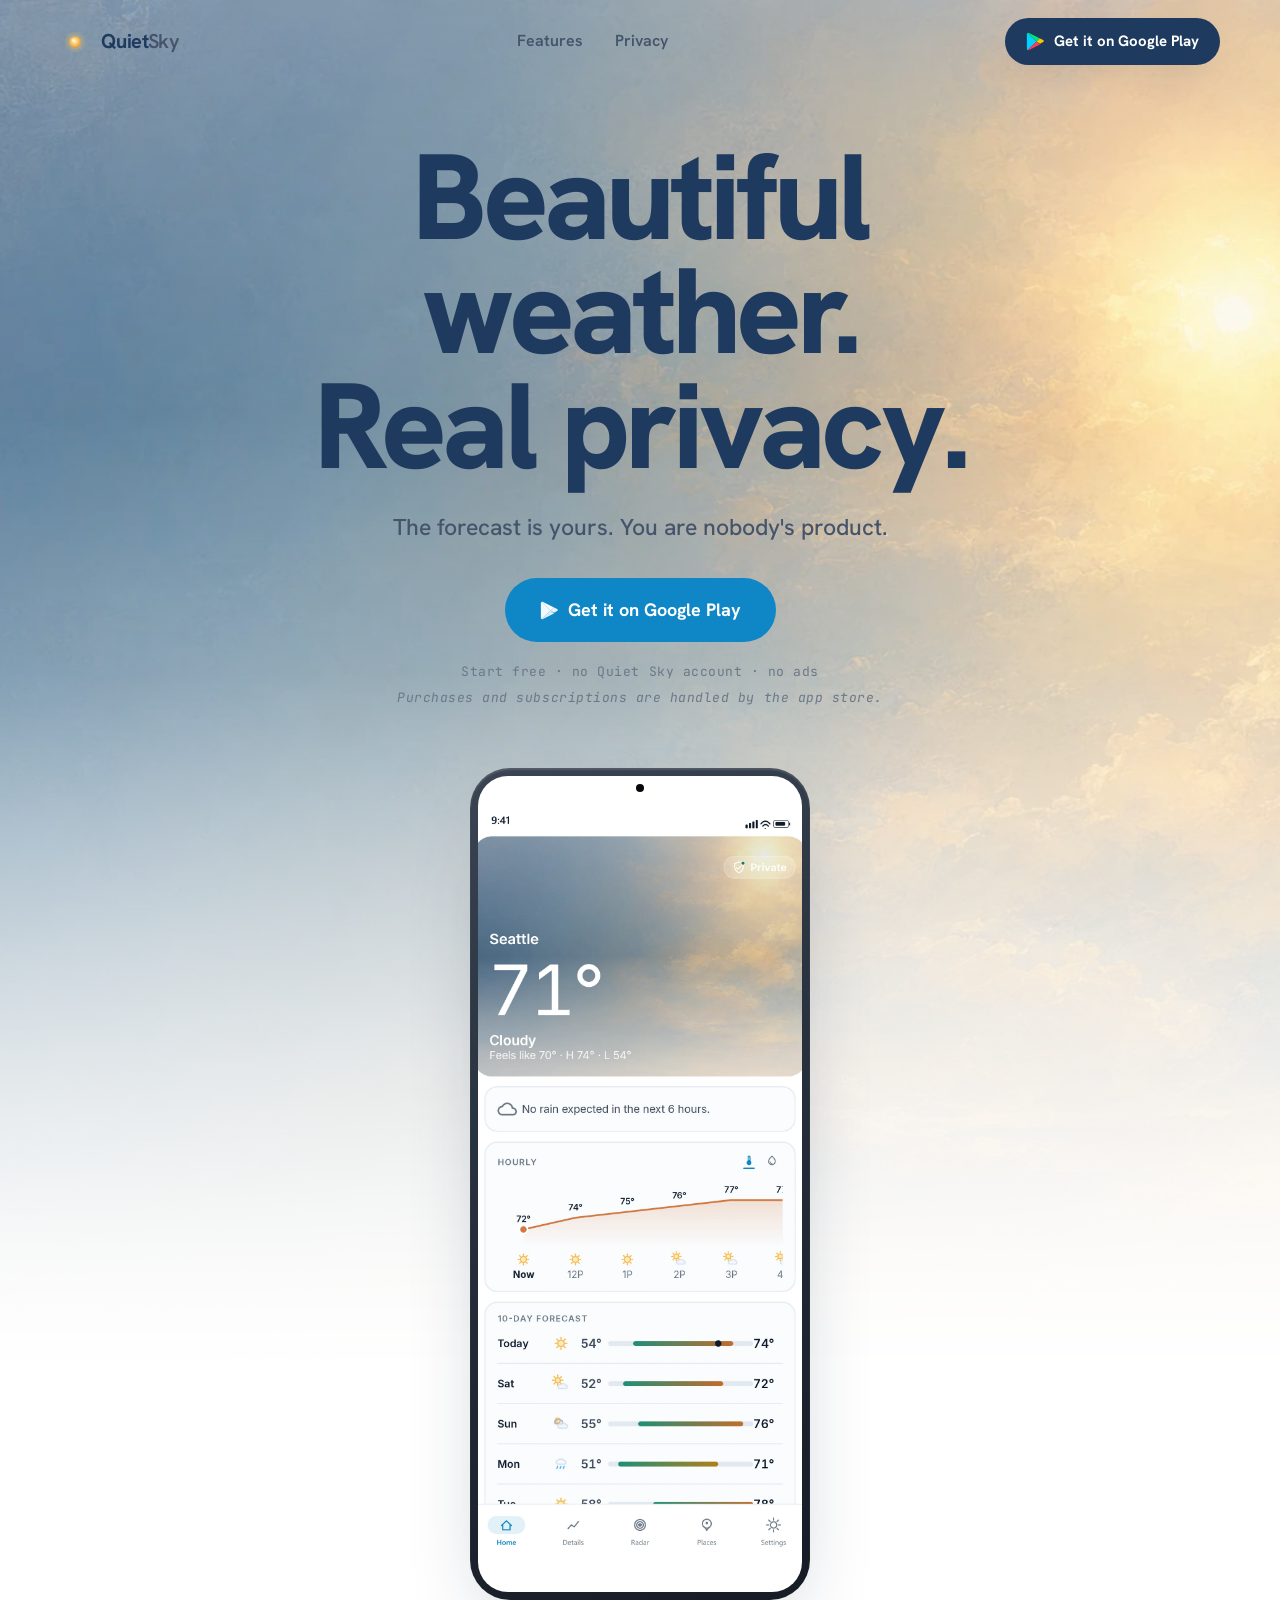
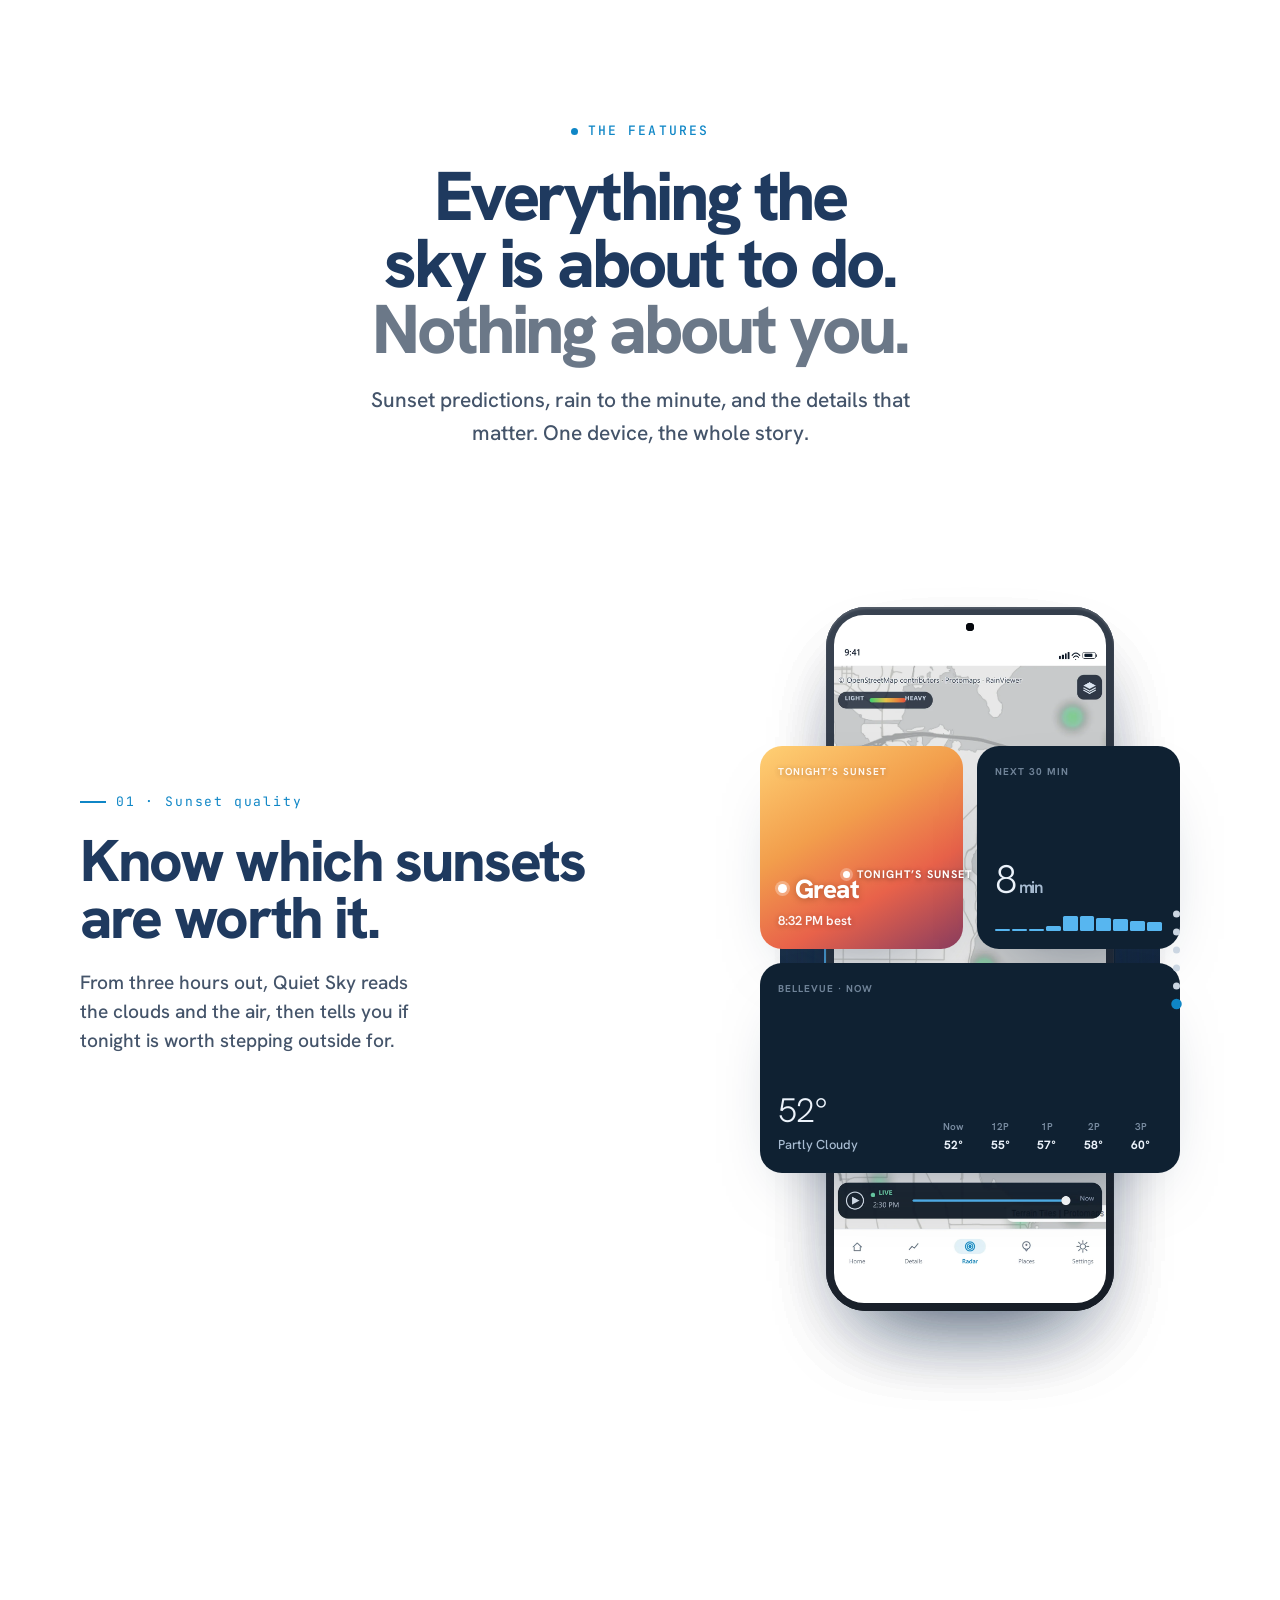
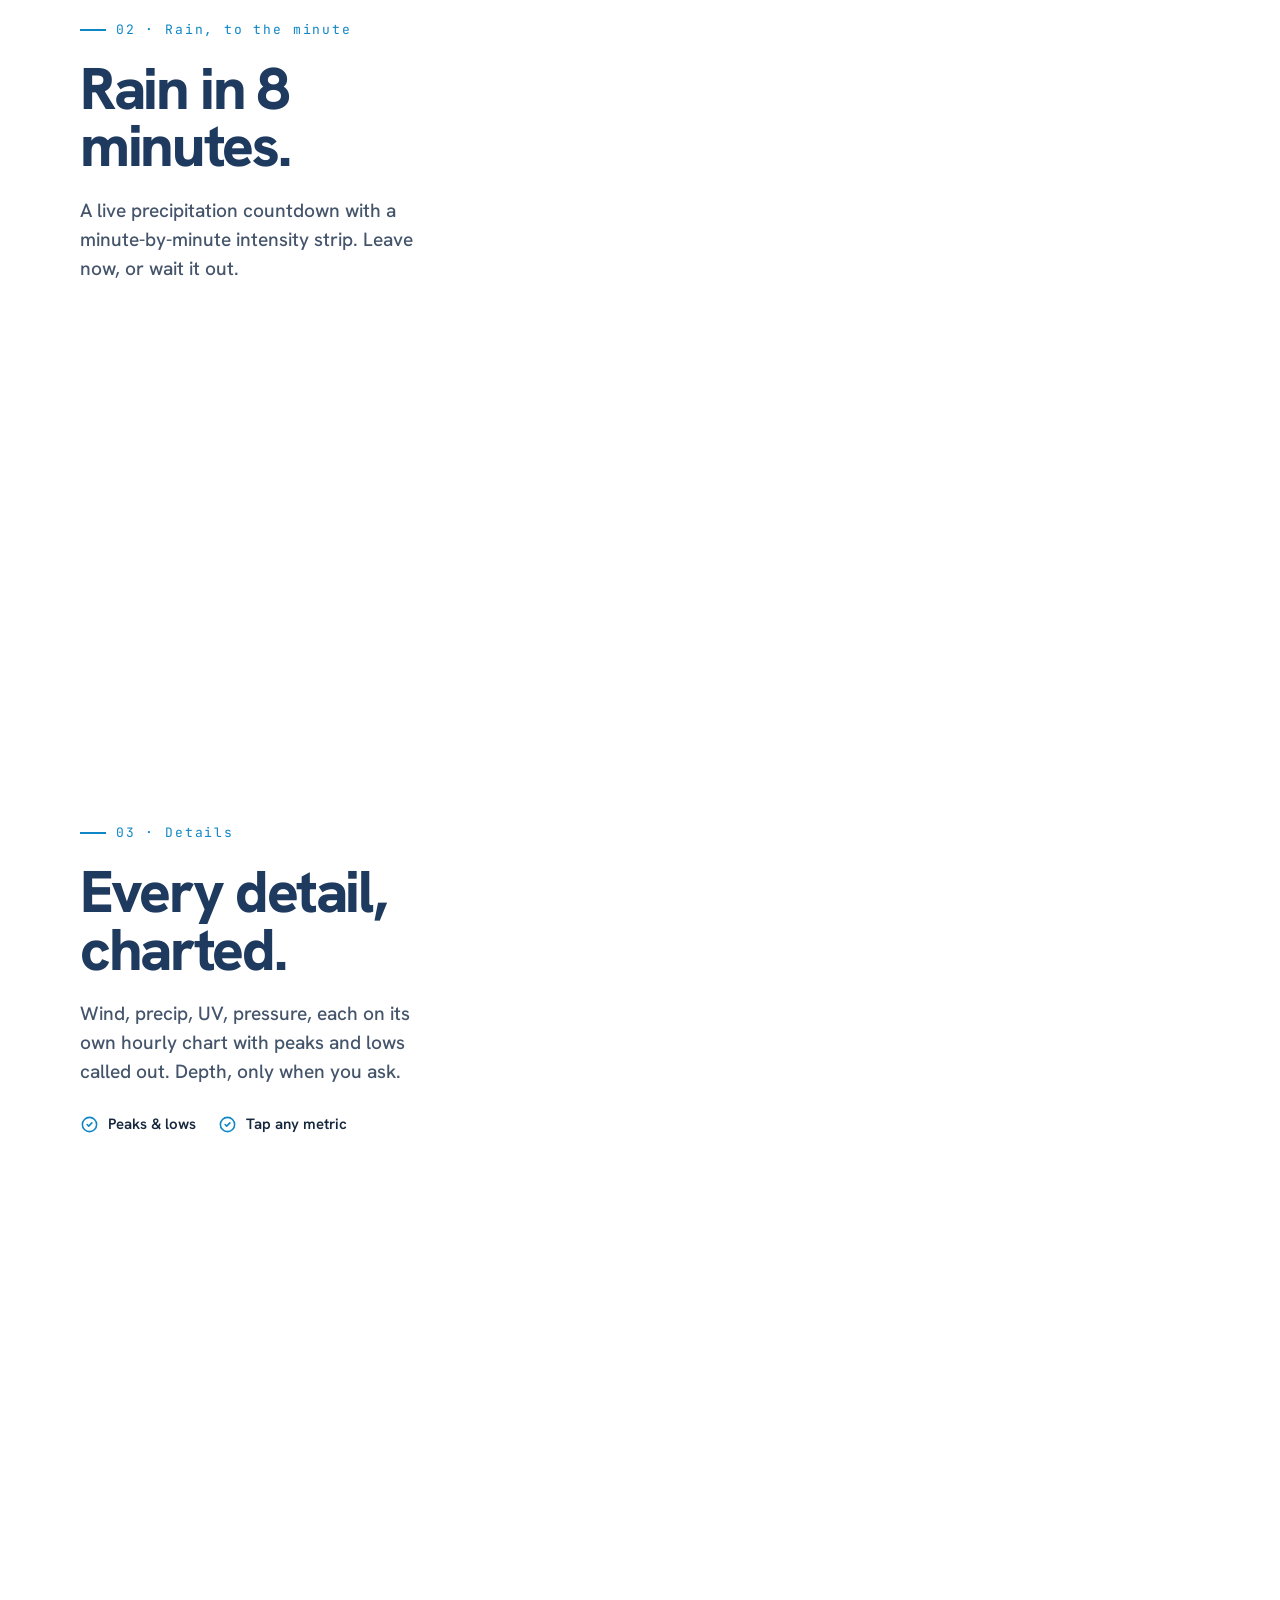
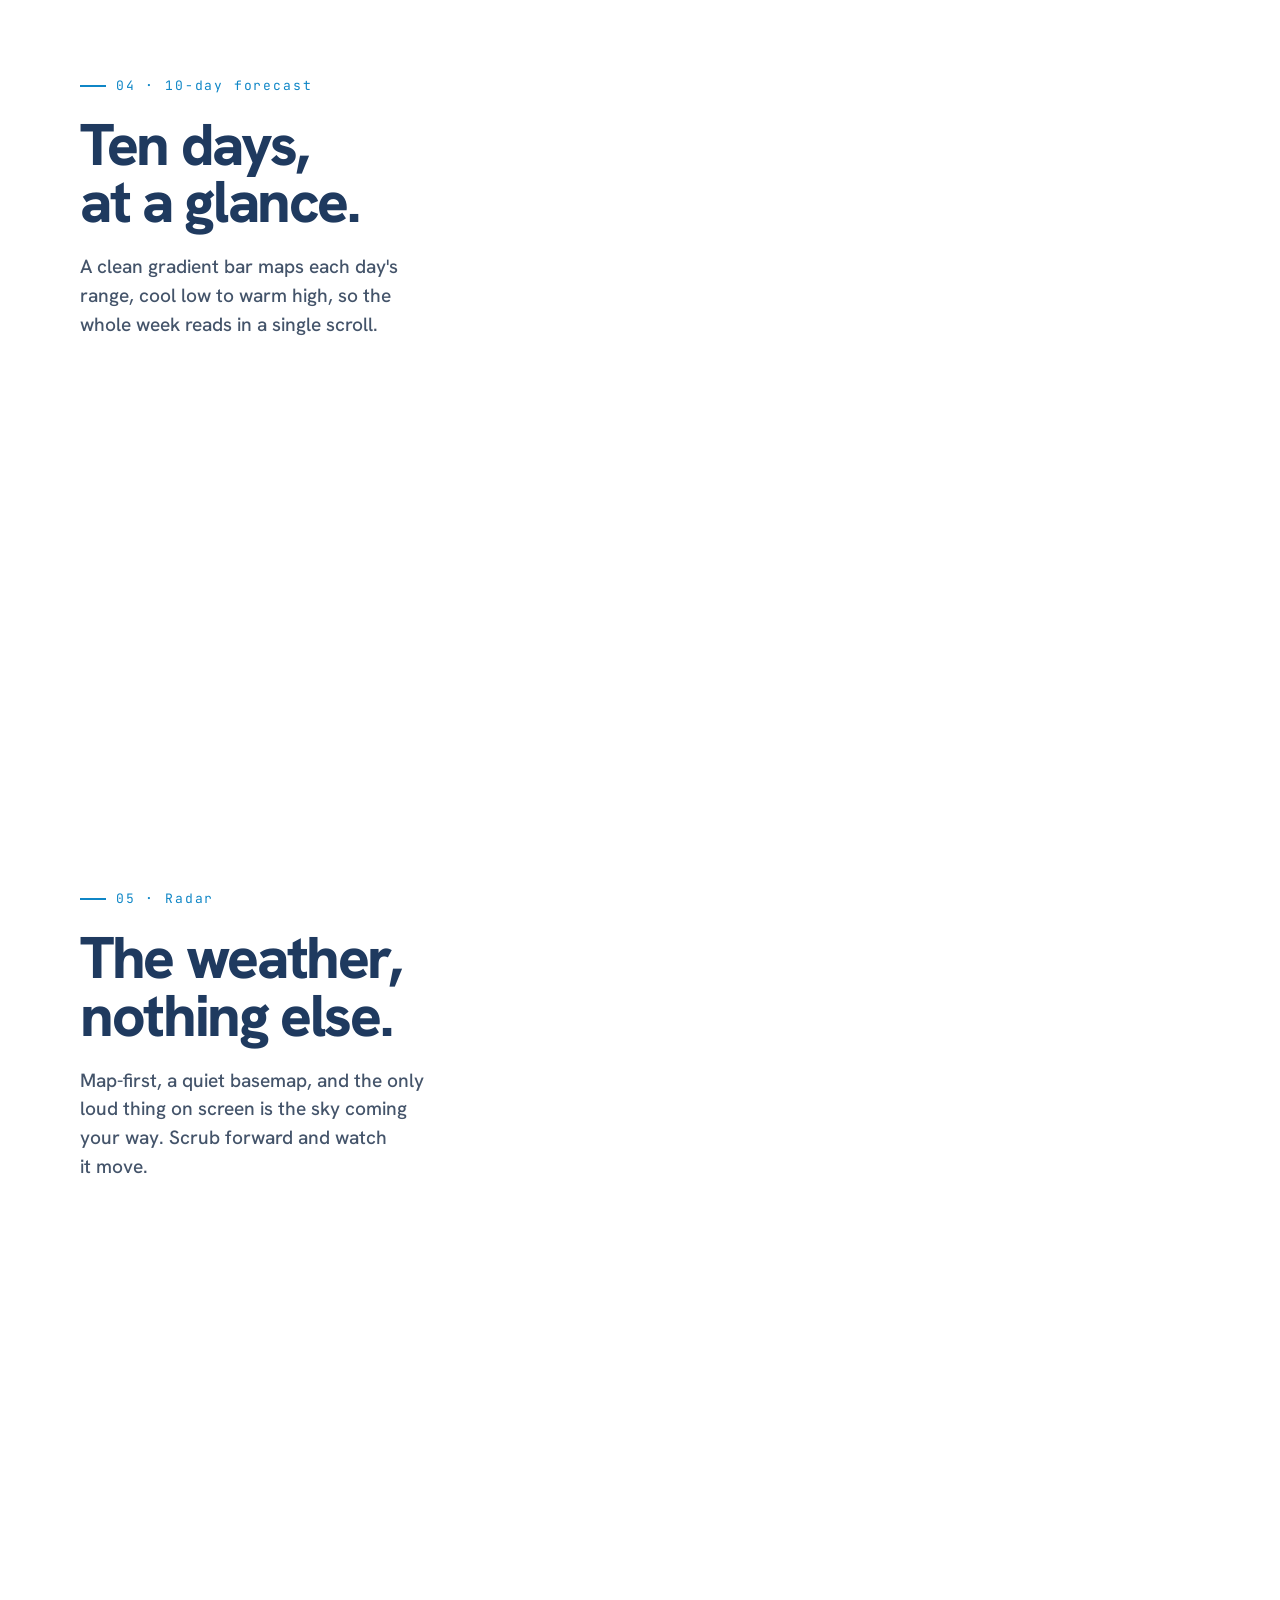
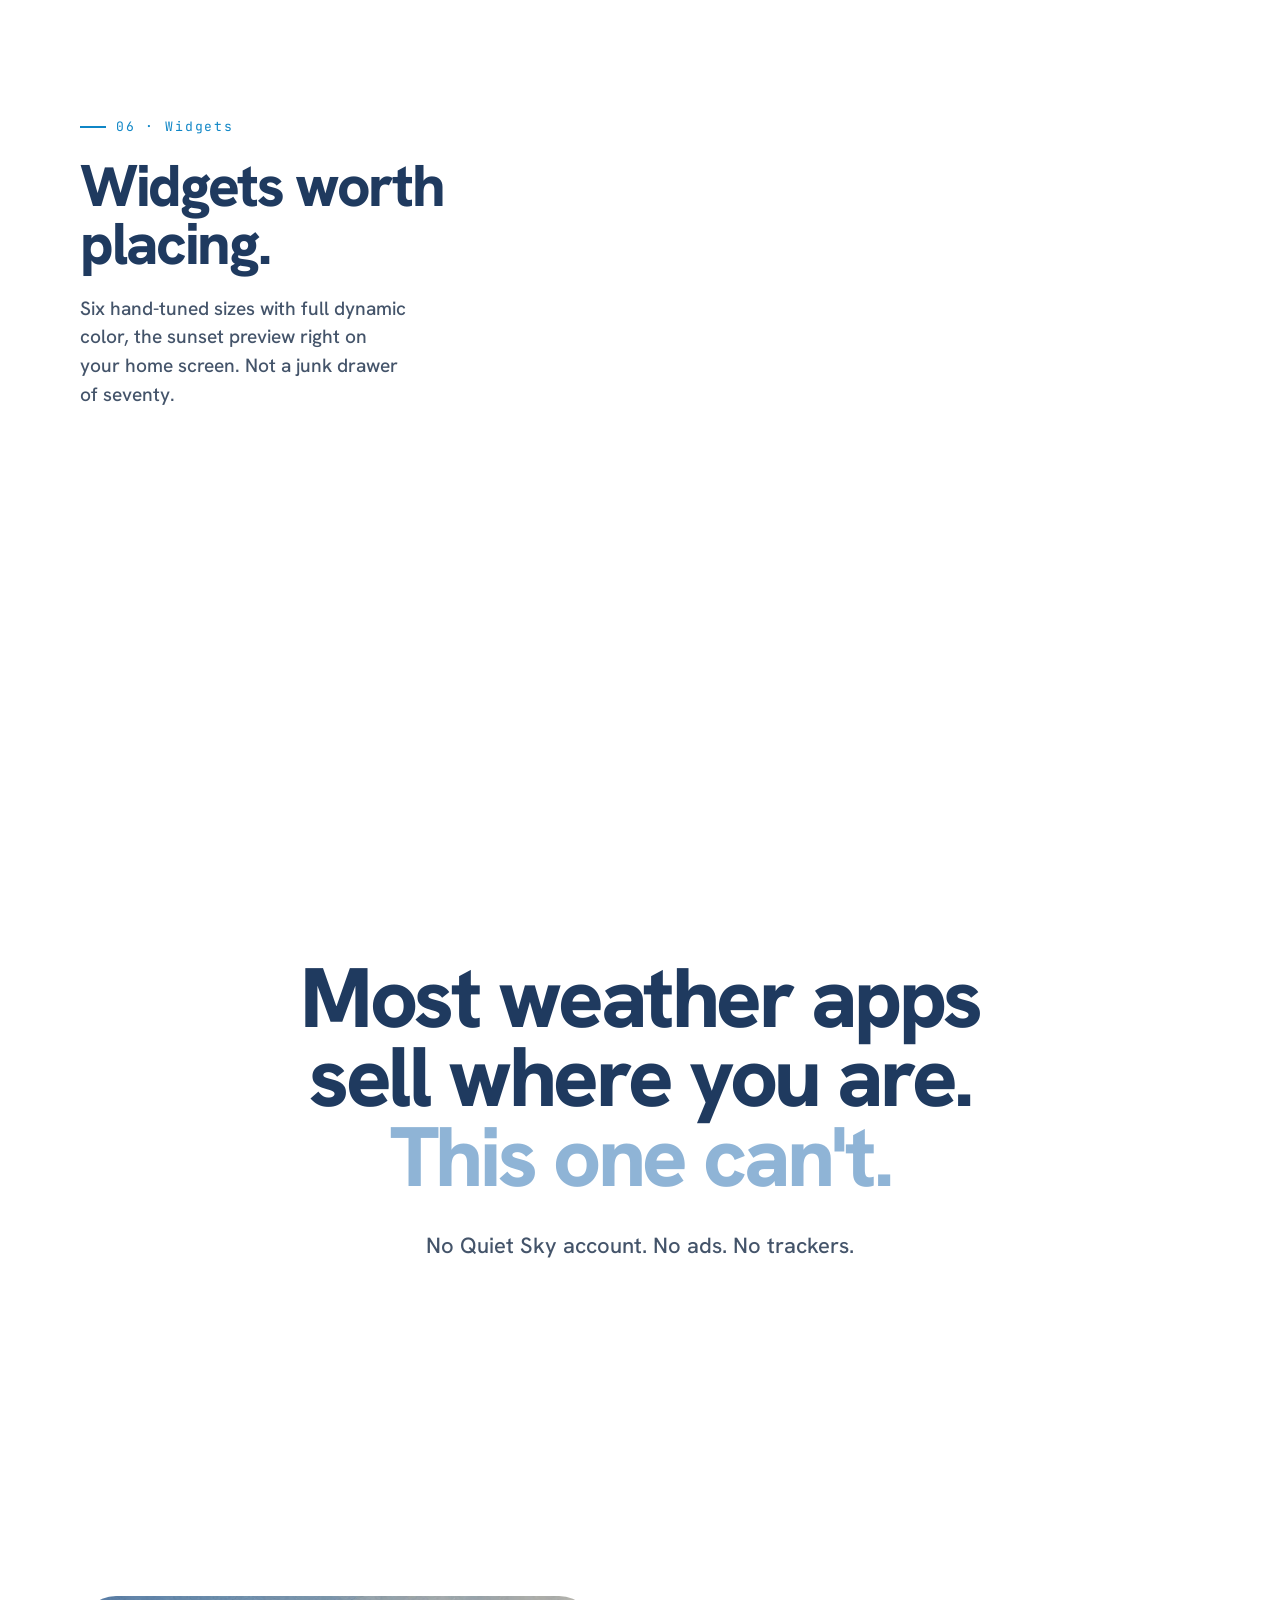
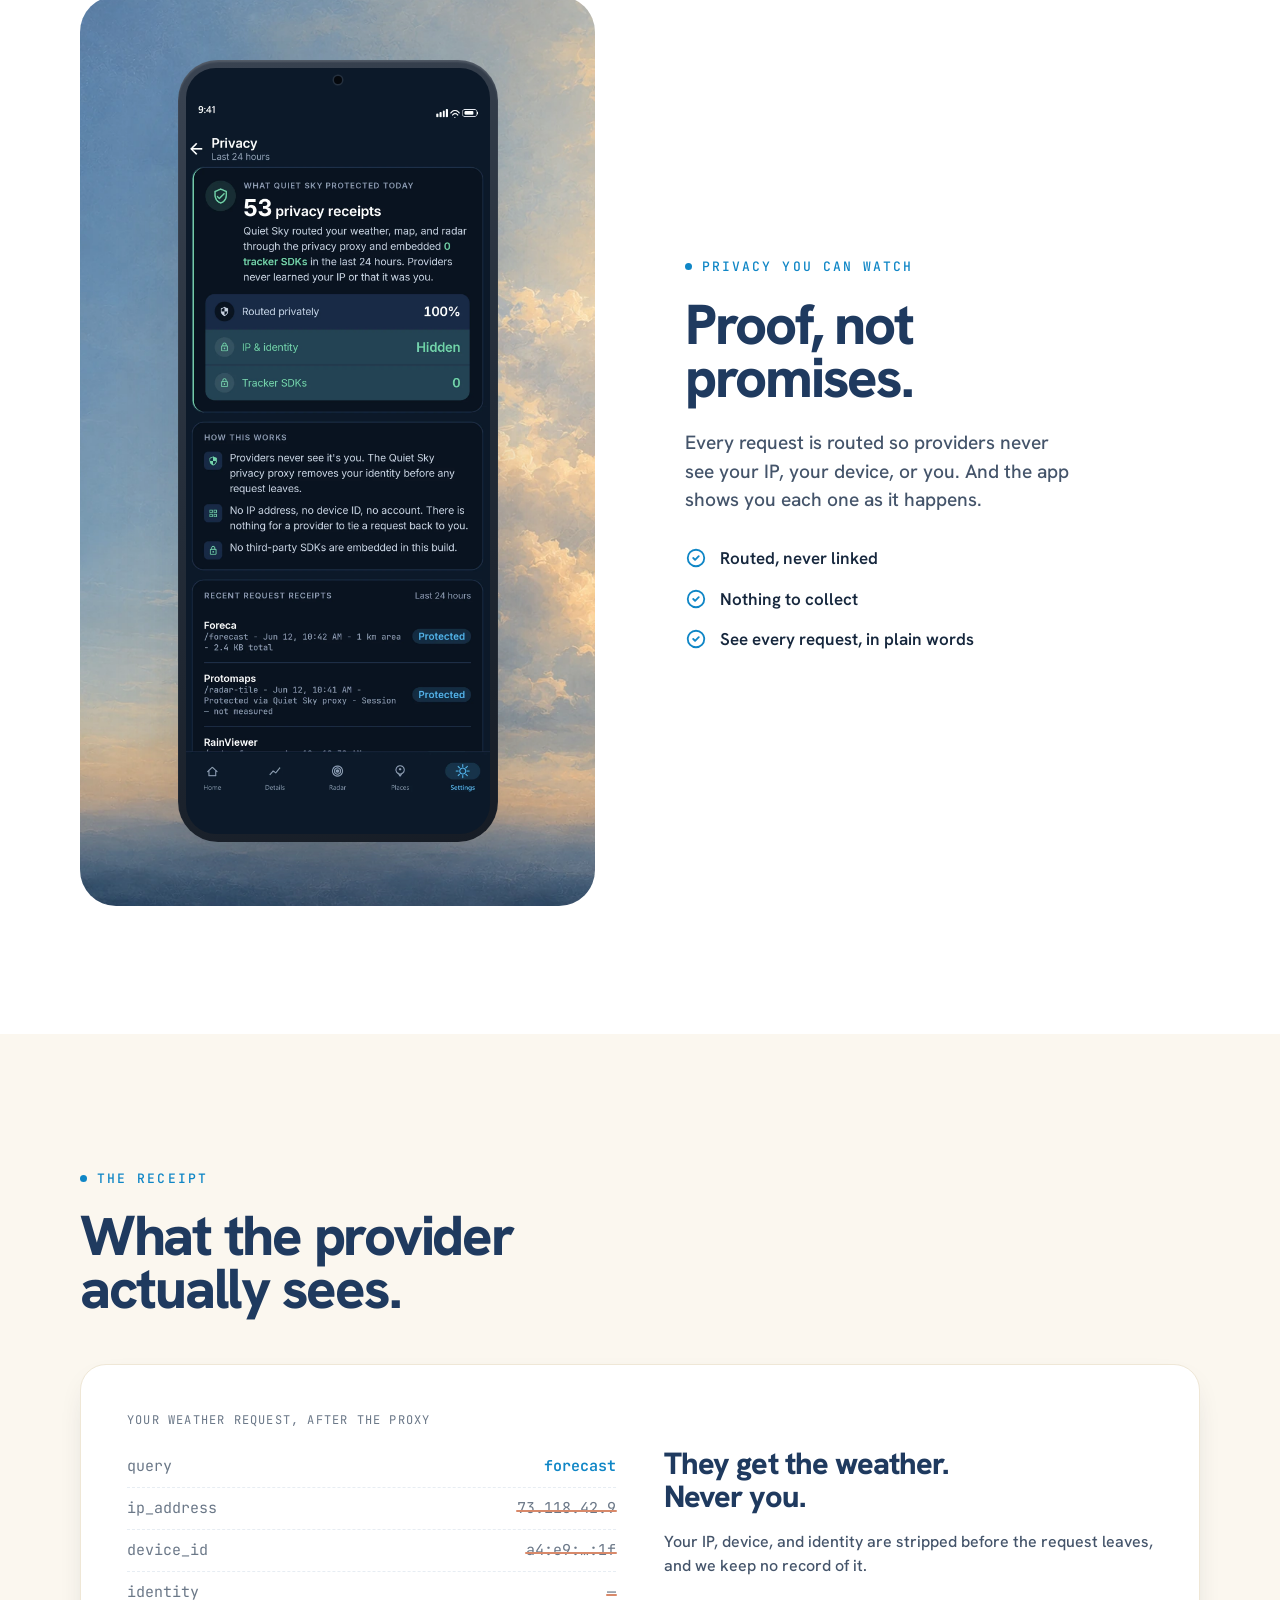
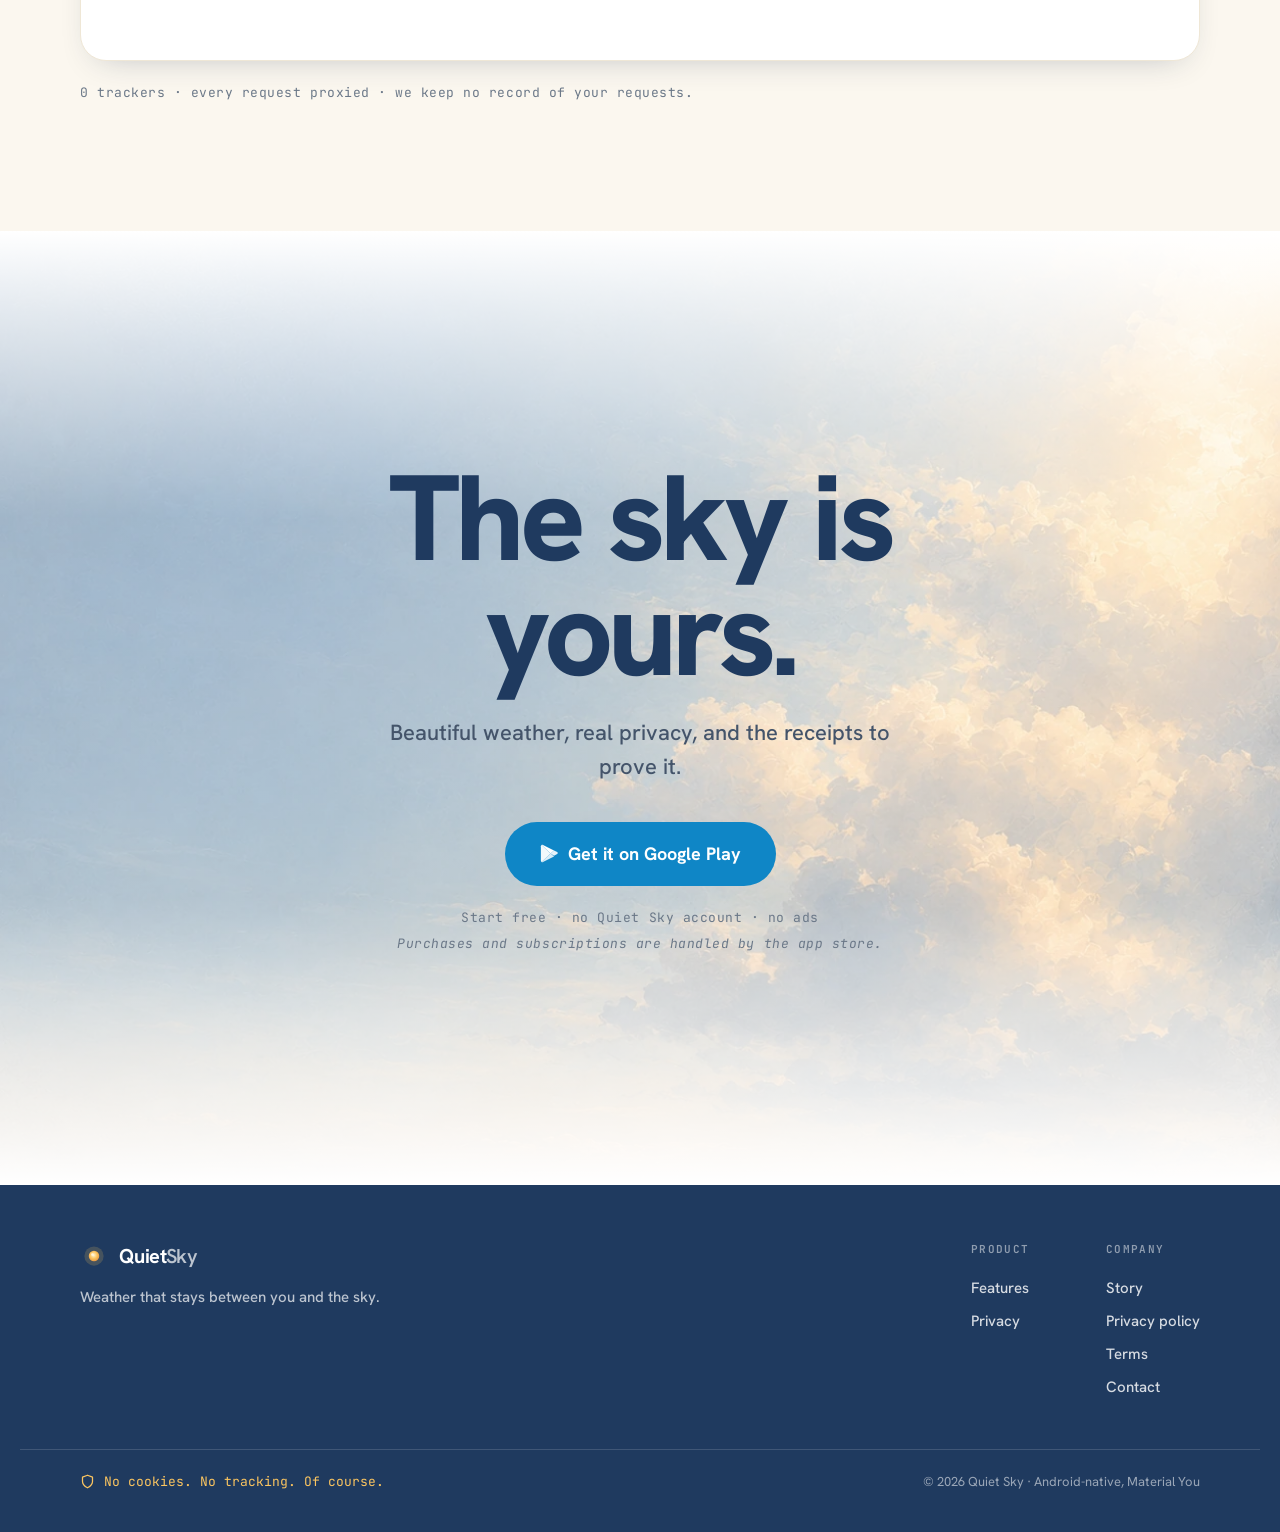
==== index.html @ c54892cd "Italicize app store purchase note" ====
<!DOCTYPE html>
<html lang="en">
<head>
<meta charset="UTF-8">
<meta name="viewport" content="width=device-width, initial-scale=1.0">
<link rel="icon" href="assets/favicon.svg" type="image/svg+xml">
<link rel="icon" href="assets/favicon-32.png" type="image/png" sizes="32x32">
<link rel="shortcut icon" href="favicon.ico">
<link rel="apple-touch-icon" href="assets/apple-touch-icon.png">
<title>Private Weather App. Quiet Sky — beautiful weather, real privacy. No Ads. No Tracking.</title>
<meta name="description" content="A private weather app for Android. Beautiful skies, real privacy. Providers never see your IP, device, or identity, and we keep no record of your requests.">
<link rel="canonical" href="https://getquietsky.app/">
<meta property="og:title" content="Quiet Sky — beautiful weather, real privacy">
<meta property="og:description" content="The weather app that can't track you. Providers never see your IP, device, or identity. Android, no ads, no accounts.">
<meta property="og:type" content="website">
<meta property="og:url" content="https://getquietsky.app/">
<meta property="og:image" content="https://getquietsky.app/assets/og-image.png">
<meta name="twitter:card" content="summary_large_image">
<meta name="twitter:title" content="Quiet Sky — beautiful weather, real privacy">
<meta name="twitter:description" content="The weather app that can't track you. Android, no ads, no accounts.">
<meta name="twitter:image" content="https://getquietsky.app/assets/og-image.png">
<link rel="preconnect" href="https://fonts.googleapis.com">
<link rel="preconnect" href="https://fonts.gstatic.com" crossorigin>
<link href="https://fonts.googleapis.com/css2?family=Hanken+Grotesk:wght@400;500;600;700;800&family=JetBrains+Mono:wght@400;500;600&display=swap" rel="stylesheet">
<link rel="stylesheet" href="styles-bold.css">
<link rel="stylesheet" href="feature-cards.css">
<style>
  /* ---------- Folded-in pinned feature section ---------- */
  .features-pinned { padding-block: clamp(60px,9vw,120px) clamp(40px,6vw,80px); }
  .feat-intro { text-align: center; max-width: 760px; margin: 0 auto clamp(30px,5vw,60px); }
  .feat-intro .kicker { justify-content: center; margin-bottom: 22px; }
  .feat-intro h2 { font-size: clamp(34px,5.4vw,76px); letter-spacing: -0.045em; line-height: .96; color: var(--navy); }
  .feat-intro .soft { color: var(--ink-3); }
  .feat-intro p { margin: 22px auto 0; max-width: 26em; font-size: clamp(17px,1.7vw,21px); color: var(--ink-2); font-weight: 500; }

  .pin-grid { display: grid; grid-template-columns: 1fr clamp(300px, 38vw, 460px); gap: clamp(30px,5vw,80px); align-items: start; }

  .panel { min-height: 92vh; display: flex; flex-direction: column; justify-content: center; padding-block: 6vh; }
  .panel .n { font-family: var(--mono); font-size: 13px; letter-spacing: .14em; color: var(--trust); display: flex; align-items: center; gap: 10px; }
  .panel .n::before { content:""; width: 26px; height: 2px; background: var(--trust); }
  .panel h3 { margin-top: 20px; font-size: clamp(34px,4.6vw,64px); letter-spacing: -0.04em; line-height: .98; color: var(--navy); font-weight: 800; }
  .panel p { margin-top: 22px; font-size: clamp(17px,1.5vw,21px); color: var(--ink-2); font-weight: 500; line-height: 1.5; max-width: 18em; }
  .panel .mini { margin-top: 26px; display: flex; gap: 22px; flex-wrap: wrap; }
  .panel .mini div { font-size: 15px; font-weight: 600; color: var(--ink); display: flex; align-items: center; gap: 9px; }
  .panel .mini svg { width: 19px; height: 19px; color: var(--trust); flex: none; }

  .pin-stage { position: sticky; top: 0; height: 100vh; display: flex; align-items: center; justify-content: center; }
  .stage-inner { position: relative; width: 100%; display: grid; place-items: center; min-height: 600px; }
  .stage-card { grid-area: 1 / 1; width: 100%; display: grid; place-items: center; opacity: 0; transform: translateY(28px) scale(.97); transition: opacity .6s var(--ease), transform .6s var(--ease); pointer-events: none; }
  .stage-card.active { opacity: 1; transform: none; pointer-events: auto; }
  .stage-card .phone { width: clamp(220px,24vw,288px); }
  .stage-card .app-card { width: min(360px, 86%); }
  .stage-card .app-card.wide { width: min(420px, 96%); }
  .stage-card .pad { background: linear-gradient(160deg,#243b54,#11233a); border-radius: 34px; padding: clamp(26px,3.4vw,52px); width: min(380px, 92%); display: grid; place-items: center; }
  .stage-card .pad .app-card { width: 100%; }

  .pin-ticks { position: absolute; right: clamp(6px, 2vw, 20px); top: 50%; transform: translateY(-50%); display: flex; flex-direction: column; gap: 11px; z-index: 3; }
  .pin-ticks i { width: 7px; height: 7px; border-radius: 999px; background: var(--line-2); transition: background .3s, transform .3s; }
  .pin-ticks i.on { background: var(--trust); transform: scale(1.5); }

  @media (max-width: 860px) {
    .pin-grid { grid-template-columns: 1fr; }
    .pin-stage { display: none; }
    .panel { min-height: 0; padding-block: 7vh 2vh; text-align: center; }
    .panel .n, .panel .mini { justify-content: center; }
    .panel p { margin-inline: auto; }
    .panel .inline-media { display: grid; place-items: center; margin-top: 30px; }
    .panel .inline-media .phone { width: min(240px, 62vw); }
    .panel .inline-media .app-card { width: min(330px, 86vw); }
    .panel .inline-media .pad { background: linear-gradient(160deg,#243b54,#11233a); border-radius: 30px; padding: 30px; width: min(360px,90vw); }
    .panel .inline-media .pad .app-card { width: 100%; min-width: 0; }
  }
  @media (min-width: 861px) { .panel .inline-media { display: none; } }
  @media (prefers-reduced-motion: reduce) {
    .stage-card { transition: opacity .25s linear; transform: none !important; }
  }
</style>
</head>
<body>

<div class="aurora-egg" id="auroraEgg" aria-hidden="true"><span class="egg-note">clear nights have a secret</span></div>

<!-- ============ NAV ============ -->
<nav class="nav" id="nav">
  <div class="brand" id="brand" role="button" tabindex="0" aria-label="Quiet Sky">
    <svg width="30" height="30" viewBox="0 0 32 32" aria-hidden="true">
      <defs><radialGradient id="sunNav" cx="46%" cy="42%" r="58%"><stop offset="0%" stop-color="#FFF6D8"/><stop offset="55%" stop-color="#FBC560"/><stop offset="100%" stop-color="#E89A44"/></radialGradient></defs>
      <circle cx="16" cy="16" r="11" fill="#FBC560" opacity="0.16"/>
      <circle cx="16" cy="16" r="8" fill="#FBC560" opacity="0.22"/>
      <circle cx="16" cy="16" r="6" fill="url(#sunNav)"/>
      <circle cx="14.2" cy="14.2" r="1.4" fill="#FFF8E6" opacity="0.8"/>
    </svg>
    <span class="wm"><b>Quiet</b><span>Sky</span></span>
  </div>
  <div class="nav-links">
    <a href="#features">Features</a>
    <a href="#privacy">Privacy</a>
  </div>
  <a class="btn btn-primary js-play" href="https://play.google.com/store/apps/details?id=app.getquietsky.android" aria-label="Get Quiet Sky on Google Play">
    <svg viewBox="0 0 24 26" aria-hidden="true"><path d="M2 2.2 13.4 13 2 23.8c-.5-.3-.9-.9-.9-1.7V3.9c0-.8.4-1.4.9-1.7Z" fill="#00D2FF"/><path d="M17.7 9.2 13.4 13 2 2.2c.5-.3 1.1-.3 1.8.1l13.9 6.9Z" fill="#00E676"/><path d="M17.7 16.8 3.8 23.7c-.7.4-1.3.4-1.8.1L13.4 13l4.3 3.8Z" fill="#FF3D57"/><path d="m17.7 9.2 4 2c1 .6 1 1.9 0 2.5l-4 2L13.4 13l4.3-3.8Z" fill="#FFC400"/></svg>
    <span class="lbl-long">Get it on Google Play</span>
  </a>
</nav>

<!-- ============ HERO ============ -->
<header class="hero">
  <div class="hero-sky"></div>
  <div class="hero-inner">
    <h1 class="d1"><span class="it">Beautiful weather.</span><span class="it">Real privacy.</span></h1>
    <p class="sub">The forecast is yours. You are nobody's product.</p>
    <div class="hero-cta">
      <a class="btn btn-trust btn-lg js-play" href="https://play.google.com/store/apps/details?id=app.getquietsky.android">
        <svg viewBox="0 0 24 26" aria-hidden="true"><path d="M2 2.2 13.4 13 2 23.8c-.5-.3-.9-.9-.9-1.7V3.9c0-.8.4-1.4.9-1.7Z" fill="#fff" opacity=".95"/><path d="M17.7 9.2 13.4 13 2 2.2c.5-.3 1.1-.3 1.8.1l13.9 6.9Z" fill="#fff"/><path d="M17.7 16.8 3.8 23.7c-.7.4-1.3.4-1.8.1L13.4 13l4.3 3.8Z" fill="#fff" opacity=".85"/><path d="m17.7 9.2 4 2c1 .6 1 1.9 0 2.5l-4 2L13.4 13l4.3-3.8Z" fill="#fff" opacity=".9"/></svg>
        Get it on Google Play
      </a>
    </div>
    <p class="hero-note">Start free · no Quiet Sky account · no ads</p>
    <p class="hero-note" style="margin-top:6px"><em>Purchases and subscriptions are handled by the app store.</em></p>
  </div>
  <div class="hero-phone reveal">
    <div class="phone"><img src="assets/screen-home-light.webp" width="1080" height="2640" alt="Quiet Sky home screen showing Seattle, 71 degrees and Cloudy over a painterly sky, with a Private shield chip and a no-rain-in-6-hours note."></div>
  </div>
</header>

<!-- ============ FEATURES · PINNED ============ -->
<section class="features-pinned" id="features">
  <div class="wrap">
    <div class="feat-intro reveal">
      <span class="kicker">The features</span>
      <h2>Everything the sky is about to do. <span class="soft">Nothing about you.</span></h2>
      <p>Sunset predictions, rain to the minute, and the details that matter. One device, the whole story.</p>
    </div>

    <div class="pin-grid">
      <!-- LEFT: copy panels -->
      <div class="panels">
        <article class="panel" data-panel="0">
          <span class="n">01 · Sunset quality</span>
          <h3>Know which sunsets<br>are worth it.</h3>
          <p>From three hours out, Quiet Sky reads the clouds and the air, then tells you if tonight is worth stepping outside for.</p>
          <div class="inline-media"><div class="pad"><div class="app-card" data-qs-card="sunset"></div></div></div>
        </article>

        <article class="panel" data-panel="1">
          <span class="n">02 · Rain, to the minute</span>
          <h3>Rain in 8<br>minutes.</h3>
          <p>A live precipitation countdown with a minute-by-minute intensity strip. Leave now, or wait it out.</p>
          <div class="inline-media"><div class="pad"><div class="app-card" data-qs-card="nowcast"></div></div></div>
        </article>

        <article class="panel" data-panel="2">
          <span class="n">03 · Details</span>
          <h3>Every detail,<br>charted.</h3>
          <p>Wind, precip, UV, pressure, each on its own hourly chart with peaks and lows called out. Depth, only when you ask.</p>
          <div class="mini">
            <div><svg viewBox="0 0 24 24" fill="none" stroke="currentColor" stroke-width="2" stroke-linecap="round" stroke-linejoin="round"><path d="m9 12 2 2 4-4"/><circle cx="12" cy="12" r="9"/></svg>Peaks &amp; lows</div>
            <div><svg viewBox="0 0 24 24" fill="none" stroke="currentColor" stroke-width="2" stroke-linecap="round" stroke-linejoin="round"><path d="m9 12 2 2 4-4"/><circle cx="12" cy="12" r="9"/></svg>Tap any metric</div>
          </div>
          <div class="inline-media"><div class="phone"><img src="assets/screen-wind.webp" width="1080" height="2640" loading="lazy" alt="Wind detail screen with an hourly wind chart and peak and low callouts."></div></div>
        </article>

        <article class="panel" data-panel="3">
          <span class="n">04 · 10-day forecast</span>
          <h3>Ten days,<br>at a glance.</h3>
          <p>A clean gradient bar maps each day's range, cool low to warm high, so the whole week reads in a single scroll.</p>
          <div class="inline-media"><div class="phone"><img src="assets/screen-10day.webp" width="1080" height="2640" loading="lazy" alt="10-day forecast with gradient temperature-range bars."></div></div>
        </article>

        <article class="panel" data-panel="4">
          <span class="n">05 · Radar</span>
          <h3>The weather,<br>nothing else.</h3>
          <p>Map-first, a quiet basemap, and the only loud thing on screen is the sky coming your way. Scrub forward and watch it move.</p>
          <div class="inline-media"><div class="phone"><img src="assets/screen-radar-light-202606.webp" width="1080" height="2640" loading="lazy" alt="Map-first radar over the Puget Sound with a time scrubber."></div></div>
        </article>

        <article class="panel" data-panel="5">
          <span class="n">06 · Widgets</span>
          <h3>Widgets worth<br>placing.</h3>
          <p>Six hand-tuned sizes with full dynamic color, the sunset preview right on your home screen. Not a junk drawer of seventy.</p>
          <div class="inline-media"><div class="app-card wide" data-qs-card="widgets"></div></div>
        </article>
      </div>

      <!-- RIGHT: pinned stage (desktop) -->
      <div class="pin-stage">
        <div class="stage-inner" id="stage">
          <div class="stage-card active" data-card="0"><div class="pad"><div class="app-card" data-qs-card="sunset"></div></div></div>
          <div class="stage-card" data-card="1"><div class="pad"><div class="app-card" data-qs-card="nowcast"></div></div></div>
          <div class="stage-card" data-card="2"><div class="phone"><img src="assets/screen-wind.webp" width="1080" height="2640" loading="lazy" alt="Wind detail screen."></div></div>
          <div class="stage-card" data-card="3"><div class="phone"><img src="assets/screen-10day.webp" width="1080" height="2640" loading="lazy" alt="10-day forecast."></div></div>
          <div class="stage-card" data-card="4"><div class="phone"><img src="assets/screen-radar-light-202606.webp" width="1080" height="2640" loading="lazy" alt="Map-first radar."></div></div>
          <div class="stage-card" data-card="5"><div class="app-card wide" data-qs-card="widgets"></div></div>
          <div class="pin-ticks" id="ticks"><i class="on"></i><i></i><i></i><i></i><i></i><i></i></div>
        </div>
      </div>
    </div>
  </div>
</section>

<!-- ============ STATEMENT ============ -->
<section class="statement">
  <div class="wrap reveal">
    <h2 class="d2">Most weather apps<br>sell where you are.<br><span class="dim">This one can't.</span></h2>
    <p class="say">No Quiet Sky account. No ads. No trackers.</p>
  </div>
</section>

<!-- ============ PRIVACY MOMENT ============ -->
<section class="moment" id="privacy">
  <div class="wrap">
    <div class="m-media on-sky reveal">
      <div class="phone"><img src="assets/screen-privacy.webp" width="1080" height="2640" loading="lazy" alt="The in-app Privacy Dashboard showing private weather checks and zero trackers."></div>
    </div>
    <div class="m-copy reveal">
      <span class="kicker">Privacy you can watch</span>
      <h2 class="d3">Proof, not<br>promises.</h2>
      <p class="body">Every request is routed so providers never see your IP, your device, or you. And the app shows you each one as it happens.</p>
      <div class="mini">
        <div><svg viewBox="0 0 24 24" fill="none" stroke="currentColor" stroke-width="2" stroke-linecap="round" stroke-linejoin="round"><path d="m9 12 2 2 4-4"/><circle cx="12" cy="12" r="9"/></svg> Routed, never linked</div>
        <div><svg viewBox="0 0 24 24" fill="none" stroke="currentColor" stroke-width="2" stroke-linecap="round" stroke-linejoin="round"><path d="m9 12 2 2 4-4"/><circle cx="12" cy="12" r="9"/></svg> Nothing to collect</div>
        <div><svg viewBox="0 0 24 24" fill="none" stroke="currentColor" stroke-width="2" stroke-linecap="round" stroke-linejoin="round"><path d="m9 12 2 2 4-4"/><circle cx="12" cy="12" r="9"/></svg> See every request, in plain words</div>
      </div>
    </div>
  </div>
</section>

<!-- ============ RECEIPT STRIP ============ -->
<section class="moment receipt-band">
  <div class="wrap" style="display:block">
    <div class="reveal" style="max-width:640px">
      <span class="kicker">The receipt</span>
      <h2 class="d3" style="margin-top:20px">What the provider<br>actually sees.</h2>
    </div>
    <div class="receipt-card reveal">
      <div>
        <div class="rc-head">Your weather request, after the proxy</div>
        <div class="field kept"><span class="k">query</span><span class="v">forecast</span></div>
        <div class="field gone"><span class="k">ip_address</span><span class="v">73.118.42.9</span></div>
        <div class="field gone"><span class="k">device_id</span><span class="v">a4:e9:…:1f</span></div>
        <div class="field gone"><span class="k">identity</span><span class="v">—</span></div>
      </div>
      <div class="rc-say">
        <h3>They get the weather.<br>Never you.</h3>
        <p>Your IP, device, and identity are stripped before the request leaves, and we keep no record of it.</p>
      </div>
    </div>
    <p class="reveal" style="margin-top:22px;font-family:var(--mono);font-size:13px;letter-spacing:.04em;color:var(--ink-3)">0 trackers · every request proxied · we keep no record of your requests.</p>
  </div>
</section>

<!-- ============ FINAL ============ -->
<section class="final" id="get">
  <div class="final-sky"></div>
  <div class="wrap reveal">
    <h2 class="d1">The sky is<br>yours.</h2>
    <p class="sub">Beautiful weather, real privacy, and the receipts to prove it.</p>
    <div class="fcta">
      <a class="btn btn-trust btn-lg js-play" href="https://play.google.com/store/apps/details?id=app.getquietsky.android">
        <svg viewBox="0 0 24 26" aria-hidden="true"><path d="M2 2.2 13.4 13 2 23.8c-.5-.3-.9-.9-.9-1.7V3.9c0-.8.4-1.4.9-1.7Z" fill="#fff" opacity=".95"/><path d="M17.7 9.2 13.4 13 2 2.2c.5-.3 1.1-.3 1.8.1l13.9 6.9Z" fill="#fff"/><path d="M17.7 16.8 3.8 23.7c-.7.4-1.3.4-1.8.1L13.4 13l4.3 3.8Z" fill="#fff" opacity=".85"/><path d="m17.7 9.2 4 2c1 .6 1 1.9 0 2.5l-4 2L13.4 13l4.3-3.8Z" fill="#fff" opacity=".9"/></svg>
        Get it on Google Play
      </a>
    </div>
    <p class="hero-note" style="margin-top:22px">Start free · no Quiet Sky account · no ads</p>
    <p class="hero-note" style="margin-top:6px"><em>Purchases and subscriptions are handled by the app store.</em></p>
  </div>
</section>

<!-- ============ FOOTER ============ -->
<footer class="footer">
  <div class="wrap">
    <div>
      <div class="brand">
        <svg width="28" height="28" viewBox="0 0 32 32" aria-hidden="true">
          <defs><radialGradient id="sunFoot" cx="46%" cy="42%" r="58%"><stop offset="0%" stop-color="#FFF6D8"/><stop offset="55%" stop-color="#FBC560"/><stop offset="100%" stop-color="#E89A44"/></radialGradient></defs>
          <circle cx="16" cy="16" r="11" fill="#FBC560" opacity="0.18"/>
          <circle cx="16" cy="16" r="6" fill="url(#sunFoot)"/>
          <circle cx="14.2" cy="14.2" r="1.4" fill="#FFF8E6" opacity="0.8"/>
        </svg>
        <span class="wm"><b>Quiet</b><span>Sky</span></span>
      </div>
      <p class="tag">Weather that stays between you and the sky.</p>
    </div>
    <div class="footer-links">
      <div class="fcol">
        <h5>Product</h5>
        <a href="#features">Features</a>
        <a href="#privacy">Privacy</a>
      </div>
      <div class="fcol">
        <h5>Company</h5>
        <a href="Story.html">Story</a>
        <a href="Privacy.html">Privacy policy</a>
        <a href="Terms.html">Terms</a>
        <a href="mailto:quiet.sky.weather@gmail.com">Contact</a>
      </div>
    </div>
  </div>
  <div class="footer-base">
    <span class="nt"><svg width="15" height="15" viewBox="0 0 24 24" fill="none" stroke="currentColor" stroke-width="2" stroke-linecap="round" stroke-linejoin="round"><path d="M12 22s8-4 8-10V5l-8-3-8 3v7c0 6 8 10 8 10Z"/></svg> No cookies. No tracking. Of course.</span>
    <span class="cp">© 2026 Quiet Sky · Android-native, Material You</span>
  </div>
</footer>

<template id="__bundler_thumbnail">
  <svg xmlns="http://www.w3.org/2000/svg" viewBox="0 0 100 100">
    <rect width="100" height="100" fill="#FFFFFF"/>
    <circle cx="50" cy="44" r="20" fill="#FBC560" opacity="0.18"/>
    <circle cx="50" cy="44" r="12" fill="#FBC560"/>
    <text x="50" y="82" font-family="Hanken Grotesk,sans-serif" font-size="11" font-weight="800" fill="#1F3A5F" text-anchor="middle">Quiet Sky</text>
  </svg>
</template>

<script src="cards.js"></script>
<script>
  const nav = document.getElementById('nav');
  const onScroll = () => nav.setAttribute('data-stuck', String(window.scrollY > 24));
  onScroll();
  window.addEventListener('scroll', onScroll, { passive: true });

  const io = new IntersectionObserver((entries) => {
    for (const e of entries) { if (e.isIntersecting) { e.target.classList.add('in'); io.unobserve(e.target); } }
  }, { rootMargin: '0px 0px -8% 0px', threshold: 0.06 });
  document.querySelectorAll('.reveal').forEach((el) => io.observe(el));

  // strike the receipt's stripped fields when it scrolls into view
  const receipt = document.querySelector('.receipt-card');
  if (receipt) {
    const rio = new IntersectionObserver((entries) => {
      entries.forEach((e) => { if (e.isIntersecting) { receipt.classList.add('play'); rio.disconnect(); } });
    }, { threshold: 0.4 });
    rio.observe(receipt);
  }

  // pinned stage swap — driven by which copy panel is centered
  const panels = Array.prototype.slice.call(document.querySelectorAll('.panel'));
  const cards = Array.prototype.slice.call(document.querySelectorAll('#stage .stage-card'));
  const ticks = Array.prototype.slice.call(document.querySelectorAll('#ticks i'));
  let activeIdx = -1;
  function setActive(i) {
    if (i === activeIdx) return; activeIdx = i;
    cards.forEach((c, ci) => c.classList.toggle('active', ci === i));
    ticks.forEach((t, ti) => t.classList.toggle('on', ti === i));
  }
  const pinIo = new IntersectionObserver((entries) => {
    entries.forEach((e) => { if (e.isIntersecting) setActive(parseInt(e.target.getAttribute('data-panel'), 10)); });
  }, { rootMargin: '-45% 0px -45% 0px', threshold: 0 });
  panels.forEach((p) => pinIo.observe(p));

  const egg = document.getElementById('auroraEgg');
  let eggTimer = null;
  function flashAurora() { if (!egg) return; egg.classList.add('show'); clearTimeout(eggTimer); eggTimer = setTimeout(() => egg.classList.remove('show'), 3600); }
  const brand = document.getElementById('brand');
  brand.addEventListener('click', flashAurora);
  brand.addEventListener('keydown', (e) => { if (e.key === 'Enter' || e.key === ' ') { e.preventDefault(); flashAurora(); } });
</script>

</body>
</html>
---- styles-bold.css ----
/* ============================================================
   QUIET SKY — BOLD / EDITORIAL option
   Big sky imagery, huge headlines, minimal copy, lots of air.
   Aura/Ultra energy on the Quiet Sky light brand.
   ============================================================ */

:root {
  --canvas:   #FFFFFF;
  --cream:    #FBF7EF;
  --paper:    #F7F4ED;

  --ink:   #16273D;
  --ink-2: #44546A;
  --ink-3: #6B7888;

  --navy:   #1F3A5F;
  /* Accent — matches the app's interaction blue (--aw-accent #0F86C6).
     One committed accent across the whole site. */
  --trust:      #0F86C6;
  --trust-deep: #0B6A9E;
  --trust-tint: #E4F1FA;

  --sun-2: #FBC560;
  --sun-3: #E89A44;
  --amber-ink: #B06A1E;

  --sky-blue: #8FB4D6;

  /* neutral surface + line tokens (shared with feature pages) */
  --surface:     #F6F8FB;
  --surface-2:   #EEF2F8;
  --line:        #E5EBF2;
  --line-2:      #CBD6E2;
  --line-strong: #9FB0C2;

  --display: "Hanken Grotesk", -apple-system, system-ui, sans-serif;
  --mono: "JetBrains Mono", ui-monospace, "SF Mono", monospace;

  --maxw: 1240px;
  --gutter: clamp(22px, 5vw, 60px);

  --ease: cubic-bezier(0.2, 0.0, 0.0, 1.0);
  --shadow: 0 40px 90px -40px rgba(20,40,70,.42);
  --shadow-sm: 0 12px 34px -18px rgba(20,40,70,.30);
}

* { box-sizing: border-box; }
html { scroll-behavior: smooth; }
@media (prefers-reduced-motion: reduce) { html { scroll-behavior: auto; } }

body {
  margin: 0;
  background: var(--canvas);
  color: var(--ink);
  font-family: var(--display);
  font-size: 18px;
  line-height: 1.55;
  -webkit-font-smoothing: antialiased;
  text-rendering: optimizeLegibility;
  overflow-x: hidden;
}
::selection { background: var(--trust); color: #fff; }
a { color: inherit; text-decoration: none; }
img { display: block; max-width: 100%; }

h1, h2, h3 {
  margin: 0; font-weight: 800; letter-spacing: -0.04em; line-height: 0.94;
  color: var(--navy); text-wrap: balance;
}
p { margin: 0; text-wrap: pretty; }

.wrap { width: 100%; max-width: var(--maxw); margin: 0 auto; padding-inline: var(--gutter); }

/* big display scale */
.d1 { font-size: clamp(54px, 9.5vw, 138px); }
.d2 { font-size: clamp(40px, 6.6vw, 92px); }
.d3 { font-size: clamp(30px, 4.4vw, 58px); }

.kicker {
  font-family: var(--mono); font-size: 13px; font-weight: 500;
  letter-spacing: 0.16em; text-transform: uppercase; color: var(--trust);
  display: inline-flex; align-items: center; gap: 10px;
}
.kicker::before { content: ""; width: 7px; height: 7px; border-radius: 50%; background: var(--trust); }

/* ============ NAV ============ */
.nav {
  position: fixed; inset: 0 0 auto 0; z-index: 100;
  display: flex; align-items: center; justify-content: space-between; gap: 24px;
  padding: 18px var(--gutter);
  transition: background .3s var(--ease), border-color .3s var(--ease), padding .3s var(--ease);
  border-bottom: 1px solid transparent;
}
.nav[data-stuck="true"] {
  background: color-mix(in srgb, #fff 80%, transparent);
  backdrop-filter: blur(16px) saturate(1.3);
  -webkit-backdrop-filter: blur(16px) saturate(1.3);
  border-bottom-color: #ECEFF3; padding-block: 13px;
}
.brand { display: flex; align-items: center; gap: 11px; font-weight: 800; letter-spacing: -0.03em; font-size: 20px; cursor: pointer; user-select: none; color: var(--navy); }
.brand .wm b { color: var(--navy); }
.brand .wm span { color: var(--ink-2); font-weight: 600; }
.nav-links { display: flex; gap: 32px; align-items: center; }
.nav-links a { font-size: 16px; color: var(--ink-2); font-weight: 600; transition: color .18s var(--ease); }
.nav-links a:hover { color: var(--navy); }
@media (max-width: 820px) { .nav-links { display: none; } }

.btn {
  display: inline-flex; align-items: center; justify-content: center; gap: 9px;
  font-family: var(--display); font-weight: 700; font-size: 16px;
  padding: 13px 24px; border-radius: 999px; cursor: pointer;
  transition: transform .2s var(--ease), background .2s var(--ease), box-shadow .2s var(--ease);
  border: 1.5px solid transparent;
}
.btn-primary { background: var(--navy); color: #fff; box-shadow: var(--shadow-sm); }
.btn-primary:hover { transform: translateY(-2px); background: #16314f; }
.btn-trust { background: var(--trust); color: #fff; }
.btn-trust:hover { transform: translateY(-2px); background: var(--trust-deep); }
.btn-ghost { background: rgba(255,255,255,.7); color: var(--navy); border-color: rgba(31,58,95,.18); backdrop-filter: blur(6px); }
.btn-ghost:hover { transform: translateY(-2px); background: #fff; }
.btn-lg { font-size: 18px; padding: 17px 34px; }
.btn svg { width: 19px; height: 21px; }
.btn .lbl-long { white-space: nowrap; }
.nav .btn { font-size: 15px; padding: 11px 20px; }
@media (max-width: 520px) { .nav .btn .lbl-long { display: none; } }

/* ============ HERO ============ */
.hero { position: relative; min-height: 100svh; display: flex; flex-direction: column; align-items: center; text-align: center; padding-top: 140px; overflow: hidden; }
.hero-sky {
  position: absolute; inset: 0; z-index: 0;
  background: url("assets/sky-clear-day.webp") no-repeat 50% 28% / cover;
  -webkit-mask-image: linear-gradient(180deg, #000 0%, #000 42%, transparent 86%);
          mask-image: linear-gradient(180deg, #000 0%, #000 42%, transparent 86%);
}
.hero-sky::after { content: ""; position: absolute; inset: 0; background: linear-gradient(180deg, rgba(255,255,255,.18) 0%, rgba(255,255,255,0) 26%, rgba(255,255,255,.55) 72%, #fff 100%); }
.hero-inner { position: relative; z-index: 2; max-width: 1000px; padding-inline: var(--gutter); }
.hero .kicker { margin-bottom: 26px; justify-content: center; color: var(--trust-deep); }
.hero h1 { color: var(--navy); }
.hero h1 .it { display: block; }
.hero h1 .grad { background: linear-gradient(96deg, var(--sun-3), var(--amber-ink) 45%, var(--trust) 120%); -webkit-background-clip: text; background-clip: text; color: transparent; }
.hero .sub { margin: 28px auto 0; max-width: 22em; font-size: clamp(18px, 2vw, 23px); color: var(--ink-2); font-weight: 500; line-height: 1.45; }
.hero-cta { margin-top: 34px; display: flex; gap: 14px; justify-content: center; flex-wrap: wrap; }
.hero-note { margin-top: 20px; font-family: var(--mono); font-size: 13px; letter-spacing: 0.04em; color: var(--ink-3); }

.hero-phone { position: relative; z-index: 2; margin-top: clamp(36px, 5vw, 60px); width: clamp(240px, 30vw, 340px); }
.hero-phone .phone { margin: 0; }

/* phone frame (shared) — Android: uniform thin bezel + hole-punch camera */
.phone {
  position: relative; width: 100%; margin-inline: auto;
  aspect-ratio: 1080 / 2640; border-radius: 40px; padding: 8px;
  background: linear-gradient(158deg, #3a4452 0%, #232c38 52%, #161c25 100%);
  box-shadow: 0 2px 2px rgba(255,255,255,.14) inset, var(--shadow);
}
.phone::after { content: ""; position: absolute; top: 16px; left: 50%; transform: translateX(-50%); width: 8px; height: 8px; border-radius: 50%; background: #05080d; box-shadow: 0 0 0 1.5px rgba(255,255,255,.10); z-index: 3; }
.phone img { width: 100%; height: 100%; object-fit: cover; object-position: center; border-radius: 30px; }

/* hero privacy badge callout — the one visual that must land instantly */
.badge-callout {
  position: absolute; z-index: 4; top: 8%; right: -7%;
  display: flex; align-items: center; gap: 11px;
  background: #fff; border: 1px solid var(--line);
  padding: 9px 16px 9px 10px; border-radius: 999px; box-shadow: var(--shadow);
  white-space: nowrap;
}
.badge-callout .ic { width: 28px; height: 28px; flex: none; border-radius: 50%; background: var(--trust-tint); color: var(--trust); display: grid; place-items: center; }
.badge-callout .ic svg { width: 16px; height: 16px; }
.badge-callout b { font-size: 13.5px; font-weight: 700; color: var(--ink); }
.badge-callout small { display: block; font-size: 11px; color: var(--ink-3); font-weight: 500; margin-top: 1px; }
@media (max-width: 880px) { .badge-callout { right: -1%; } }
@media (max-width: 520px) { .badge-callout { right: 2%; top: 6%; } }

/* ============ STAT BAND (under hero) ============ */
/* (removed — facts folded into the receipt proof instead) */

/* ============ STATEMENT ============ */
.statement { text-align: center; padding-block: clamp(96px, 16vw, 220px); }
.statement .wrap { max-width: 1100px; }
.statement h2 { color: var(--navy); }
.statement h2 .dim { color: var(--sky-blue); }
.statement .say { margin: 32px auto 0; max-width: 30em; font-size: clamp(18px, 2vw, 22px); color: var(--ink-2); font-weight: 500; }

/* ============ BIG SPLIT MOMENTS ============ */
.moment { padding-block: clamp(70px, 10vw, 150px); }
.moment .wrap { display: grid; grid-template-columns: 1fr 1fr; gap: clamp(40px, 7vw, 120px); align-items: center; }
.moment.flip .m-media { order: 2; }
.moment .m-copy .kicker { margin-bottom: 22px; }
.moment .m-copy h2 { margin-bottom: 0; }
.moment .m-copy .body { margin-top: 24px; font-size: clamp(18px, 1.5vw, 21px); color: var(--ink-2); font-weight: 500; line-height: 1.5; max-width: 20em; }
.moment .m-copy .mini { margin-top: 30px; display: flex; flex-direction: column; gap: 14px; }
.moment .m-copy .mini div { display: flex; gap: 13px; align-items: center; font-size: 17px; font-weight: 600; color: var(--ink); }
.moment .m-copy .mini svg { width: 22px; height: 22px; color: var(--trust); flex: none; }

.m-media { position: relative; display: flex; justify-content: center; }
.m-media .phone { width: clamp(230px, 27vw, 320px); }
.m-media.on-sky { border-radius: 36px; padding: clamp(28px, 5vw, 64px); overflow: hidden; }
.m-media.on-sky::before { content: ""; position: absolute; inset: 0; z-index: 0; background: url("assets/sky-partly.webp") no-repeat 60% 40% / cover; }
.m-media.on-sky .phone { position: relative; z-index: 1; }

@media (max-width: 860px) {
  .moment .wrap { grid-template-columns: 1fr; gap: 44px; }
  .moment.flip .m-media { order: 0; }
  .moment .m-copy { text-align: center; }
  .moment .m-copy .kicker, .moment .m-copy .mini { justify-content: center; }
  .moment .m-copy .body, .moment .m-copy .mini { margin-inline: auto; }
  .moment .m-copy .mini div { justify-content: center; }
}

/* ============ RECEIPT STRIP (mono payload, minimal) ============ */
.receipt-band { background: var(--cream); }
.receipt-card {
  margin-top: 48px; background: #fff; border: 1px solid #EFE7D6; border-radius: 26px;
  padding: clamp(26px, 4vw, 46px); box-shadow: var(--shadow-sm);
  display: grid; grid-template-columns: 1fr 1fr; gap: clamp(24px, 4vw, 48px); align-items: center;
}
.receipt-card .rc-head { font-family: var(--mono); font-size: 12px; letter-spacing: 0.1em; text-transform: uppercase; color: var(--ink-3); margin-bottom: 16px; }
.field { display: flex; justify-content: space-between; gap: 14px; padding: 9px 0; border-bottom: 1px dashed #E7EDF3; font-family: var(--mono); font-size: 15px; }
.field:last-child { border-bottom: 0; }
.field .k { color: var(--ink-3); }
.field .v { color: var(--ink); }
.field.kept .v { color: var(--trust); font-weight: 600; }
.field.gone .v { position: relative; color: var(--ink); transition: color .45s var(--ease); }
.field.gone .v::after {
  content: ""; position: absolute; left: -1px; right: -1px; top: 54%;
  height: 2px; border-radius: 2px; background: #D8896A;
  transform: scaleX(0); transform-origin: left;
}
/* strike each stripped field as it scrolls into view */
.receipt-card.play .field.gone .v { color: var(--ink-3); }
.receipt-card.play .field.gone .v::after { animation: strikeIn .5s var(--ease) forwards; }
.receipt-card.play .field:nth-child(2) .v, .receipt-card.play .field:nth-child(2) .v::after { transition-delay: .15s; animation-delay: .15s; }
.receipt-card.play .field:nth-child(3) .v, .receipt-card.play .field:nth-child(3) .v::after { transition-delay: .5s; animation-delay: .5s; }
.receipt-card.play .field:nth-child(4) .v, .receipt-card.play .field:nth-child(4) .v::after { transition-delay: .85s; animation-delay: .85s; }
@keyframes strikeIn { from { transform: scaleX(0); } to { transform: scaleX(1); } }
@media (prefers-reduced-motion: reduce) {
  .field.gone .v { color: var(--ink-3); }
  .field.gone .v::after { transform: scaleX(1); }
  .receipt-card.play .field.gone .v::after { animation: none; }
}
.receipt-card .rc-say h3 { font-size: clamp(24px, 2.4vw, 34px); color: var(--navy); letter-spacing: -0.03em; line-height: 1.1; }
.receipt-card .rc-say p { margin-top: 16px; font-size: 16px; color: var(--ink-2); font-weight: 500; line-height: 1.5; }
@media (max-width: 760px) { .receipt-card { grid-template-columns: 1fr; } }

/* ============ PRICING (simple) ============ */
.pricing { text-align: center; }
.price-card {
  margin: 52px auto 0; max-width: 460px; background: #fff;
  border: 1.5px solid var(--trust); border-radius: 30px; padding: clamp(34px, 5vw, 52px);
  box-shadow: 0 40px 80px -44px color-mix(in srgb, var(--trust) 55%, transparent);
}
.price-card .tag { font-family: var(--mono); font-size: 12px; letter-spacing: 0.1em; text-transform: uppercase; color: var(--trust); }
.price-card .amt { margin-top: 18px; font-size: clamp(56px, 8vw, 84px); font-weight: 800; letter-spacing: -0.05em; color: var(--navy); line-height: 1; }
.price-card .amt small { font-size: 22px; font-weight: 600; color: var(--ink-3); letter-spacing: 0; }
.price-card .alt { margin-top: 12px; font-size: 16px; color: var(--ink-2); font-weight: 500; }
.price-card .pcta { margin-top: 30px; }
.price-card .pcta .btn { width: 100%; }
.price-card .fine { margin-top: 18px; font-size: 14px; color: var(--ink-3); }
.price-row { margin-top: 30px; display: flex; gap: 26px; justify-content: center; flex-wrap: wrap; font-size: 15px; color: var(--ink-2); font-weight: 600; }
.price-row span { display: inline-flex; align-items: center; gap: 9px; }
.price-row svg { width: 18px; height: 18px; color: var(--trust); }

/* ============ FINAL ============ */
.final { position: relative; text-align: center; overflow: hidden; padding-block: clamp(110px, 18vw, 240px); }
.final-sky { position: absolute; inset: 0; z-index: 0; background: url("assets/sky-partly.webp") no-repeat 50% 50% / cover; }
.final-sky::after { content: ""; position: absolute; inset: 0; background: linear-gradient(180deg, #fff 0%, rgba(255,255,255,.4) 30%, rgba(255,255,255,.4) 70%, #fff 100%); }
.final .wrap { position: relative; z-index: 1; }
.final h2 { color: var(--navy); }
.final .sub { margin: 26px auto 0; max-width: 24em; font-size: clamp(18px, 2vw, 22px); color: var(--ink-2); font-weight: 500; }
.final .fcta { margin-top: 38px; display: flex; justify-content: center; }

/* ============ FOOTER ============ */
.footer { background: var(--navy); color: #fff; padding-block: 56px 40px; }
.footer .wrap { display: flex; justify-content: space-between; gap: 40px; flex-wrap: wrap; align-items: flex-start; }
.footer .brand { color: #fff; cursor: default; }
.footer .brand .wm b { color: #fff; }
.footer .brand .wm span { color: rgba(255,255,255,.7); }
.footer .tag { margin-top: 14px; font-size: 15px; color: rgba(255,255,255,.7); max-width: 22em; line-height: 1.5; font-weight: 500; }
.footer-links { display: flex; gap: clamp(36px, 6vw, 80px); flex-wrap: wrap; }
.fcol h5 { margin: 0 0 14px; font-family: var(--mono); font-size: 11px; letter-spacing: 0.12em; text-transform: uppercase; color: rgba(255,255,255,.5); font-weight: 600; }
.fcol a { display: block; font-size: 15px; color: rgba(255,255,255,.82); padding: 5px 0; font-weight: 500; transition: color .18s var(--ease); }
.fcol a:hover { color: #fff; }
.footer-base { max-width: var(--maxw); margin: 44px auto 0; padding: 22px var(--gutter) 0; border-top: 1px solid rgba(255,255,255,.14); display: flex; justify-content: space-between; gap: 16px; flex-wrap: wrap; }
.footer-base .nt { font-family: var(--mono); font-size: 13px; color: var(--sun-2); display: inline-flex; align-items: center; gap: 9px; }
.footer-base .cp { font-size: 13px; color: rgba(255,255,255,.55); }

/* ============ reveal + egg ============ */
.reveal { opacity: 0; transform: translateY(26px); transition: opacity .8s var(--ease), transform .8s var(--ease); }
.reveal.in { opacity: 1; transform: none; }
@media (prefers-reduced-motion: reduce) { .reveal { opacity: 1; transform: none; transition: none; } }

.aurora-egg {
  position: fixed; inset: 0; z-index: 200; pointer-events: none; opacity: 0;
  background:
    radial-gradient(60% 80% at 70% 8%, rgba(110,214,167,.46), transparent 60%),
    radial-gradient(52% 72% at 32% 0%, rgba(150,118,232,.36), transparent 58%),
    radial-gradient(72% 62% at 82% 4%, rgba(63,169,128,.42), transparent 62%);
  -webkit-mask-image: linear-gradient(180deg, #000 0%, #000 32%, transparent 72%);
          mask-image: linear-gradient(180deg, #000 0%, #000 32%, transparent 72%);
  transition: opacity 1.1s ease;
}
.aurora-egg.show { opacity: 1; }
.aurora-egg .egg-note { position: absolute; top: 88px; left: 50%; transform: translateX(-50%); font-family: var(--mono); font-size: 12.5px; letter-spacing: 0.1em; text-transform: uppercase; color: #0d2a20; background: rgba(255,255,255,.85); padding: 6px 14px; border-radius: 999px; opacity: 0; transition: opacity .6s ease; }
.aurora-egg.show .egg-note { opacity: 1; }
@media (prefers-reduced-motion: reduce) { .aurora-egg { transition: opacity .2s ease; } }
---- feature-cards.css ----
/* ============================================================
   QUIET SKY — Feature app-cards (shared)
   Native HTML recreations of the in-app surfaces, rendered as
   dark "product jewels" floating on the light marketing site.
   Comps lifted from aurora-reset/features.jsx (exact tokens).
   ============================================================ */

.qs {
  /* app surface tokens (dark, matches the app) */
  --s:    #0F2132;
  --s2:   #13283C;
  --s3:   #1A3349;
  --tx:   #ECF3FB;
  --tx2:  #A8BCD2;
  --tx3:  #7B8EA3;
  --line: rgba(255,255,255,.09);
  --precip: #57B6F0;
  --mono: "JetBrains Mono", ui-monospace, monospace;
  --disp: "Hanken Grotesk", system-ui, sans-serif;
}

/* shared card shell */
.qs-card {
  width: 100%;
  background: var(--s);
  border-radius: 22px;
  color: var(--tx);
  font-family: var(--disp);
  overflow: hidden;
  box-shadow: 0 40px 90px -44px rgba(20,40,70,.55), 0 2px 0 rgba(255,255,255,.04) inset;
  border: 1px solid rgba(255,255,255,.05);
}

/* ---------- Sunset prediction (featured) ---------- */
.qs-sunset .strip {
  position: relative; height: 96px;
  background: linear-gradient(90deg, #FFD074 0%, #F29E4C 35%, #E8624A 70%, #8A3D5F 100%);
}
.qs-sunset .strip::after {
  content: ""; position: absolute; inset: 0;
  background: linear-gradient(180deg, rgba(10,19,32,0) 46%, rgba(10,19,32,.5) 100%);
}
.qs-sunset .strip .eyebrow {
  position: absolute; left: 18px; bottom: 12px; z-index: 1;
  display: flex; align-items: center; gap: 7px;
  font-size: 11px; font-weight: 700; letter-spacing: 0.1em; text-transform: uppercase;
  color: #fff; text-shadow: 0 1px 5px rgba(0,0,0,.5);
}
.qs-sunset .strip .eyebrow i { width: 7px; height: 7px; border-radius: 50%; background: #fff; box-shadow: 0 0 0 3px rgba(255,255,255,.28); }
.qs-sunset .body { padding: 18px 20px 20px; }
.qs-sunset .body h4 { margin: 0; font-size: clamp(22px, 2.4vw, 27px); font-weight: 700; letter-spacing: -0.02em; color: var(--tx); line-height: 1.1; }
.qs-sunset .body .reason { margin-top: 8px; font-size: 14px; color: var(--tx2); line-height: 1.45; font-weight: 500; }
.qs-sunset .body .stats { display: flex; gap: 26px; margin-top: 16px; padding-top: 16px; border-top: 1px solid var(--line); }
.qs-stat .k { font-size: 10.5px; font-weight: 700; letter-spacing: 0.09em; text-transform: uppercase; color: var(--tx3); }
.qs-stat .v { font-size: 16px; font-weight: 700; color: var(--tx); margin-top: 4px; font-variant-numeric: tabular-nums; }
.qs-stat .v.great { color: #F5904A; }

/* ---------- Nowcast (Rain in 8 minutes) ---------- */
.qs-nowcast { padding: 18px 20px 20px; border-left: 3px solid var(--precip); }
.qs-nowcast .top { display: flex; align-items: flex-start; gap: 13px; }
.qs-nowcast .ic { flex: none; width: 36px; height: 36px; border-radius: 999px; background: var(--s2); display: grid; place-items: center; color: var(--precip); margin-top: 1px; }
.qs-nowcast h4 { margin: 0; font-size: 18px; font-weight: 700; letter-spacing: -0.01em; line-height: 1.2; color: var(--tx); }
.qs-nowcast .sub { margin-top: 5px; font-size: 13.5px; color: var(--tx2); line-height: 1.4; font-weight: 500; }
.qs-bars { margin-top: 18px; }
.qs-bars .track { display: flex; align-items: flex-end; gap: 2px; height: 40px; }
.qs-bars .track i { flex: 1; border-radius: 2px; min-height: 4%; }
.qs-bars .axis { display: flex; justify-content: space-between; margin-top: 8px; font-size: 10.5px; color: var(--tx3); font-weight: 600; font-family: var(--mono); }

/* ---------- Widgets cluster ---------- */
.qs-widgets { display: grid; grid-template-columns: 1fr 1fr; gap: 14px; }
.qs-w {
  position: relative; border-radius: 22px; overflow: hidden;
  font-family: var(--disp); color: #fff;
  box-shadow: 0 30px 70px -40px rgba(20,40,70,.5);
  aspect-ratio: 1 / 1; padding: 18px;
  display: flex; flex-direction: column; justify-content: space-between;
}
.qs-w .we { font-size: 10px; font-weight: 700; letter-spacing: 0.1em; text-transform: uppercase; opacity: .9; }
.qs-w.big { aspect-ratio: 2 / 1; grid-column: 1 / -1; }

/* sunset widget */
.qs-w.sunset { background: linear-gradient(150deg, #FFD074 0%, #F29E4C 38%, #E8624A 68%, #8A3D5F 100%); }
.qs-w.sunset .q { font-size: 26px; font-weight: 800; letter-spacing: -0.02em; display: flex; align-items: center; gap: 8px; }
.qs-w.sunset .q i { width: 9px; height: 9px; border-radius: 50%; background: #fff; box-shadow: 0 0 0 3px rgba(255,255,255,.3); }
.qs-w.sunset .best { font-size: 13px; font-weight: 600; opacity: .95; margin-top: 2px; }
.qs-w.sunset .we, .qs-w.sunset .q, .qs-w.sunset .best { text-shadow: 0 1px 6px rgba(80,30,10,.35); }

/* rain widget */
.qs-w.rain { background: var(--s); }
.qs-w.rain .we { color: var(--tx3); }
.qs-w.rain .num { font-size: 40px; font-weight: 300; letter-spacing: -0.03em; line-height: 1; color: var(--tx); font-variant-numeric: tabular-nums; }
.qs-w.rain .num b { font-size: 17px; font-weight: 600; color: var(--tx2); }
.qs-w.rain .mini { display: flex; align-items: flex-end; gap: 2px; height: 26px; margin-top: 6px; }
.qs-w.rain .mini i { flex: 1; border-radius: 1.5px; min-height: 8%; background: var(--precip); }

/* day-arc / glance widget */
.qs-w.glance { background: var(--s); }
.qs-w.glance .we { color: var(--tx3); }
.qs-w.glance .temp { font-size: 34px; font-weight: 300; letter-spacing: -0.03em; color: var(--tx); }
.qs-w.glance .cond { font-size: 13px; color: var(--tx2); font-weight: 500; margin-top: -2px; }
.qs-w.glance .row { display: flex; gap: 4px; margin-top: auto; }
.qs-w.glance .row span { flex: 1; text-align: center; font-size: 10px; color: var(--tx3); font-weight: 600; }
.qs-w.glance .row b { display: block; font-size: 12px; color: var(--tx); font-weight: 700; margin-top: 2px; }
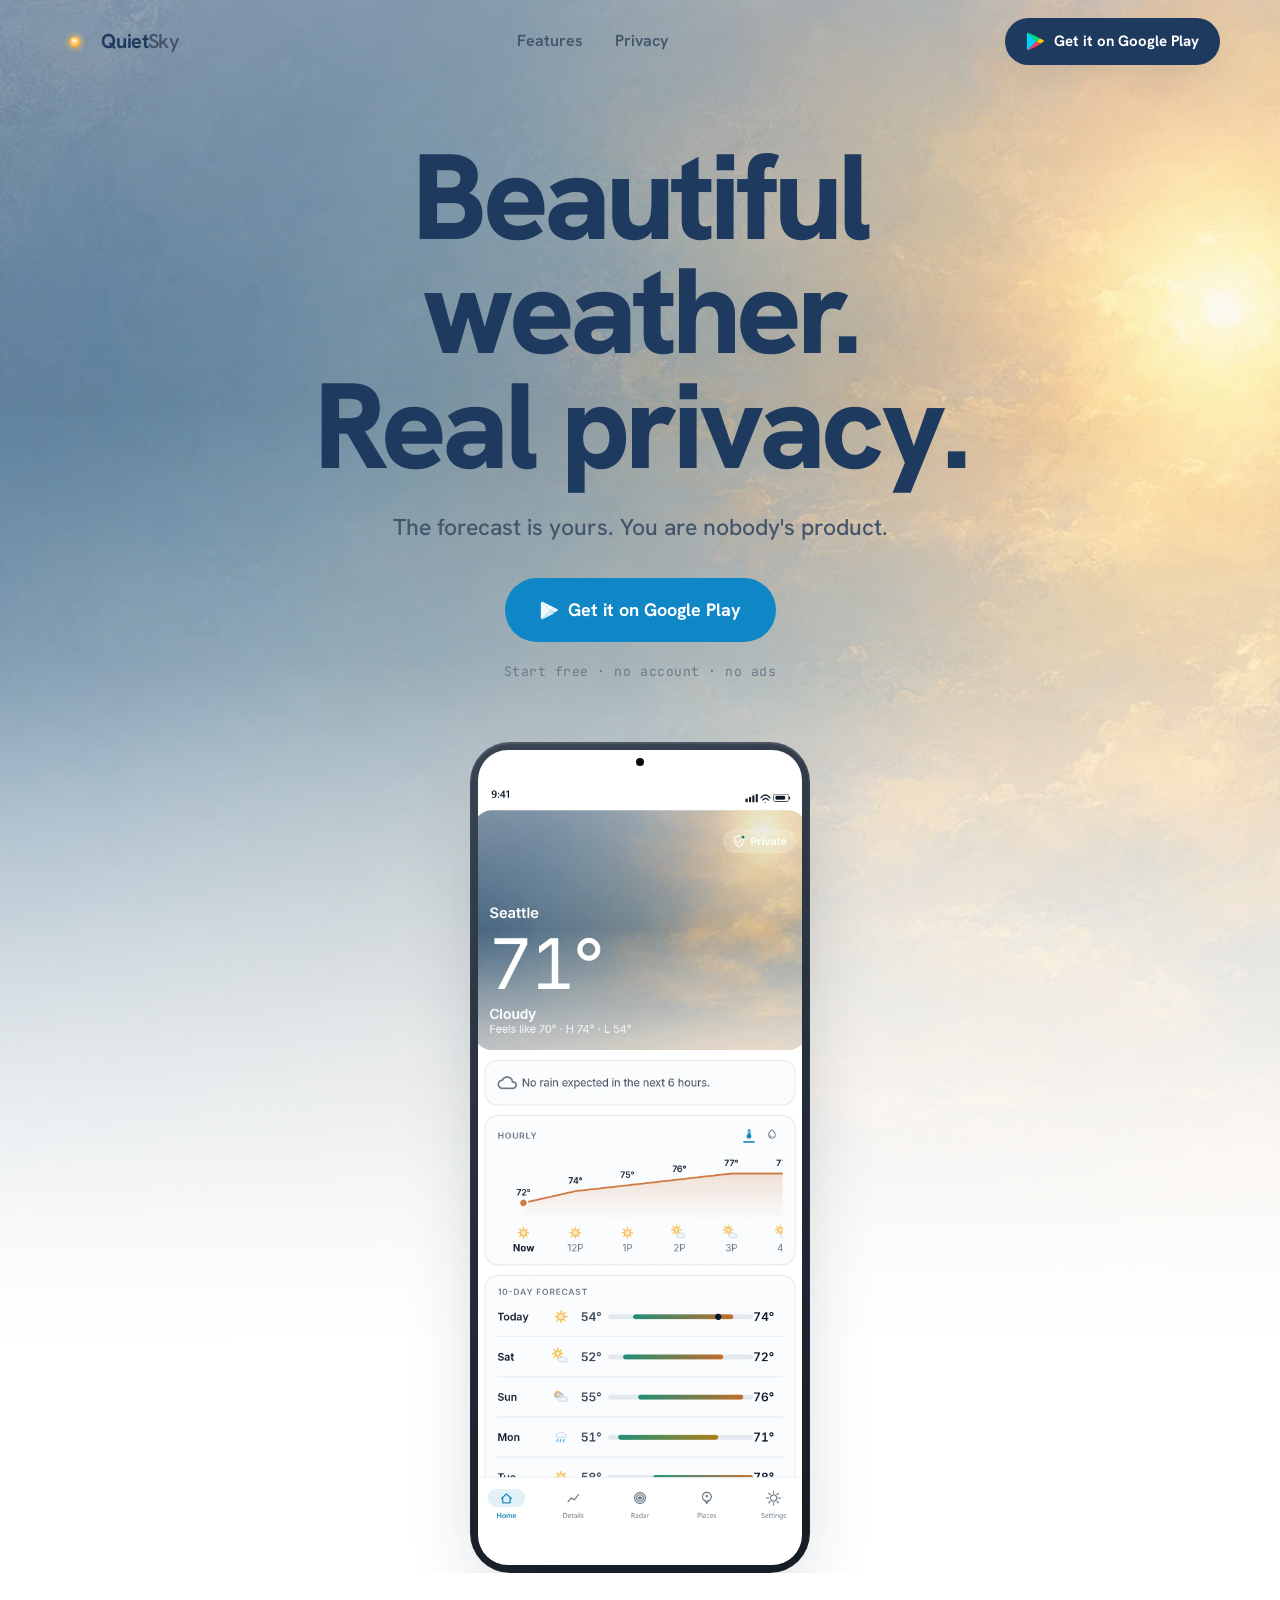
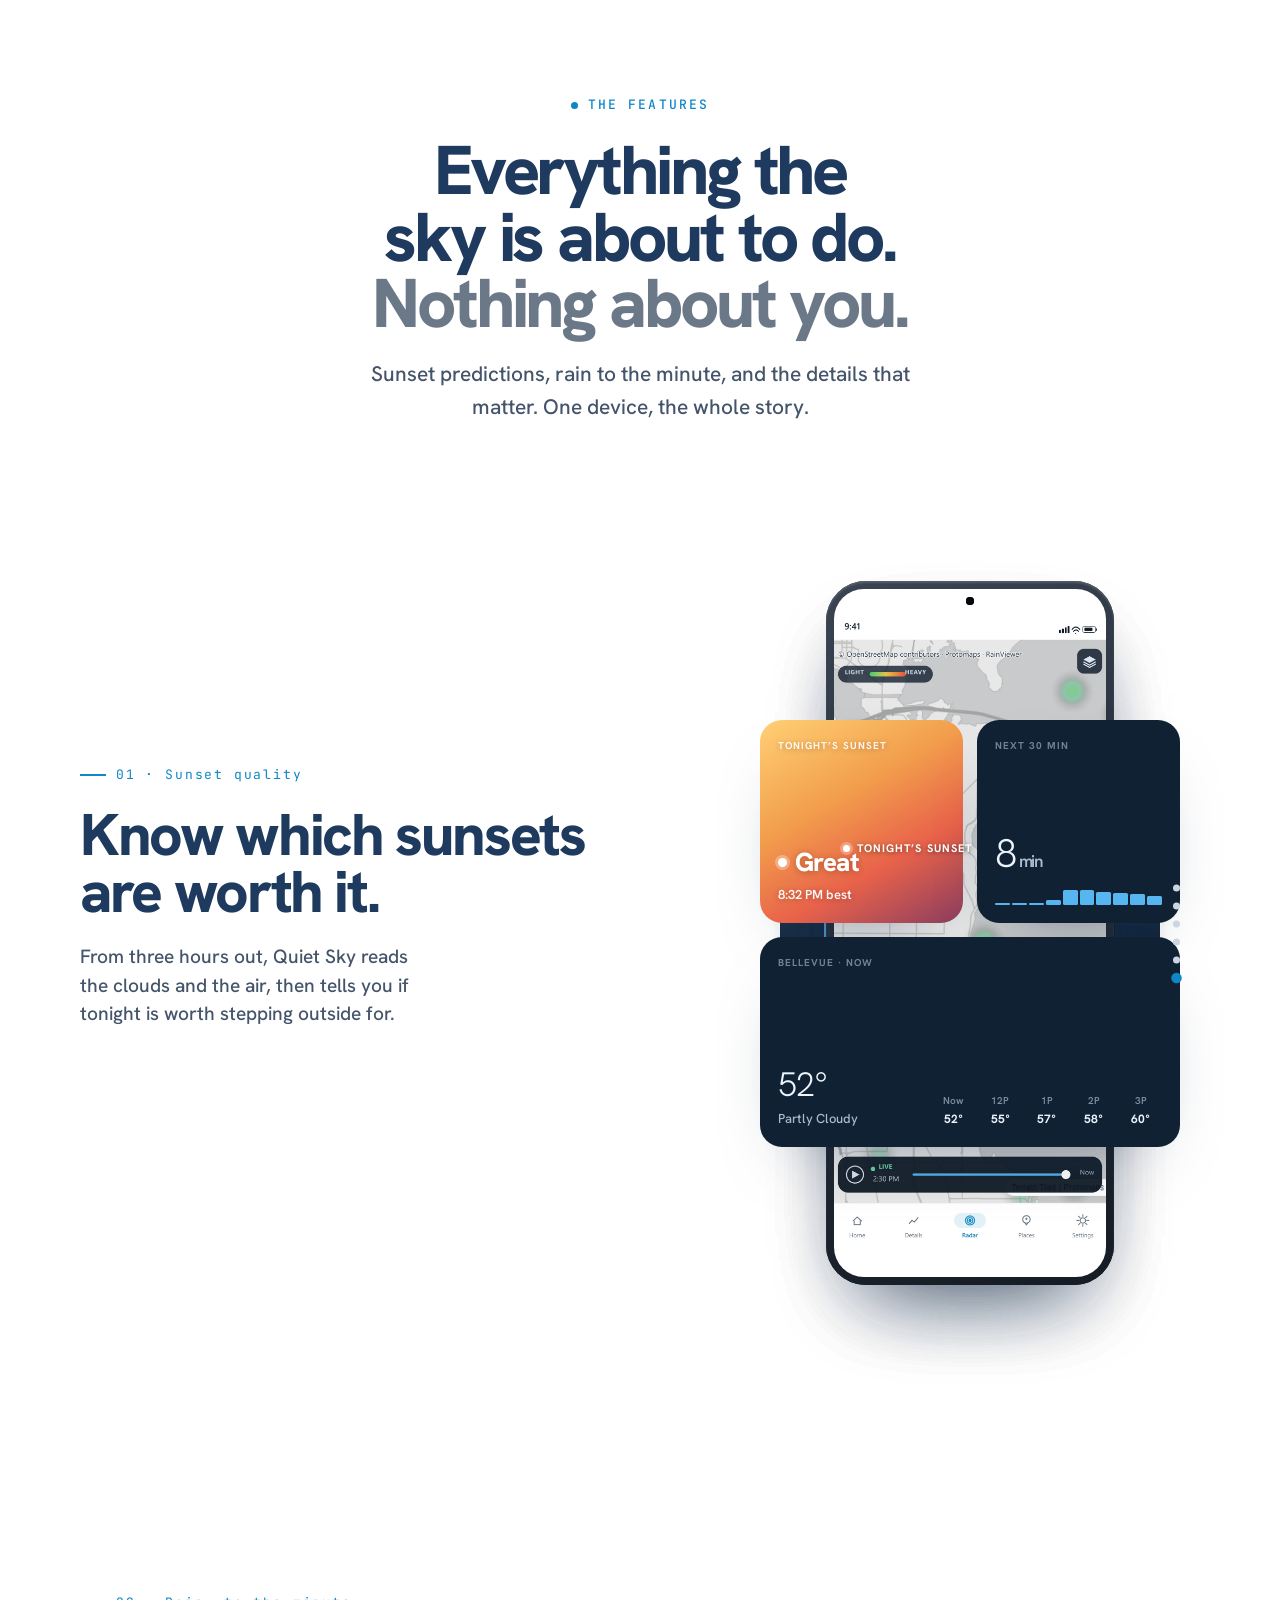
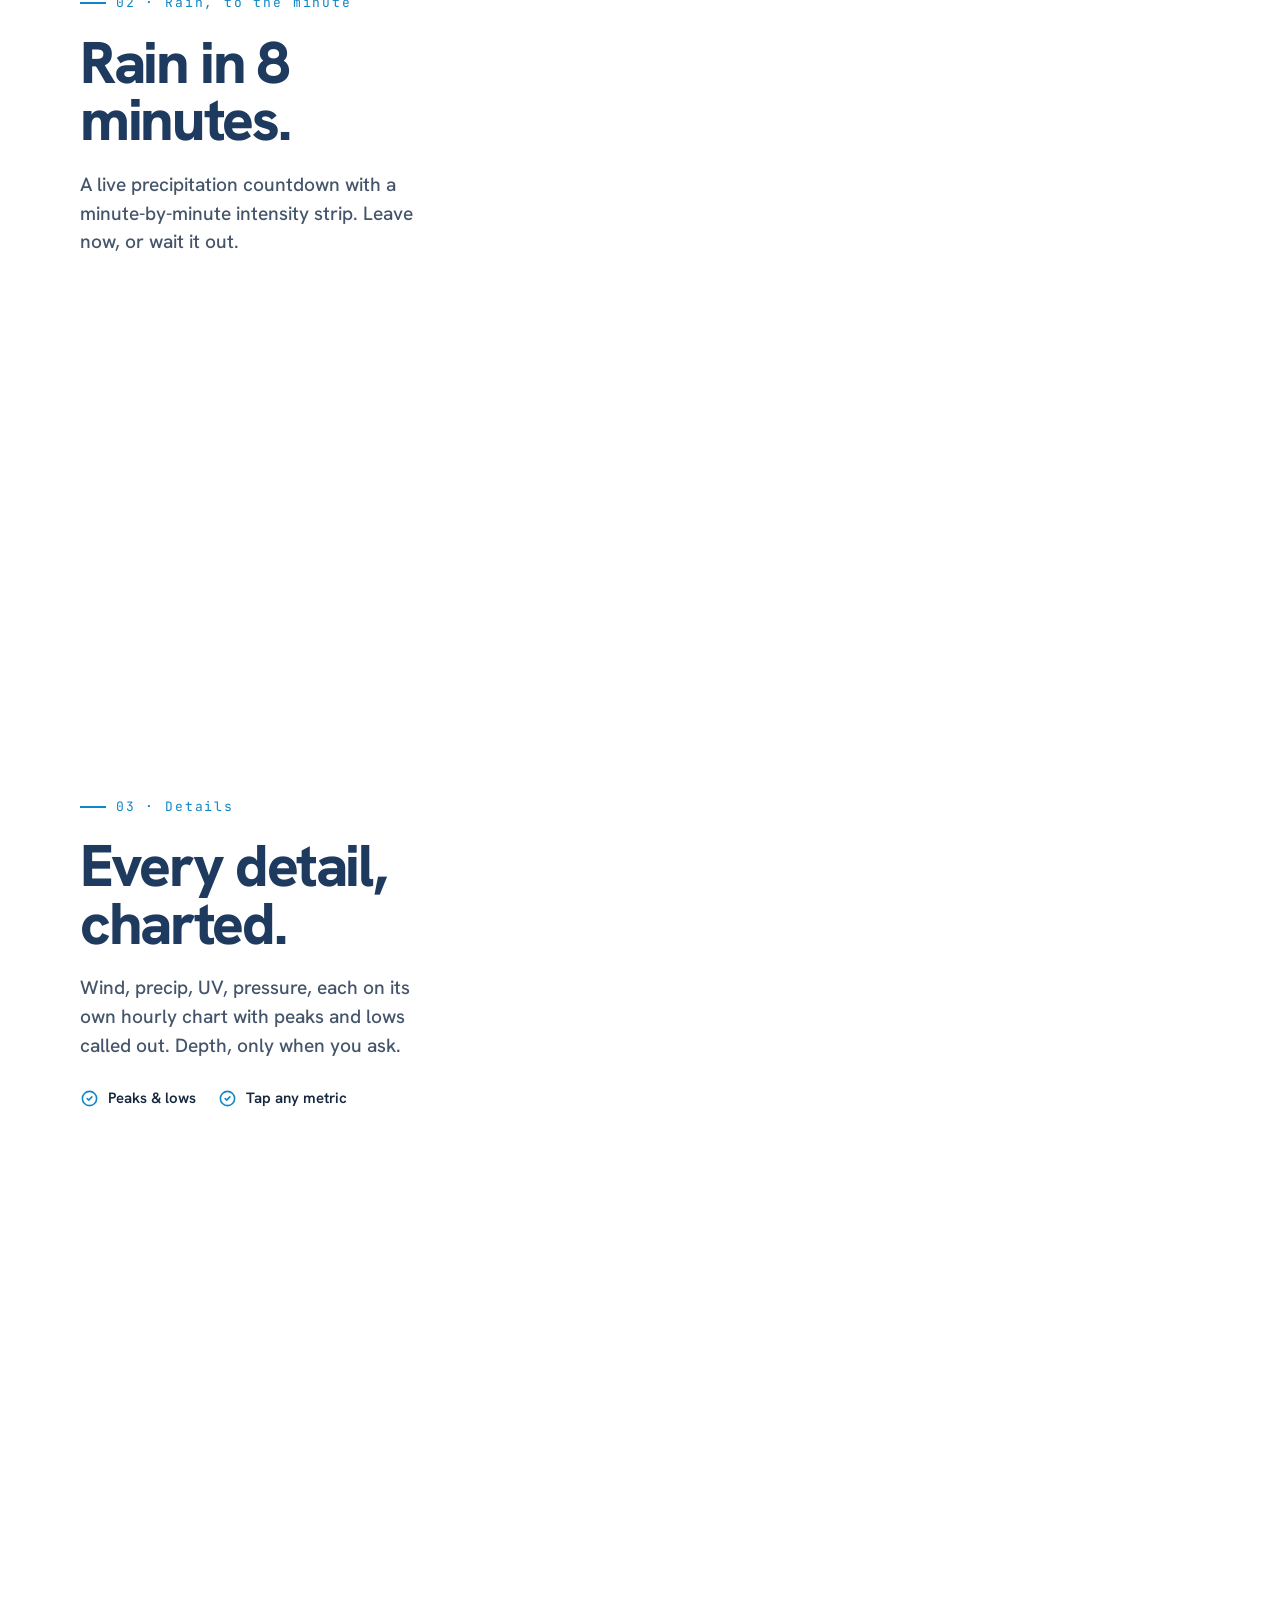
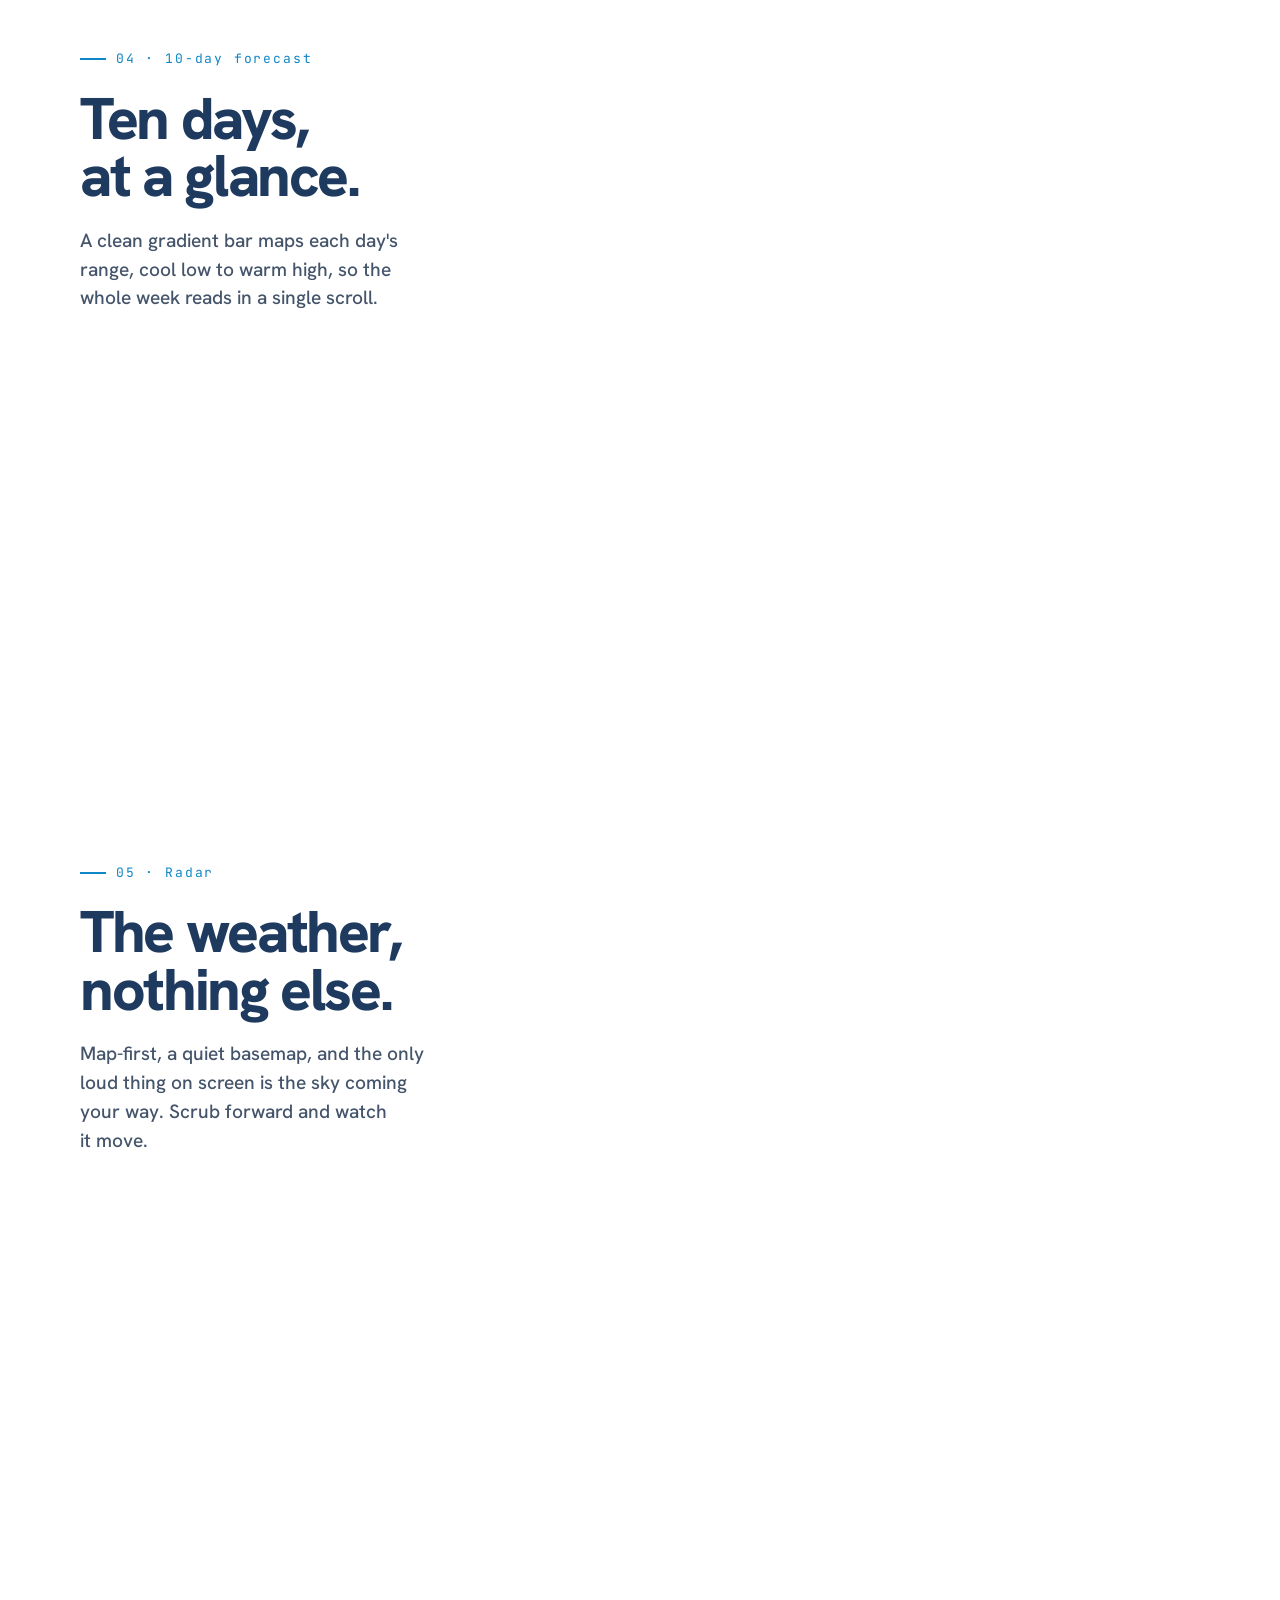
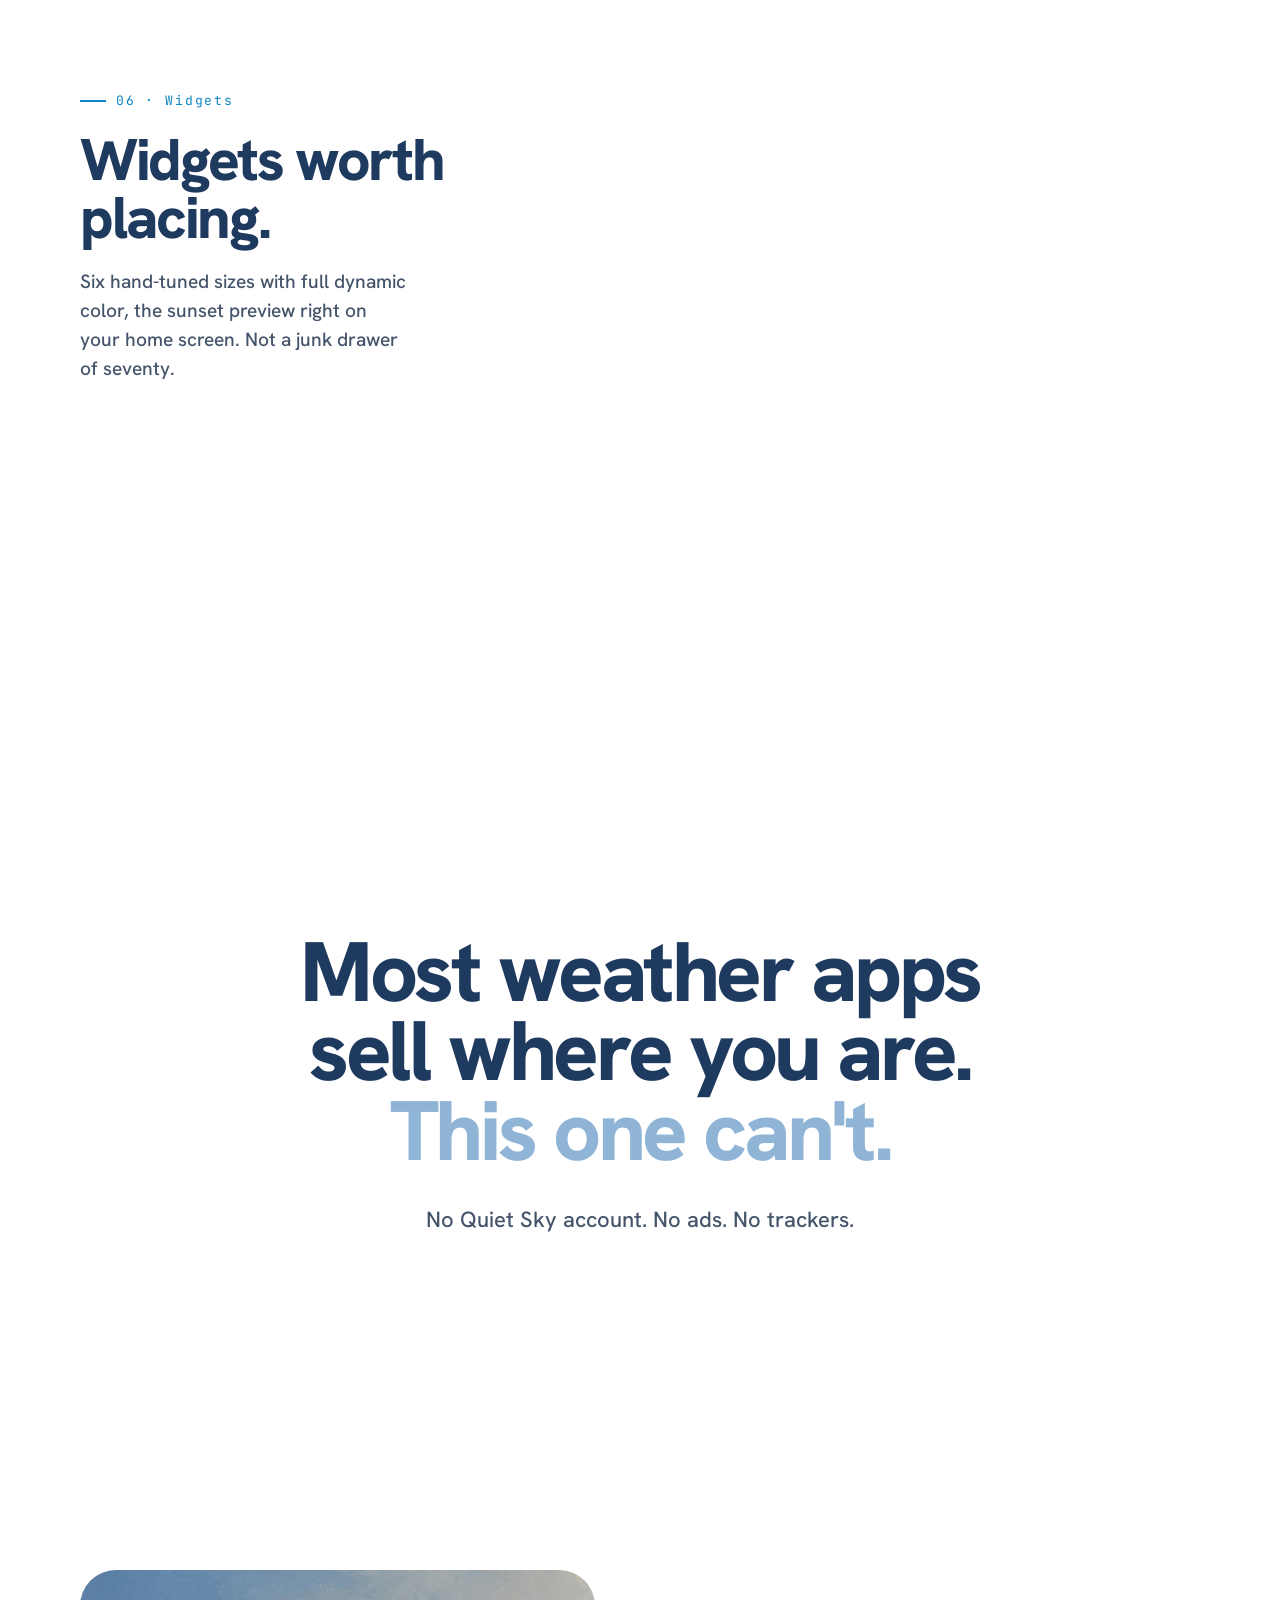
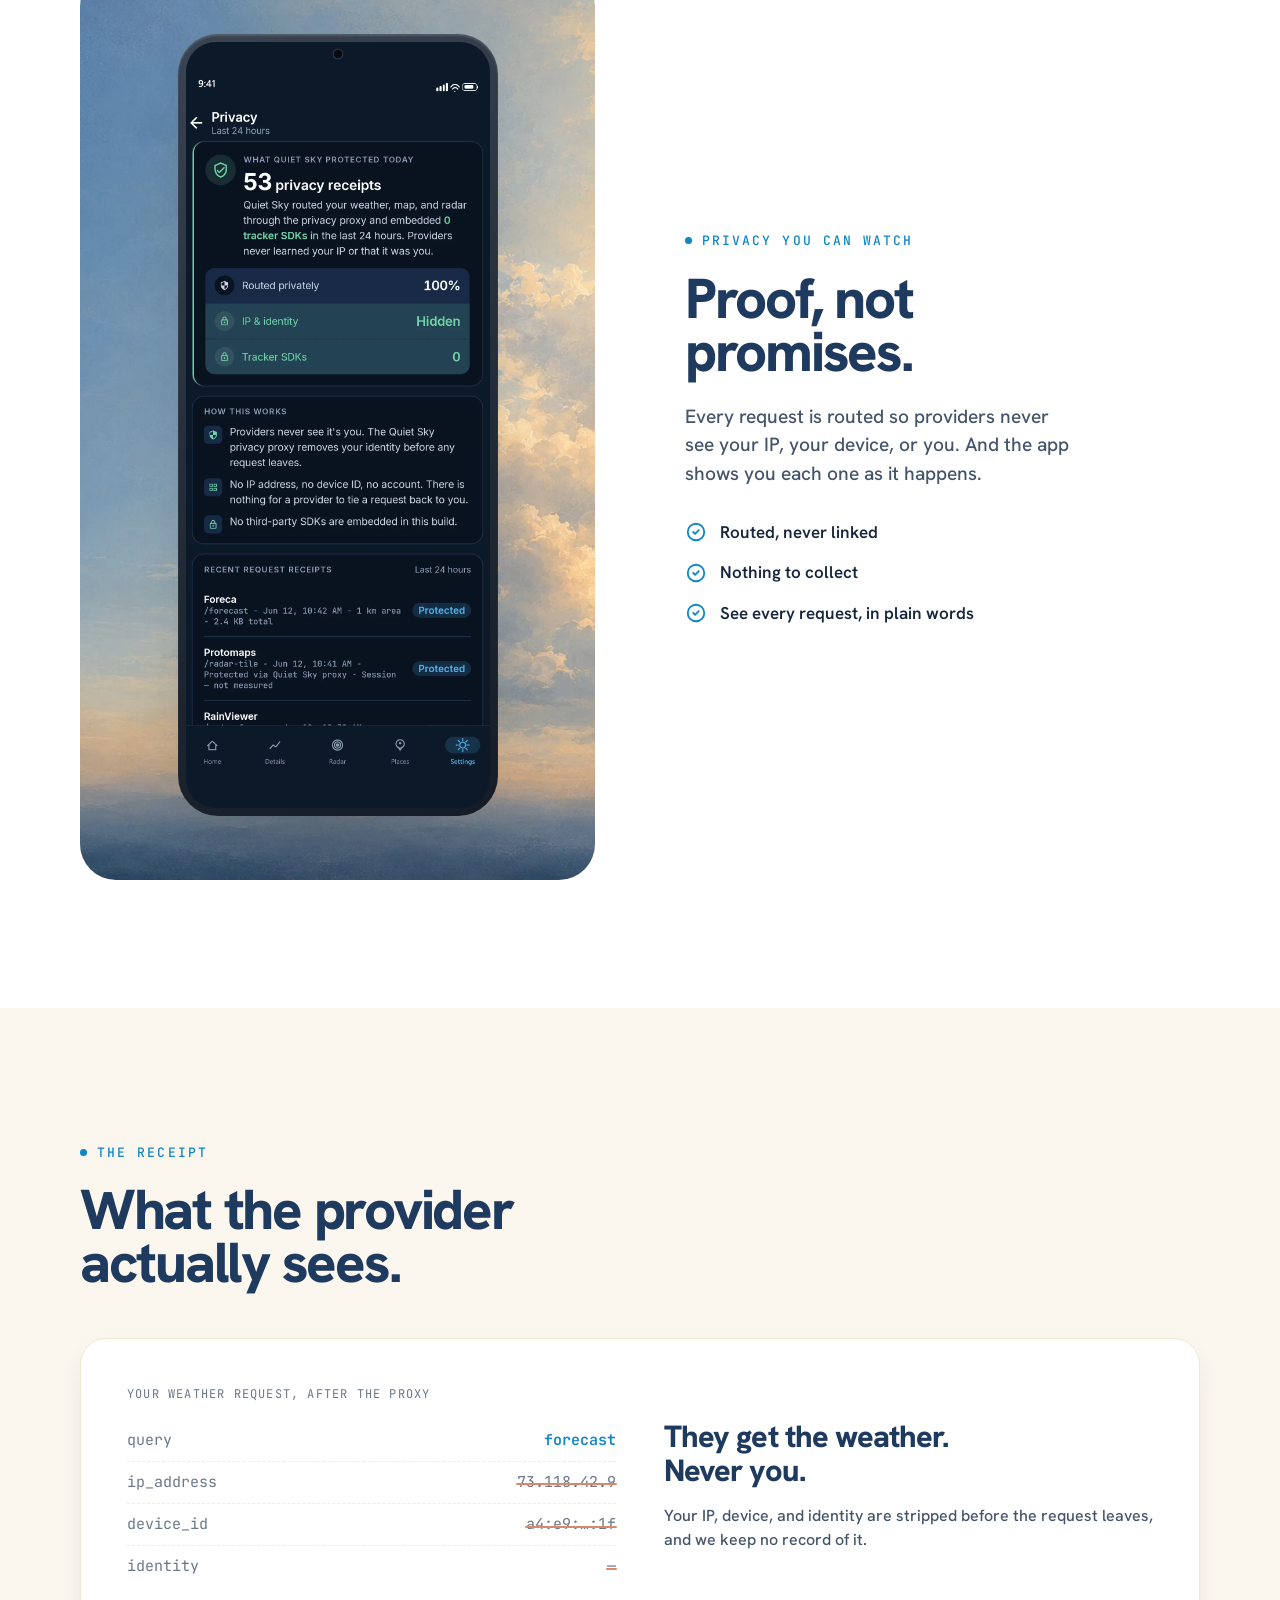
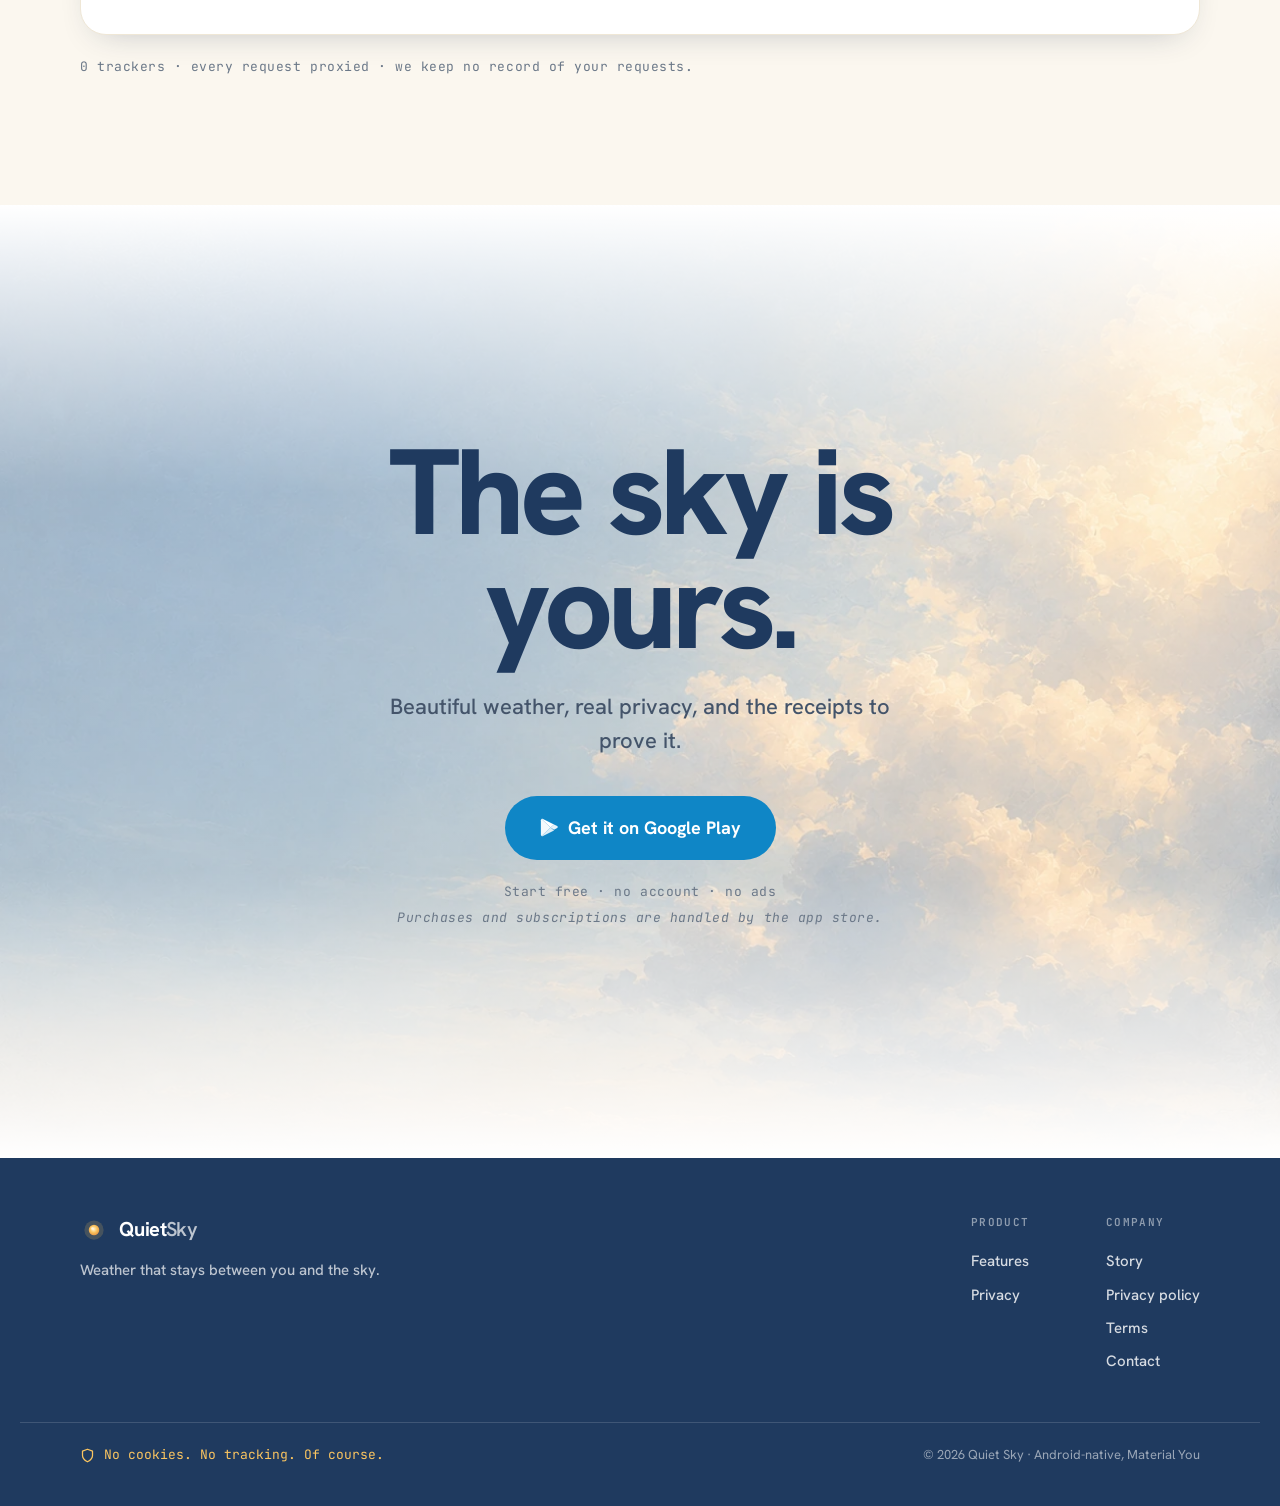
==== commit b453027f: "Refine homepage account note" ====
--- a/index.html
+++ b/index.html
@@ -114,8 +114,7 @@
         Get it on Google Play
       </a>
     </div>
-    <p class="hero-note">Start free · no Quiet Sky account · no ads</p>
-    <p class="hero-note" style="margin-top:6px"><em>Purchases and subscriptions are handled by the app store.</em></p>
+    <p class="hero-note">Start free · no account · no ads</p>
   </div>
   <div class="hero-phone reveal">
     <div class="phone"><img src="assets/screen-home-light.webp" width="1080" height="2640" alt="Quiet Sky home screen showing Seattle, 71 degrees and Cloudy over a painterly sky, with a Private shield chip and a no-rain-in-6-hours note."></div>
@@ -260,7 +259,7 @@
         Get it on Google Play
       </a>
     </div>
-    <p class="hero-note" style="margin-top:22px">Start free · no Quiet Sky account · no ads</p>
+    <p class="hero-note" style="margin-top:22px">Start free · no account · no ads</p>
     <p class="hero-note" style="margin-top:6px"><em>Purchases and subscriptions are handled by the app store.</em></p>
   </div>
 </section>
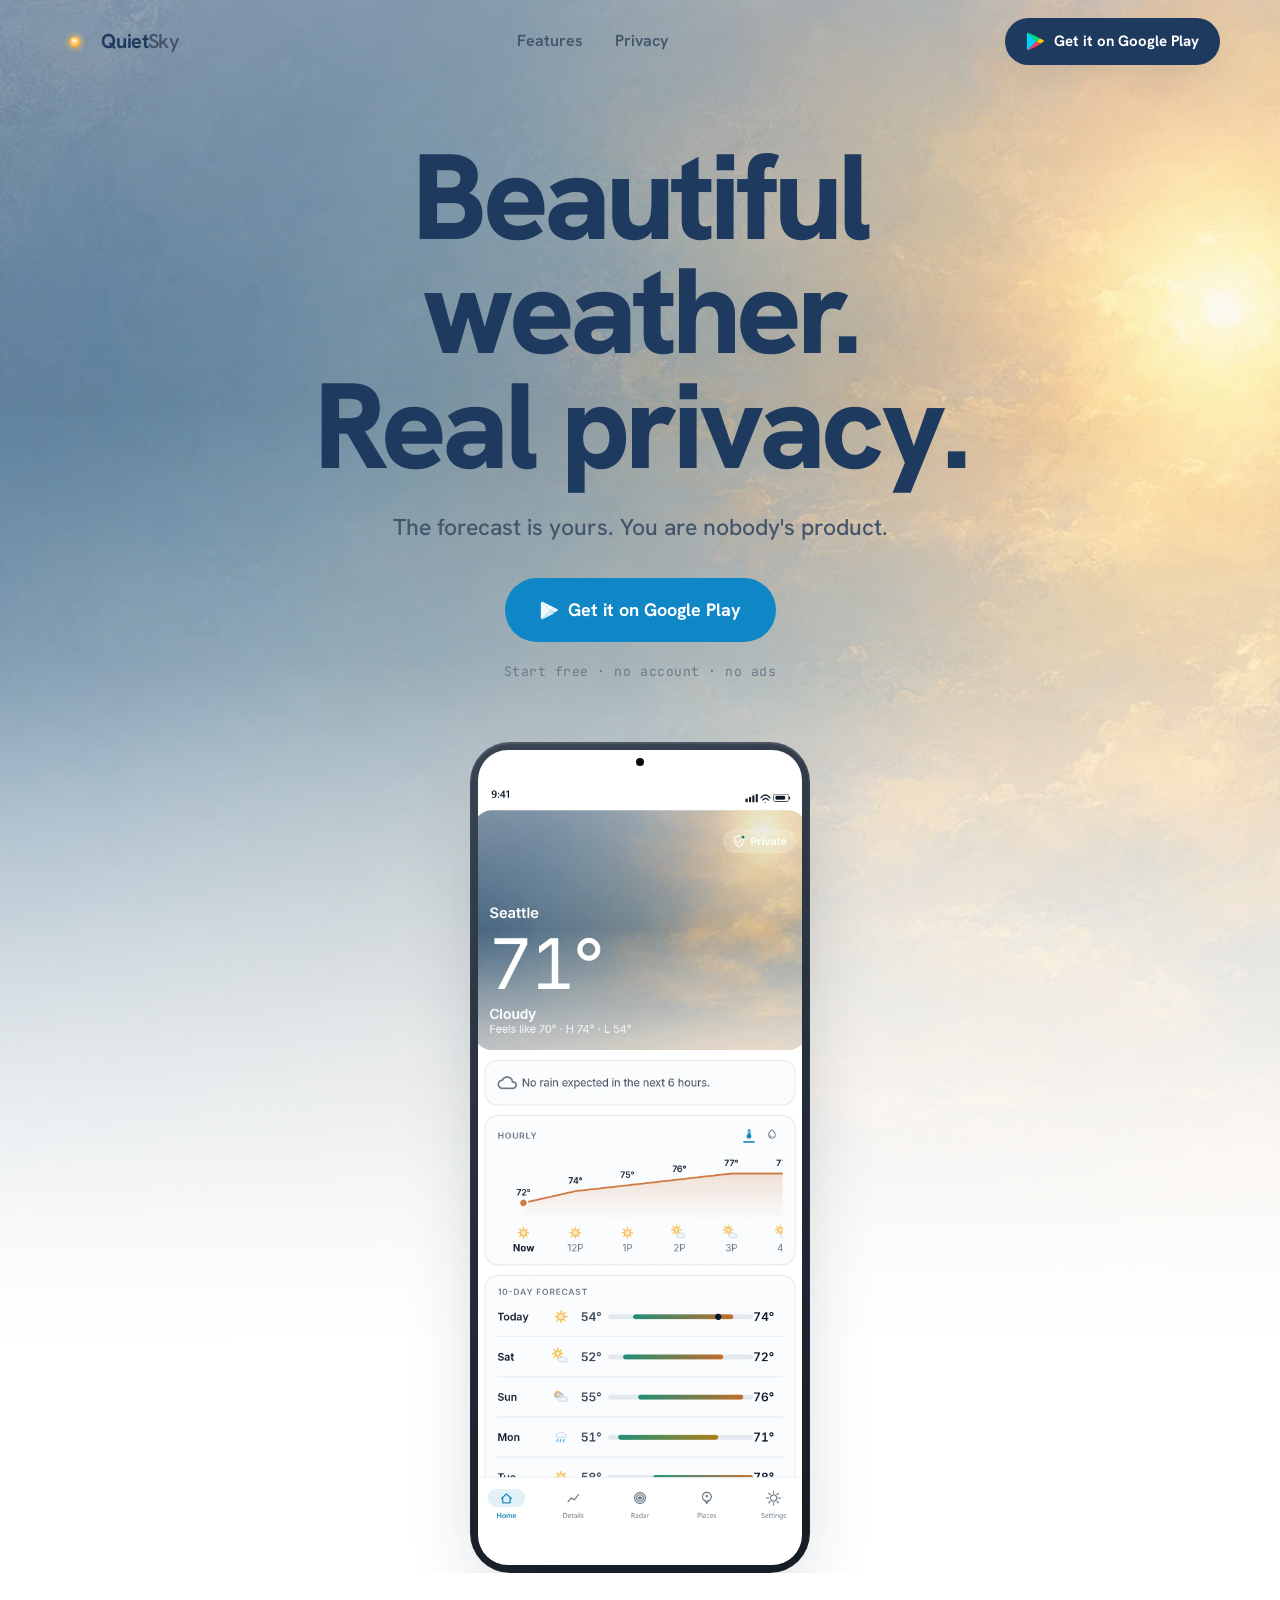
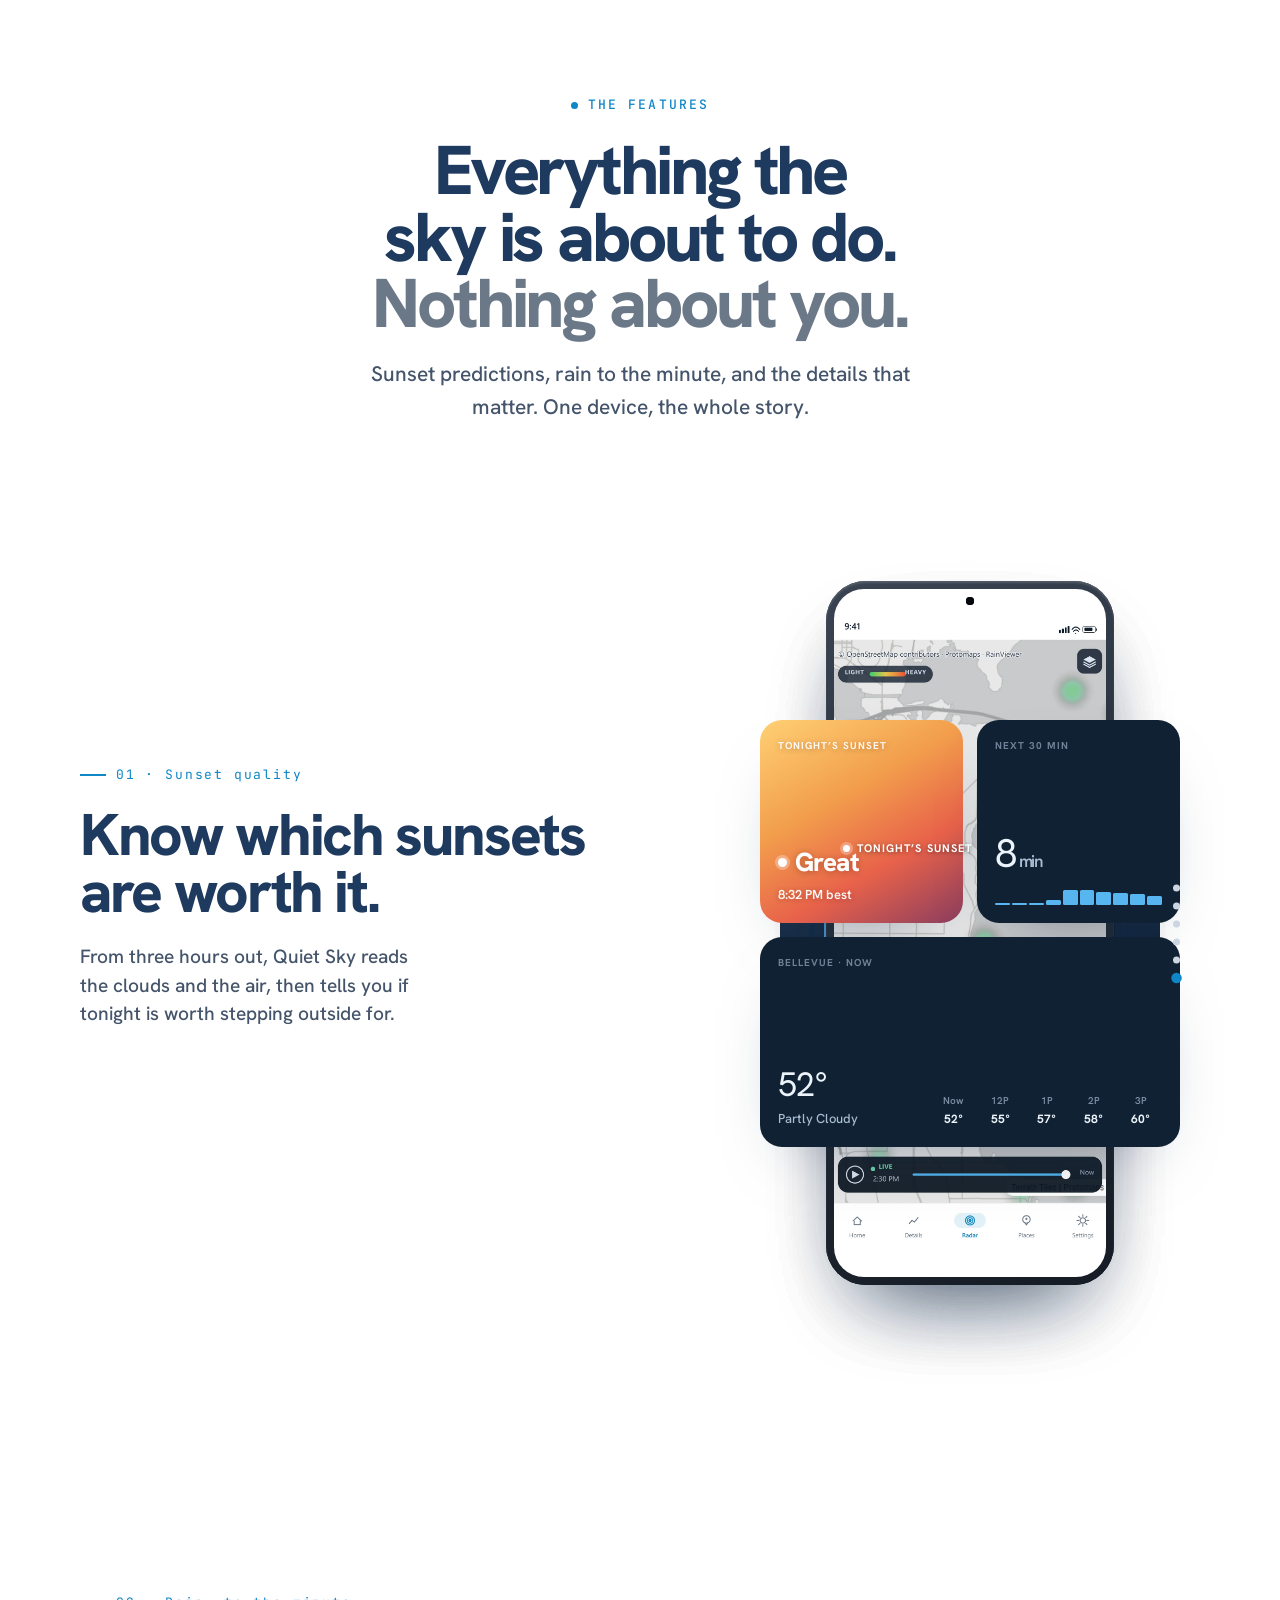
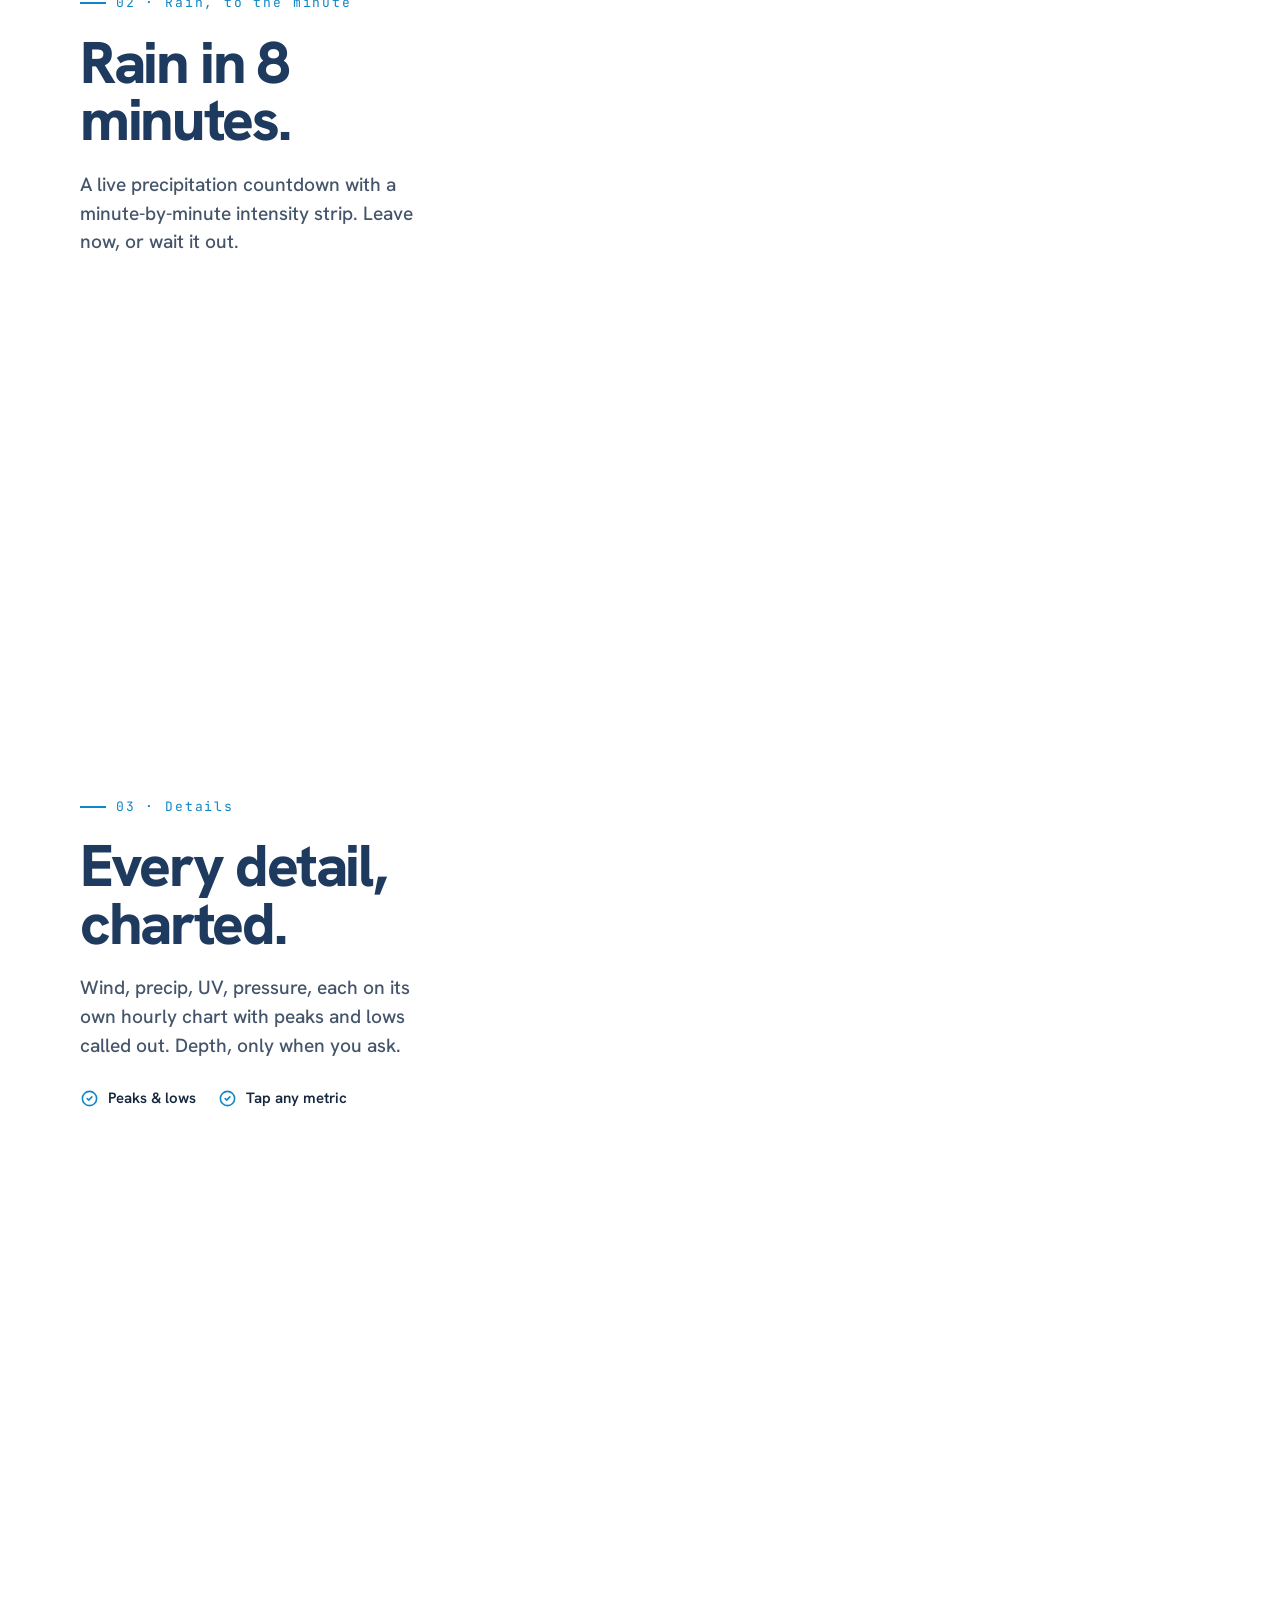
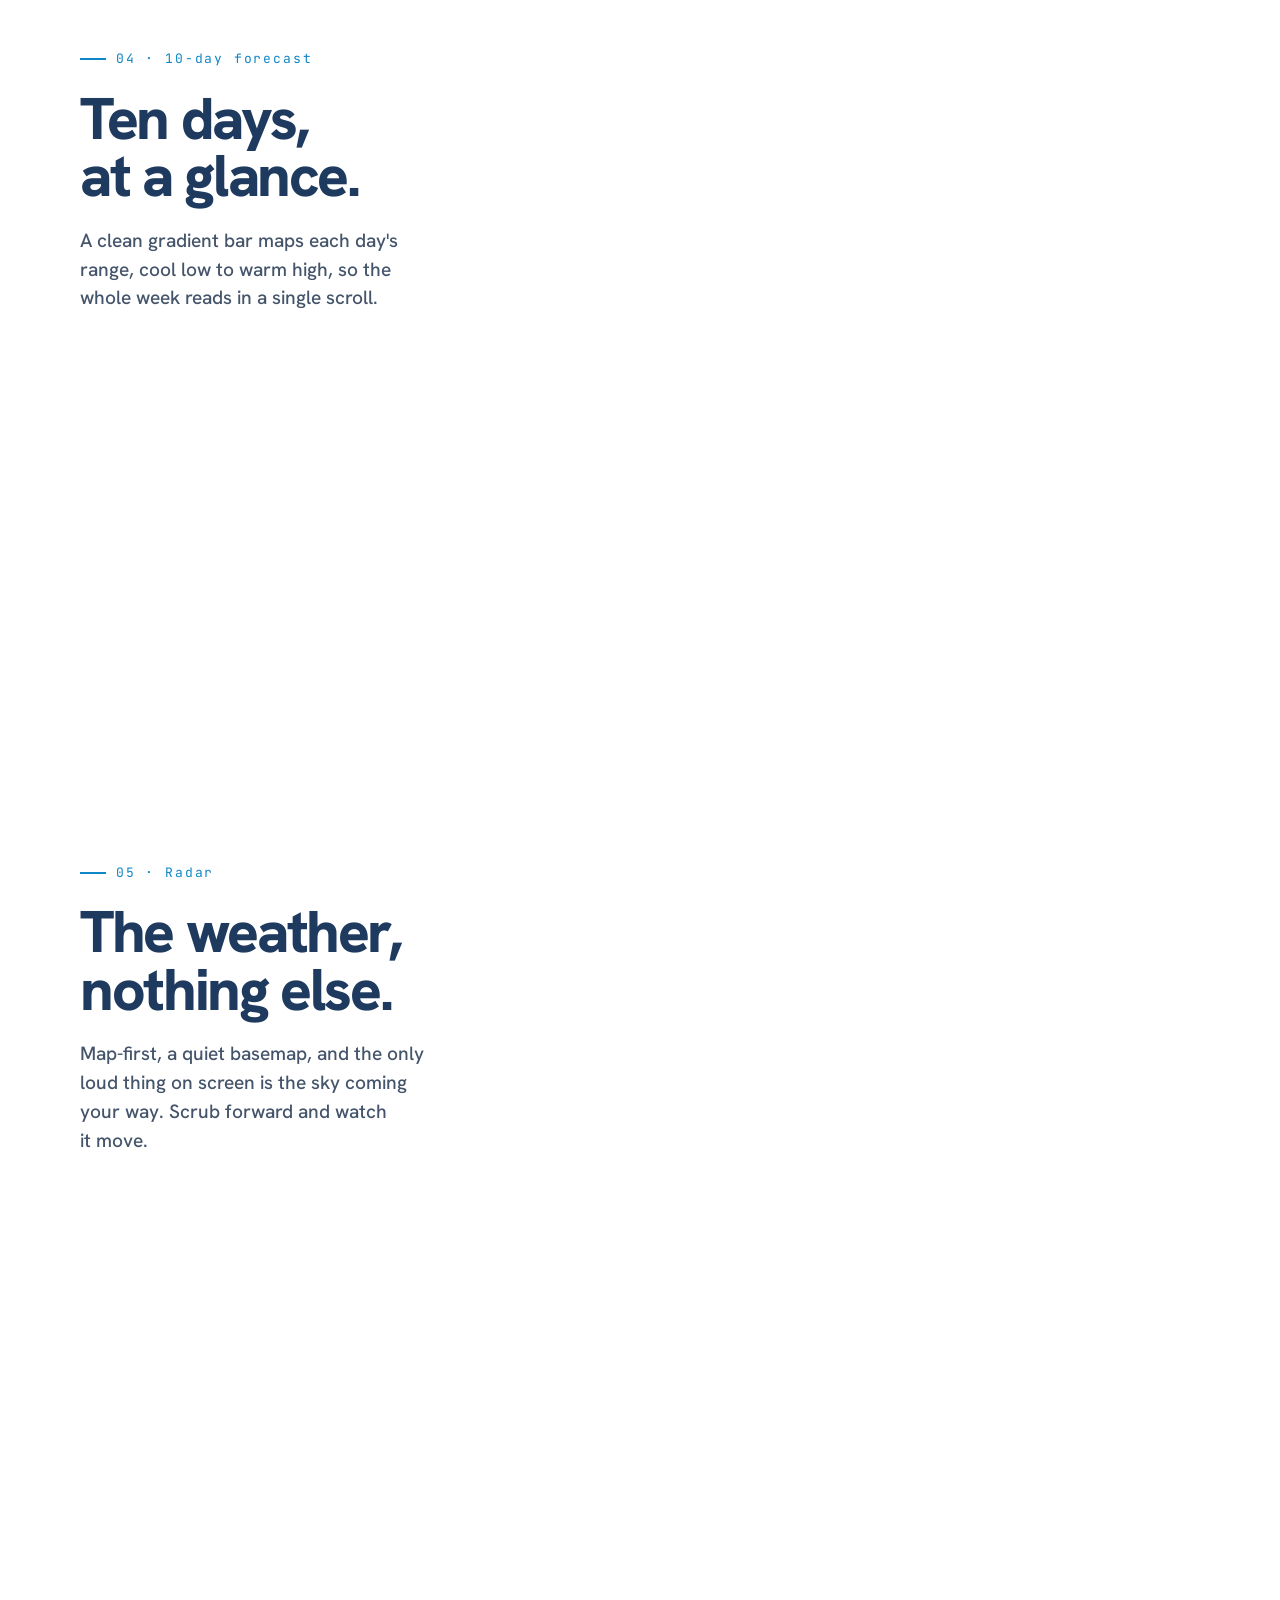
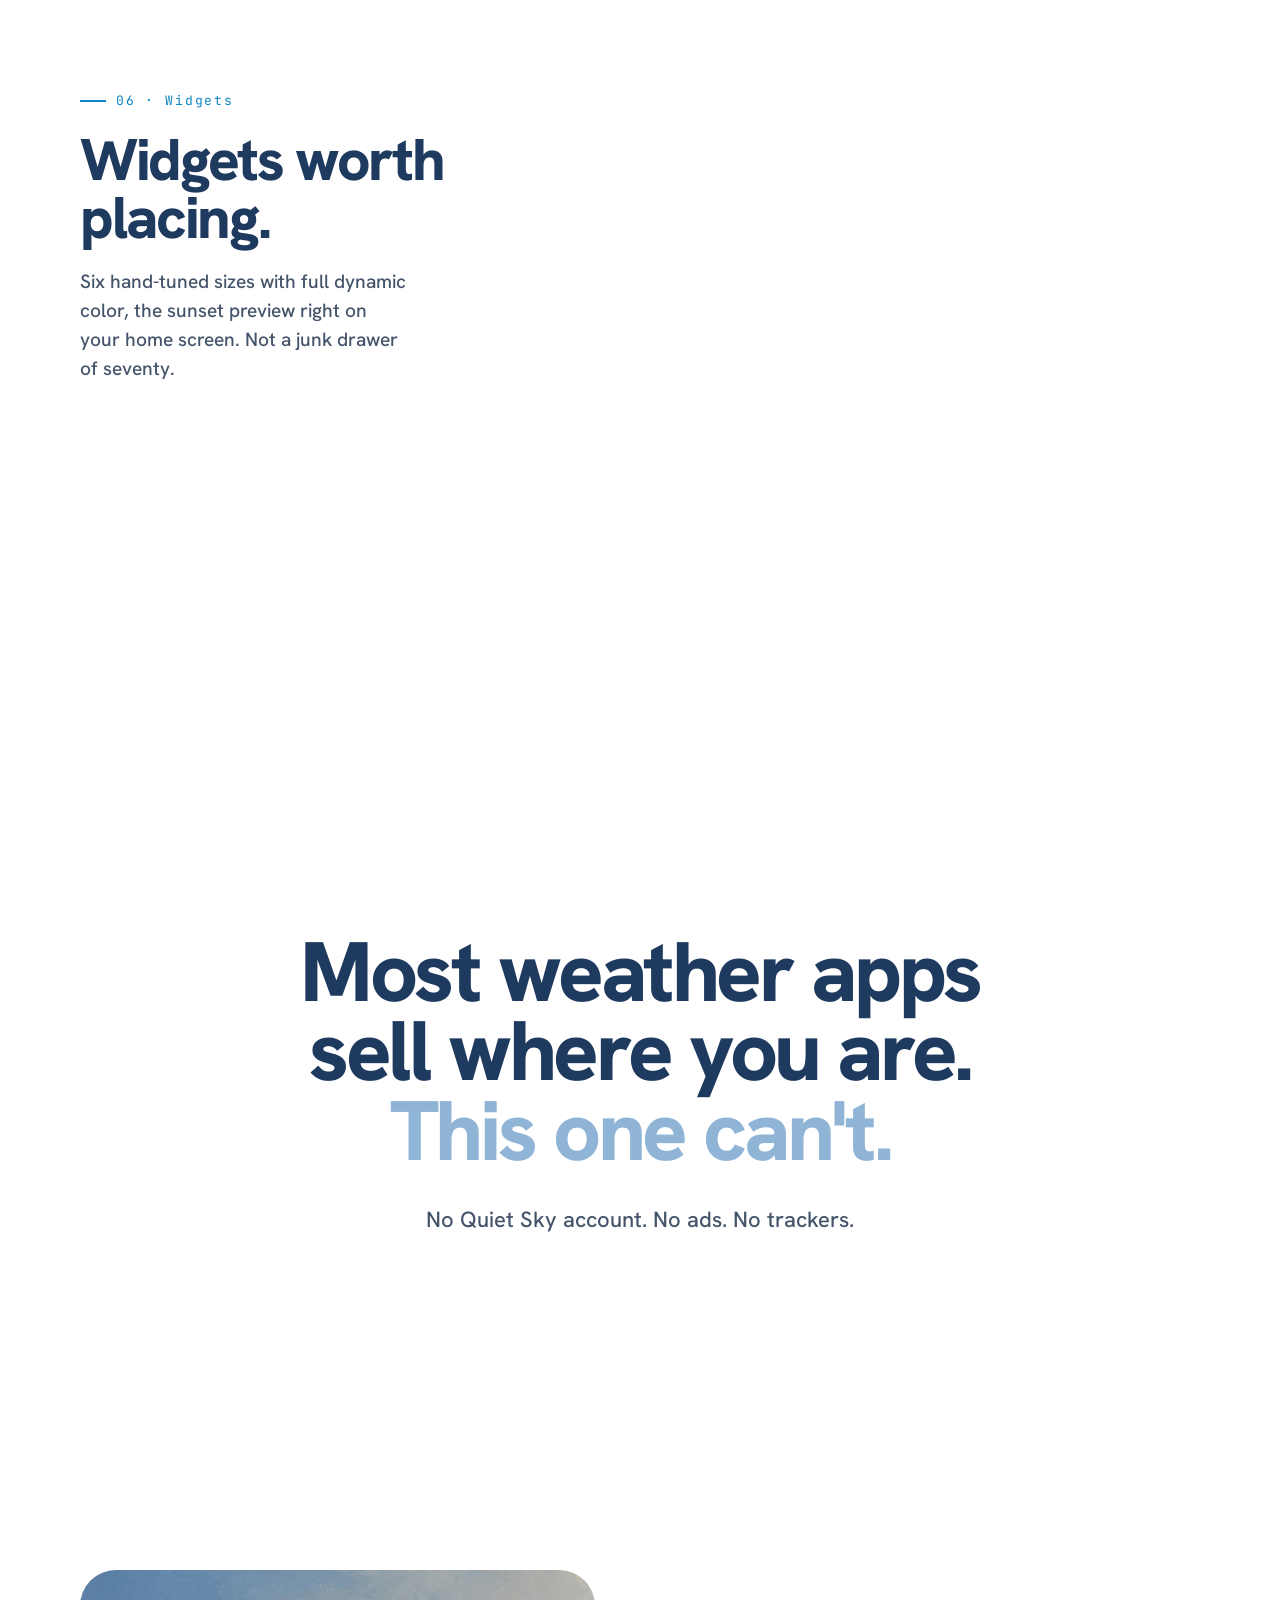
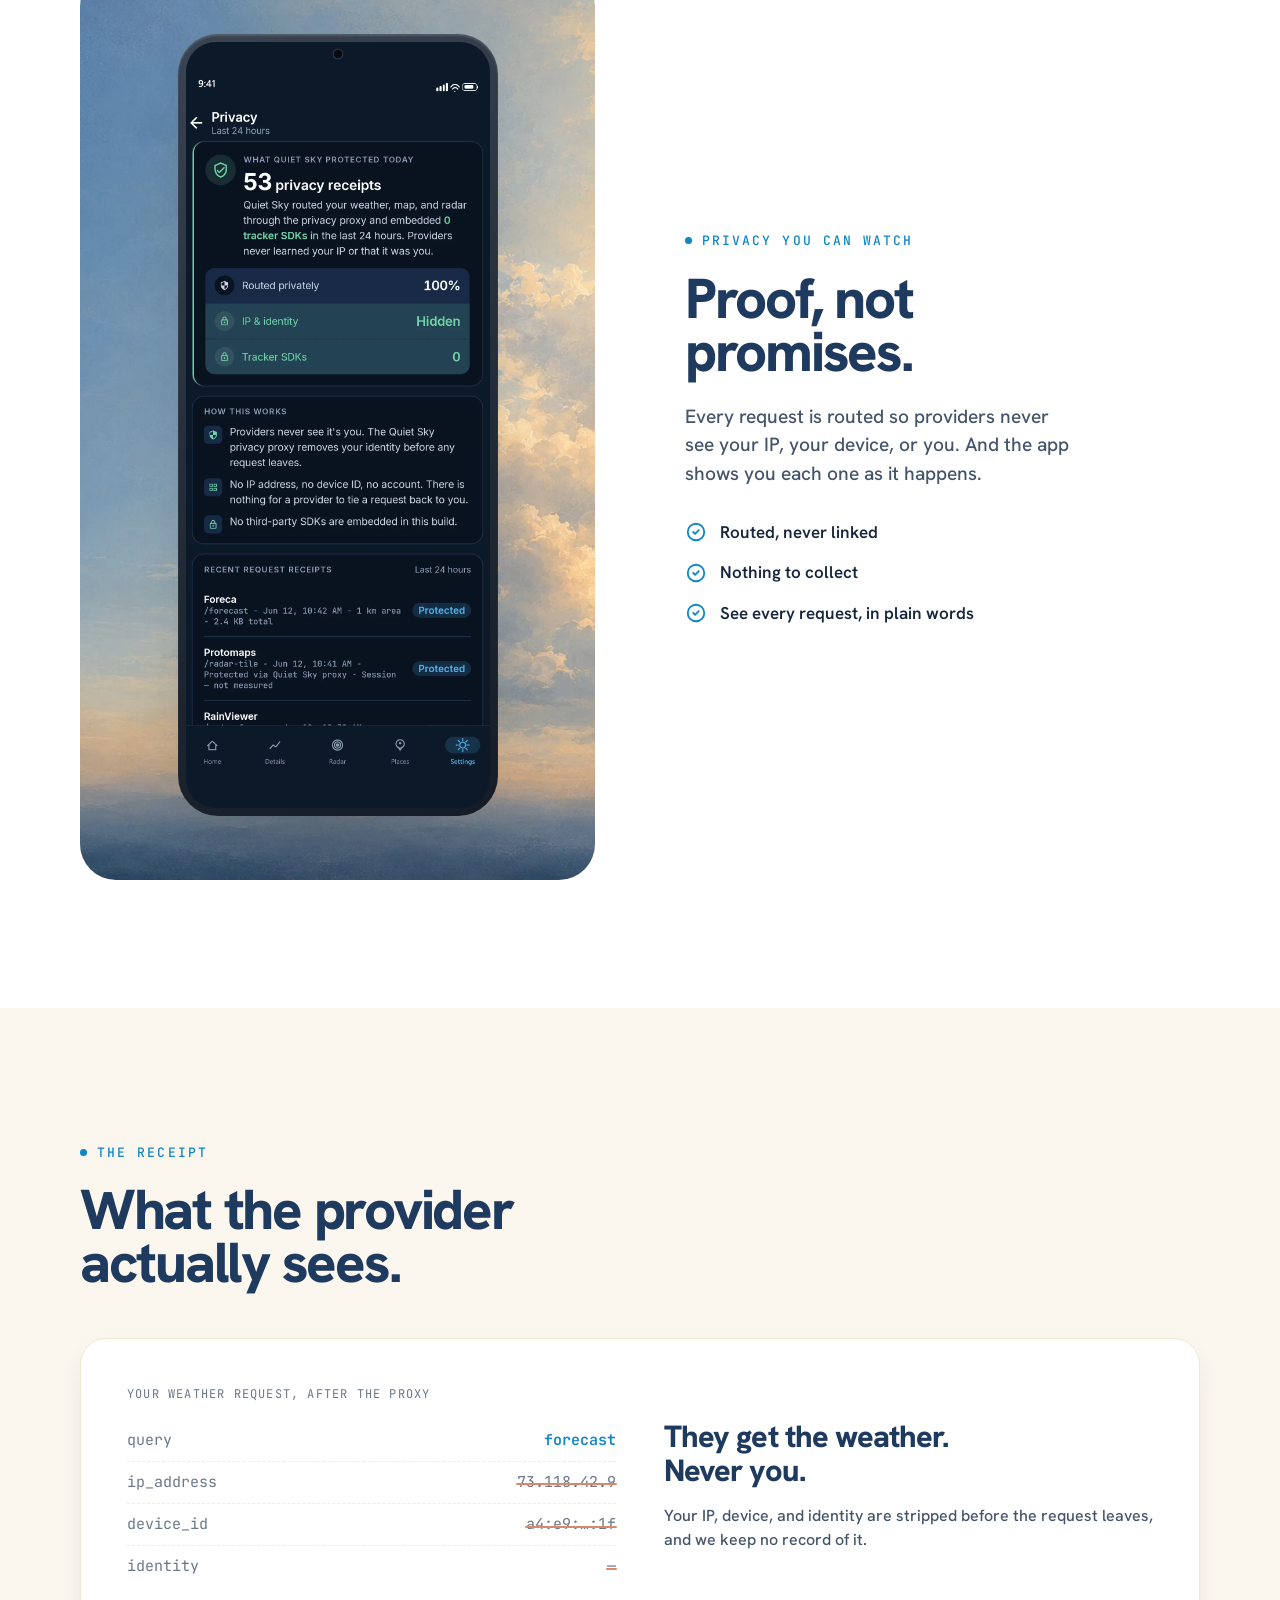
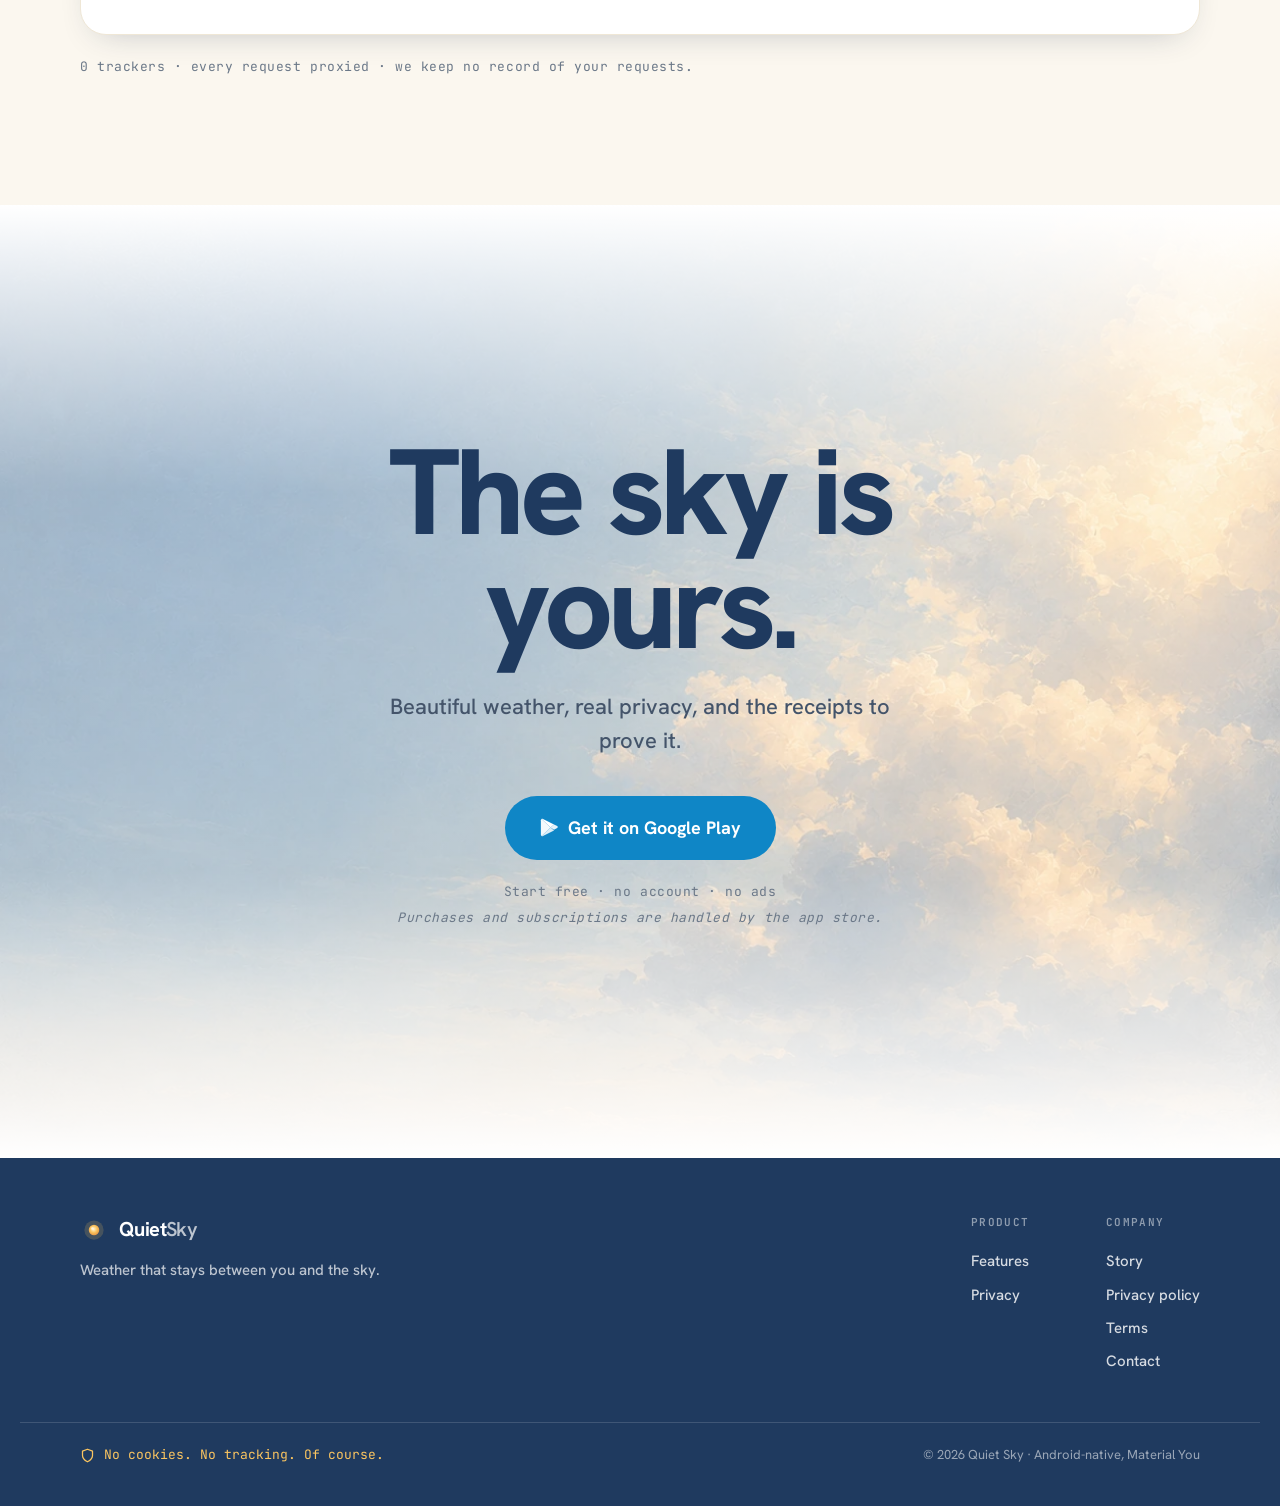
==== commit 08c53acb: "Serve website fonts locally with pinned provenance and validation" ====
--- a/index.html
+++ b/index.html
@@ -19,9 +19,7 @@
 <meta name="twitter:title" content="Quiet Sky — beautiful weather, real privacy">
 <meta name="twitter:description" content="The weather app that can't track you. Android, no ads, no accounts.">
 <meta name="twitter:image" content="https://getquietsky.app/assets/og-image.png">
-<link rel="preconnect" href="https://fonts.googleapis.com">
-<link rel="preconnect" href="https://fonts.gstatic.com" crossorigin>
-<link href="https://fonts.googleapis.com/css2?family=Hanken+Grotesk:wght@400;500;600;700;800&family=JetBrains+Mono:wght@400;500;600&display=swap" rel="stylesheet">
+<link rel="stylesheet" href="fonts.css">
 <link rel="stylesheet" href="styles-bold.css">
 <link rel="stylesheet" href="feature-cards.css">
 <style>
@@ -96,7 +94,7 @@
     <a href="#features">Features</a>
     <a href="#privacy">Privacy</a>
   </div>
-  <a class="btn btn-primary js-play" href="https://play.google.com/store/apps/details?id=app.getquietsky.android" aria-label="Get Quiet Sky on Google Play">
+  <a class="btn btn-primary js-play" href="https://play.google.com/store/apps/details?id=app.getquietsky.android&amp;utm_source=website&amp;utm_medium=referral&amp;utm_campaign=site_launch&amp;utm_content=nav" aria-label="Get Quiet Sky on Google Play">
     <svg viewBox="0 0 24 26" aria-hidden="true"><path d="M2 2.2 13.4 13 2 23.8c-.5-.3-.9-.9-.9-1.7V3.9c0-.8.4-1.4.9-1.7Z" fill="#00D2FF"/><path d="M17.7 9.2 13.4 13 2 2.2c.5-.3 1.1-.3 1.8.1l13.9 6.9Z" fill="#00E676"/><path d="M17.7 16.8 3.8 23.7c-.7.4-1.3.4-1.8.1L13.4 13l4.3 3.8Z" fill="#FF3D57"/><path d="m17.7 9.2 4 2c1 .6 1 1.9 0 2.5l-4 2L13.4 13l4.3-3.8Z" fill="#FFC400"/></svg>
     <span class="lbl-long">Get it on Google Play</span>
   </a>
@@ -109,7 +107,7 @@
     <h1 class="d1"><span class="it">Beautiful weather.</span><span class="it">Real privacy.</span></h1>
     <p class="sub">The forecast is yours. You are nobody's product.</p>
     <div class="hero-cta">
-      <a class="btn btn-trust btn-lg js-play" href="https://play.google.com/store/apps/details?id=app.getquietsky.android">
+      <a class="btn btn-trust btn-lg js-play" href="https://play.google.com/store/apps/details?id=app.getquietsky.android&amp;utm_source=website&amp;utm_medium=referral&amp;utm_campaign=site_launch&amp;utm_content=hero">
         <svg viewBox="0 0 24 26" aria-hidden="true"><path d="M2 2.2 13.4 13 2 23.8c-.5-.3-.9-.9-.9-1.7V3.9c0-.8.4-1.4.9-1.7Z" fill="#fff" opacity=".95"/><path d="M17.7 9.2 13.4 13 2 2.2c.5-.3 1.1-.3 1.8.1l13.9 6.9Z" fill="#fff"/><path d="M17.7 16.8 3.8 23.7c-.7.4-1.3.4-1.8.1L13.4 13l4.3 3.8Z" fill="#fff" opacity=".85"/><path d="m17.7 9.2 4 2c1 .6 1 1.9 0 2.5l-4 2L13.4 13l4.3-3.8Z" fill="#fff" opacity=".9"/></svg>
         Get it on Google Play
       </a>
@@ -254,7 +252,7 @@
     <h2 class="d1">The sky is<br>yours.</h2>
     <p class="sub">Beautiful weather, real privacy, and the receipts to prove it.</p>
     <div class="fcta">
-      <a class="btn btn-trust btn-lg js-play" href="https://play.google.com/store/apps/details?id=app.getquietsky.android">
+      <a class="btn btn-trust btn-lg js-play" href="https://play.google.com/store/apps/details?id=app.getquietsky.android&amp;utm_source=website&amp;utm_medium=referral&amp;utm_campaign=site_launch&amp;utm_content=footer">
         <svg viewBox="0 0 24 26" aria-hidden="true"><path d="M2 2.2 13.4 13 2 23.8c-.5-.3-.9-.9-.9-1.7V3.9c0-.8.4-1.4.9-1.7Z" fill="#fff" opacity=".95"/><path d="M17.7 9.2 13.4 13 2 2.2c.5-.3 1.1-.3 1.8.1l13.9 6.9Z" fill="#fff"/><path d="M17.7 16.8 3.8 23.7c-.7.4-1.3.4-1.8.1L13.4 13l4.3 3.8Z" fill="#fff" opacity=".85"/><path d="m17.7 9.2 4 2c1 .6 1 1.9 0 2.5l-4 2L13.4 13l4.3-3.8Z" fill="#fff" opacity=".9"/></svg>
         Get it on Google Play
       </a>
--- a/fonts.css
+++ b/fonts.css
@@ -0,0 +1,102 @@
+/* Self-hosted Google Fonts; unchanged WOFF2 bytes, original Unicode subsets.
+   See assets/fonts/README.md and manifest.json for sources and OFL licenses. */
+
+/* Hanken Grotesk — cyrillic-ext */
+@font-face {
+  font-family: 'Hanken Grotesk';
+  font-style: normal;
+  font-weight: 400 800;
+  font-display: swap;
+  src: url(assets/fonts/hanken-grotesk-v12-cyrillic-ext.woff2) format('woff2');
+  unicode-range: U+0460-052F, U+1C80-1C8A, U+20B4, U+2DE0-2DFF, U+A640-A69F, U+FE2E-FE2F;
+}
+
+/* Hanken Grotesk — vietnamese */
+@font-face {
+  font-family: 'Hanken Grotesk';
+  font-style: normal;
+  font-weight: 400 800;
+  font-display: swap;
+  src: url(assets/fonts/hanken-grotesk-v12-vietnamese.woff2) format('woff2');
+  unicode-range: U+0102-0103, U+0110-0111, U+0128-0129, U+0168-0169, U+01A0-01A1, U+01AF-01B0, U+0300-0301, U+0303-0304, U+0308-0309, U+0323, U+0329, U+1EA0-1EF9, U+20AB;
+}
+
+/* Hanken Grotesk — latin-ext */
+@font-face {
+  font-family: 'Hanken Grotesk';
+  font-style: normal;
+  font-weight: 400 800;
+  font-display: swap;
+  src: url(assets/fonts/hanken-grotesk-v12-latin-ext.woff2) format('woff2');
+  unicode-range: U+0100-02BA, U+02BD-02C5, U+02C7-02CC, U+02CE-02D7, U+02DD-02FF, U+0304, U+0308, U+0329, U+1D00-1DBF, U+1E00-1E9F, U+1EF2-1EFF, U+2020, U+20A0-20AB, U+20AD-20C4, U+2113, U+2C60-2C7F, U+A720-A7FF;
+}
+
+/* Hanken Grotesk — latin */
+@font-face {
+  font-family: 'Hanken Grotesk';
+  font-style: normal;
+  font-weight: 400 800;
+  font-display: swap;
+  src: url(assets/fonts/hanken-grotesk-v12-latin.woff2) format('woff2');
+  unicode-range: U+0000-00FF, U+0131, U+0152-0153, U+02BB-02BC, U+02C6, U+02DA, U+02DC, U+0304, U+0308, U+0329, U+2000-206F, U+20AC, U+2122, U+2191, U+2193, U+2212, U+2215, U+FEFF, U+FFFD;
+}
+
+/* JetBrains Mono — cyrillic-ext */
+@font-face {
+  font-family: 'JetBrains Mono';
+  font-style: normal;
+  font-weight: 400 600;
+  font-display: swap;
+  src: url(assets/fonts/jetbrains-mono-v24-cyrillic-ext.woff2) format('woff2');
+  unicode-range: U+0460-052F, U+1C80-1C8A, U+20B4, U+2DE0-2DFF, U+A640-A69F, U+FE2E-FE2F;
+}
+
+/* JetBrains Mono — cyrillic */
+@font-face {
+  font-family: 'JetBrains Mono';
+  font-style: normal;
+  font-weight: 400 600;
+  font-display: swap;
+  src: url(assets/fonts/jetbrains-mono-v24-cyrillic.woff2) format('woff2');
+  unicode-range: U+0301, U+0400-045F, U+0490-0491, U+04B0-04B1, U+2116;
+}
+
+/* JetBrains Mono — greek */
+@font-face {
+  font-family: 'JetBrains Mono';
+  font-style: normal;
+  font-weight: 400 600;
+  font-display: swap;
+  src: url(assets/fonts/jetbrains-mono-v24-greek.woff2) format('woff2');
+  unicode-range: U+0370-0377, U+037A-037F, U+0384-038A, U+038C, U+038E-03A1, U+03A3-03FF;
+}
+
+/* JetBrains Mono — vietnamese */
+@font-face {
+  font-family: 'JetBrains Mono';
+  font-style: normal;
+  font-weight: 400 600;
+  font-display: swap;
+  src: url(assets/fonts/jetbrains-mono-v24-vietnamese.woff2) format('woff2');
+  unicode-range: U+0102-0103, U+0110-0111, U+0128-0129, U+0168-0169, U+01A0-01A1, U+01AF-01B0, U+0300-0301, U+0303-0304, U+0308-0309, U+0323, U+0329, U+1EA0-1EF9, U+20AB;
+}
+
+/* JetBrains Mono — latin-ext */
+@font-face {
+  font-family: 'JetBrains Mono';
+  font-style: normal;
+  font-weight: 400 600;
+  font-display: swap;
+  src: url(assets/fonts/jetbrains-mono-v24-latin-ext.woff2) format('woff2');
+  unicode-range: U+0100-02BA, U+02BD-02C5, U+02C7-02CC, U+02CE-02D7, U+02DD-02FF, U+0304, U+0308, U+0329, U+1D00-1DBF, U+1E00-1E9F, U+1EF2-1EFF, U+2020, U+20A0-20AB, U+20AD-20C4, U+2113, U+2C60-2C7F, U+A720-A7FF;
+}
+
+/* JetBrains Mono — latin */
+@font-face {
+  font-family: 'JetBrains Mono';
+  font-style: normal;
+  font-weight: 400 600;
+  font-display: swap;
+  src: url(assets/fonts/jetbrains-mono-v24-latin.woff2) format('woff2');
+  unicode-range: U+0000-00FF, U+0131, U+0152-0153, U+02BB-02BC, U+02C6, U+02DA, U+02DC, U+0304, U+0308, U+0329, U+2000-206F, U+20AC, U+2122, U+2191, U+2193, U+2212, U+2215, U+FEFF, U+FFFD;
+}
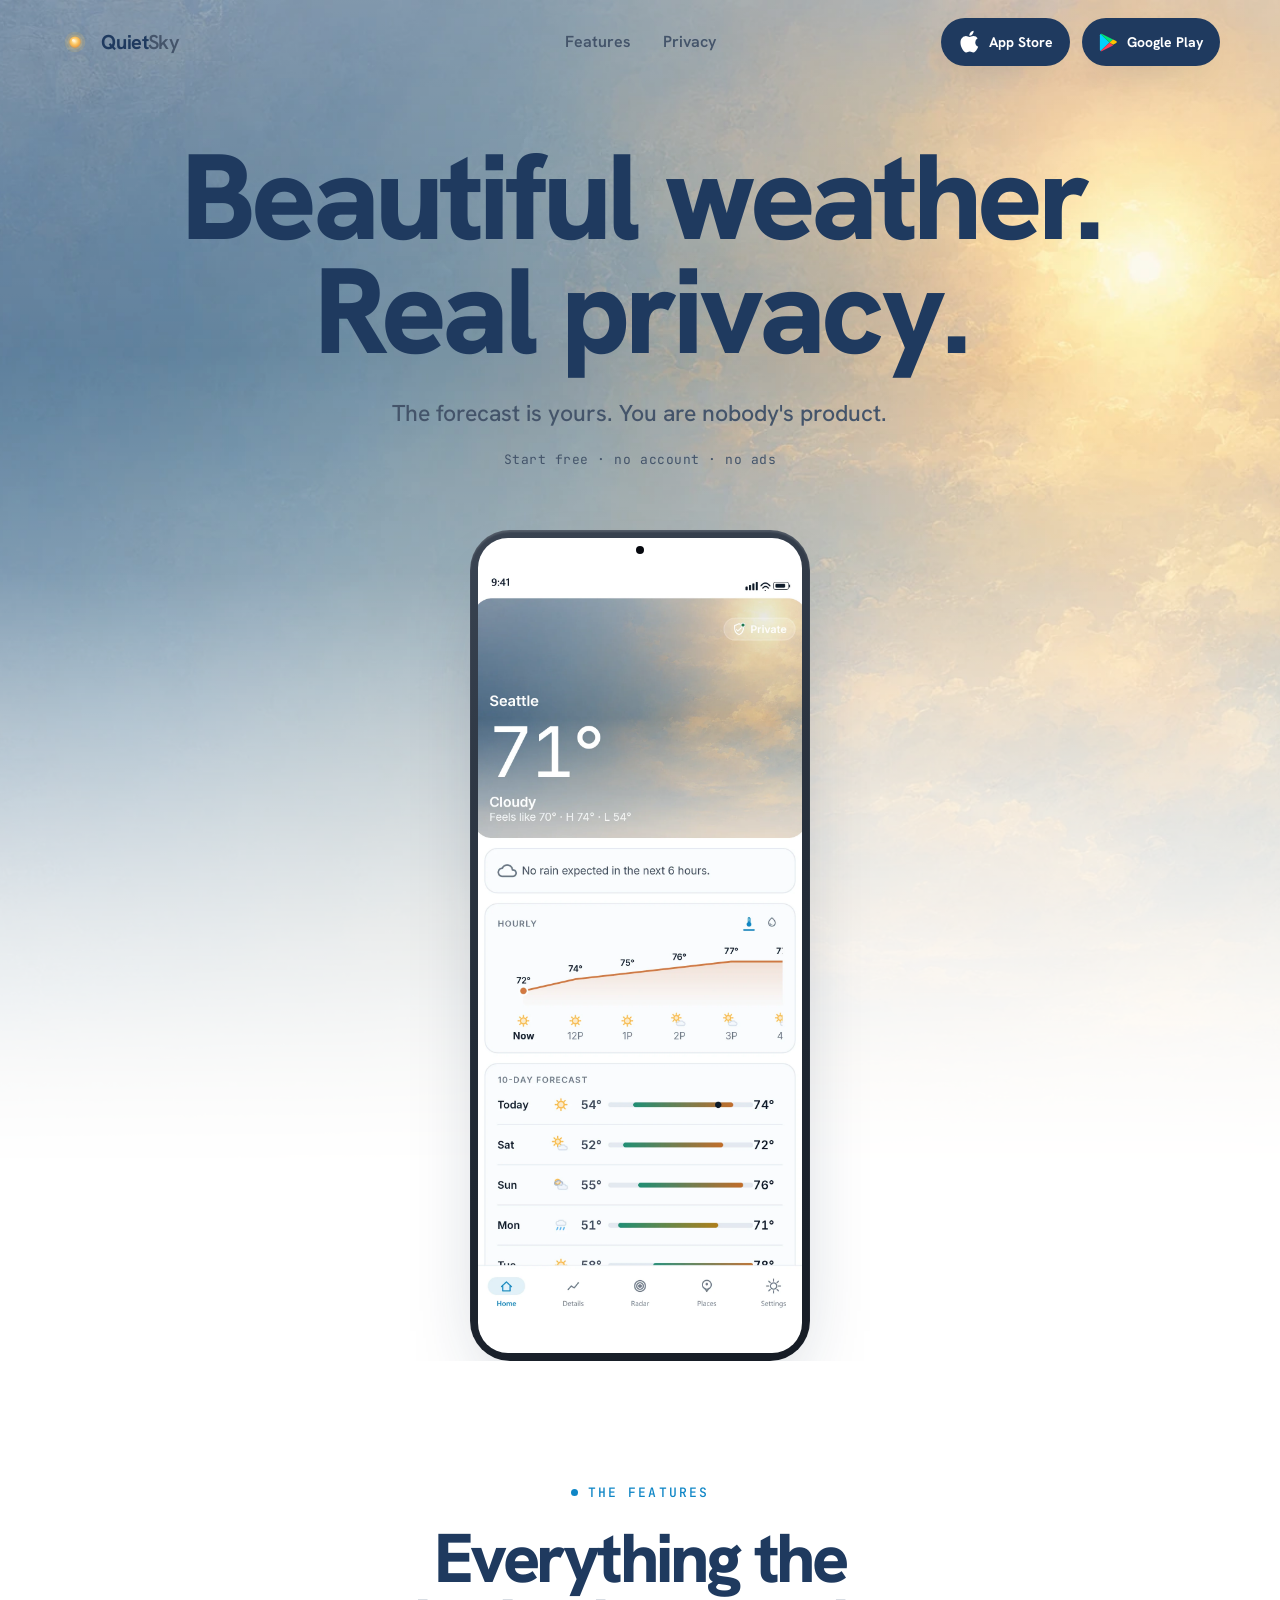
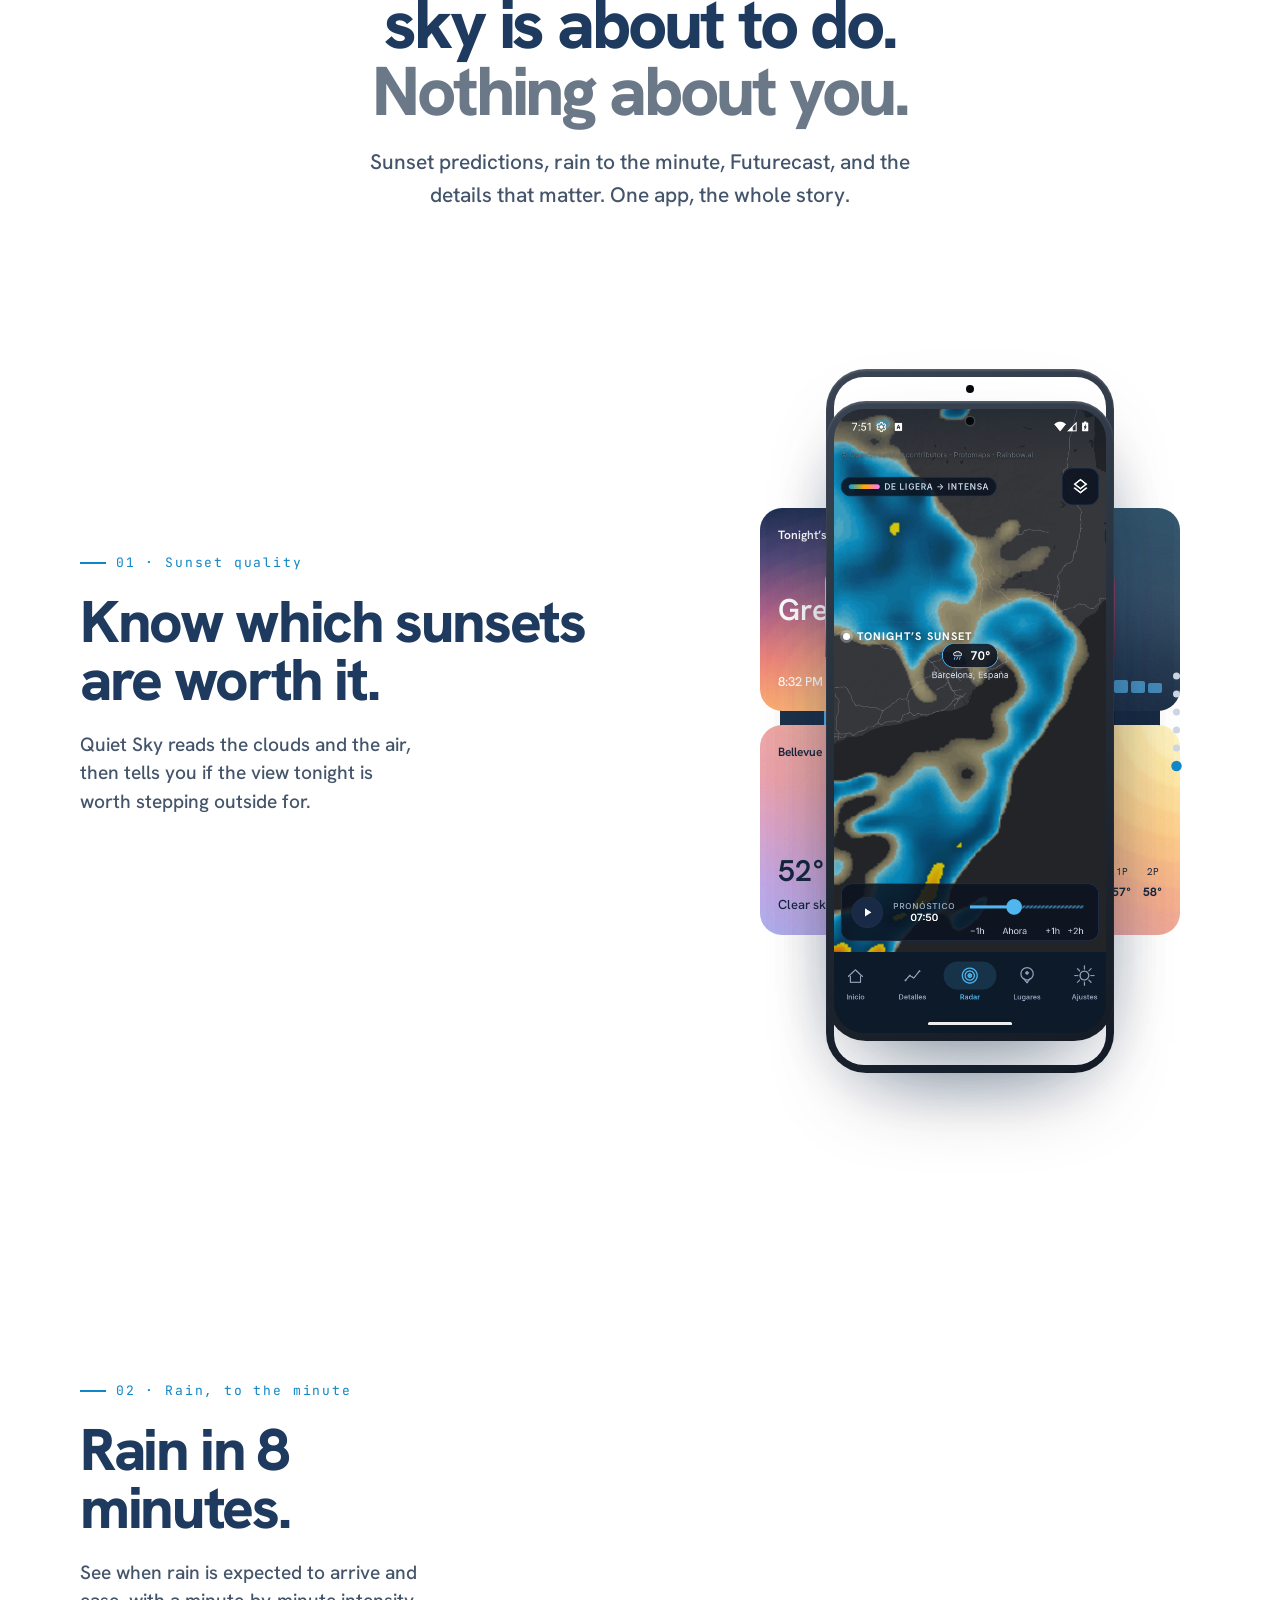
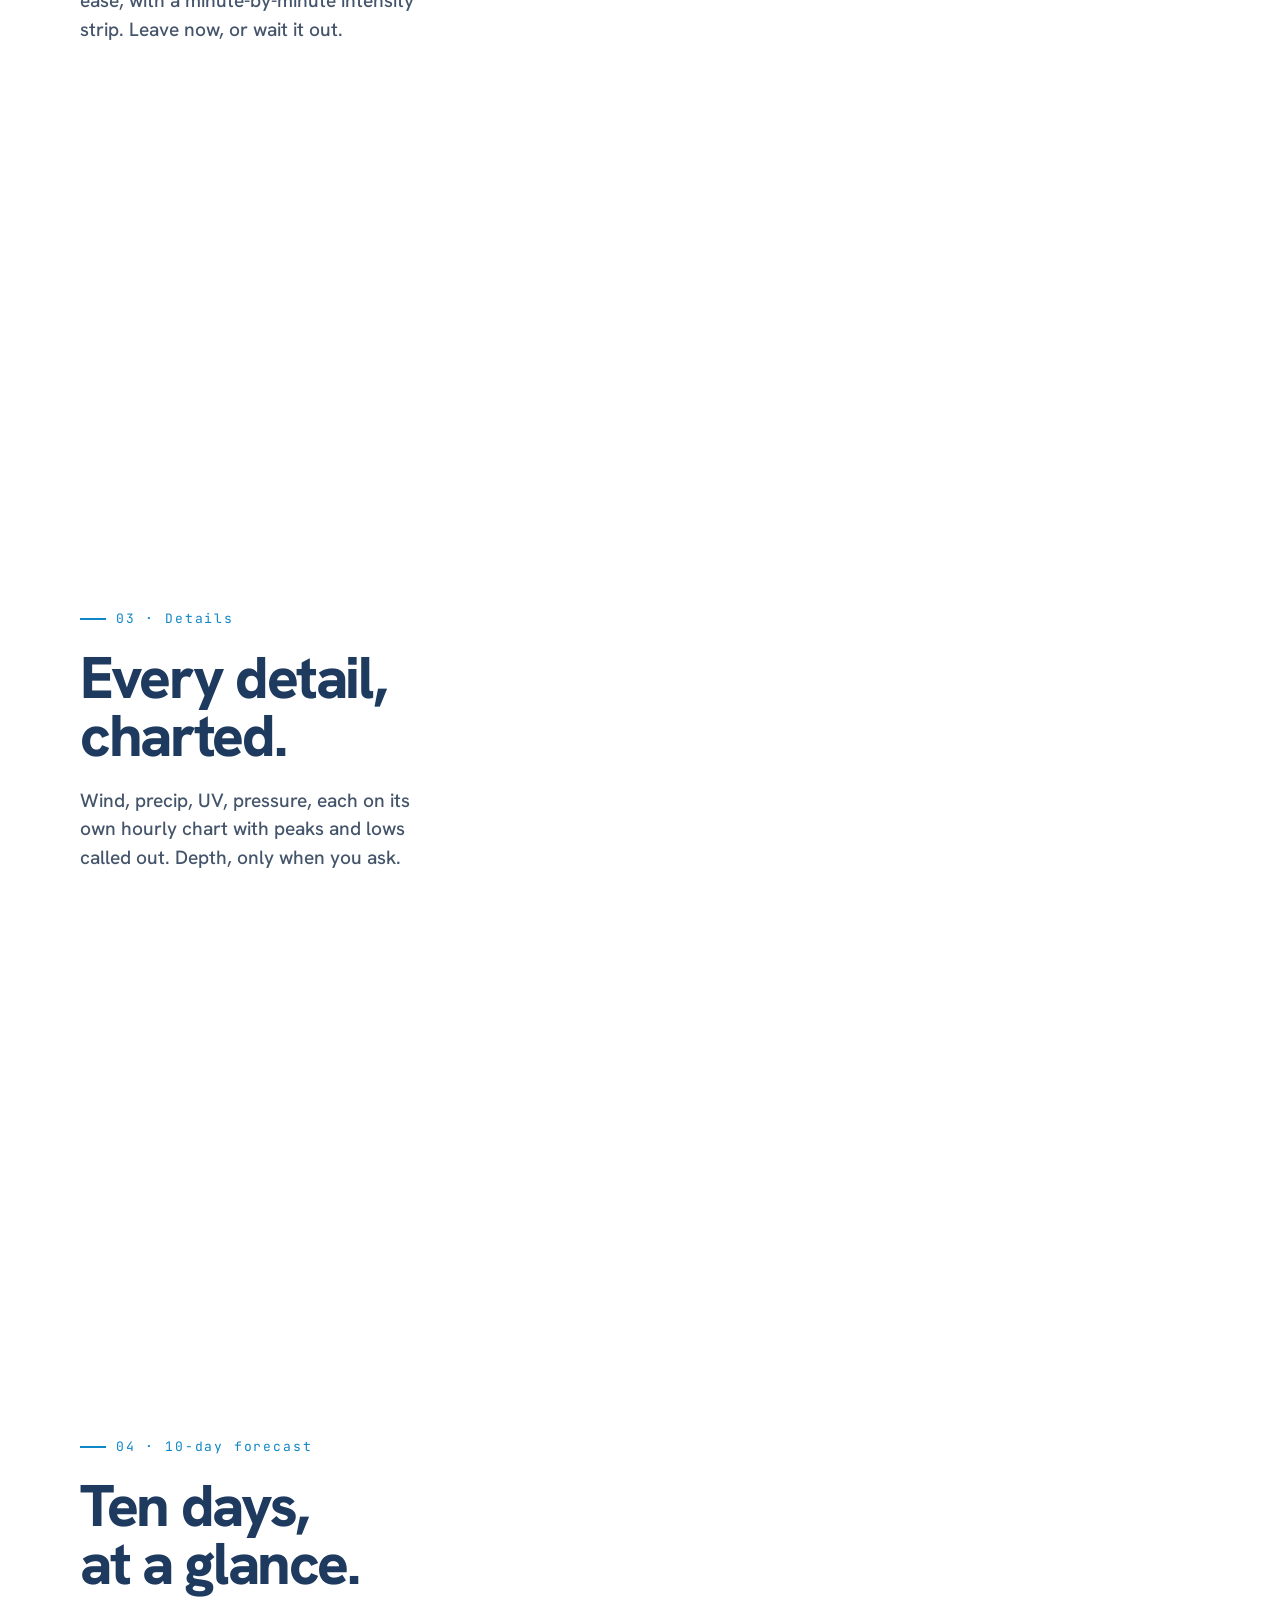
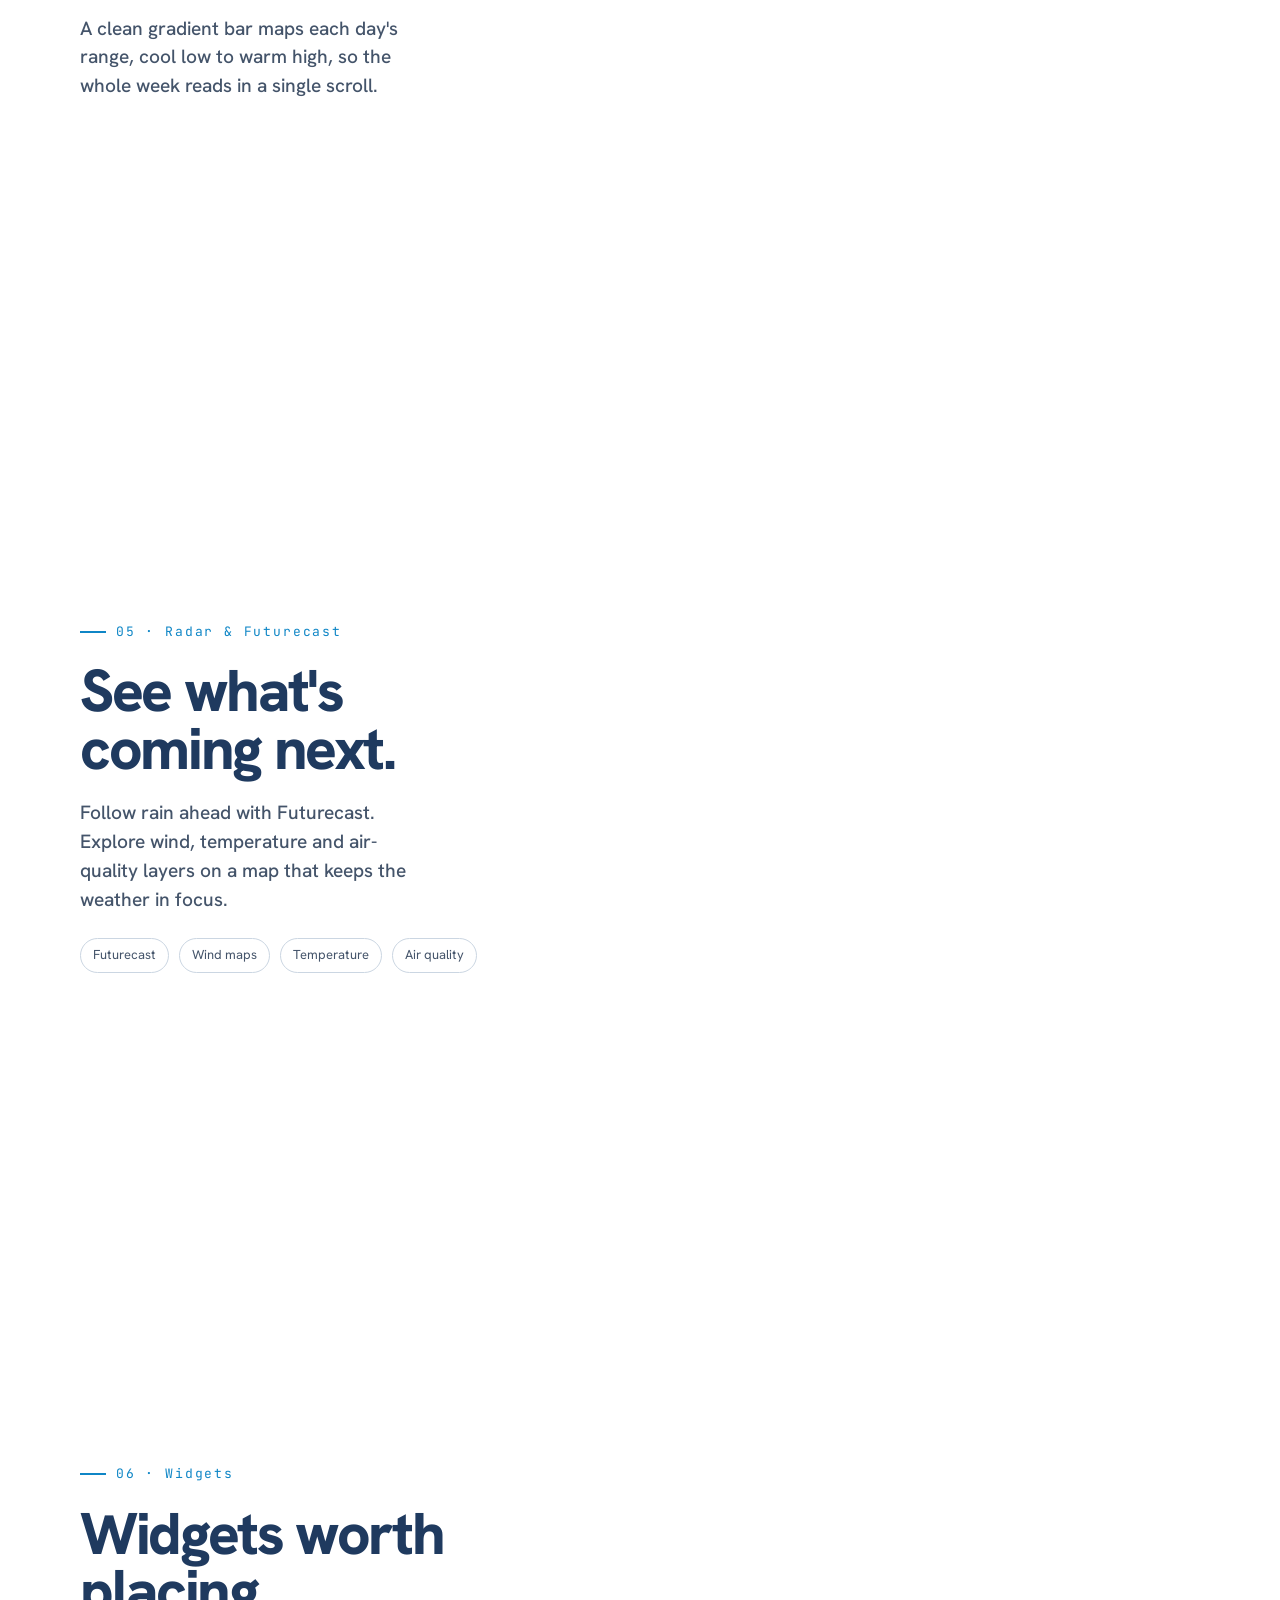
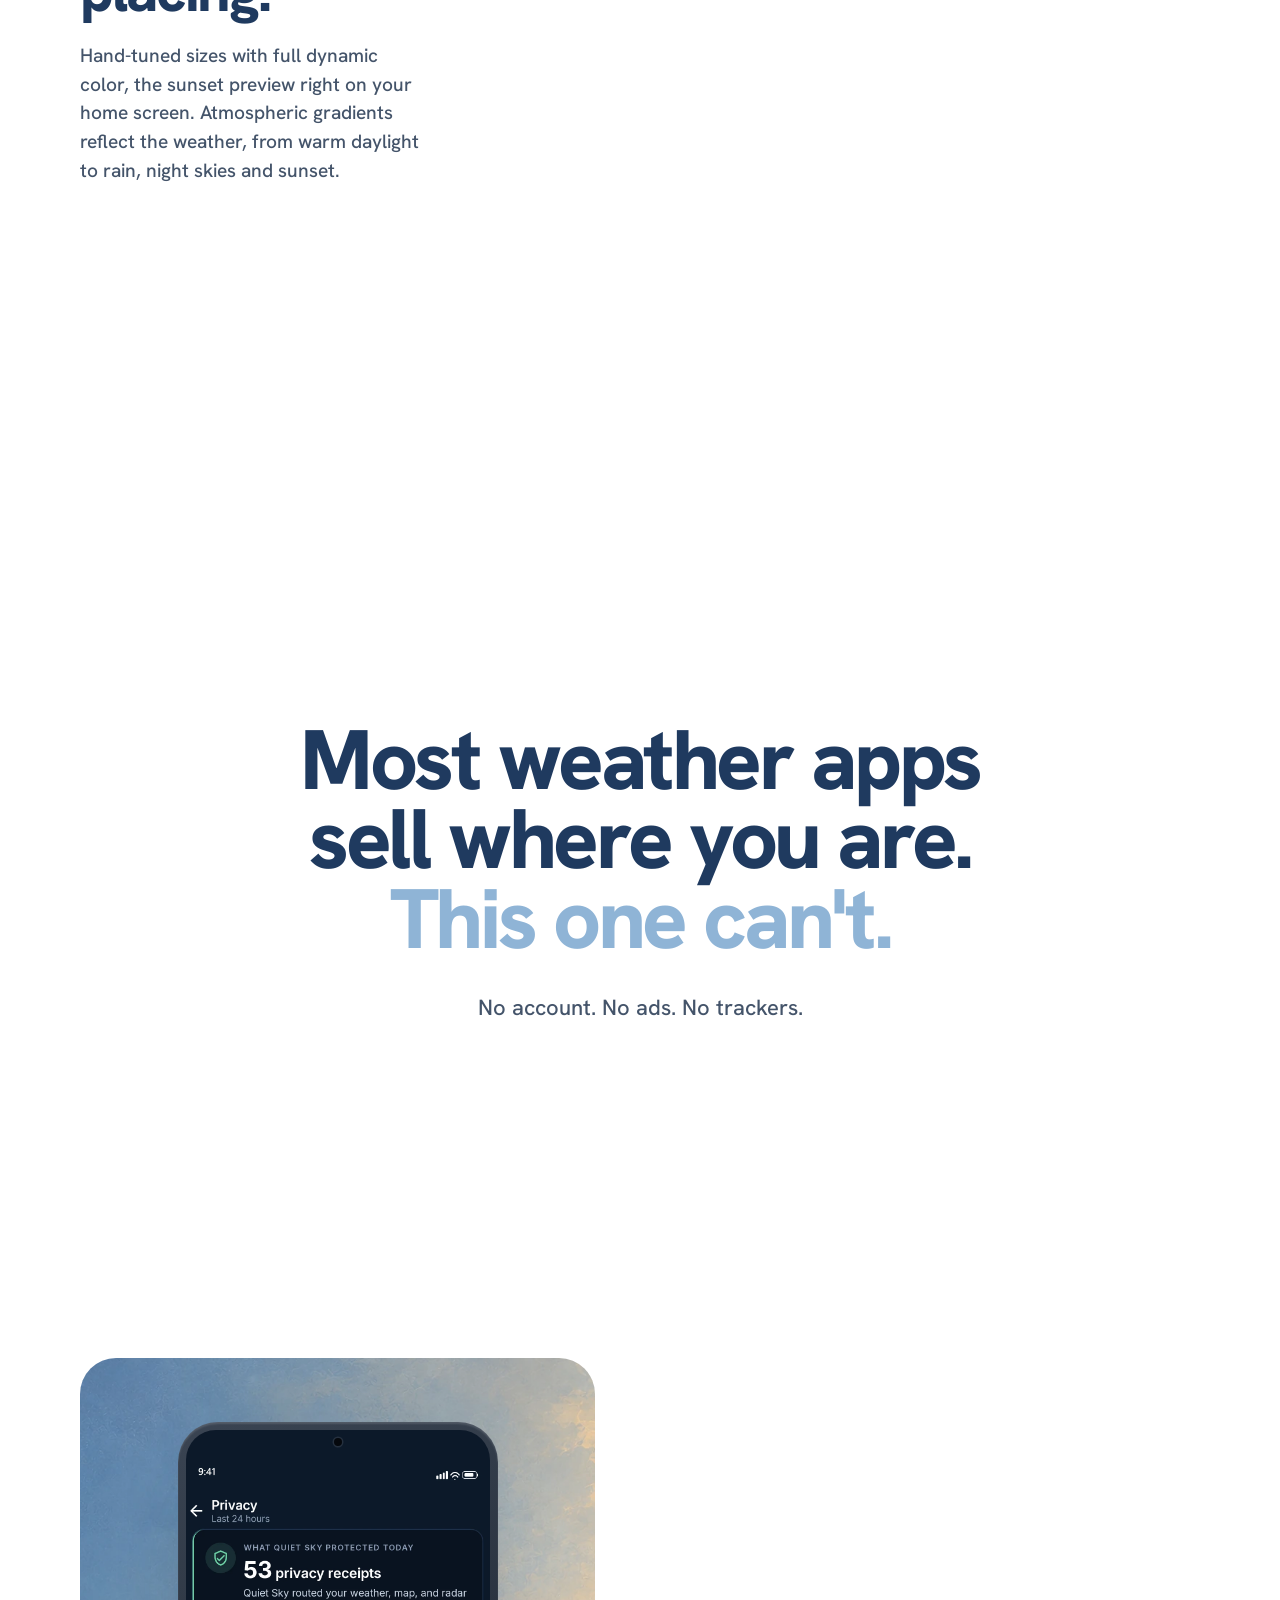
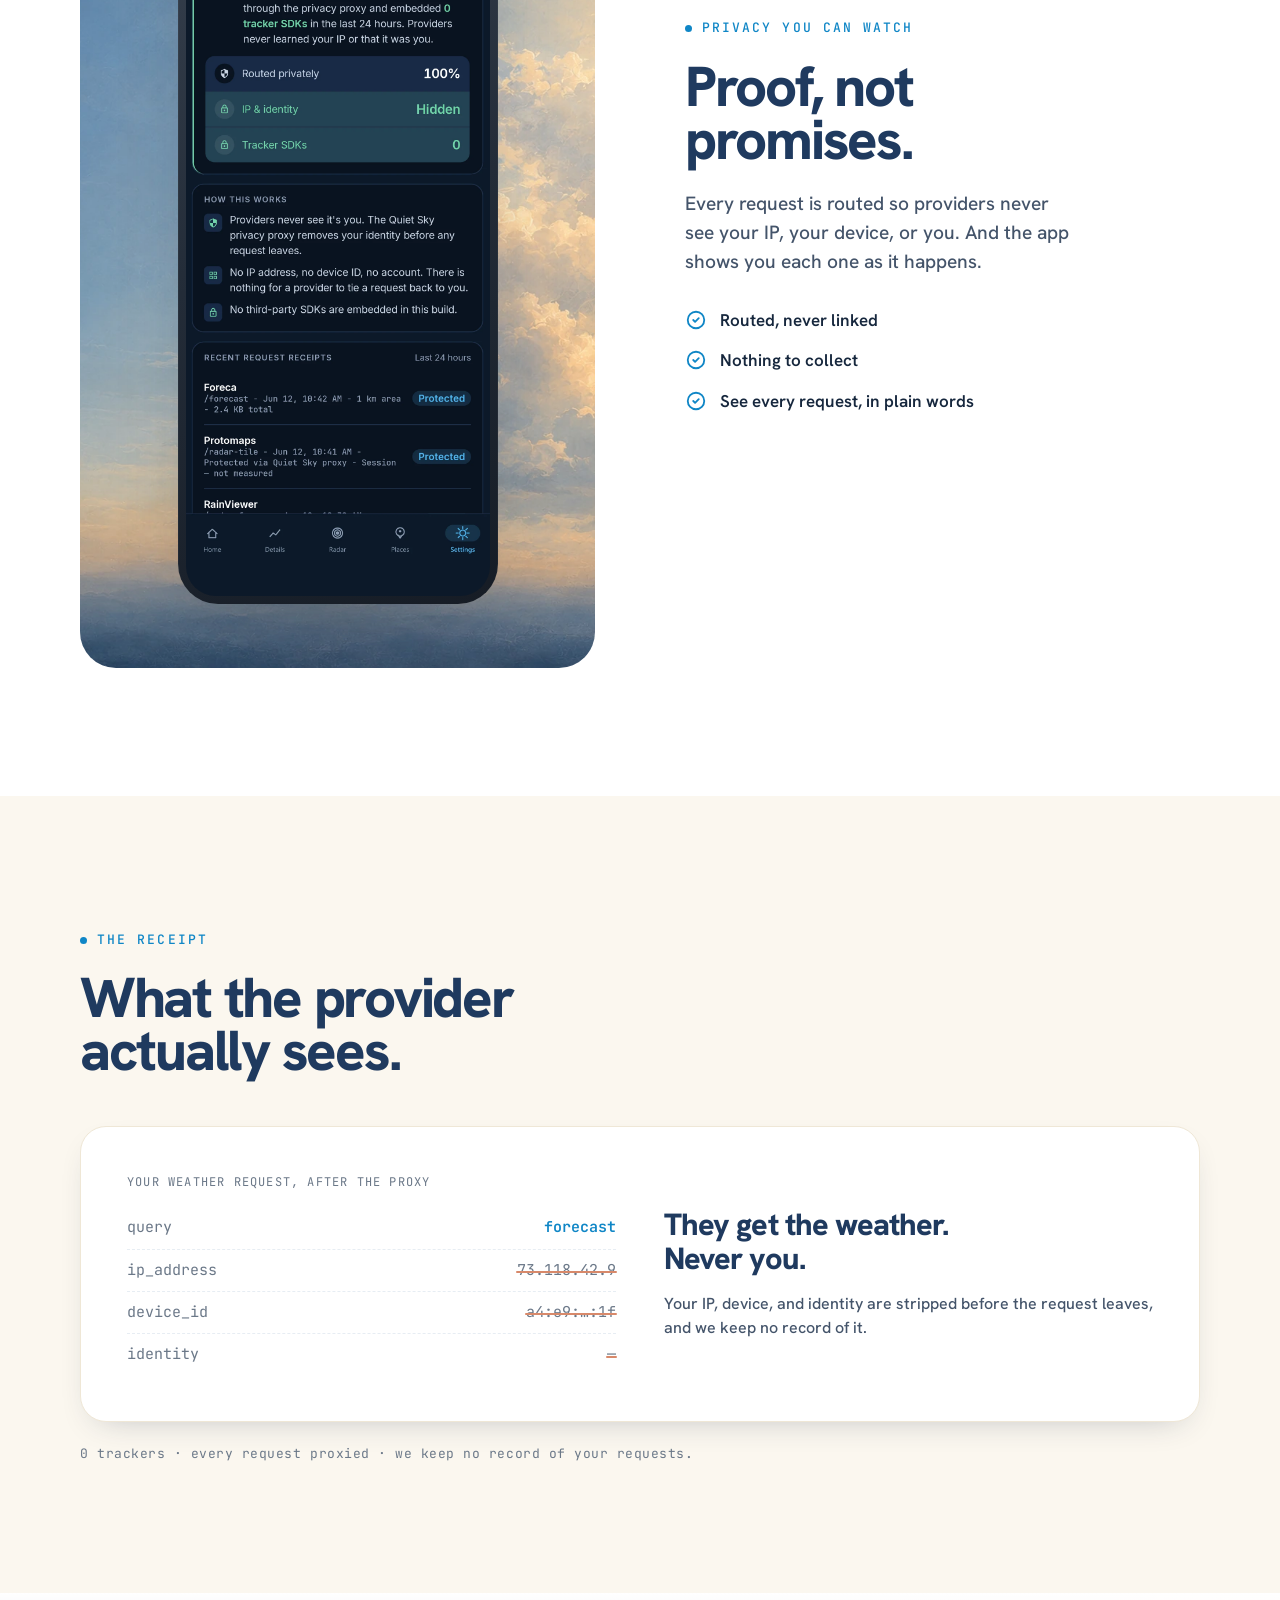
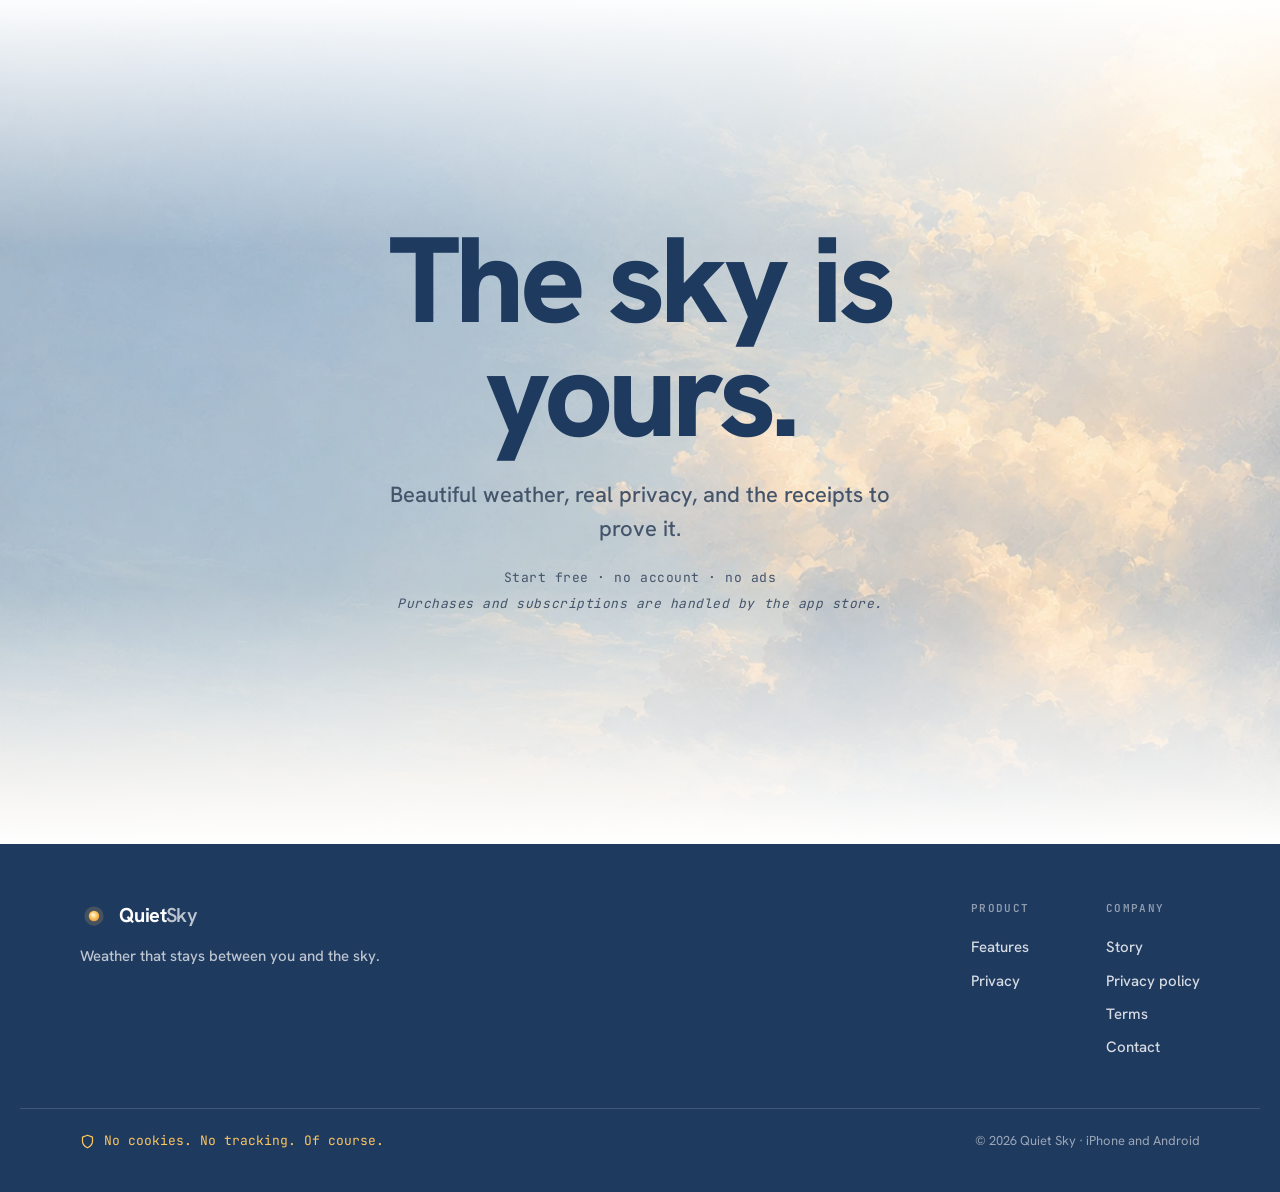
==== commit c2e107f7: "Prepare iPhone launch website draft for widget review" ====
--- a/index.html
+++ b/index.html
@@ -7,17 +7,17 @@
 <link rel="icon" href="assets/favicon-32.png" type="image/png" sizes="32x32">
 <link rel="shortcut icon" href="favicon.ico">
 <link rel="apple-touch-icon" href="assets/apple-touch-icon.png">
-<title>Private Weather App. Quiet Sky — beautiful weather, real privacy. No Ads. No Tracking.</title>
-<meta name="description" content="A private weather app for Android. Beautiful skies, real privacy. Providers never see your IP, device, or identity, and we keep no record of your requests.">
+<title>Quiet Sky for iPhone and Android | Beautiful weather. Real privacy.</title>
+<meta name="description" content="Private weather for iPhone and Android. Rain timing, Futurecast, wind maps and beautiful widgets. No ads. No account.">
 <link rel="canonical" href="https://getquietsky.app/">
 <meta property="og:title" content="Quiet Sky — beautiful weather, real privacy">
-<meta property="og:description" content="The weather app that can't track you. Providers never see your IP, device, or identity. Android, no ads, no accounts.">
+<meta property="og:description" content="Beautiful weather for iPhone and Android. Rain timing, radar and widgets, with privacy built in.">
 <meta property="og:type" content="website">
 <meta property="og:url" content="https://getquietsky.app/">
 <meta property="og:image" content="https://getquietsky.app/assets/og-image.png">
 <meta name="twitter:card" content="summary_large_image">
 <meta name="twitter:title" content="Quiet Sky — beautiful weather, real privacy">
-<meta name="twitter:description" content="The weather app that can't track you. Android, no ads, no accounts.">
+<meta name="twitter:description" content="Private weather for iPhone and Android. No ads. No account.">
 <meta name="twitter:image" content="https://getquietsky.app/assets/og-image.png">
 <link rel="stylesheet" href="fonts.css">
 <link rel="stylesheet" href="styles-bold.css">
@@ -73,6 +73,7 @@
     .stage-card { transition: opacity .25s linear; transform: none !important; }
   }
 </style>
+<link rel="stylesheet" href="platform-update.css">
 </head>
 <body>
 
@@ -94,10 +95,10 @@
     <a href="#features">Features</a>
     <a href="#privacy">Privacy</a>
   </div>
-  <a class="btn btn-primary js-play" href="https://play.google.com/store/apps/details?id=app.getquietsky.android&amp;utm_source=website&amp;utm_medium=referral&amp;utm_campaign=site_launch&amp;utm_content=nav" aria-label="Get Quiet Sky on Google Play">
-    <svg viewBox="0 0 24 26" aria-hidden="true"><path d="M2 2.2 13.4 13 2 23.8c-.5-.3-.9-.9-.9-1.7V3.9c0-.8.4-1.4.9-1.7Z" fill="#00D2FF"/><path d="M17.7 9.2 13.4 13 2 2.2c.5-.3 1.1-.3 1.8.1l13.9 6.9Z" fill="#00E676"/><path d="M17.7 16.8 3.8 23.7c-.7.4-1.3.4-1.8.1L13.4 13l4.3 3.8Z" fill="#FF3D57"/><path d="m17.7 9.2 4 2c1 .6 1 1.9 0 2.5l-4 2L13.4 13l4.3-3.8Z" fill="#FFC400"/></svg>
-    <span class="lbl-long">Get it on Google Play</span>
-  </a>
+  <div class="nav-store-buttons" aria-label="Download Quiet Sky">
+      <span class="btn btn-primary nav-store-button is-pending" aria-label="App Store download link will be added after approval"><svg class="apple-logo" viewBox="8 8 21 24" fill="currentColor" aria-hidden="true"><path d="M24.76888,20.30068a4.94881,4.94881,0,0,1,2.35656-4.15206,5.06566,5.06566,0,0,0-3.99116-2.15768c-1.67924-.17626-3.30719,1.00483-4.1629,1.00483-.87227,0-2.18977-.98733-3.6085-.95814a5.31529,5.31529,0,0,0-4.47292,2.72787c-1.934,3.34842-.49141,8.26947,1.3612,10.97608.9269,1.32535,2.01018,2.8058,3.42763,2.7533,1.38706-.05753,1.9051-.88448,3.5794-.88448,1.65876,0,2.14479.88448,3.591.8511,1.48838-.02416,2.42613-1.33124,3.32051-2.66914a10.962,10.962,0,0,0,1.51842-3.09251A4.78205,4.78205,0,0,1,24.76888,20.30068Z"/><path d="M22.03725,12.21089a4.87248,4.87248,0,0,0,1.11452-3.49062,4.95746,4.95746,0,0,0-3.20758,1.65961,4.63634,4.63634,0,0,0-1.14371,3.36139A4.09905,4.09905,0,0,0,22.03725,12.21089Z"/></svg><span>App Store</span></span>
+      <a class="btn btn-primary nav-store-button" href="https://play.google.com/store/apps/details?id=app.getquietsky.android&amp;utm_source=website&amp;utm_medium=referral&amp;utm_campaign=ios_website_update&amp;utm_content=nav" aria-label="Get Quiet Sky on Google Play"><svg viewBox="0 0 24 26" aria-hidden="true"><path d="M2 2.2 13.4 13 2 23.8c-.5-.3-.9-.9-.9-1.7V3.9c0-.8.4-1.4.9-1.7Z" fill="#00D2FF"/><path d="M17.7 9.2 13.4 13 2 2.2c.5-.3 1.1-.3 1.8.1l13.9 6.9Z" fill="#00E676"/><path d="M17.7 16.8 3.8 23.7c-.7.4-1.3.4-1.8.1L13.4 13l4.3 3.8Z" fill="#FF3D57"/><path d="m17.7 9.2 4 2c1 .6 1 1.9 0 2.5l-4 2L13.4 13l4.3-3.8Z" fill="#FFC400"/></svg><span>Google Play</span></a>
+    </div>
 </nav>
 
 <!-- ============ HERO ============ -->
@@ -106,12 +107,7 @@
   <div class="hero-inner">
     <h1 class="d1"><span class="it">Beautiful weather.</span><span class="it">Real privacy.</span></h1>
     <p class="sub">The forecast is yours. You are nobody's product.</p>
-    <div class="hero-cta">
-      <a class="btn btn-trust btn-lg js-play" href="https://play.google.com/store/apps/details?id=app.getquietsky.android&amp;utm_source=website&amp;utm_medium=referral&amp;utm_campaign=site_launch&amp;utm_content=hero">
-        <svg viewBox="0 0 24 26" aria-hidden="true"><path d="M2 2.2 13.4 13 2 23.8c-.5-.3-.9-.9-.9-1.7V3.9c0-.8.4-1.4.9-1.7Z" fill="#fff" opacity=".95"/><path d="M17.7 9.2 13.4 13 2 2.2c.5-.3 1.1-.3 1.8.1l13.9 6.9Z" fill="#fff"/><path d="M17.7 16.8 3.8 23.7c-.7.4-1.3.4-1.8.1L13.4 13l4.3 3.8Z" fill="#fff" opacity=".85"/><path d="m17.7 9.2 4 2c1 .6 1 1.9 0 2.5l-4 2L13.4 13l4.3-3.8Z" fill="#fff" opacity=".9"/></svg>
-        Get it on Google Play
-      </a>
-    </div>
+    
     <p class="hero-note">Start free · no account · no ads</p>
   </div>
   <div class="hero-phone reveal">
@@ -125,7 +121,7 @@
     <div class="feat-intro reveal">
       <span class="kicker">The features</span>
       <h2>Everything the sky is about to do. <span class="soft">Nothing about you.</span></h2>
-      <p>Sunset predictions, rain to the minute, and the details that matter. One device, the whole story.</p>
+      <p>Sunset predictions, rain to the minute, Futurecast, and the details that matter. One app, the whole story.</p>
     </div>
 
     <div class="pin-grid">
@@ -134,14 +130,14 @@
         <article class="panel" data-panel="0">
           <span class="n">01 · Sunset quality</span>
           <h3>Know which sunsets<br>are worth it.</h3>
-          <p>From three hours out, Quiet Sky reads the clouds and the air, then tells you if tonight is worth stepping outside for.</p>
+          <p>Quiet Sky reads the clouds and the air, then tells you if the view tonight is worth stepping outside for.</p>
           <div class="inline-media"><div class="pad"><div class="app-card" data-qs-card="sunset"></div></div></div>
         </article>
 
         <article class="panel" data-panel="1">
           <span class="n">02 · Rain, to the minute</span>
           <h3>Rain in 8<br>minutes.</h3>
-          <p>A live precipitation countdown with a minute-by-minute intensity strip. Leave now, or wait it out.</p>
+          <p>See when rain is expected to arrive and ease, with a minute-by-minute intensity strip. Leave now, or wait it out.</p>
           <div class="inline-media"><div class="pad"><div class="app-card" data-qs-card="nowcast"></div></div></div>
         </article>
 
@@ -149,31 +145,27 @@
           <span class="n">03 · Details</span>
           <h3>Every detail,<br>charted.</h3>
           <p>Wind, precip, UV, pressure, each on its own hourly chart with peaks and lows called out. Depth, only when you ask.</p>
-          <div class="mini">
-            <div><svg viewBox="0 0 24 24" fill="none" stroke="currentColor" stroke-width="2" stroke-linecap="round" stroke-linejoin="round"><path d="m9 12 2 2 4-4"/><circle cx="12" cy="12" r="9"/></svg>Peaks &amp; lows</div>
-            <div><svg viewBox="0 0 24 24" fill="none" stroke="currentColor" stroke-width="2" stroke-linecap="round" stroke-linejoin="round"><path d="m9 12 2 2 4-4"/><circle cx="12" cy="12" r="9"/></svg>Tap any metric</div>
-          </div>
           <div class="inline-media"><div class="phone"><img src="assets/screen-wind.webp" width="1080" height="2640" loading="lazy" alt="Wind detail screen with an hourly wind chart and peak and low callouts."></div></div>
         </article>
 
-        <article class="panel" data-panel="3">
+        <article class="panel" data-panel="3" id="forecast">
           <span class="n">04 · 10-day forecast</span>
           <h3>Ten days,<br>at a glance.</h3>
           <p>A clean gradient bar maps each day's range, cool low to warm high, so the whole week reads in a single scroll.</p>
-          <div class="inline-media"><div class="phone"><img src="assets/screen-10day.webp" width="1080" height="2640" loading="lazy" alt="10-day forecast with gradient temperature-range bars."></div></div>
-        </article>
-
-        <article class="panel" data-panel="4">
-          <span class="n">05 · Radar</span>
-          <h3>The weather,<br>nothing else.</h3>
-          <p>Map-first, a quiet basemap, and the only loud thing on screen is the sky coming your way. Scrub forward and watch it move.</p>
-          <div class="inline-media"><div class="phone"><img src="assets/screen-radar-light-202606.webp" width="1080" height="2640" loading="lazy" alt="Map-first radar over the Puget Sound with a time scrubber."></div></div>
-        </article>
-
-        <article class="panel" data-panel="5">
+          <div class="inline-media"><div class="phone phone-forecast"><img src="assets/screen-10day-current-ios.png" width="1320" height="2868" loading="lazy" alt="Current iPhone 10-day forecast with temperature, rain and cloud selectors and daily temperature-range bars."></div></div>
+        </article>
+
+        <article class="panel" data-panel="4" id="radar">
+          <span class="n">05 · Radar &amp; Futurecast</span>
+          <h3>See what's<br>coming next.</h3>
+          <p>Follow rain ahead with Futurecast. Explore wind, temperature and air-quality layers on a map that keeps the weather in focus.</p><div class="radar-labels"><span>Futurecast</span><span>Wind maps</span><span>Temperature</span><span>Air quality</span></div>
+          <div class="inline-media"><div class="phone phone-radar"><img src="assets/radar-futurecast-review.png" width="922" height="2048" loading="lazy" alt="Android radar preview over Barcelona with a past-to-future precipitation timeline. Interface shown in Spanish."></div></div>
+        </article>
+
+        <article class="panel" data-panel="5" id="widgets">
           <span class="n">06 · Widgets</span>
           <h3>Widgets worth<br>placing.</h3>
-          <p>Six hand-tuned sizes with full dynamic color, the sunset preview right on your home screen. Not a junk drawer of seventy.</p>
+          <p>Hand-tuned sizes with full dynamic color, the sunset preview right on your home screen. Atmospheric gradients reflect the weather, from warm daylight to rain, night skies and sunset.</p>
           <div class="inline-media"><div class="app-card wide" data-qs-card="widgets"></div></div>
         </article>
       </div>
@@ -184,8 +176,8 @@
           <div class="stage-card active" data-card="0"><div class="pad"><div class="app-card" data-qs-card="sunset"></div></div></div>
           <div class="stage-card" data-card="1"><div class="pad"><div class="app-card" data-qs-card="nowcast"></div></div></div>
           <div class="stage-card" data-card="2"><div class="phone"><img src="assets/screen-wind.webp" width="1080" height="2640" loading="lazy" alt="Wind detail screen."></div></div>
-          <div class="stage-card" data-card="3"><div class="phone"><img src="assets/screen-10day.webp" width="1080" height="2640" loading="lazy" alt="10-day forecast."></div></div>
-          <div class="stage-card" data-card="4"><div class="phone"><img src="assets/screen-radar-light-202606.webp" width="1080" height="2640" loading="lazy" alt="Map-first radar."></div></div>
+          <div class="stage-card" data-card="3"><div class="phone phone-forecast"><img src="assets/screen-10day-current-ios.png" width="1320" height="2868" loading="lazy" alt="Current 10-day forecast with temperature, rain and cloud selectors."></div></div>
+          <div class="stage-card" data-card="4"><div class="phone phone-radar"><img src="assets/radar-futurecast-review.png" width="922" height="2048" loading="lazy" alt="Android Futurecast radar preview with a past-to-future timeline."></div></div>
           <div class="stage-card" data-card="5"><div class="app-card wide" data-qs-card="widgets"></div></div>
           <div class="pin-ticks" id="ticks"><i class="on"></i><i></i><i></i><i></i><i></i><i></i></div>
         </div>
@@ -198,7 +190,7 @@
 <section class="statement">
   <div class="wrap reveal">
     <h2 class="d2">Most weather apps<br>sell where you are.<br><span class="dim">This one can't.</span></h2>
-    <p class="say">No Quiet Sky account. No ads. No trackers.</p>
+    <p class="say">No account. No ads. No trackers.</p>
   </div>
 </section>
 
@@ -251,12 +243,7 @@
   <div class="wrap reveal">
     <h2 class="d1">The sky is<br>yours.</h2>
     <p class="sub">Beautiful weather, real privacy, and the receipts to prove it.</p>
-    <div class="fcta">
-      <a class="btn btn-trust btn-lg js-play" href="https://play.google.com/store/apps/details?id=app.getquietsky.android&amp;utm_source=website&amp;utm_medium=referral&amp;utm_campaign=site_launch&amp;utm_content=footer">
-        <svg viewBox="0 0 24 26" aria-hidden="true"><path d="M2 2.2 13.4 13 2 23.8c-.5-.3-.9-.9-.9-1.7V3.9c0-.8.4-1.4.9-1.7Z" fill="#fff" opacity=".95"/><path d="M17.7 9.2 13.4 13 2 2.2c.5-.3 1.1-.3 1.8.1l13.9 6.9Z" fill="#fff"/><path d="M17.7 16.8 3.8 23.7c-.7.4-1.3.4-1.8.1L13.4 13l4.3 3.8Z" fill="#fff" opacity=".85"/><path d="m17.7 9.2 4 2c1 .6 1 1.9 0 2.5l-4 2L13.4 13l4.3-3.8Z" fill="#fff" opacity=".9"/></svg>
-        Get it on Google Play
-      </a>
-    </div>
+    
     <p class="hero-note" style="margin-top:22px">Start free · no account · no ads</p>
     <p class="hero-note" style="margin-top:6px"><em>Purchases and subscriptions are handled by the app store.</em></p>
   </div>
@@ -288,13 +275,13 @@
         <a href="Story.html">Story</a>
         <a href="Privacy.html">Privacy policy</a>
         <a href="Terms.html">Terms</a>
-        <a href="mailto:quiet.sky.weather@gmail.com">Contact</a>
+        <a href="mailto:support@getquietsky.app">Contact</a>
       </div>
     </div>
   </div>
   <div class="footer-base">
     <span class="nt"><svg width="15" height="15" viewBox="0 0 24 24" fill="none" stroke="currentColor" stroke-width="2" stroke-linecap="round" stroke-linejoin="round"><path d="M12 22s8-4 8-10V5l-8-3-8 3v7c0 6 8 10 8 10Z"/></svg> No cookies. No tracking. Of course.</span>
-    <span class="cp">© 2026 Quiet Sky · Android-native, Material You</span>
+    <span class="cp">© 2026 Quiet Sky · iPhone and Android</span>
   </div>
 </footer>
 
--- a/platform-update.css
+++ b/platform-update.css
@@ -0,0 +1,53 @@
+/* Scoped platform-update proposal; base brand tokens and layout retained. */
+.store-buttons { display:flex; justify-content:center; align-items:center; flex-wrap:wrap; gap:24px; padding:12px; }
+.store-badge { display:inline-flex; align-items:center; justify-content:center; min-height:48px; }
+.store-badge img { width:auto; height:48px; max-width:none; }
+.apple-badge { cursor:default; }
+/* Google's supplied bitmap includes built-in clear space; equalize visible badges. */
+.play-badge { width:162px; height:48px; position:relative; }
+.play-badge img { position:absolute; height:72px; width:auto; }
+.store-badge:focus-visible, .btn:focus-visible { outline:3px solid var(--trust); outline-offset:8px; }
+.nav { display:grid; grid-template-columns:minmax(0,1fr) auto minmax(0,1fr); }
+.nav > .brand { grid-column:1; justify-self:start; }
+.nav .nav-links { grid-column:2; justify-self:center; }
+.nav-store-buttons { grid-column:3; justify-self:end; display:flex; gap:12px; align-items:center; }
+.nav .nav-store-button { min-height:48px; padding:10px 16px; font-size:14px; white-space:nowrap; }
+.nav .nav-store-button { align-items:center; line-height:1; }
+.nav .nav-store-button svg { display:block; flex-shrink:0; }
+.nav .nav-store-button .apple-logo { width:22px; height:24px; }
+.nav .is-pending { cursor:default; }
+.nav .is-pending:hover { transform:none; background:var(--navy); }
+.hero-cta { margin-top:20px; }
+.hero-inner { max-width:1200px; }
+.hero-note { color:var(--ink-2); }
+.panel[id] { scroll-margin-top:80px; }
+.phone-radar { aspect-ratio:922/2048; }
+.phone-forecast { aspect-ratio:1320/2868; }
+.phone-forecast::after { display:none; }
+.fcta { justify-content:center; }
+.radar-labels { display:flex; flex-wrap:wrap; gap:10px; margin-top:24px; }
+.radar-labels span { padding:6px 12px; border:1px solid var(--line-2); border-radius:999px; font-size:13px; color:var(--ink-2); }
+.screen-caption, .artwork-caption { font-family:var(--mono); font-size:11px; line-height:1.6; color:var(--ink-2); text-align:center; }
+.screen-caption { margin-bottom:12px; }
+.atmospheric-gallery { display:grid; grid-template-columns:minmax(0,1fr) minmax(0,1fr); gap:14px; width:100%; }
+.atmospheric-preview { aspect-ratio:1; padding:18px; border-radius:22px; display:flex; flex-direction:column; justify-content:space-between; text-align:left; background-size:cover; color:var(--ink); }
+.atmospheric-preview.wide { grid-column:1/-1; aspect-ratio:2/1; }
+.atmospheric-preview.daylight { background-image:url('assets/widget-clear-day-vibrant.png'); }
+.atmospheric-preview.rain { background-image:url('assets/widget-rain-vibrant.png'); color:var(--canvas); }
+.atmospheric-preview.sunset { background-image:url('assets/widget-sunset-great-vibrant.png'); background-position:right center; color:var(--canvas); }
+.widget-label { font-size:12px; font-weight:600; }
+.widget-value { display:block; font-size:30px; line-height:1.2; font-weight:600; margin-top:4px; }
+.widget-value small { font-size:15px; }
+.widget-detail { font-size:13px; font-weight:500; }
+.widget-rain-bars { display:flex; align-items:flex-end; gap:3px; height:28px; }
+.widget-rain-bars i { flex:1; border-radius:2px; }
+.widget-glance { display:flex; align-items:center; justify-content:space-between; gap:14px; }
+.widget-hours { display:flex; gap:12px; font-size:10px; text-align:center; }
+.widget-hours b { display:block; font-size:12px; margin-top:4px; }
+.atmospheric-gallery .artwork-caption { grid-column:1/-1; }
+@media(max-width:860px) { .radar-labels { justify-content:center; } }
+@media(max-width:820px) { .nav { grid-template-columns:auto minmax(0,1fr); gap:10px; } .nav-store-buttons { grid-column:2; gap:8px; } .nav .brand { font-size:16px; gap:6px; } .nav .brand > svg { width:24px; height:24px; } .nav .nav-store-button { min-height:44px; padding:8px 7px; font-size:12px; gap:5px; } .nav .nav-store-button svg { width:14px; height:16px; } }
+@media(max-width:820px) { .nav .nav-store-button .apple-logo { width:18px; height:20px; } }
+@media(max-width:600px) { .atmospheric-preview { padding:16px; } .widget-hours { gap:9px; } }
+@media(max-width:400px) { .store-buttons { gap:16px; } .store-badge img { height:40px; } .play-badge { width:135px; height:40px; } .play-badge img { height:60px; } }
+@media(prefers-reduced-motion:reduce) { *, *::before, *::after { animation:none !important; transition:none !important; } }
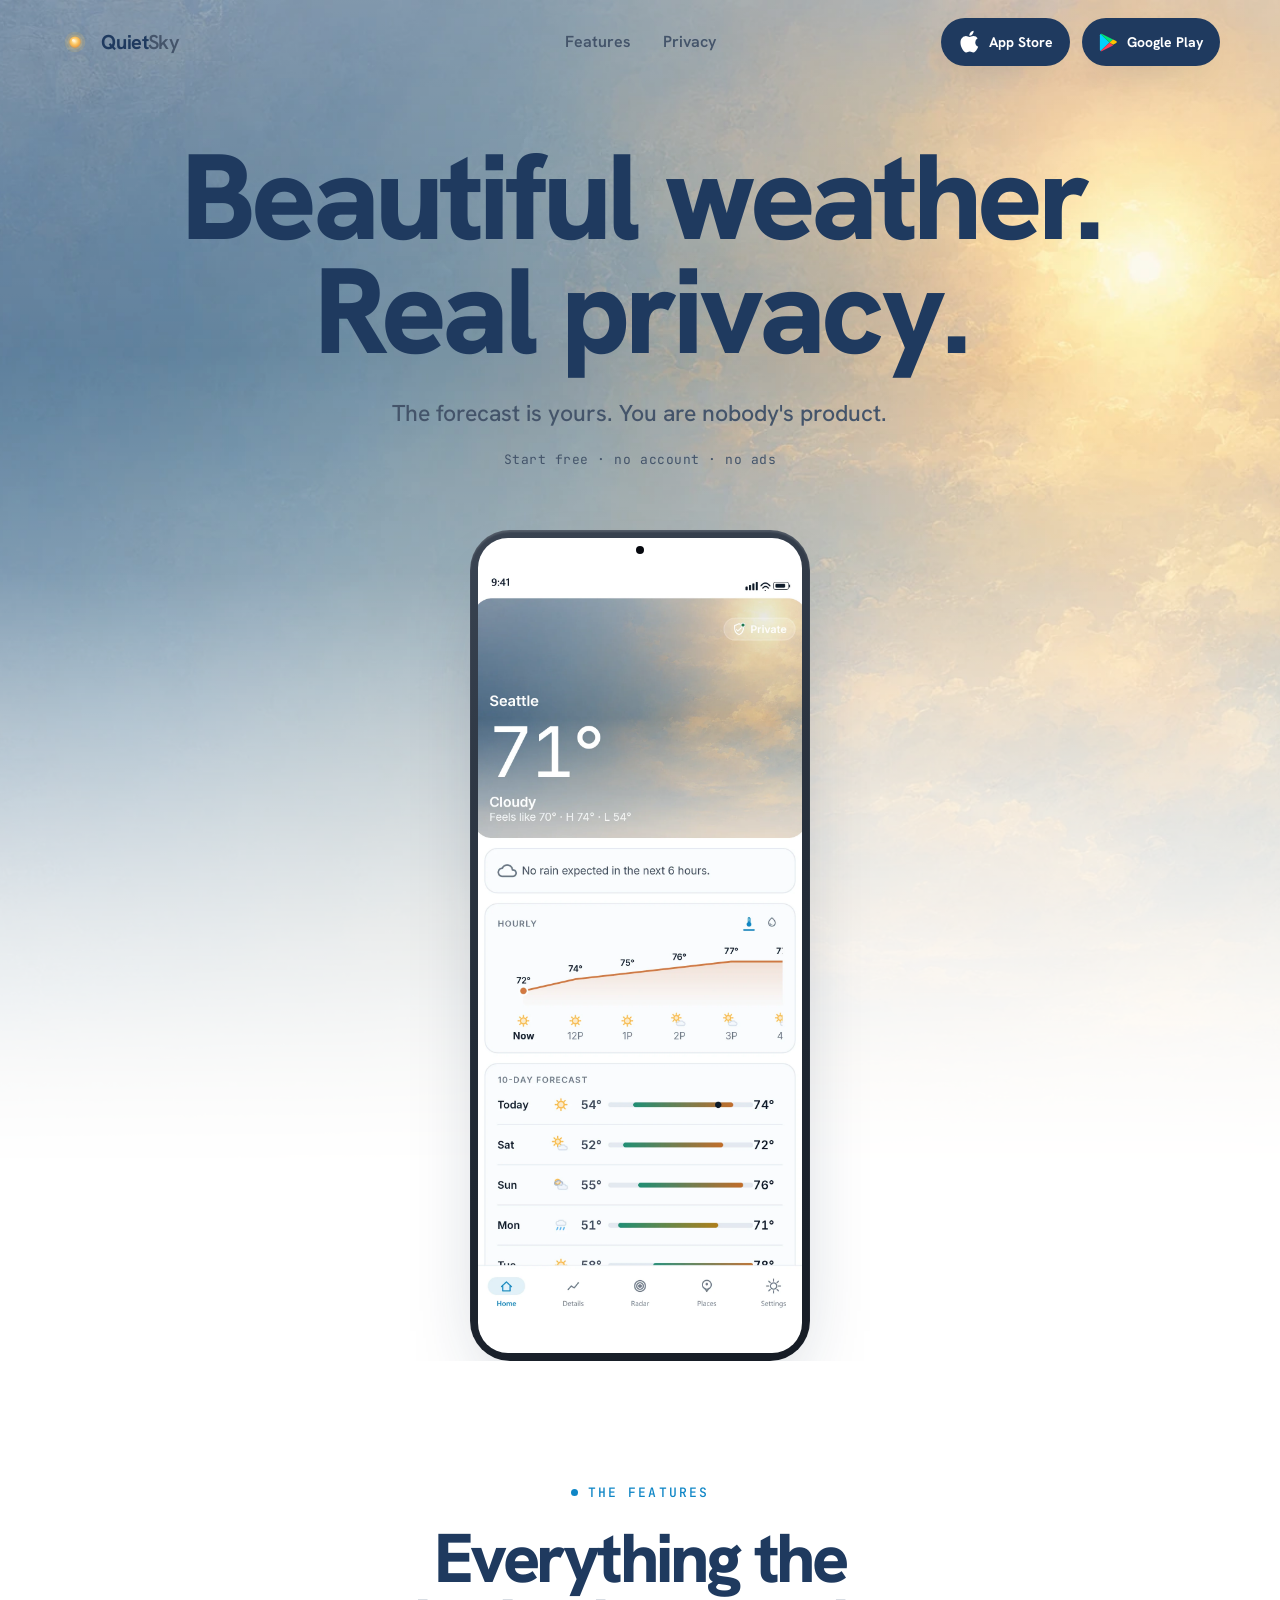
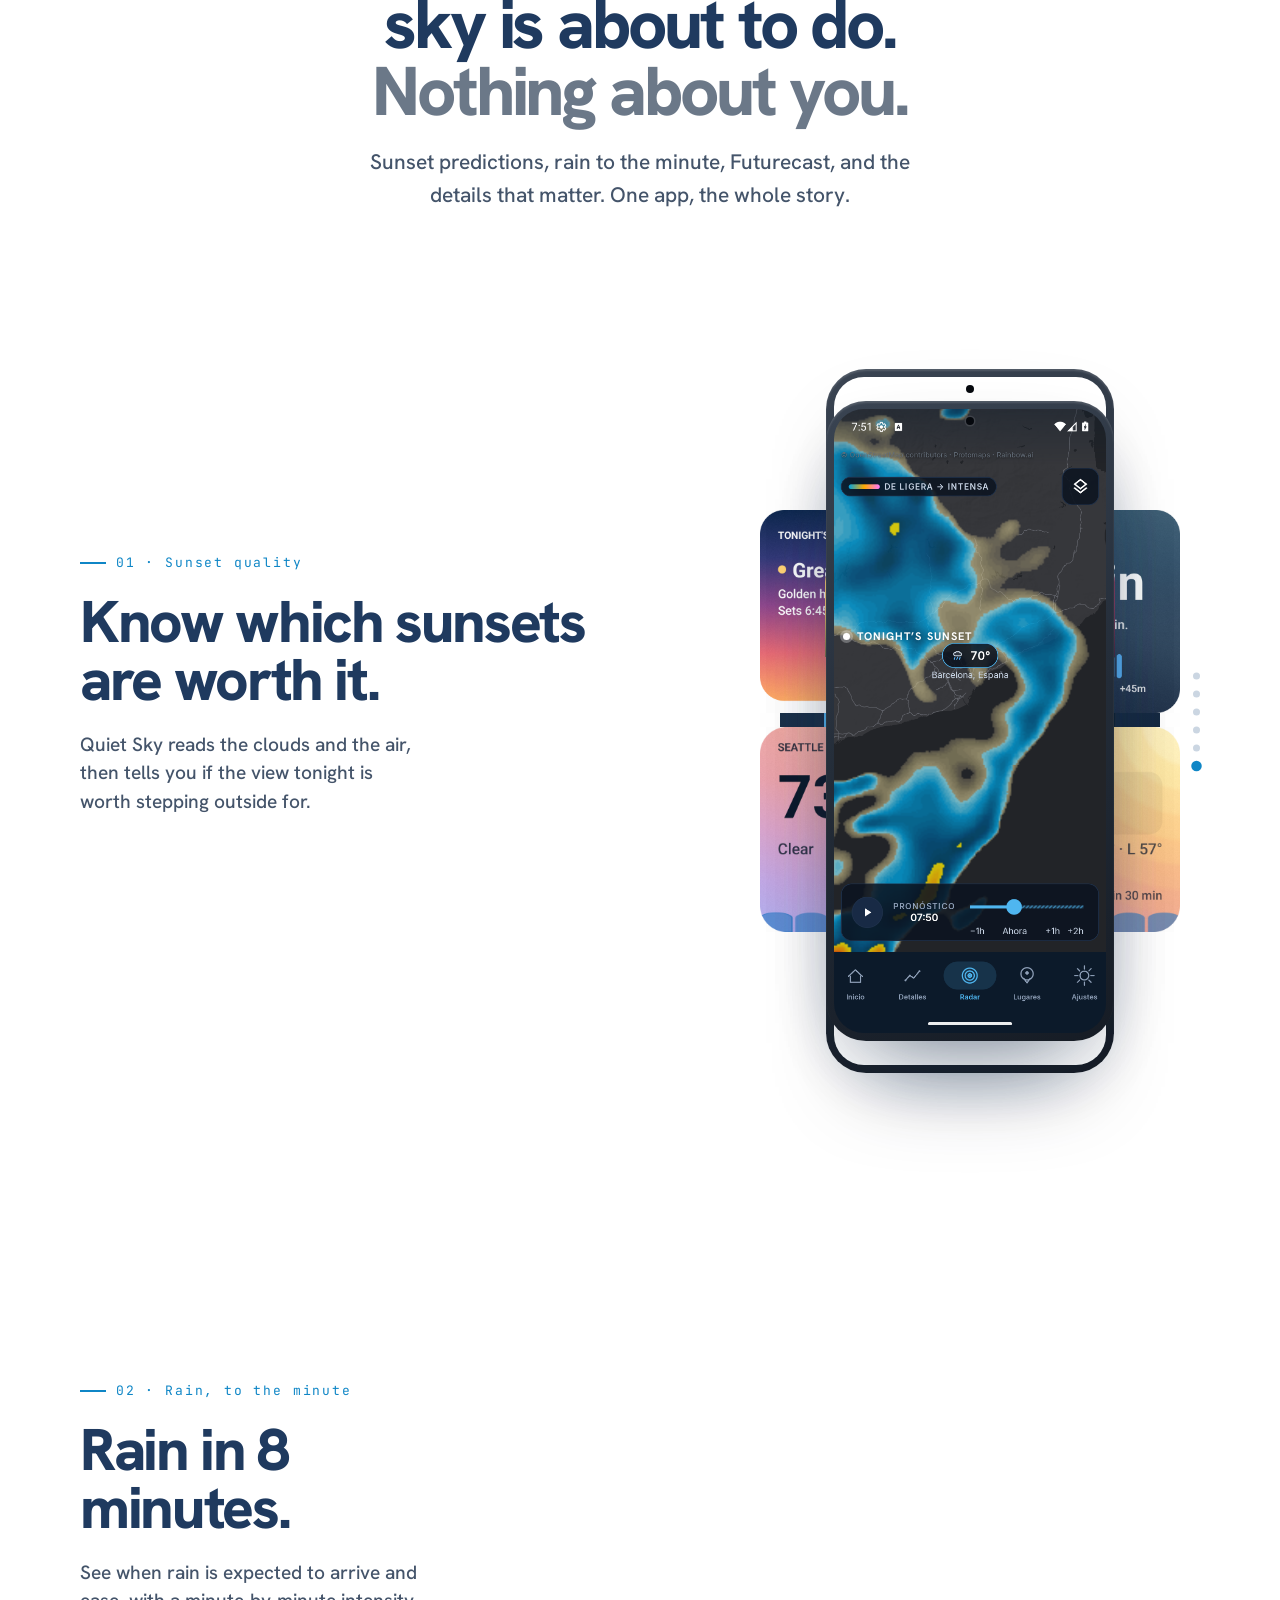
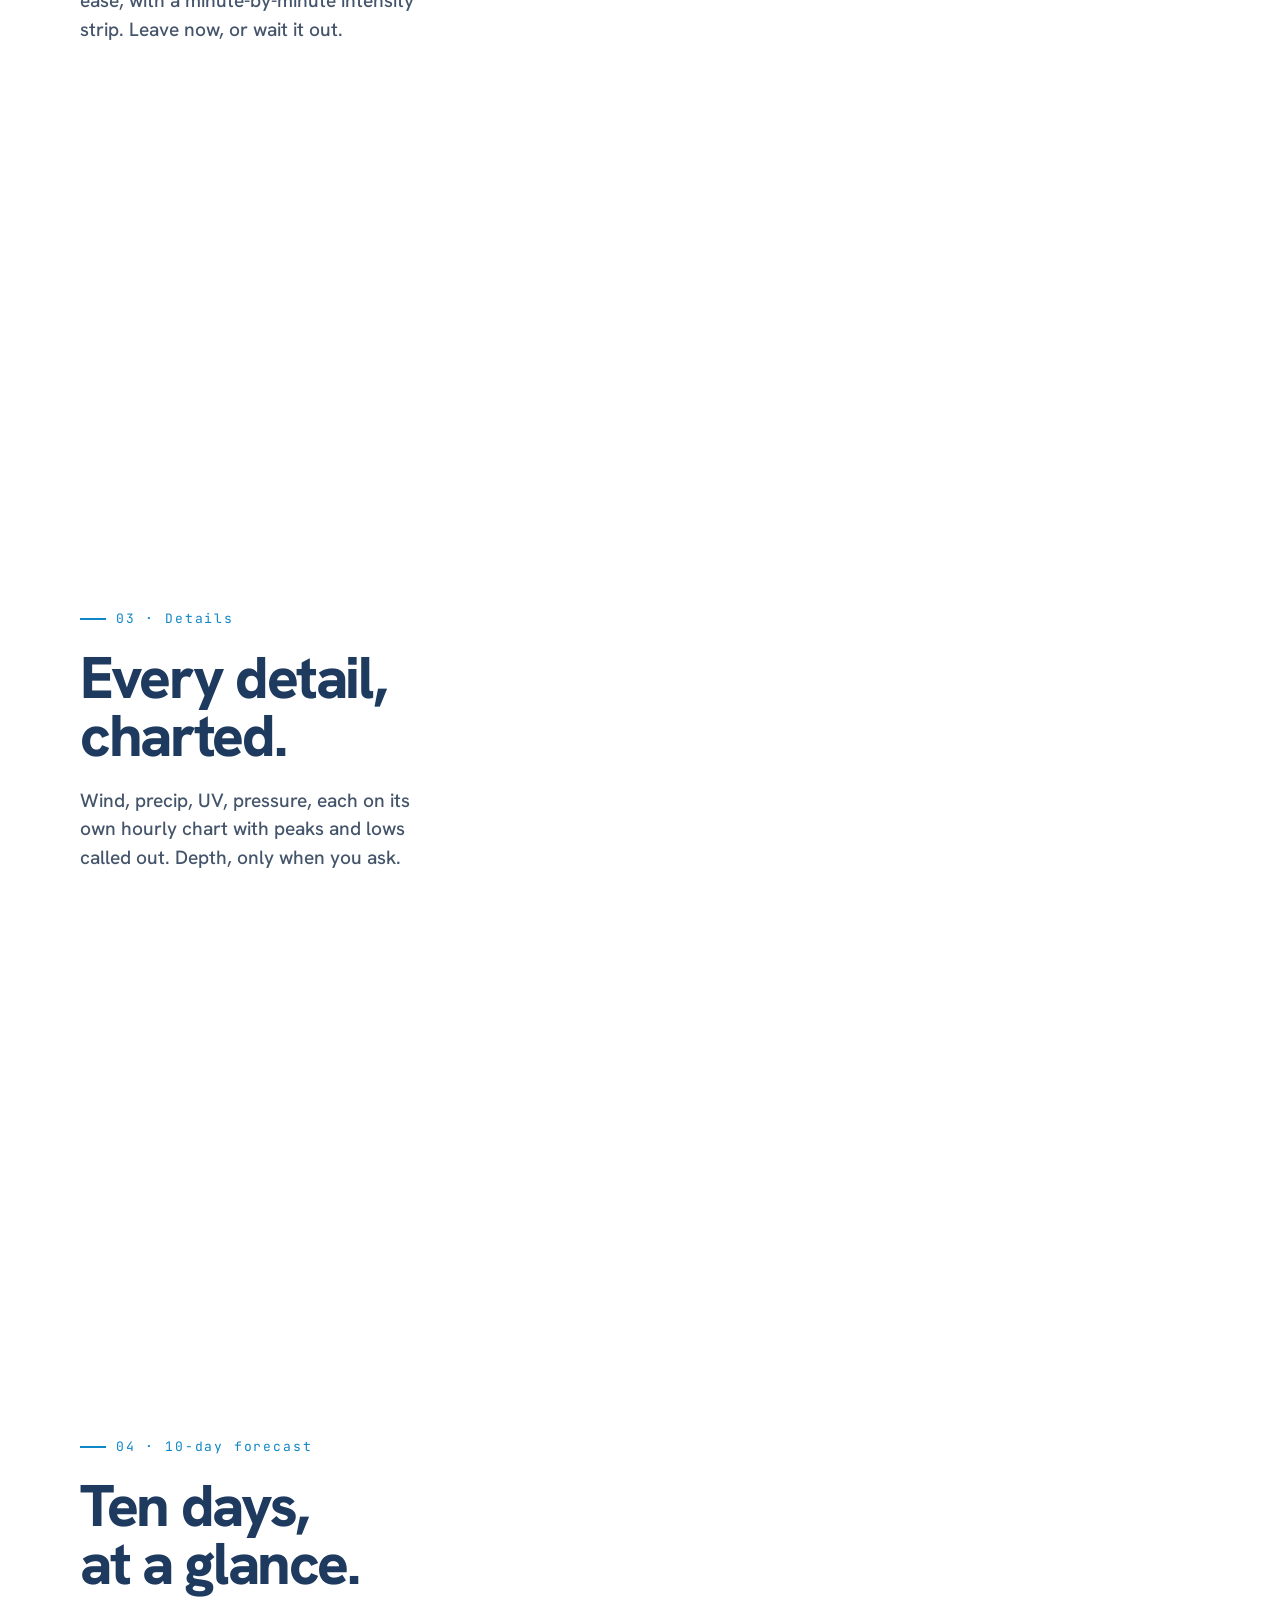
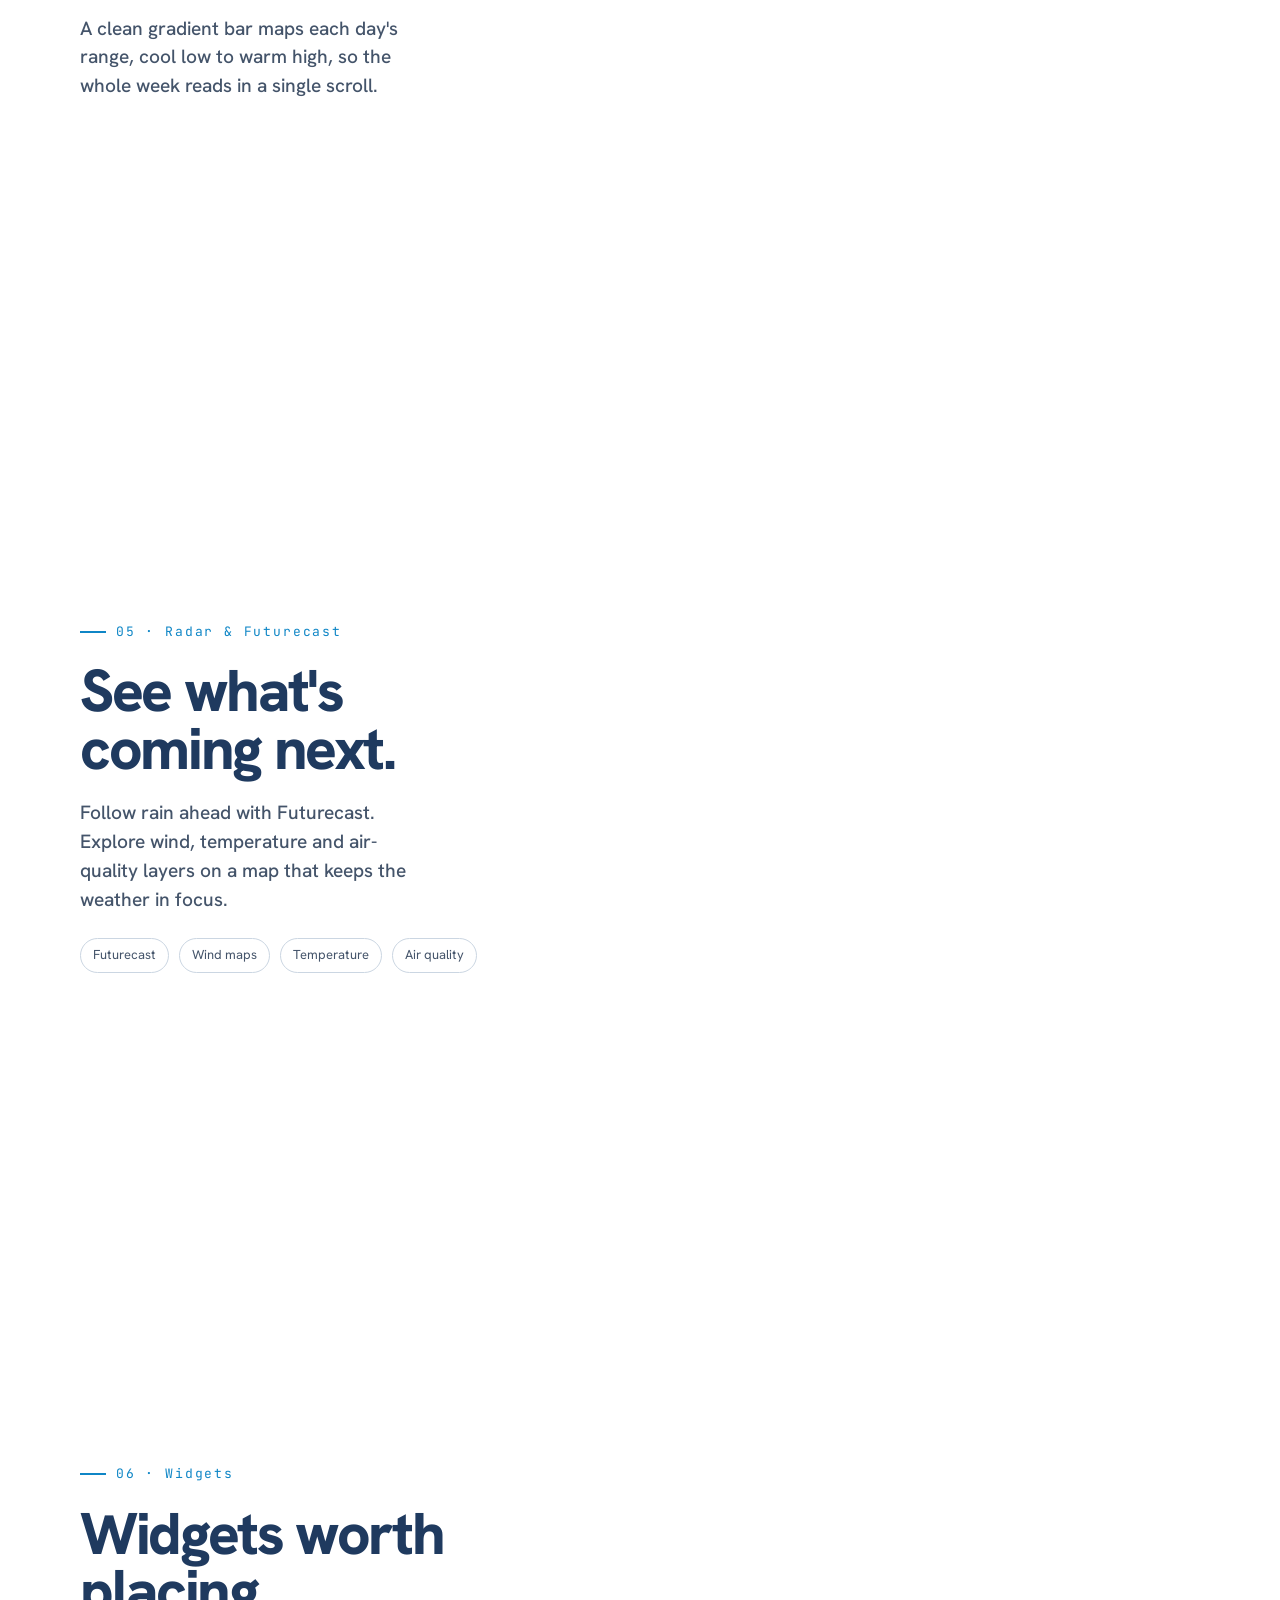
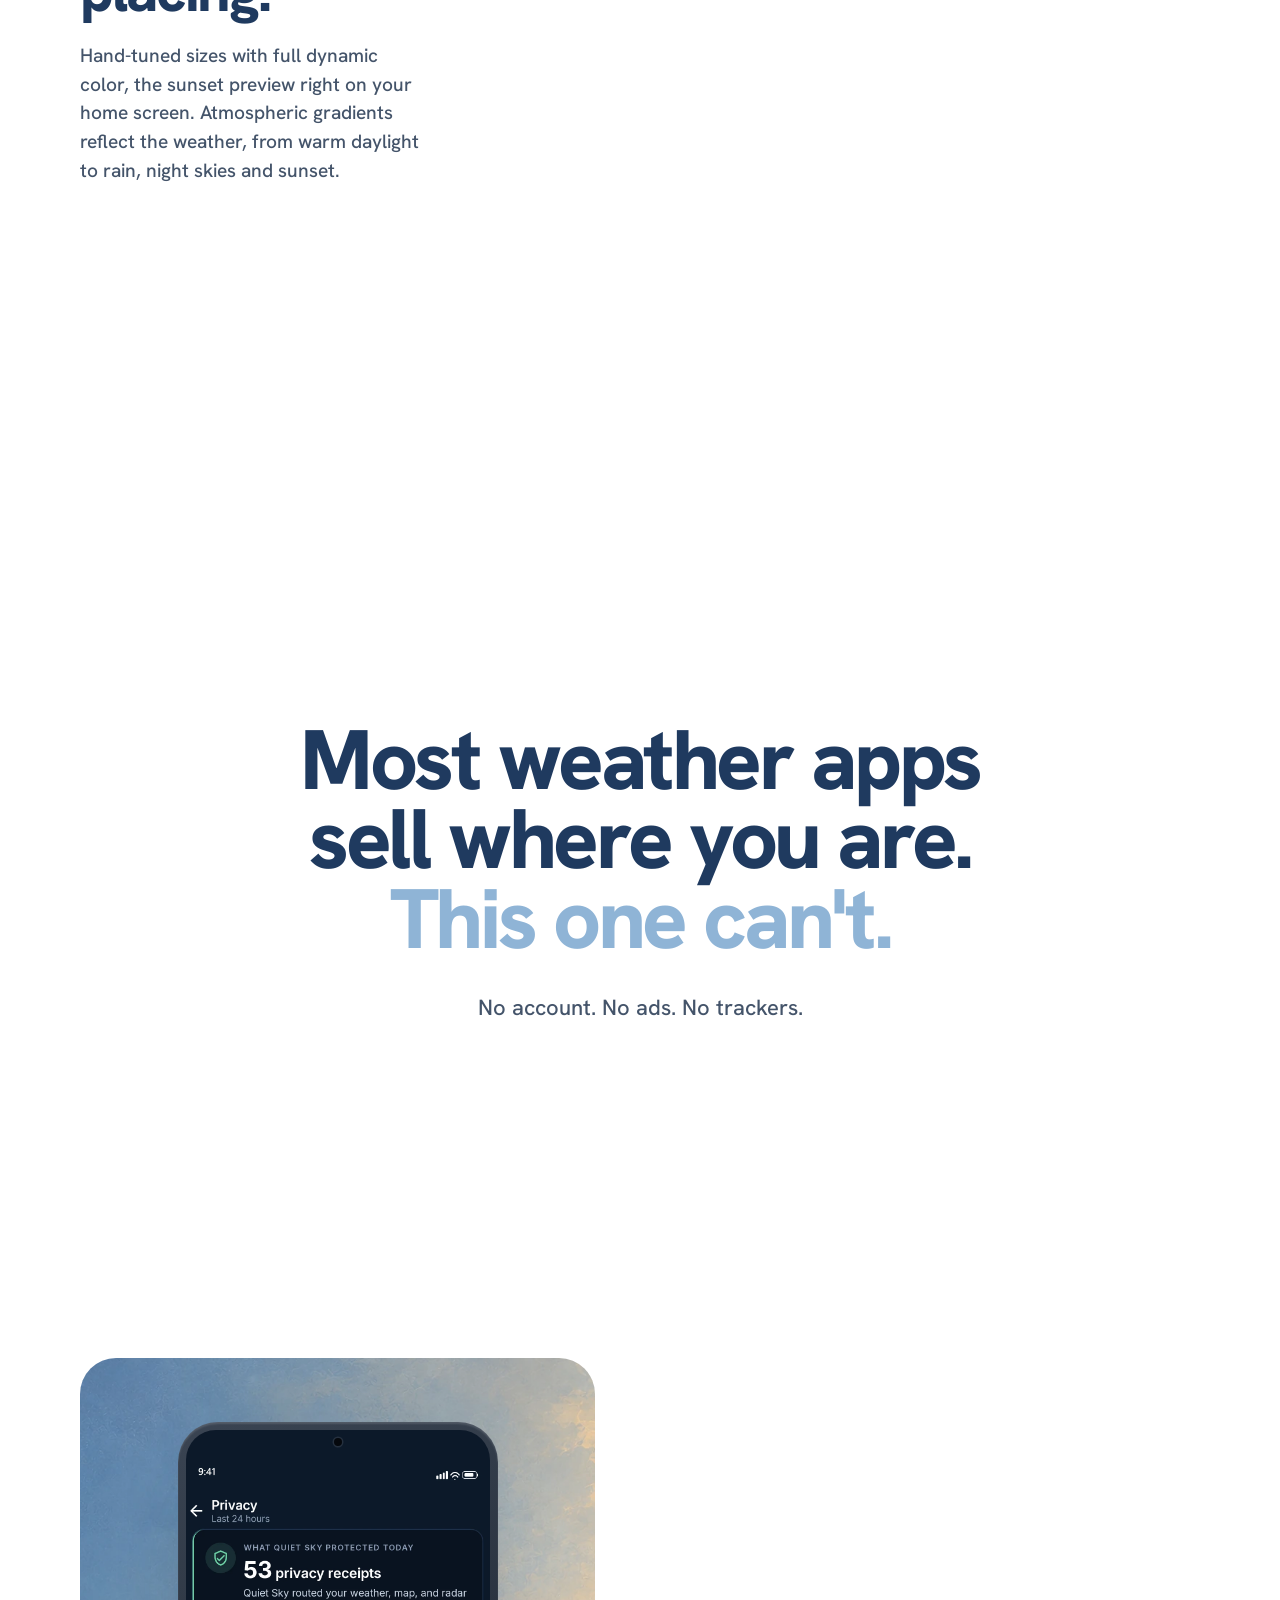
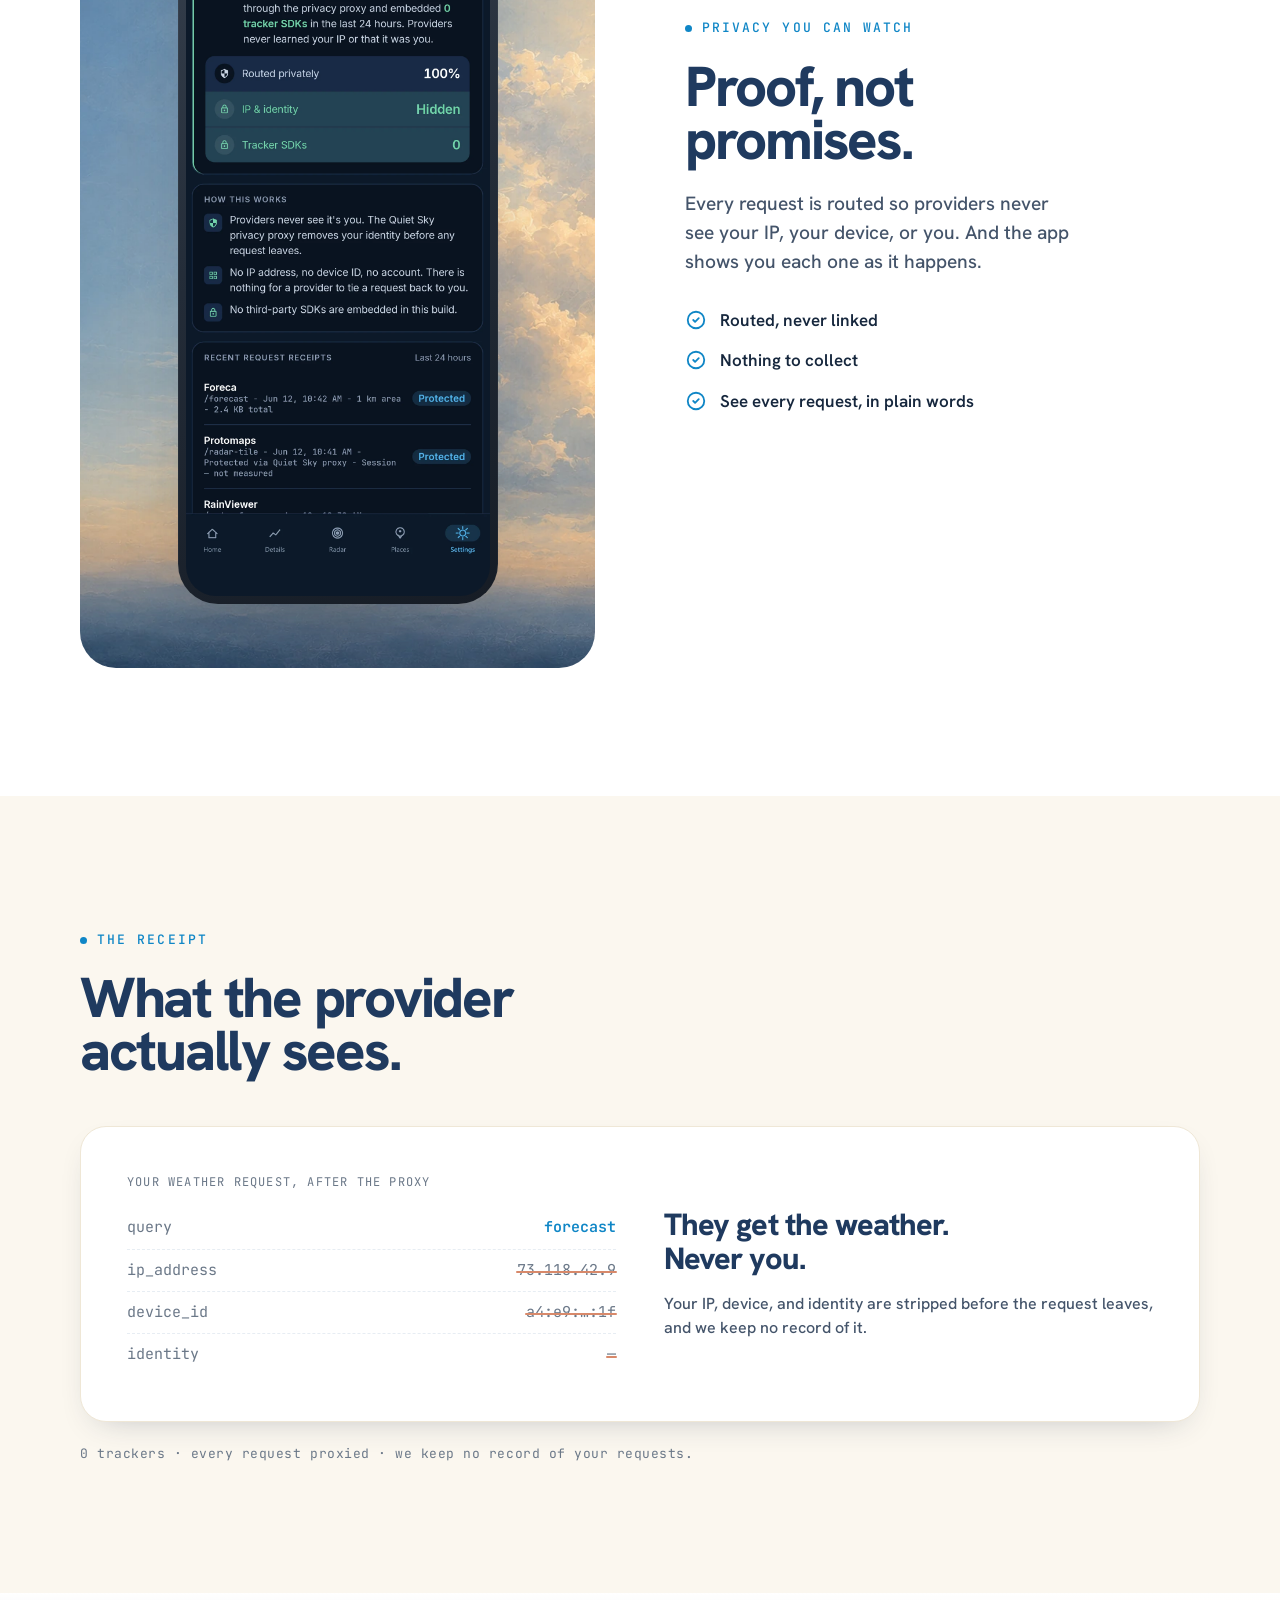
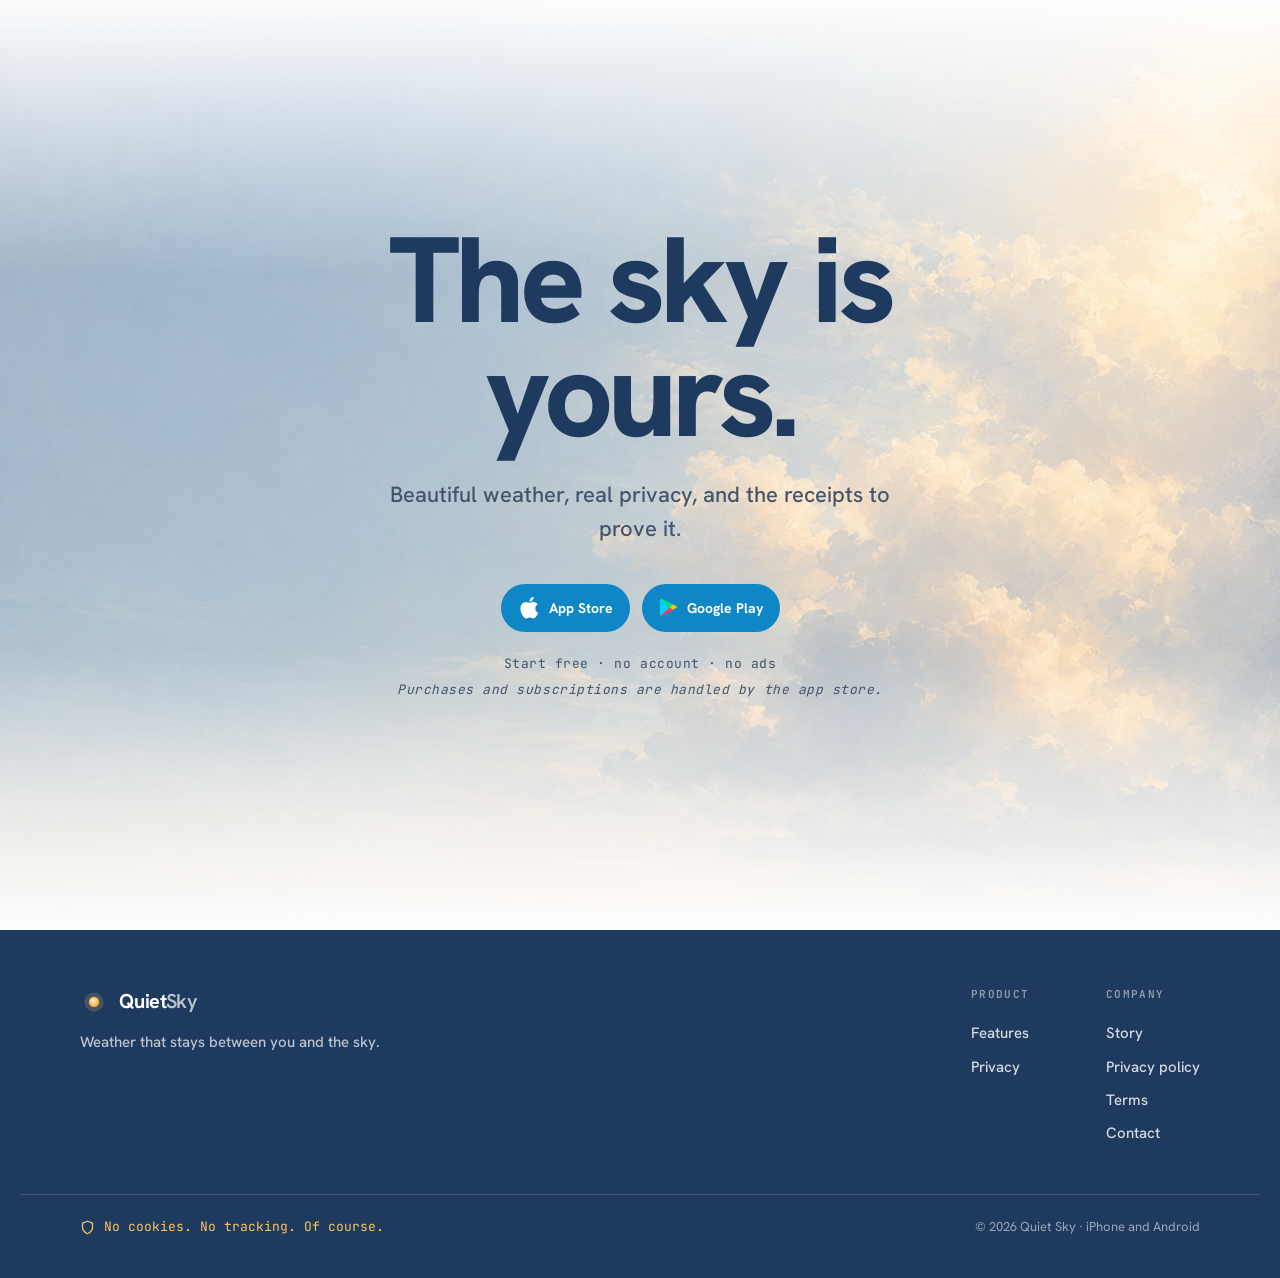
==== commit 12ccf42c: "Restore light-blue store buttons in the closing section" ====
--- a/index.html
+++ b/index.html
@@ -243,6 +243,10 @@
   <div class="wrap reveal">
     <h2 class="d1">The sky is<br>yours.</h2>
     <p class="sub">Beautiful weather, real privacy, and the receipts to prove it.</p>
+    <div class="fcta"><div class="closing-store-buttons" aria-label="Download Quiet Sky">
+      <span class="btn btn-trust store-download-button is-pending" aria-label="App Store download link will be added after approval"><svg class="apple-logo" viewBox="8 8 21 24" fill="currentColor" aria-hidden="true"><path d="M24.76888,20.30068a4.94881,4.94881,0,0,1,2.35656-4.15206,5.06566,5.06566,0,0,0-3.99116-2.15768c-1.67924-.17626-3.30719,1.00483-4.1629,1.00483-.87227,0-2.18977-.98733-3.6085-.95814a5.31529,5.31529,0,0,0-4.47292,2.72787c-1.934,3.34842-.49141,8.26947,1.3612,10.97608.9269,1.32535,2.01018,2.8058,3.42763,2.7533,1.38706-.05753,1.9051-.88448,3.5794-.88448,1.65876,0,2.14479.88448,3.591.8511,1.48838-.02416,2.42613-1.33124,3.32051-2.66914a10.962,10.962,0,0,0,1.51842-3.09251A4.78205,4.78205,0,0,1,24.76888,20.30068Z"/><path d="M22.03725,12.21089a4.87248,4.87248,0,0,0,1.11452-3.49062,4.95746,4.95746,0,0,0-3.20758,1.65961,4.63634,4.63634,0,0,0-1.14371,3.36139A4.09905,4.09905,0,0,0,22.03725,12.21089Z"/></svg><span>App Store</span></span>
+      <a class="btn btn-trust store-download-button" href="https://play.google.com/store/apps/details?id=app.getquietsky.android&amp;utm_source=website&amp;utm_medium=referral&amp;utm_campaign=ios_website_update&amp;utm_content=footer" aria-label="Get Quiet Sky on Google Play"><svg viewBox="0 0 24 26" aria-hidden="true"><path d="M2 2.2 13.4 13 2 23.8c-.5-.3-.9-.9-.9-1.7V3.9c0-.8.4-1.4.9-1.7Z" fill="#00D2FF"/><path d="M17.7 9.2 13.4 13 2 2.2c.5-.3 1.1-.3 1.8.1l13.9 6.9Z" fill="#00E676"/><path d="M17.7 16.8 3.8 23.7c-.7.4-1.3.4-1.8.1L13.4 13l4.3 3.8Z" fill="#FF3D57"/><path d="m17.7 9.2 4 2c1 .6 1 1.9 0 2.5l-4 2L13.4 13l4.3-3.8Z" fill="#FFC400"/></svg><span>Google Play</span></a>
+    </div></div>
     
     <p class="hero-note" style="margin-top:22px">Start free · no account · no ads</p>
     <p class="hero-note" style="margin-top:6px"><em>Purchases and subscriptions are handled by the app store.</em></p>
--- a/platform-update.css
+++ b/platform-update.css
@@ -25,29 +25,22 @@
 .phone-forecast { aspect-ratio:1320/2868; }
 .phone-forecast::after { display:none; }
 .fcta { justify-content:center; }
+.closing-store-buttons { display:flex; justify-content:center; align-items:center; flex-wrap:wrap; gap:12px; }
+.closing-store-buttons .store-download-button { min-height:48px; padding:10px 16px; font-size:14px; white-space:nowrap; line-height:1; }
+.closing-store-buttons svg { display:block; flex-shrink:0; }
+.closing-store-buttons .apple-logo { width:22px; height:24px; }
+.closing-store-buttons .is-pending { cursor:default; }
+.closing-store-buttons .is-pending:hover { transform:none; background:var(--trust); }
 .radar-labels { display:flex; flex-wrap:wrap; gap:10px; margin-top:24px; }
 .radar-labels span { padding:6px 12px; border:1px solid var(--line-2); border-radius:999px; font-size:13px; color:var(--ink-2); }
 .screen-caption, .artwork-caption { font-family:var(--mono); font-size:11px; line-height:1.6; color:var(--ink-2); text-align:center; }
 .screen-caption { margin-bottom:12px; }
-.atmospheric-gallery { display:grid; grid-template-columns:minmax(0,1fr) minmax(0,1fr); gap:14px; width:100%; }
-.atmospheric-preview { aspect-ratio:1; padding:18px; border-radius:22px; display:flex; flex-direction:column; justify-content:space-between; text-align:left; background-size:cover; color:var(--ink); }
-.atmospheric-preview.wide { grid-column:1/-1; aspect-ratio:2/1; }
-.atmospheric-preview.daylight { background-image:url('assets/widget-clear-day-vibrant.png'); }
-.atmospheric-preview.rain { background-image:url('assets/widget-rain-vibrant.png'); color:var(--canvas); }
-.atmospheric-preview.sunset { background-image:url('assets/widget-sunset-great-vibrant.png'); background-position:right center; color:var(--canvas); }
-.widget-label { font-size:12px; font-weight:600; }
-.widget-value { display:block; font-size:30px; line-height:1.2; font-weight:600; margin-top:4px; }
-.widget-value small { font-size:15px; }
-.widget-detail { font-size:13px; font-weight:500; }
-.widget-rain-bars { display:flex; align-items:flex-end; gap:3px; height:28px; }
-.widget-rain-bars i { flex:1; border-radius:2px; }
-.widget-glance { display:flex; align-items:center; justify-content:space-between; gap:14px; }
-.widget-hours { display:flex; gap:12px; font-size:10px; text-align:center; }
-.widget-hours b { display:block; font-size:12px; margin-top:4px; }
-.atmospheric-gallery .artwork-caption { grid-column:1/-1; }
+.atmospheric-gallery { display:grid; grid-template-columns:minmax(0,1fr) minmax(0,1fr); gap:14px; width:100%; align-items:start; }
+.atmospheric-gallery .native-widget { display:block; width:100%; height:auto; max-width:none; }
+.native-widget.wide { grid-column:1/-1; }
+.pin-ticks { right:0; }
 @media(max-width:860px) { .radar-labels { justify-content:center; } }
 @media(max-width:820px) { .nav { grid-template-columns:auto minmax(0,1fr); gap:10px; } .nav-store-buttons { grid-column:2; gap:8px; } .nav .brand { font-size:16px; gap:6px; } .nav .brand > svg { width:24px; height:24px; } .nav .nav-store-button { min-height:44px; padding:8px 7px; font-size:12px; gap:5px; } .nav .nav-store-button svg { width:14px; height:16px; } }
 @media(max-width:820px) { .nav .nav-store-button .apple-logo { width:18px; height:20px; } }
-@media(max-width:600px) { .atmospheric-preview { padding:16px; } .widget-hours { gap:9px; } }
 @media(max-width:400px) { .store-buttons { gap:16px; } .store-badge img { height:40px; } .play-badge { width:135px; height:40px; } .play-badge img { height:60px; } }
 @media(prefers-reduced-motion:reduce) { *, *::before, *::after { animation:none !important; transition:none !important; } }
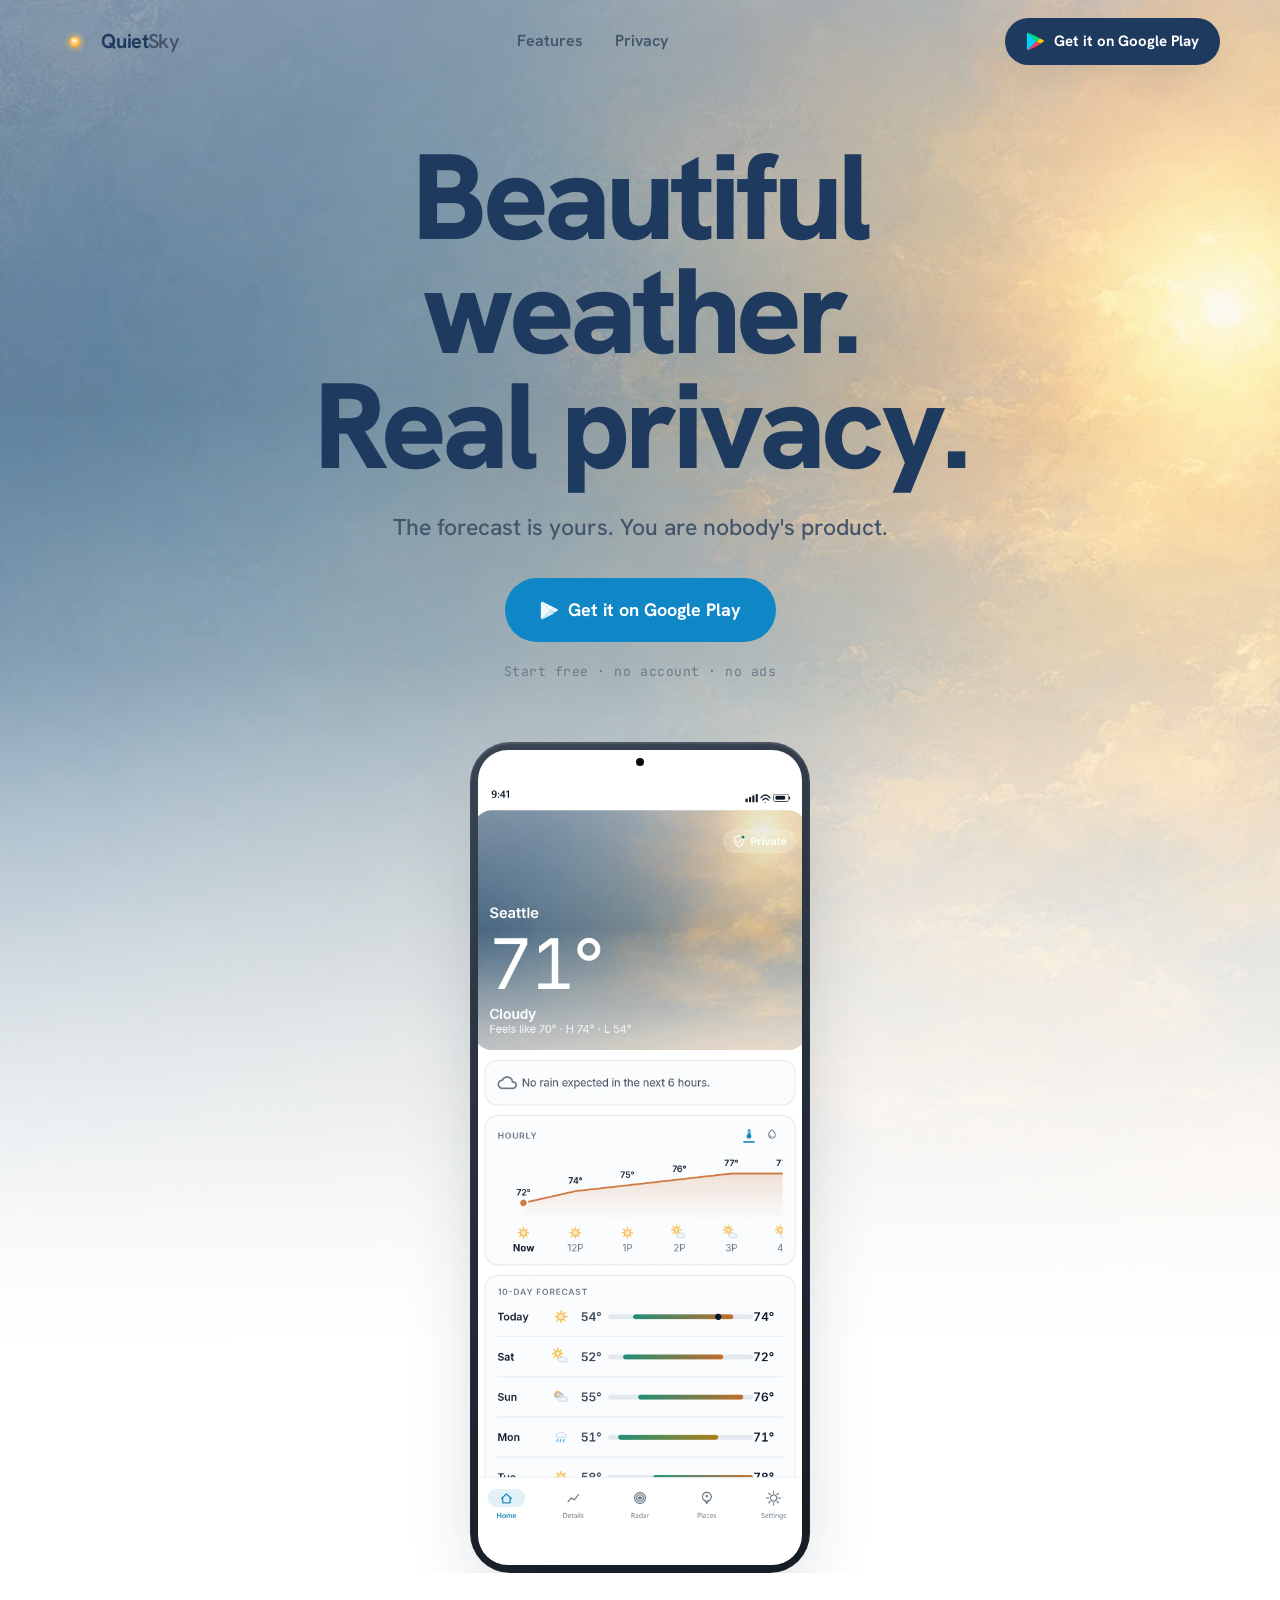
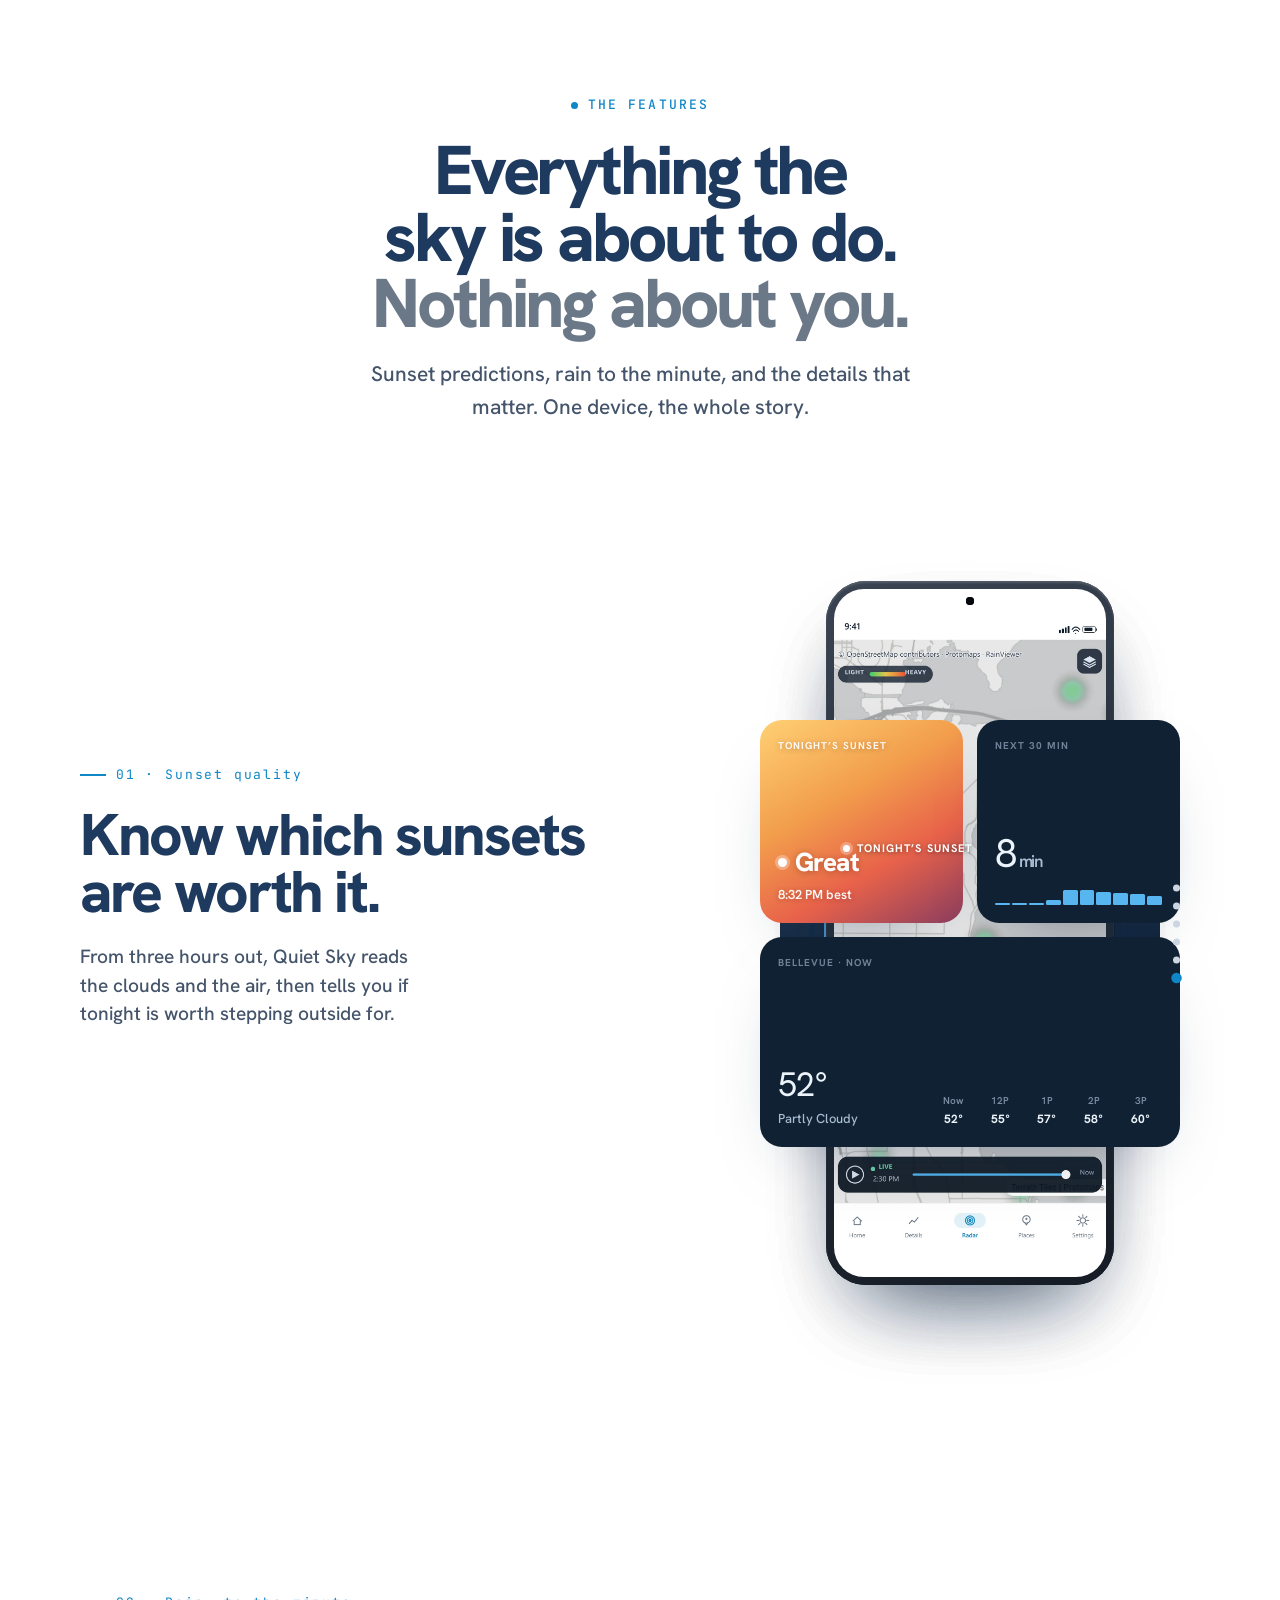
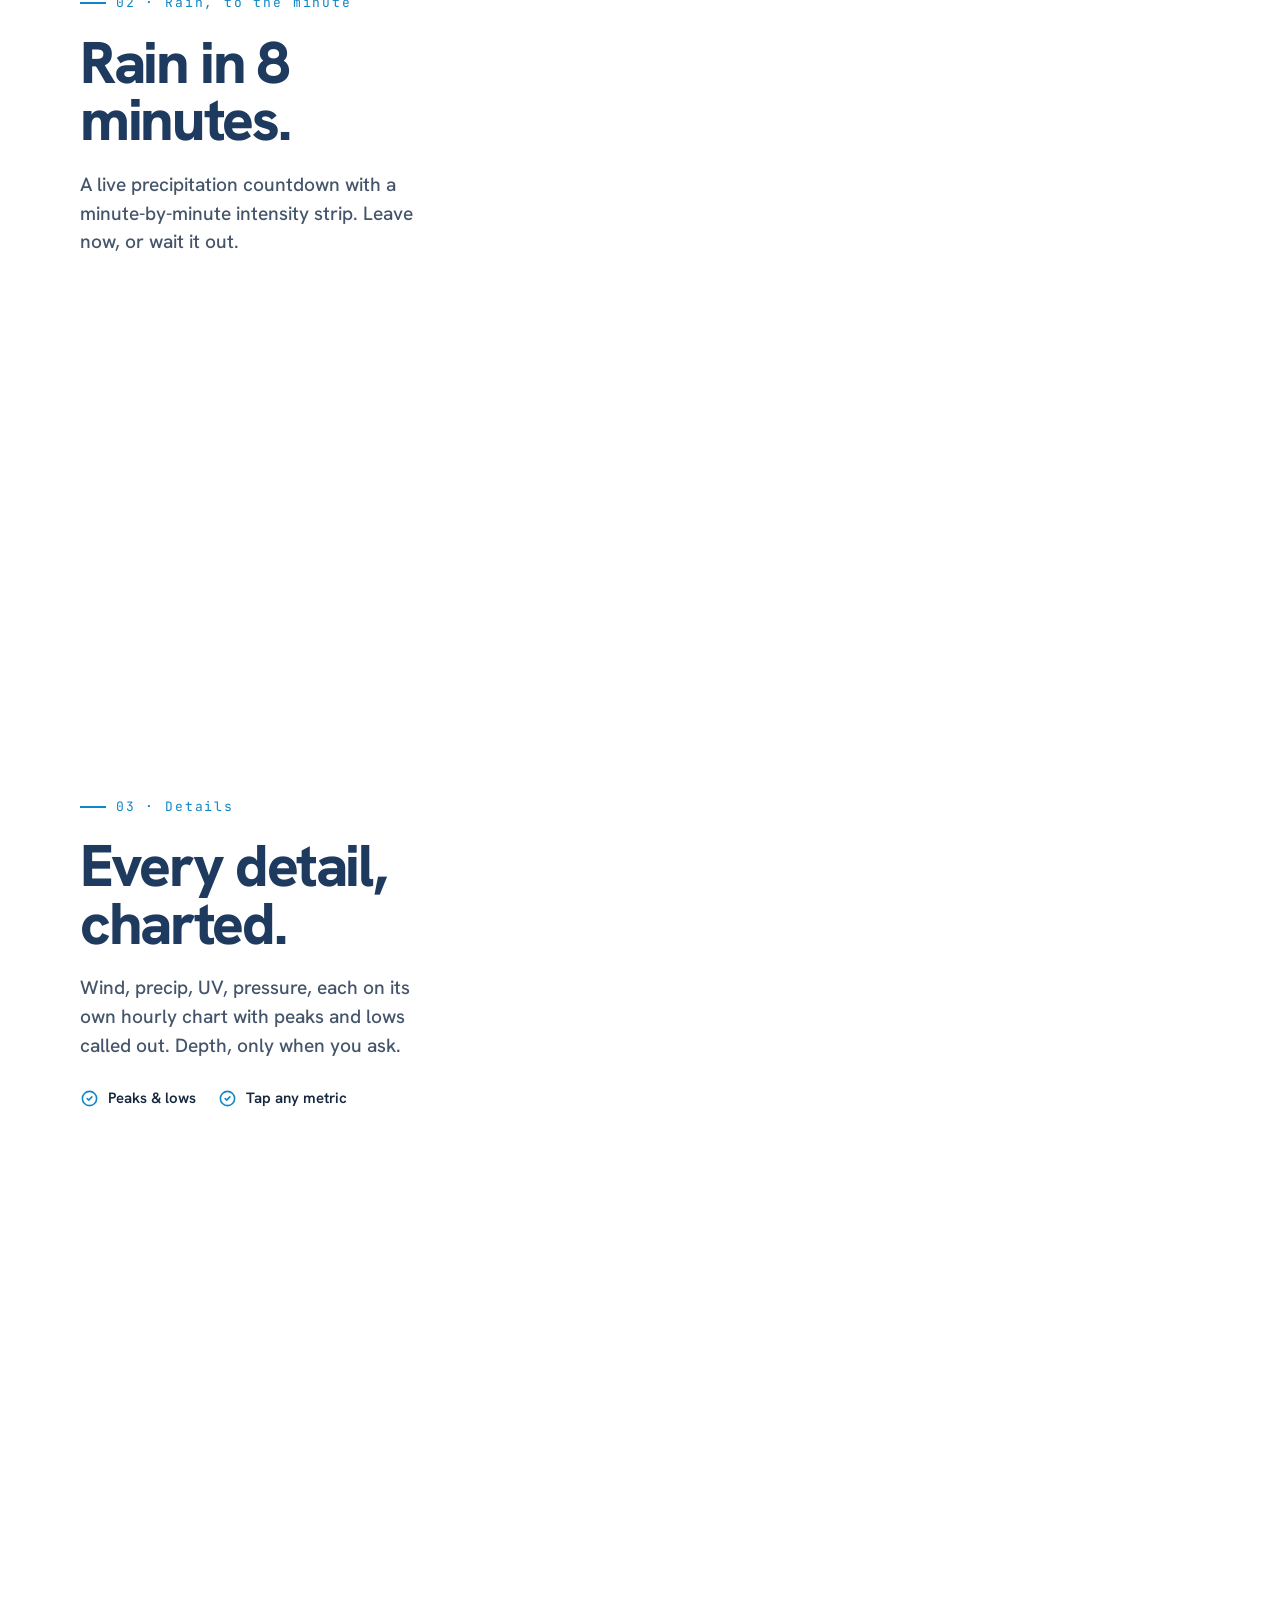
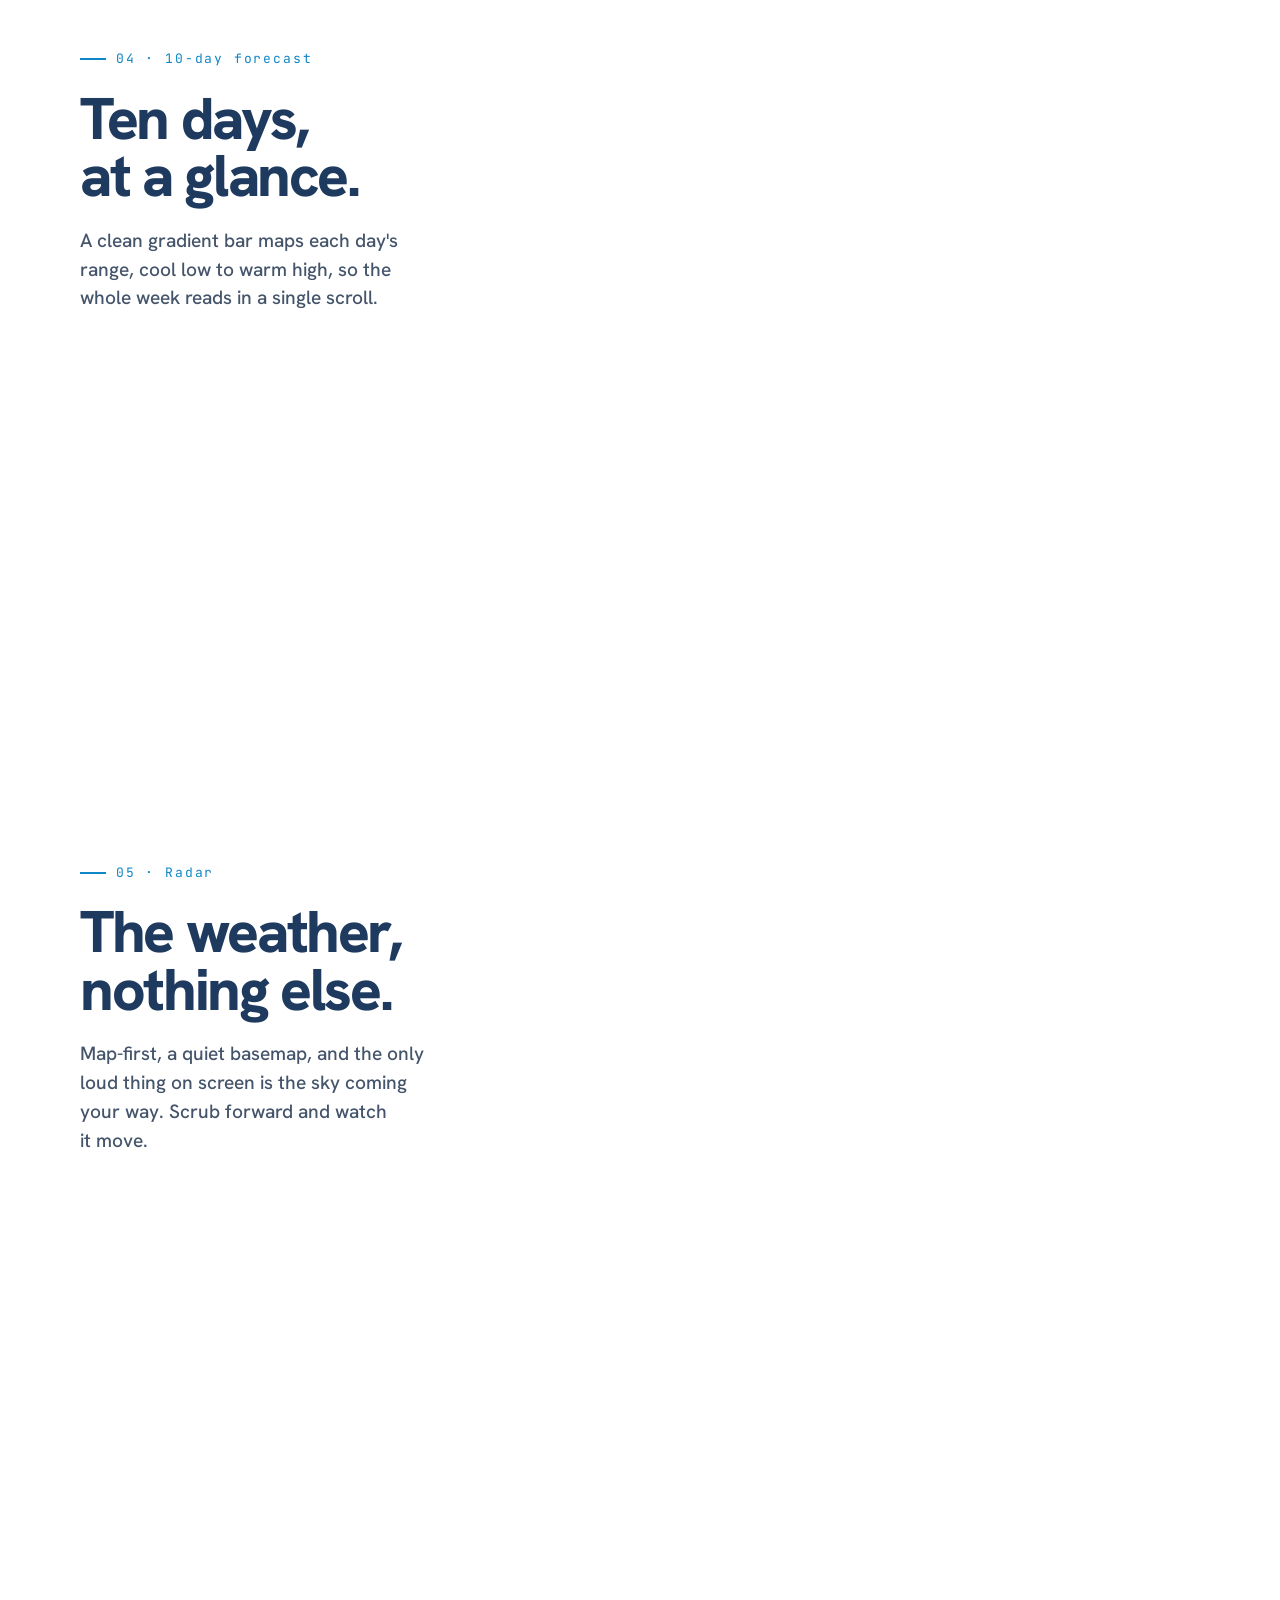
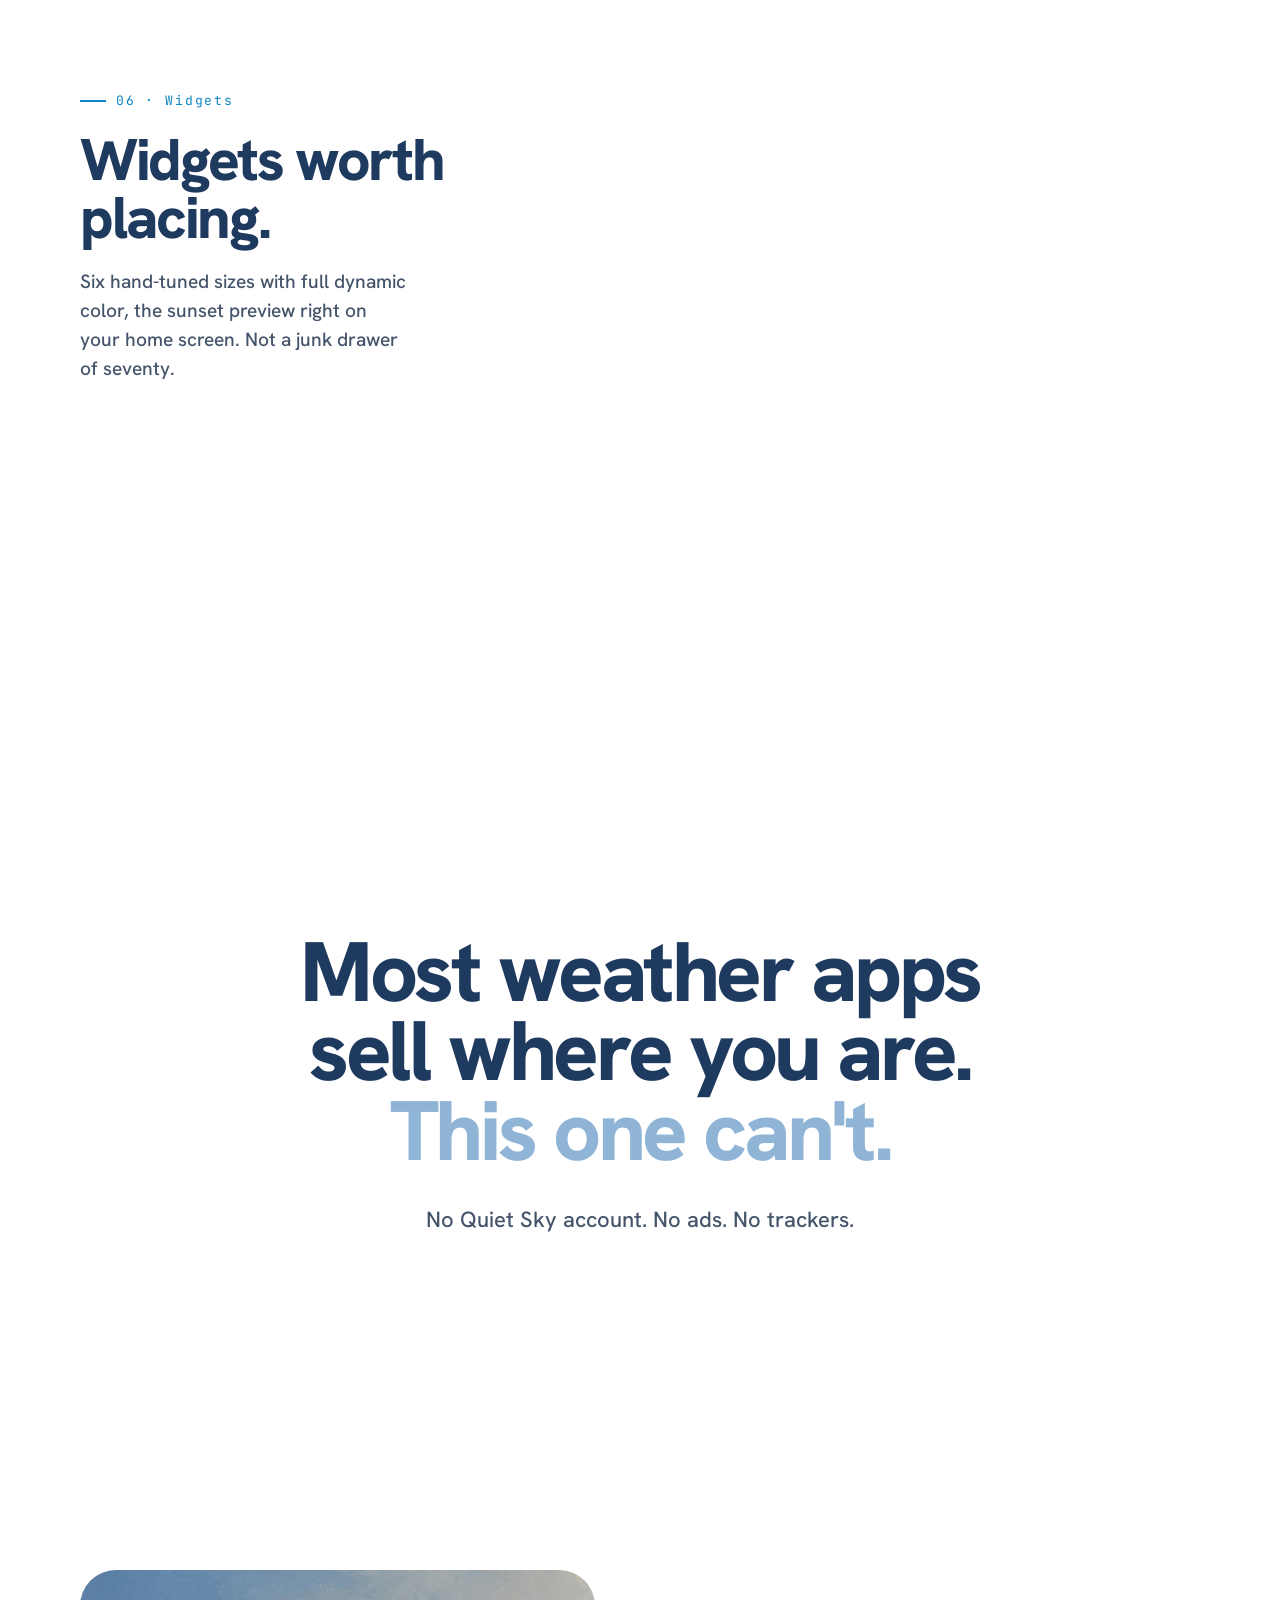
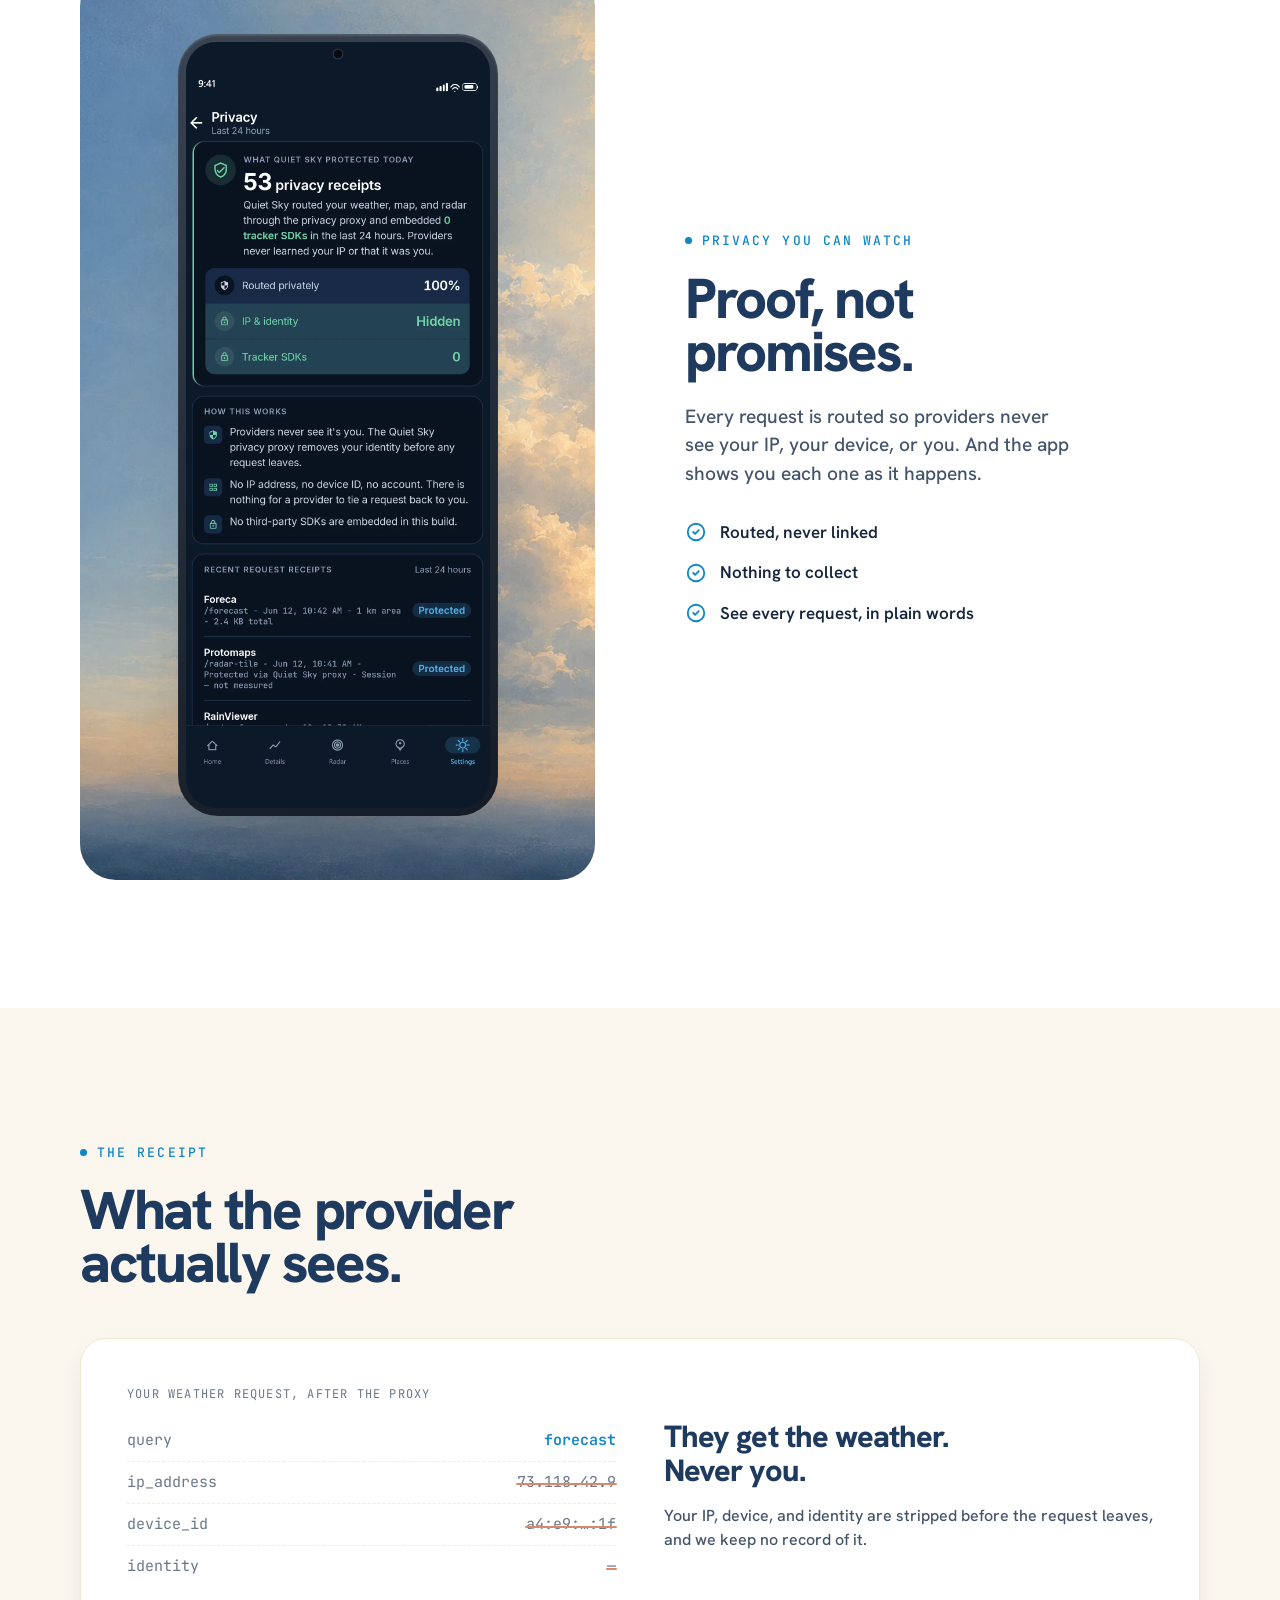
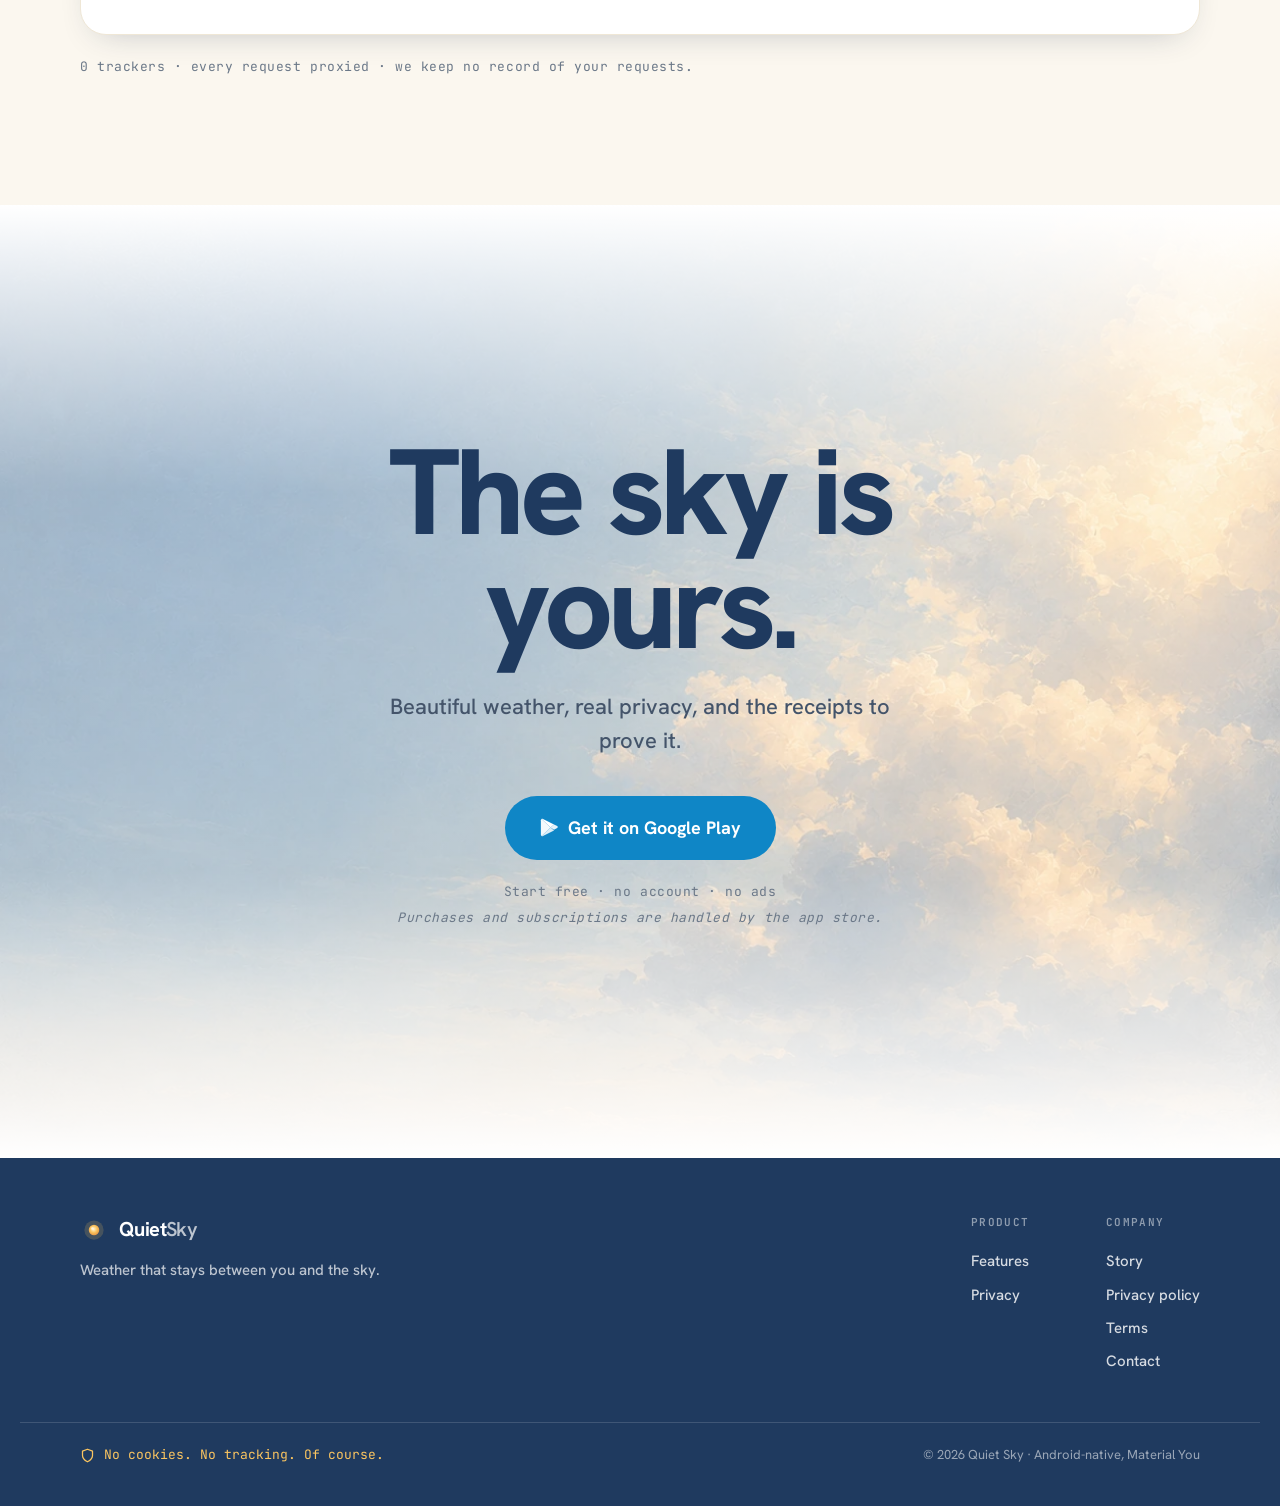
==== commit 67f4c568: "Prepared fallback: restore website before iOS launch while retaining published privacy policy" ====
--- a/index.html
+++ b/index.html
@@ -7,17 +7,17 @@
 <link rel="icon" href="assets/favicon-32.png" type="image/png" sizes="32x32">
 <link rel="shortcut icon" href="favicon.ico">
 <link rel="apple-touch-icon" href="assets/apple-touch-icon.png">
-<title>Quiet Sky for iPhone and Android | Beautiful weather. Real privacy.</title>
-<meta name="description" content="Private weather for iPhone and Android. Rain timing, Futurecast, wind maps and beautiful widgets. No ads. No account.">
+<title>Private Weather App. Quiet Sky — beautiful weather, real privacy. No Ads. No Tracking.</title>
+<meta name="description" content="A private weather app for Android. Beautiful skies, real privacy. Providers never see your IP, device, or identity, and we keep no record of your requests.">
 <link rel="canonical" href="https://getquietsky.app/">
 <meta property="og:title" content="Quiet Sky — beautiful weather, real privacy">
-<meta property="og:description" content="Beautiful weather for iPhone and Android. Rain timing, radar and widgets, with privacy built in.">
+<meta property="og:description" content="The weather app that can't track you. Providers never see your IP, device, or identity. Android, no ads, no accounts.">
 <meta property="og:type" content="website">
 <meta property="og:url" content="https://getquietsky.app/">
 <meta property="og:image" content="https://getquietsky.app/assets/og-image.png">
 <meta name="twitter:card" content="summary_large_image">
 <meta name="twitter:title" content="Quiet Sky — beautiful weather, real privacy">
-<meta name="twitter:description" content="Private weather for iPhone and Android. No ads. No account.">
+<meta name="twitter:description" content="The weather app that can't track you. Android, no ads, no accounts.">
 <meta name="twitter:image" content="https://getquietsky.app/assets/og-image.png">
 <link rel="stylesheet" href="fonts.css">
 <link rel="stylesheet" href="styles-bold.css">
@@ -73,7 +73,6 @@
     .stage-card { transition: opacity .25s linear; transform: none !important; }
   }
 </style>
-<link rel="stylesheet" href="platform-update.css">
 </head>
 <body>
 
@@ -95,10 +94,10 @@
     <a href="#features">Features</a>
     <a href="#privacy">Privacy</a>
   </div>
-  <div class="nav-store-buttons" aria-label="Download Quiet Sky">
-      <span class="btn btn-primary nav-store-button is-pending" aria-label="App Store download link will be added after approval"><svg class="apple-logo" viewBox="8 8 21 24" fill="currentColor" aria-hidden="true"><path d="M24.76888,20.30068a4.94881,4.94881,0,0,1,2.35656-4.15206,5.06566,5.06566,0,0,0-3.99116-2.15768c-1.67924-.17626-3.30719,1.00483-4.1629,1.00483-.87227,0-2.18977-.98733-3.6085-.95814a5.31529,5.31529,0,0,0-4.47292,2.72787c-1.934,3.34842-.49141,8.26947,1.3612,10.97608.9269,1.32535,2.01018,2.8058,3.42763,2.7533,1.38706-.05753,1.9051-.88448,3.5794-.88448,1.65876,0,2.14479.88448,3.591.8511,1.48838-.02416,2.42613-1.33124,3.32051-2.66914a10.962,10.962,0,0,0,1.51842-3.09251A4.78205,4.78205,0,0,1,24.76888,20.30068Z"/><path d="M22.03725,12.21089a4.87248,4.87248,0,0,0,1.11452-3.49062,4.95746,4.95746,0,0,0-3.20758,1.65961,4.63634,4.63634,0,0,0-1.14371,3.36139A4.09905,4.09905,0,0,0,22.03725,12.21089Z"/></svg><span>App Store</span></span>
-      <a class="btn btn-primary nav-store-button" href="https://play.google.com/store/apps/details?id=app.getquietsky.android&amp;utm_source=website&amp;utm_medium=referral&amp;utm_campaign=ios_website_update&amp;utm_content=nav" aria-label="Get Quiet Sky on Google Play"><svg viewBox="0 0 24 26" aria-hidden="true"><path d="M2 2.2 13.4 13 2 23.8c-.5-.3-.9-.9-.9-1.7V3.9c0-.8.4-1.4.9-1.7Z" fill="#00D2FF"/><path d="M17.7 9.2 13.4 13 2 2.2c.5-.3 1.1-.3 1.8.1l13.9 6.9Z" fill="#00E676"/><path d="M17.7 16.8 3.8 23.7c-.7.4-1.3.4-1.8.1L13.4 13l4.3 3.8Z" fill="#FF3D57"/><path d="m17.7 9.2 4 2c1 .6 1 1.9 0 2.5l-4 2L13.4 13l4.3-3.8Z" fill="#FFC400"/></svg><span>Google Play</span></a>
-    </div>
+  <a class="btn btn-primary js-play" href="https://play.google.com/store/apps/details?id=app.getquietsky.android&amp;utm_source=website&amp;utm_medium=referral&amp;utm_campaign=site_launch&amp;utm_content=nav" aria-label="Get Quiet Sky on Google Play">
+    <svg viewBox="0 0 24 26" aria-hidden="true"><path d="M2 2.2 13.4 13 2 23.8c-.5-.3-.9-.9-.9-1.7V3.9c0-.8.4-1.4.9-1.7Z" fill="#00D2FF"/><path d="M17.7 9.2 13.4 13 2 2.2c.5-.3 1.1-.3 1.8.1l13.9 6.9Z" fill="#00E676"/><path d="M17.7 16.8 3.8 23.7c-.7.4-1.3.4-1.8.1L13.4 13l4.3 3.8Z" fill="#FF3D57"/><path d="m17.7 9.2 4 2c1 .6 1 1.9 0 2.5l-4 2L13.4 13l4.3-3.8Z" fill="#FFC400"/></svg>
+    <span class="lbl-long">Get it on Google Play</span>
+  </a>
 </nav>
 
 <!-- ============ HERO ============ -->
@@ -107,7 +106,12 @@
   <div class="hero-inner">
     <h1 class="d1"><span class="it">Beautiful weather.</span><span class="it">Real privacy.</span></h1>
     <p class="sub">The forecast is yours. You are nobody's product.</p>
-    
+    <div class="hero-cta">
+      <a class="btn btn-trust btn-lg js-play" href="https://play.google.com/store/apps/details?id=app.getquietsky.android&amp;utm_source=website&amp;utm_medium=referral&amp;utm_campaign=site_launch&amp;utm_content=hero">
+        <svg viewBox="0 0 24 26" aria-hidden="true"><path d="M2 2.2 13.4 13 2 23.8c-.5-.3-.9-.9-.9-1.7V3.9c0-.8.4-1.4.9-1.7Z" fill="#fff" opacity=".95"/><path d="M17.7 9.2 13.4 13 2 2.2c.5-.3 1.1-.3 1.8.1l13.9 6.9Z" fill="#fff"/><path d="M17.7 16.8 3.8 23.7c-.7.4-1.3.4-1.8.1L13.4 13l4.3 3.8Z" fill="#fff" opacity=".85"/><path d="m17.7 9.2 4 2c1 .6 1 1.9 0 2.5l-4 2L13.4 13l4.3-3.8Z" fill="#fff" opacity=".9"/></svg>
+        Get it on Google Play
+      </a>
+    </div>
     <p class="hero-note">Start free · no account · no ads</p>
   </div>
   <div class="hero-phone reveal">
@@ -121,7 +125,7 @@
     <div class="feat-intro reveal">
       <span class="kicker">The features</span>
       <h2>Everything the sky is about to do. <span class="soft">Nothing about you.</span></h2>
-      <p>Sunset predictions, rain to the minute, Futurecast, and the details that matter. One app, the whole story.</p>
+      <p>Sunset predictions, rain to the minute, and the details that matter. One device, the whole story.</p>
     </div>
 
     <div class="pin-grid">
@@ -130,14 +134,14 @@
         <article class="panel" data-panel="0">
           <span class="n">01 · Sunset quality</span>
           <h3>Know which sunsets<br>are worth it.</h3>
-          <p>Quiet Sky reads the clouds and the air, then tells you if the view tonight is worth stepping outside for.</p>
+          <p>From three hours out, Quiet Sky reads the clouds and the air, then tells you if tonight is worth stepping outside for.</p>
           <div class="inline-media"><div class="pad"><div class="app-card" data-qs-card="sunset"></div></div></div>
         </article>
 
         <article class="panel" data-panel="1">
           <span class="n">02 · Rain, to the minute</span>
           <h3>Rain in 8<br>minutes.</h3>
-          <p>See when rain is expected to arrive and ease, with a minute-by-minute intensity strip. Leave now, or wait it out.</p>
+          <p>A live precipitation countdown with a minute-by-minute intensity strip. Leave now, or wait it out.</p>
           <div class="inline-media"><div class="pad"><div class="app-card" data-qs-card="nowcast"></div></div></div>
         </article>
 
@@ -145,27 +149,31 @@
           <span class="n">03 · Details</span>
           <h3>Every detail,<br>charted.</h3>
           <p>Wind, precip, UV, pressure, each on its own hourly chart with peaks and lows called out. Depth, only when you ask.</p>
+          <div class="mini">
+            <div><svg viewBox="0 0 24 24" fill="none" stroke="currentColor" stroke-width="2" stroke-linecap="round" stroke-linejoin="round"><path d="m9 12 2 2 4-4"/><circle cx="12" cy="12" r="9"/></svg>Peaks &amp; lows</div>
+            <div><svg viewBox="0 0 24 24" fill="none" stroke="currentColor" stroke-width="2" stroke-linecap="round" stroke-linejoin="round"><path d="m9 12 2 2 4-4"/><circle cx="12" cy="12" r="9"/></svg>Tap any metric</div>
+          </div>
           <div class="inline-media"><div class="phone"><img src="assets/screen-wind.webp" width="1080" height="2640" loading="lazy" alt="Wind detail screen with an hourly wind chart and peak and low callouts."></div></div>
         </article>
 
-        <article class="panel" data-panel="3" id="forecast">
+        <article class="panel" data-panel="3">
           <span class="n">04 · 10-day forecast</span>
           <h3>Ten days,<br>at a glance.</h3>
           <p>A clean gradient bar maps each day's range, cool low to warm high, so the whole week reads in a single scroll.</p>
-          <div class="inline-media"><div class="phone phone-forecast"><img src="assets/screen-10day-current-ios.png" width="1320" height="2868" loading="lazy" alt="Current iPhone 10-day forecast with temperature, rain and cloud selectors and daily temperature-range bars."></div></div>
-        </article>
-
-        <article class="panel" data-panel="4" id="radar">
-          <span class="n">05 · Radar &amp; Futurecast</span>
-          <h3>See what's<br>coming next.</h3>
-          <p>Follow rain ahead with Futurecast. Explore wind, temperature and air-quality layers on a map that keeps the weather in focus.</p><div class="radar-labels"><span>Futurecast</span><span>Wind maps</span><span>Temperature</span><span>Air quality</span></div>
-          <div class="inline-media"><div class="phone phone-radar"><img src="assets/radar-futurecast-review.png" width="922" height="2048" loading="lazy" alt="Android radar preview over Barcelona with a past-to-future precipitation timeline. Interface shown in Spanish."></div></div>
-        </article>
-
-        <article class="panel" data-panel="5" id="widgets">
+          <div class="inline-media"><div class="phone"><img src="assets/screen-10day.webp" width="1080" height="2640" loading="lazy" alt="10-day forecast with gradient temperature-range bars."></div></div>
+        </article>
+
+        <article class="panel" data-panel="4">
+          <span class="n">05 · Radar</span>
+          <h3>The weather,<br>nothing else.</h3>
+          <p>Map-first, a quiet basemap, and the only loud thing on screen is the sky coming your way. Scrub forward and watch it move.</p>
+          <div class="inline-media"><div class="phone"><img src="assets/screen-radar-light-202606.webp" width="1080" height="2640" loading="lazy" alt="Map-first radar over the Puget Sound with a time scrubber."></div></div>
+        </article>
+
+        <article class="panel" data-panel="5">
           <span class="n">06 · Widgets</span>
           <h3>Widgets worth<br>placing.</h3>
-          <p>Hand-tuned sizes with full dynamic color, the sunset preview right on your home screen. Atmospheric gradients reflect the weather, from warm daylight to rain, night skies and sunset.</p>
+          <p>Six hand-tuned sizes with full dynamic color, the sunset preview right on your home screen. Not a junk drawer of seventy.</p>
           <div class="inline-media"><div class="app-card wide" data-qs-card="widgets"></div></div>
         </article>
       </div>
@@ -176,8 +184,8 @@
           <div class="stage-card active" data-card="0"><div class="pad"><div class="app-card" data-qs-card="sunset"></div></div></div>
           <div class="stage-card" data-card="1"><div class="pad"><div class="app-card" data-qs-card="nowcast"></div></div></div>
           <div class="stage-card" data-card="2"><div class="phone"><img src="assets/screen-wind.webp" width="1080" height="2640" loading="lazy" alt="Wind detail screen."></div></div>
-          <div class="stage-card" data-card="3"><div class="phone phone-forecast"><img src="assets/screen-10day-current-ios.png" width="1320" height="2868" loading="lazy" alt="Current 10-day forecast with temperature, rain and cloud selectors."></div></div>
-          <div class="stage-card" data-card="4"><div class="phone phone-radar"><img src="assets/radar-futurecast-review.png" width="922" height="2048" loading="lazy" alt="Android Futurecast radar preview with a past-to-future timeline."></div></div>
+          <div class="stage-card" data-card="3"><div class="phone"><img src="assets/screen-10day.webp" width="1080" height="2640" loading="lazy" alt="10-day forecast."></div></div>
+          <div class="stage-card" data-card="4"><div class="phone"><img src="assets/screen-radar-light-202606.webp" width="1080" height="2640" loading="lazy" alt="Map-first radar."></div></div>
           <div class="stage-card" data-card="5"><div class="app-card wide" data-qs-card="widgets"></div></div>
           <div class="pin-ticks" id="ticks"><i class="on"></i><i></i><i></i><i></i><i></i><i></i></div>
         </div>
@@ -190,7 +198,7 @@
 <section class="statement">
   <div class="wrap reveal">
     <h2 class="d2">Most weather apps<br>sell where you are.<br><span class="dim">This one can't.</span></h2>
-    <p class="say">No account. No ads. No trackers.</p>
+    <p class="say">No Quiet Sky account. No ads. No trackers.</p>
   </div>
 </section>
 
@@ -243,11 +251,12 @@
   <div class="wrap reveal">
     <h2 class="d1">The sky is<br>yours.</h2>
     <p class="sub">Beautiful weather, real privacy, and the receipts to prove it.</p>
-    <div class="fcta"><div class="closing-store-buttons" aria-label="Download Quiet Sky">
-      <span class="btn btn-trust store-download-button is-pending" aria-label="App Store download link will be added after approval"><svg class="apple-logo" viewBox="8 8 21 24" fill="currentColor" aria-hidden="true"><path d="M24.76888,20.30068a4.94881,4.94881,0,0,1,2.35656-4.15206,5.06566,5.06566,0,0,0-3.99116-2.15768c-1.67924-.17626-3.30719,1.00483-4.1629,1.00483-.87227,0-2.18977-.98733-3.6085-.95814a5.31529,5.31529,0,0,0-4.47292,2.72787c-1.934,3.34842-.49141,8.26947,1.3612,10.97608.9269,1.32535,2.01018,2.8058,3.42763,2.7533,1.38706-.05753,1.9051-.88448,3.5794-.88448,1.65876,0,2.14479.88448,3.591.8511,1.48838-.02416,2.42613-1.33124,3.32051-2.66914a10.962,10.962,0,0,0,1.51842-3.09251A4.78205,4.78205,0,0,1,24.76888,20.30068Z"/><path d="M22.03725,12.21089a4.87248,4.87248,0,0,0,1.11452-3.49062,4.95746,4.95746,0,0,0-3.20758,1.65961,4.63634,4.63634,0,0,0-1.14371,3.36139A4.09905,4.09905,0,0,0,22.03725,12.21089Z"/></svg><span>App Store</span></span>
-      <a class="btn btn-trust store-download-button" href="https://play.google.com/store/apps/details?id=app.getquietsky.android&amp;utm_source=website&amp;utm_medium=referral&amp;utm_campaign=ios_website_update&amp;utm_content=footer" aria-label="Get Quiet Sky on Google Play"><svg viewBox="0 0 24 26" aria-hidden="true"><path d="M2 2.2 13.4 13 2 23.8c-.5-.3-.9-.9-.9-1.7V3.9c0-.8.4-1.4.9-1.7Z" fill="#00D2FF"/><path d="M17.7 9.2 13.4 13 2 2.2c.5-.3 1.1-.3 1.8.1l13.9 6.9Z" fill="#00E676"/><path d="M17.7 16.8 3.8 23.7c-.7.4-1.3.4-1.8.1L13.4 13l4.3 3.8Z" fill="#FF3D57"/><path d="m17.7 9.2 4 2c1 .6 1 1.9 0 2.5l-4 2L13.4 13l4.3-3.8Z" fill="#FFC400"/></svg><span>Google Play</span></a>
-    </div></div>
-    
+    <div class="fcta">
+      <a class="btn btn-trust btn-lg js-play" href="https://play.google.com/store/apps/details?id=app.getquietsky.android&amp;utm_source=website&amp;utm_medium=referral&amp;utm_campaign=site_launch&amp;utm_content=footer">
+        <svg viewBox="0 0 24 26" aria-hidden="true"><path d="M2 2.2 13.4 13 2 23.8c-.5-.3-.9-.9-.9-1.7V3.9c0-.8.4-1.4.9-1.7Z" fill="#fff" opacity=".95"/><path d="M17.7 9.2 13.4 13 2 2.2c.5-.3 1.1-.3 1.8.1l13.9 6.9Z" fill="#fff"/><path d="M17.7 16.8 3.8 23.7c-.7.4-1.3.4-1.8.1L13.4 13l4.3 3.8Z" fill="#fff" opacity=".85"/><path d="m17.7 9.2 4 2c1 .6 1 1.9 0 2.5l-4 2L13.4 13l4.3-3.8Z" fill="#fff" opacity=".9"/></svg>
+        Get it on Google Play
+      </a>
+    </div>
     <p class="hero-note" style="margin-top:22px">Start free · no account · no ads</p>
     <p class="hero-note" style="margin-top:6px"><em>Purchases and subscriptions are handled by the app store.</em></p>
   </div>
@@ -279,13 +288,13 @@
         <a href="Story.html">Story</a>
         <a href="Privacy.html">Privacy policy</a>
         <a href="Terms.html">Terms</a>
-        <a href="mailto:support@getquietsky.app">Contact</a>
+        <a href="mailto:quiet.sky.weather@gmail.com">Contact</a>
       </div>
     </div>
   </div>
   <div class="footer-base">
     <span class="nt"><svg width="15" height="15" viewBox="0 0 24 24" fill="none" stroke="currentColor" stroke-width="2" stroke-linecap="round" stroke-linejoin="round"><path d="M12 22s8-4 8-10V5l-8-3-8 3v7c0 6 8 10 8 10Z"/></svg> No cookies. No tracking. Of course.</span>
-    <span class="cp">© 2026 Quiet Sky · iPhone and Android</span>
+    <span class="cp">© 2026 Quiet Sky · Android-native, Material You</span>
   </div>
 </footer>
 
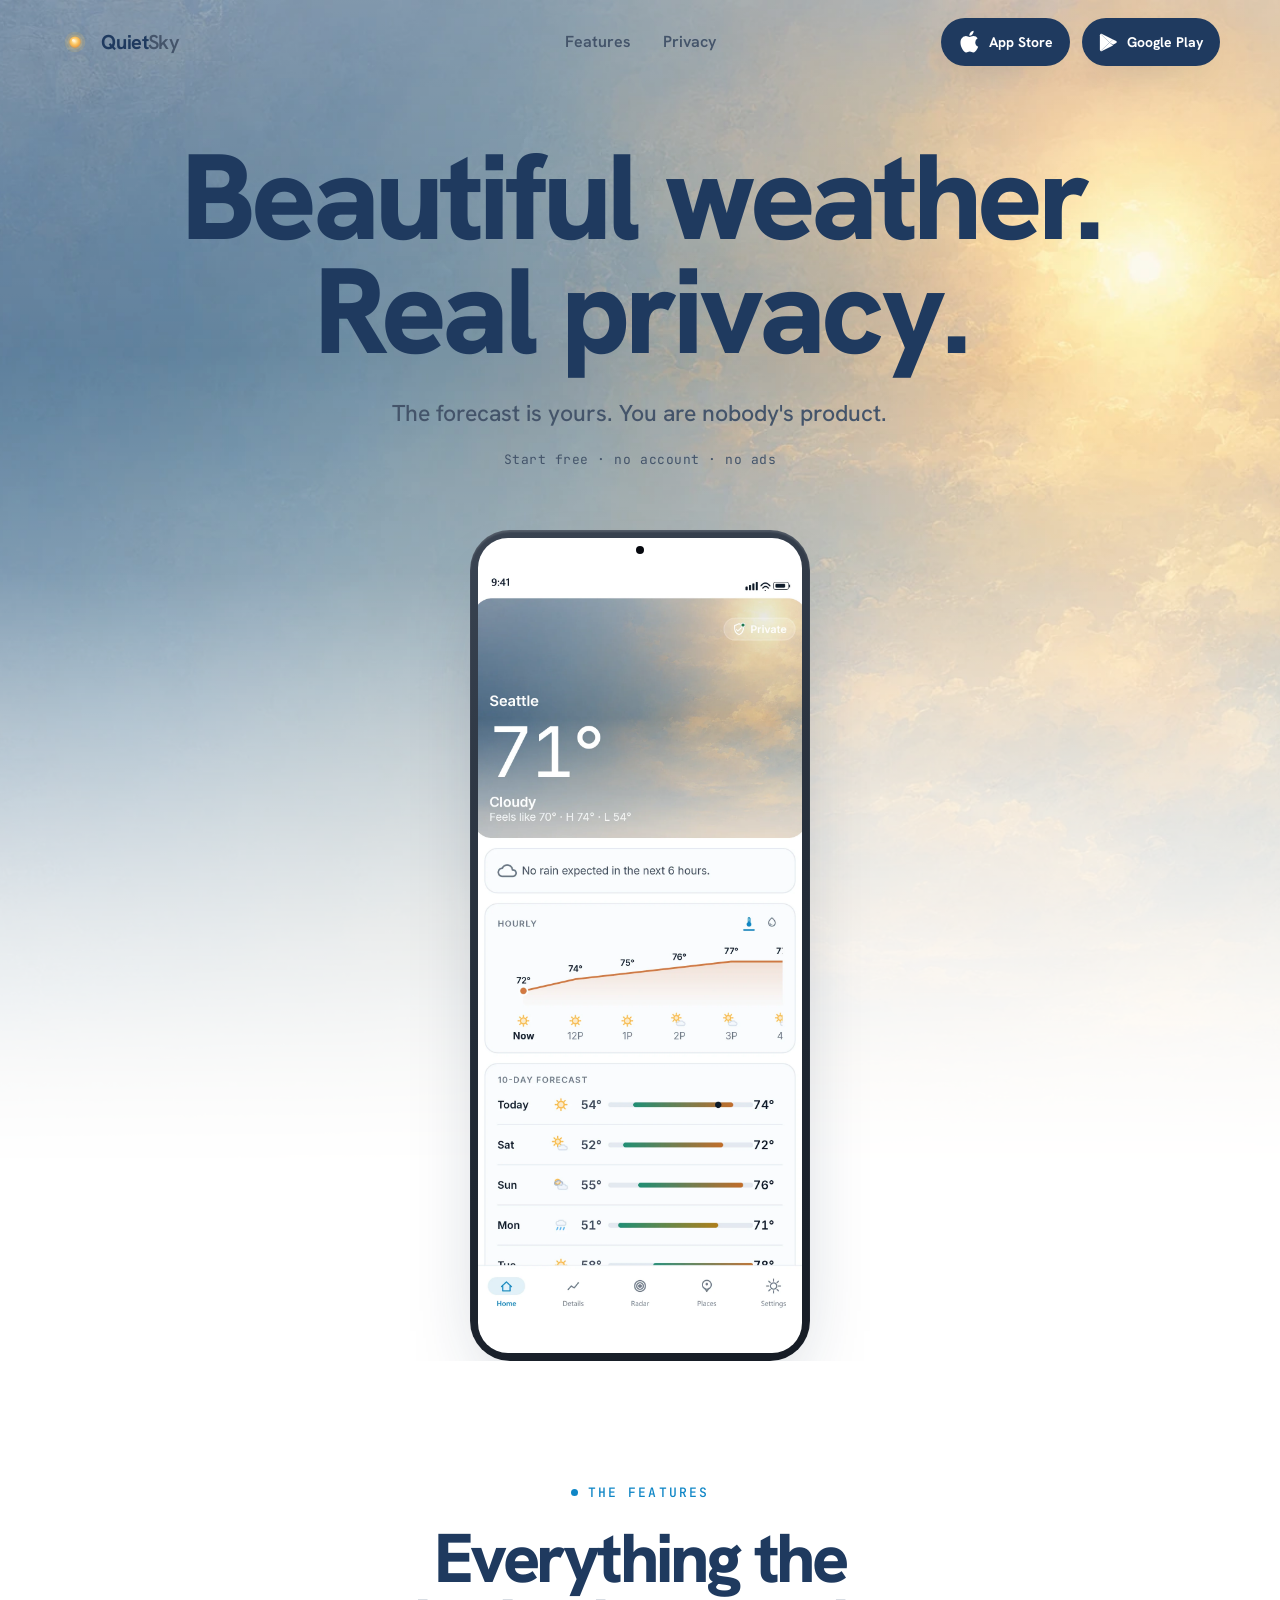
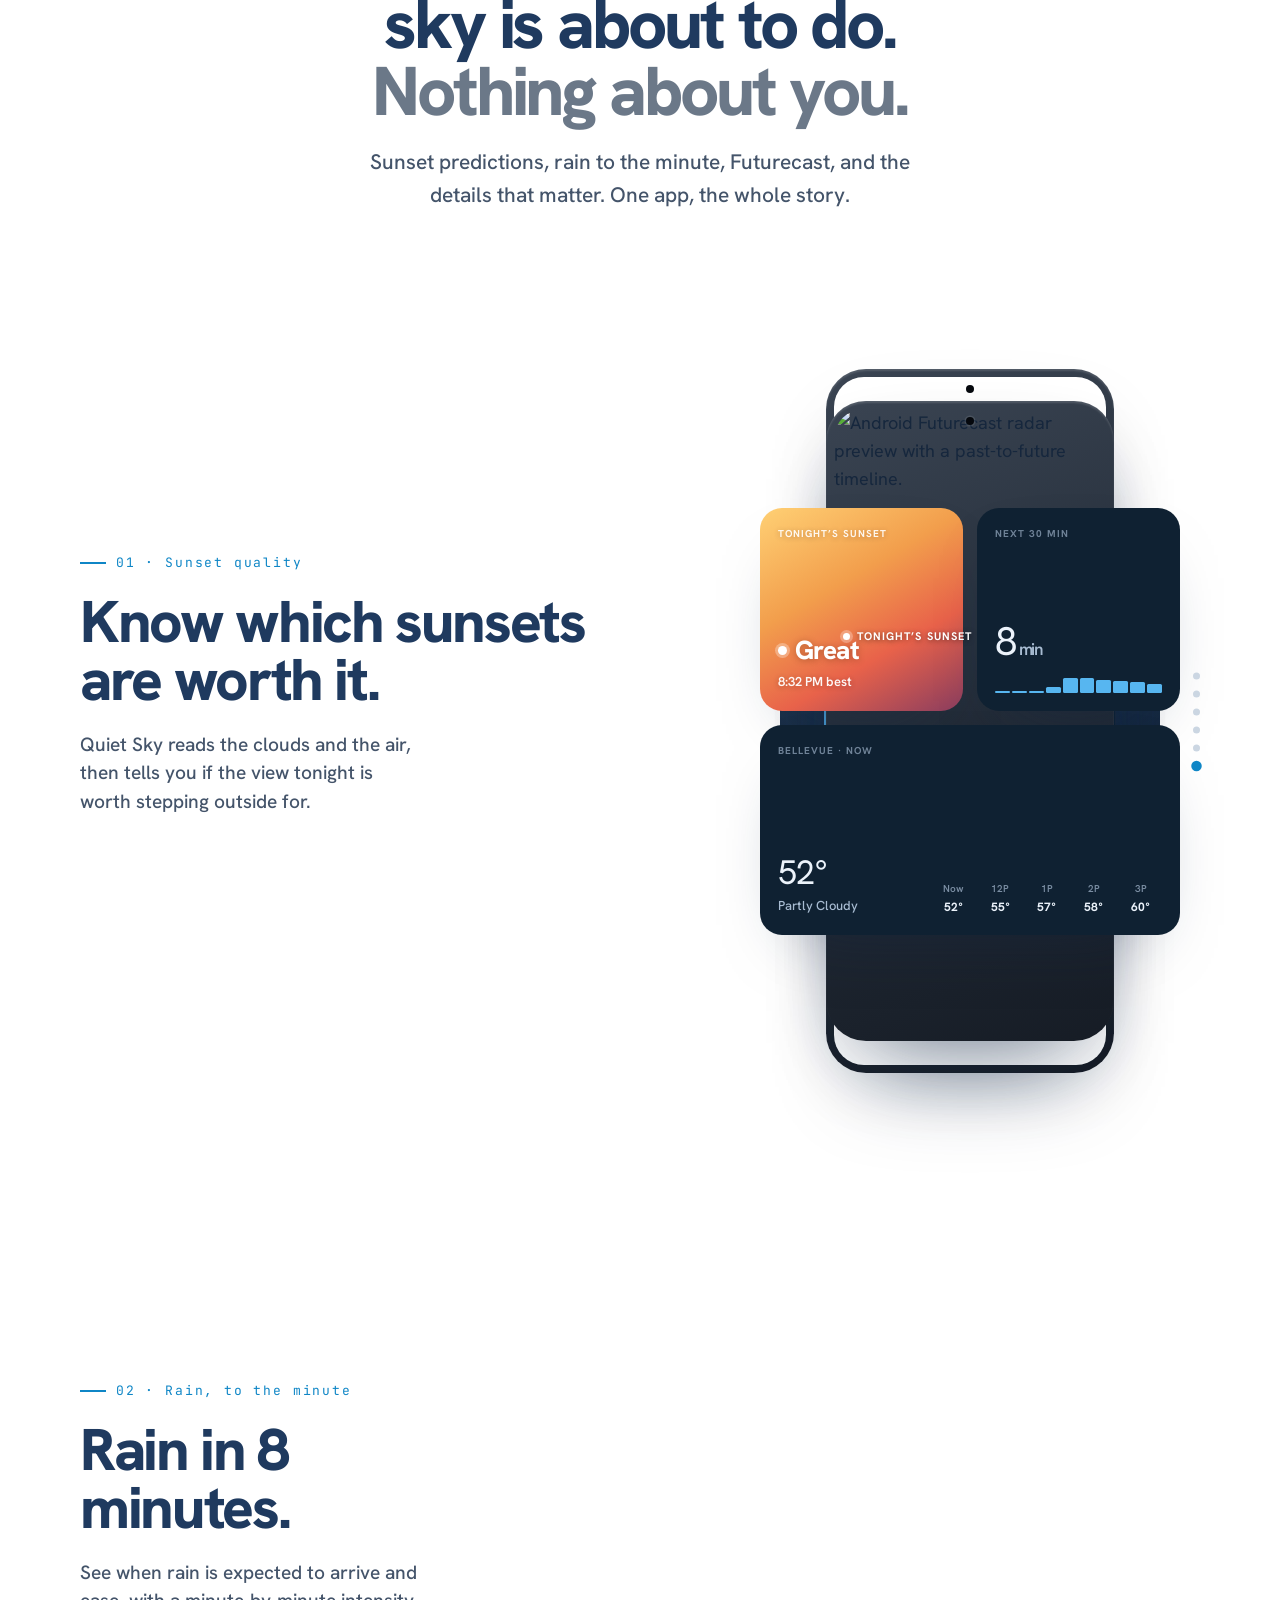
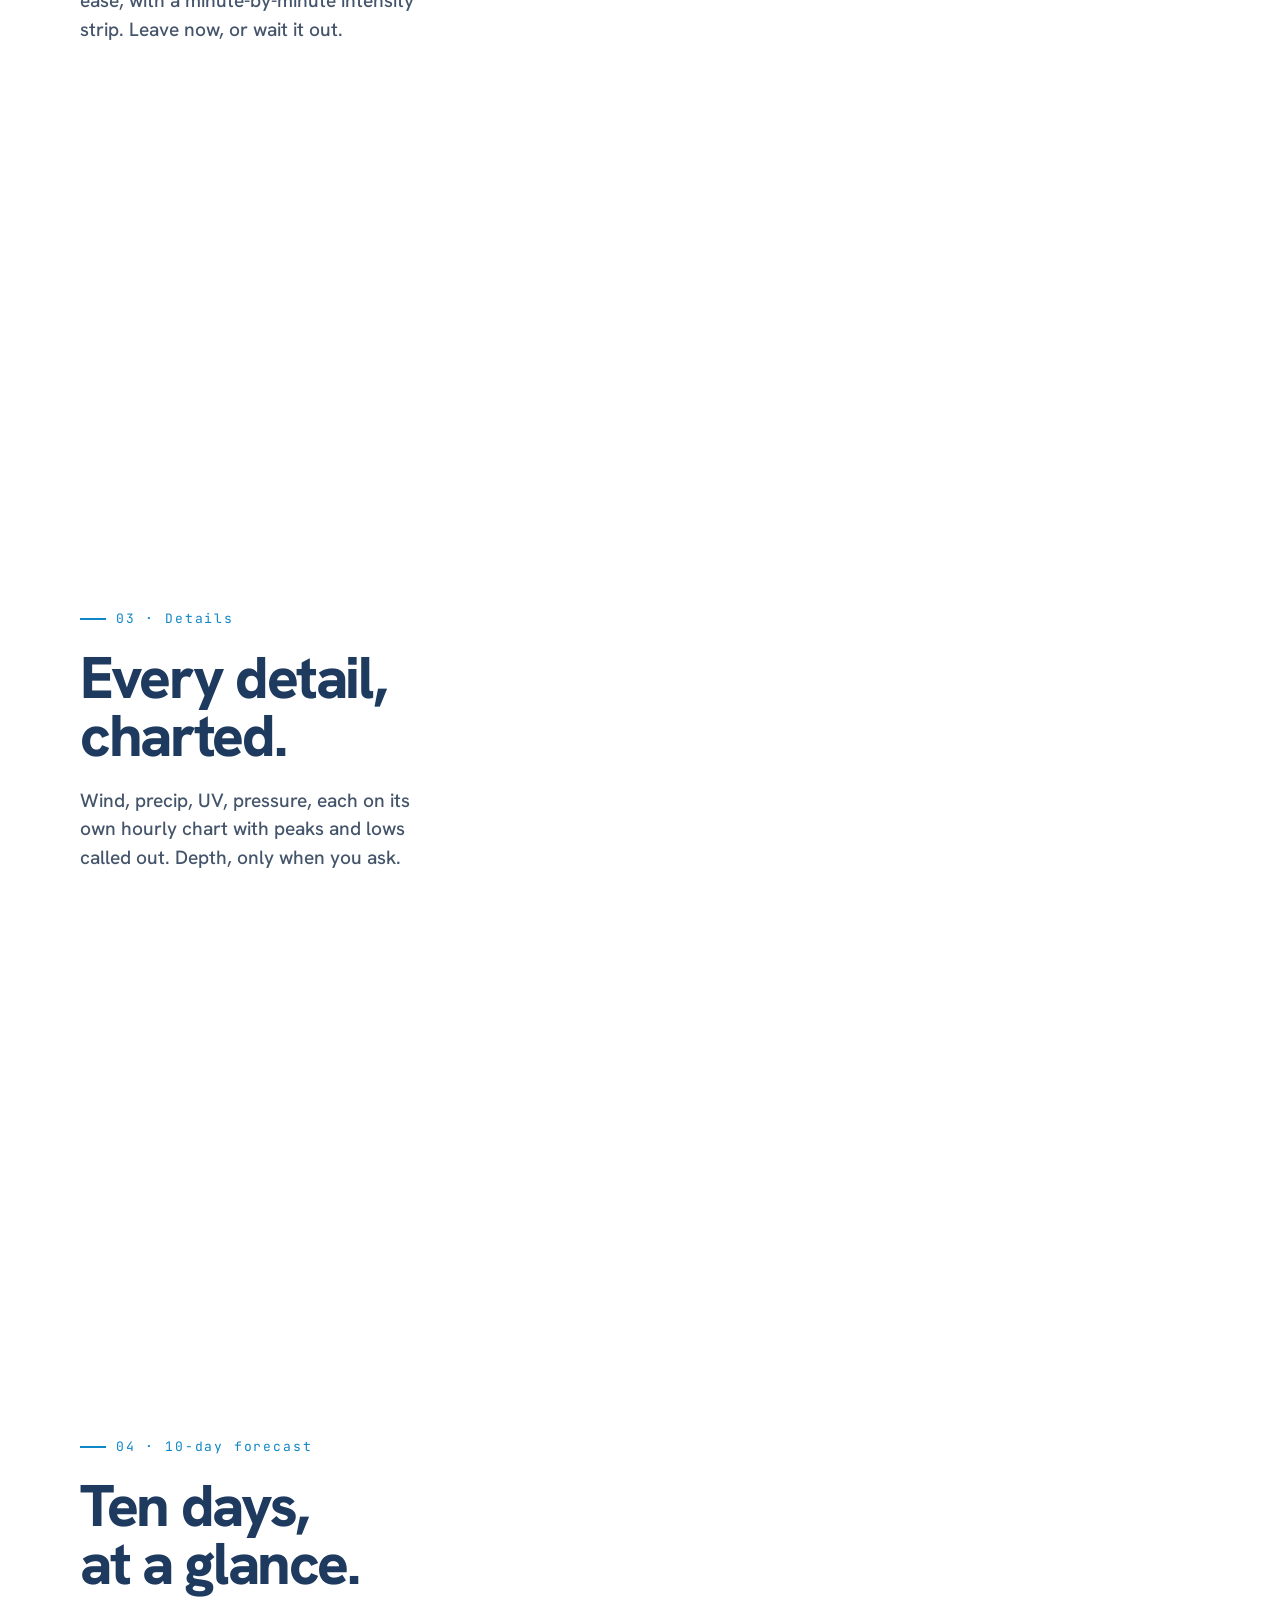
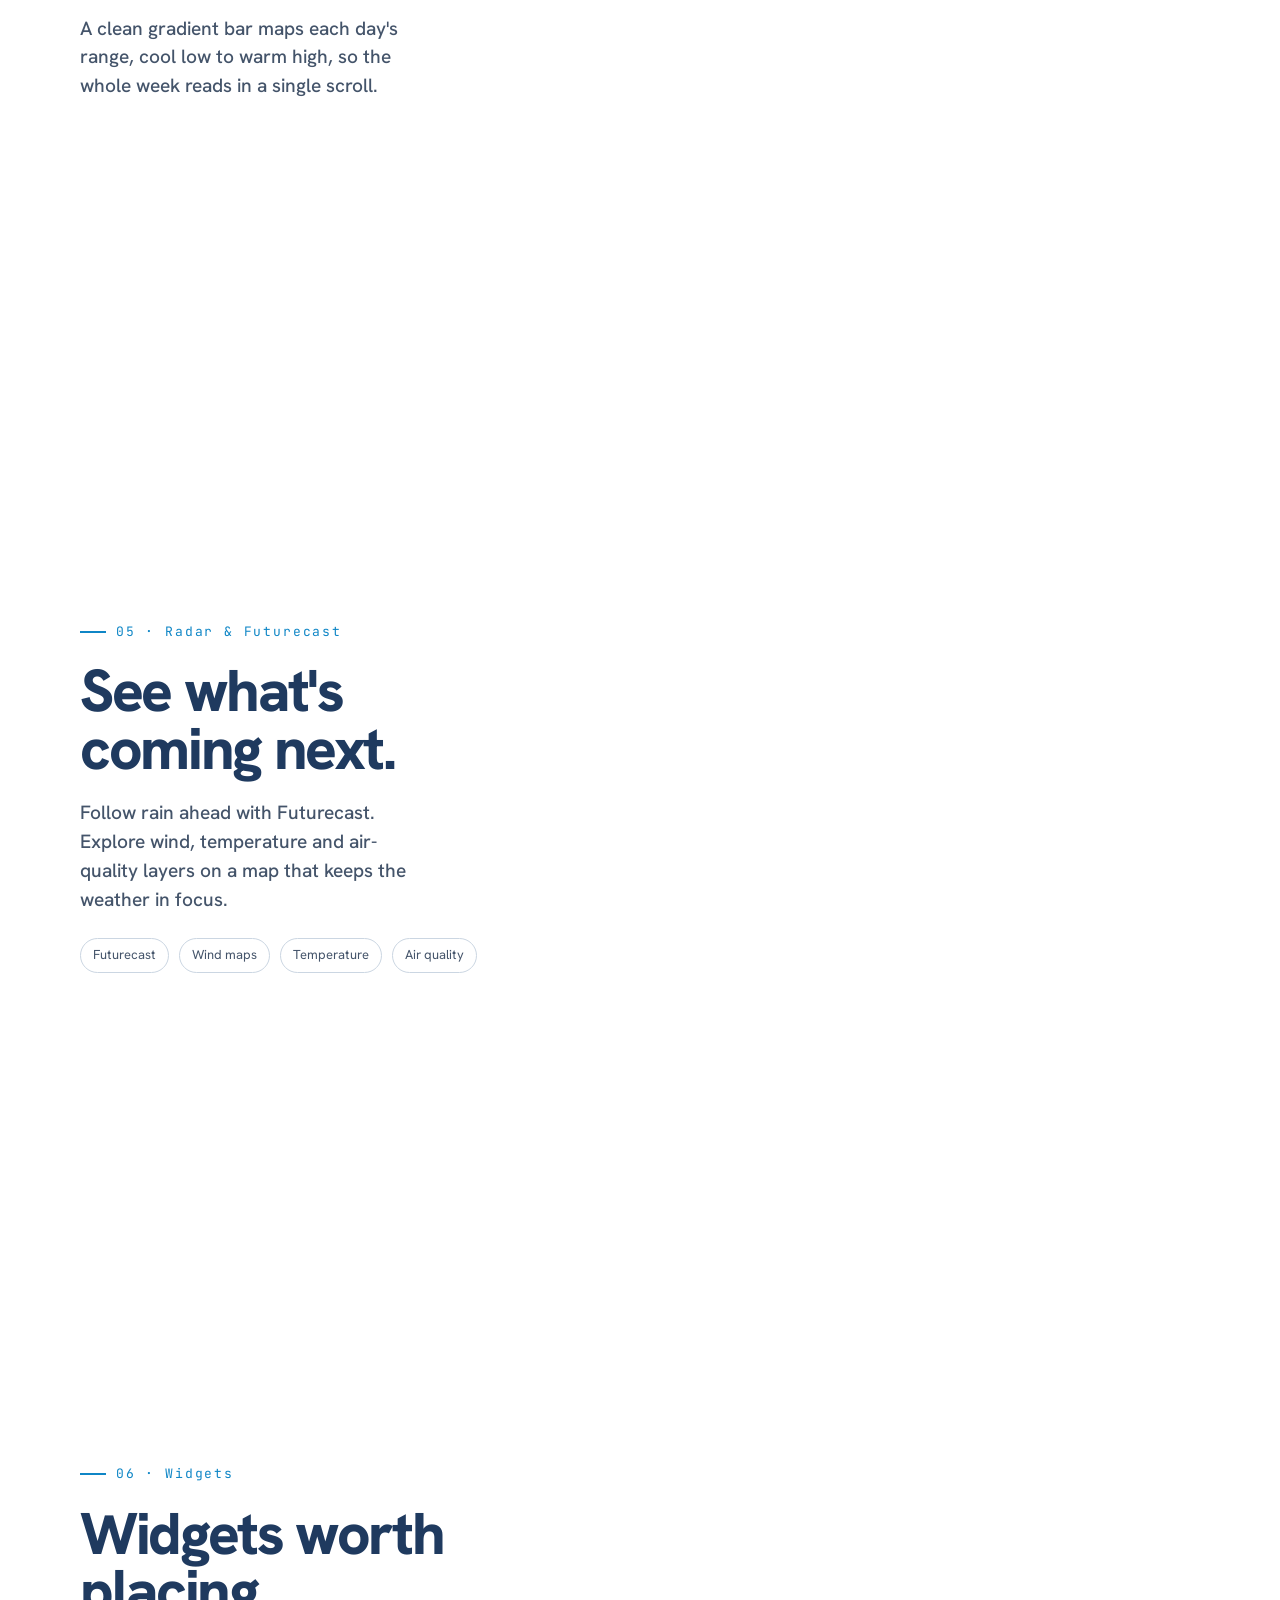
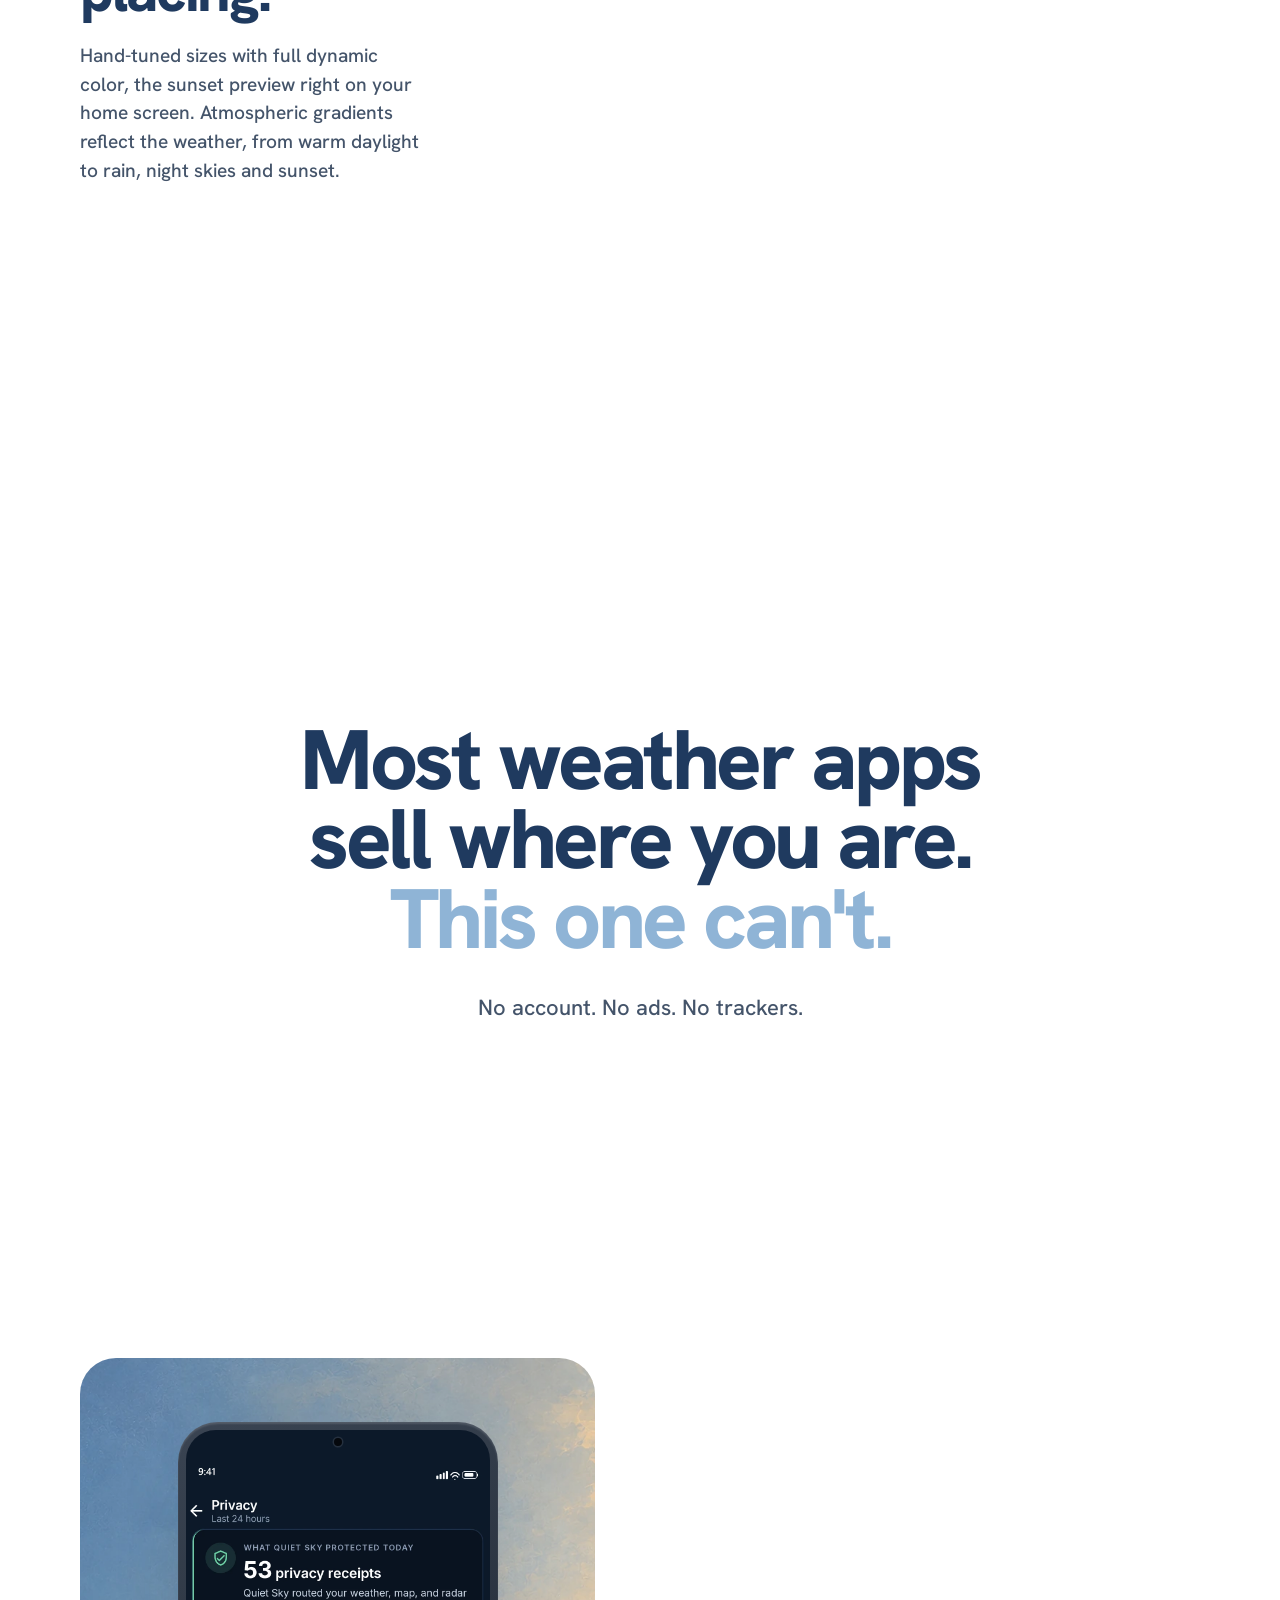
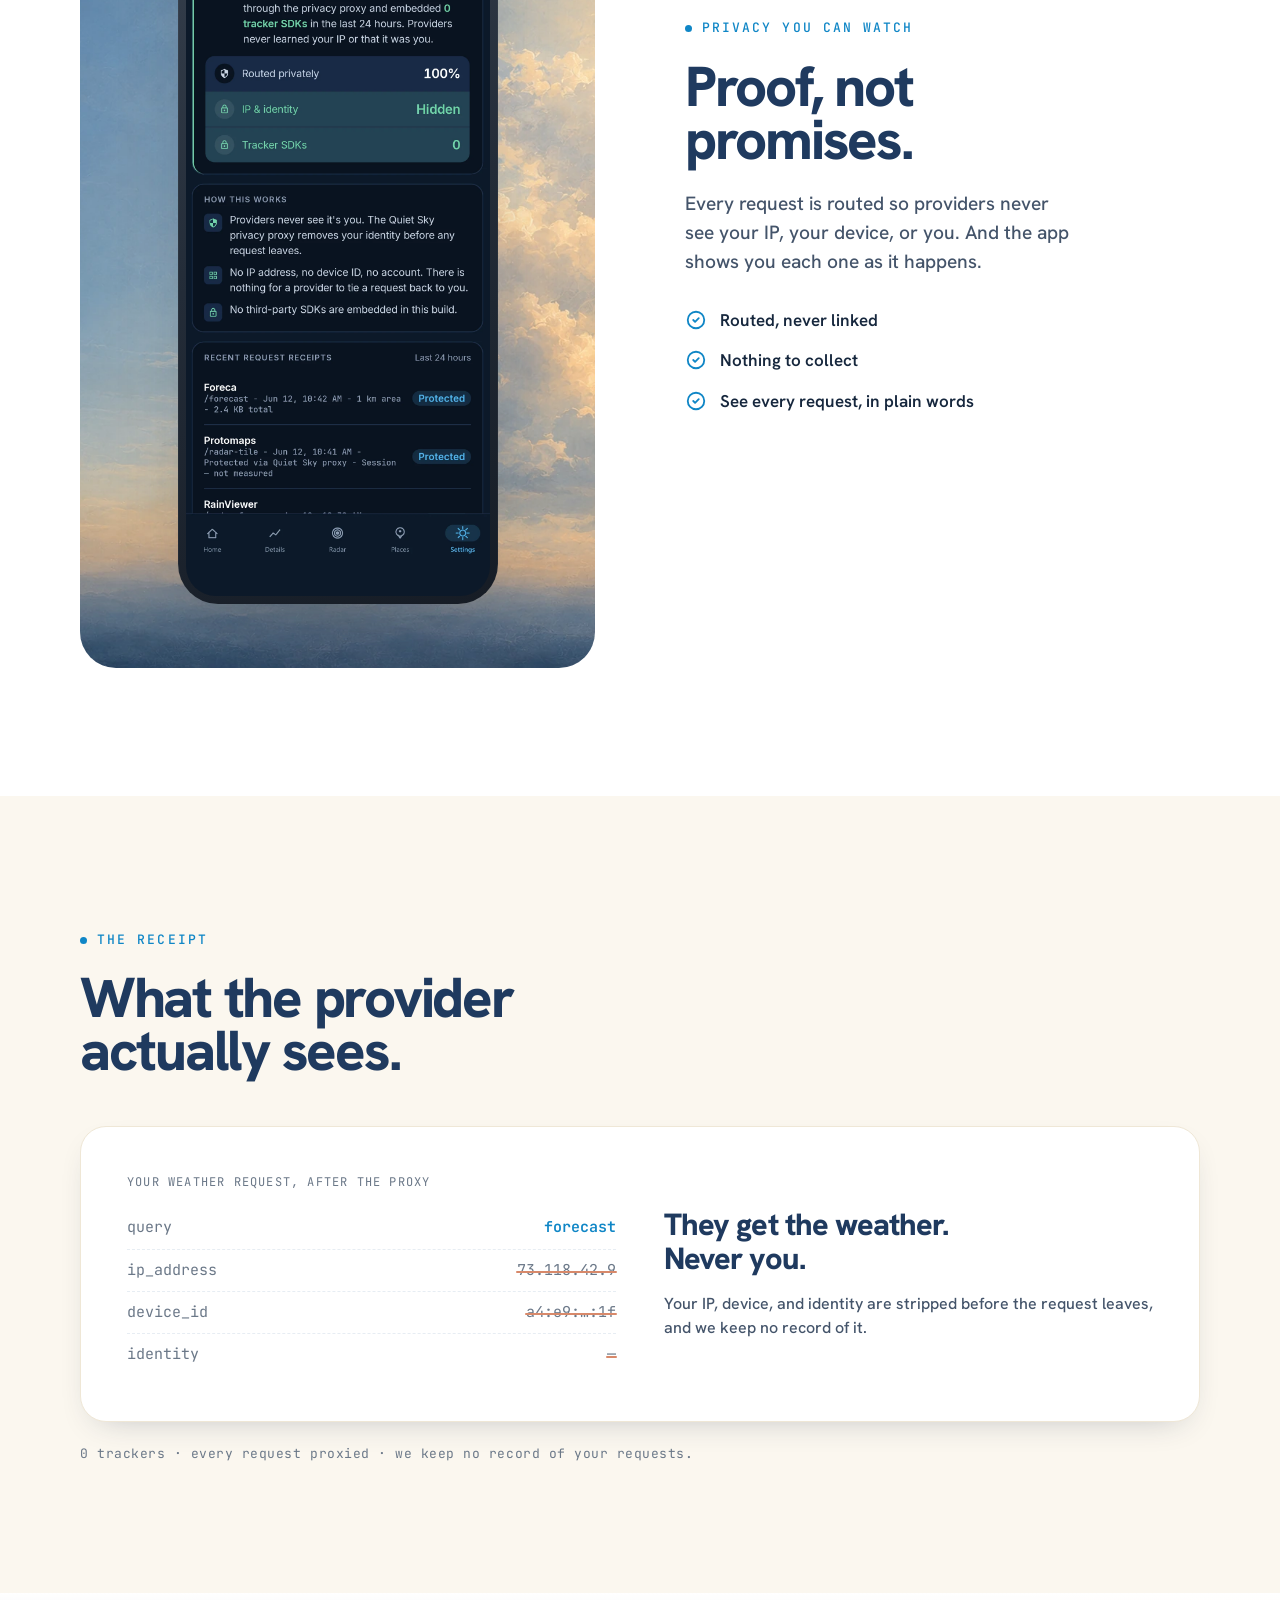
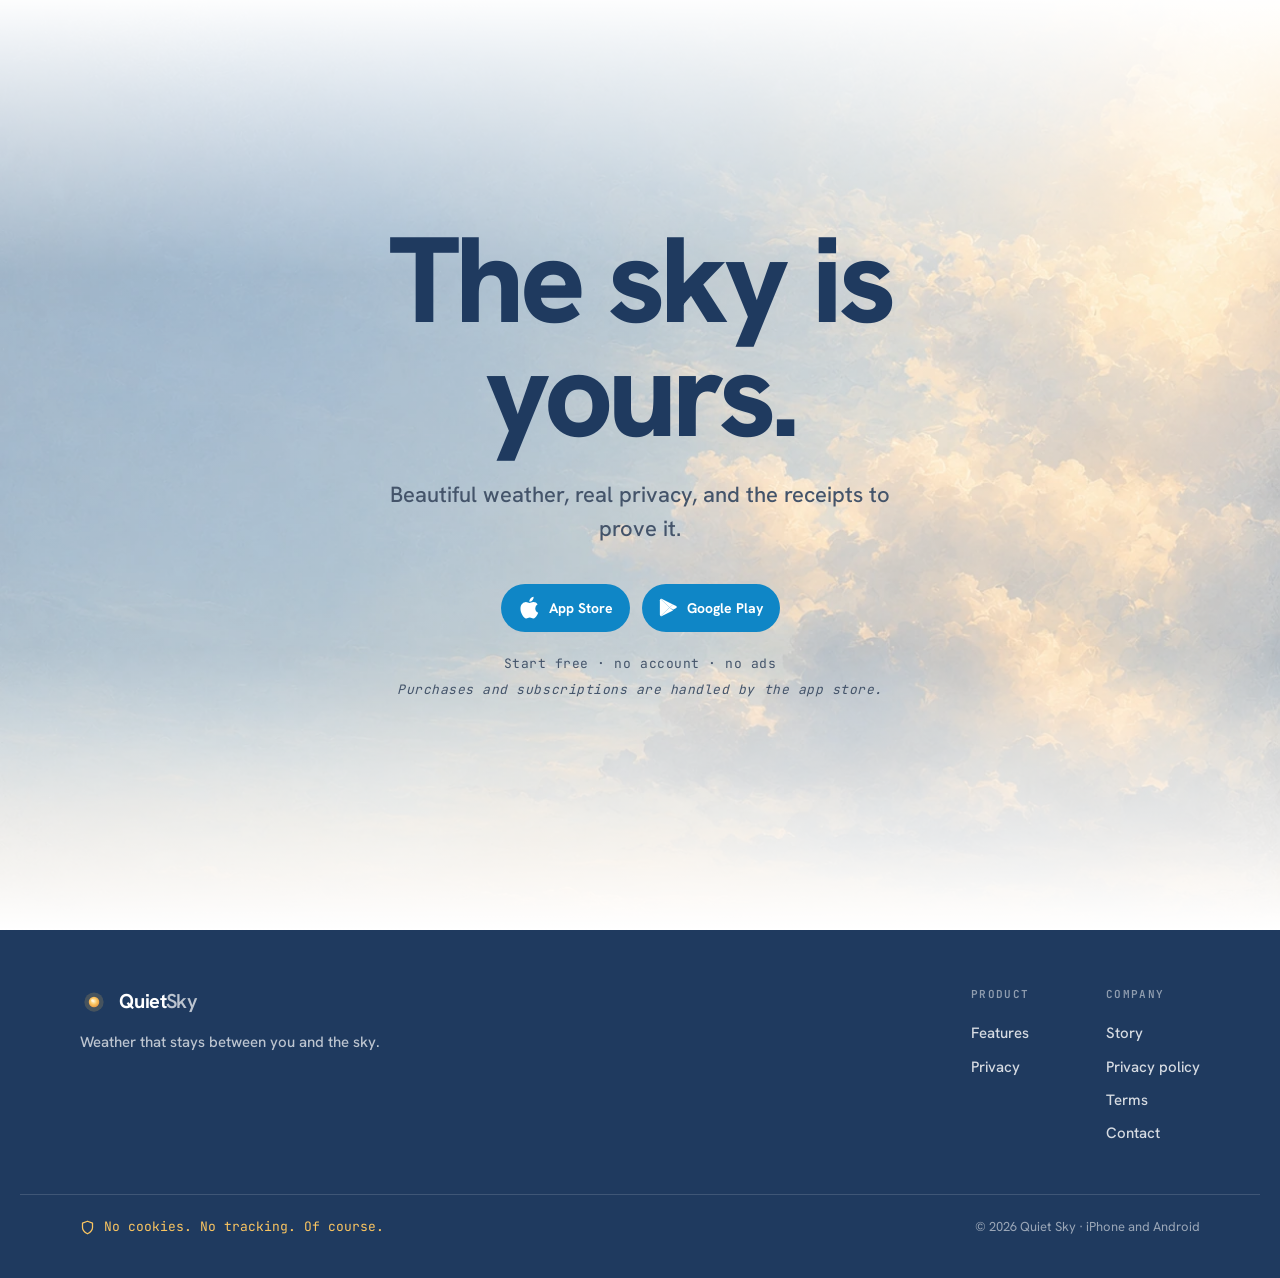
==== commit a7911731: "Link Quiet Sky’s App Store buttons to the live iPhone listing" ====
--- a/index.html
+++ b/index.html
@@ -7,17 +7,17 @@
 <link rel="icon" href="assets/favicon-32.png" type="image/png" sizes="32x32">
 <link rel="shortcut icon" href="favicon.ico">
 <link rel="apple-touch-icon" href="assets/apple-touch-icon.png">
-<title>Private Weather App. Quiet Sky — beautiful weather, real privacy. No Ads. No Tracking.</title>
-<meta name="description" content="A private weather app for Android. Beautiful skies, real privacy. Providers never see your IP, device, or identity, and we keep no record of your requests.">
+<title>Quiet Sky for iPhone and Android | Beautiful weather. Real privacy.</title>
+<meta name="description" content="Private weather for iPhone and Android. Rain timing, Futurecast, wind maps and beautiful widgets. No ads. No account.">
 <link rel="canonical" href="https://getquietsky.app/">
 <meta property="og:title" content="Quiet Sky — beautiful weather, real privacy">
-<meta property="og:description" content="The weather app that can't track you. Providers never see your IP, device, or identity. Android, no ads, no accounts.">
+<meta property="og:description" content="Beautiful weather for iPhone and Android. Rain timing, radar and widgets, with privacy built in.">
 <meta property="og:type" content="website">
 <meta property="og:url" content="https://getquietsky.app/">
 <meta property="og:image" content="https://getquietsky.app/assets/og-image.png">
 <meta name="twitter:card" content="summary_large_image">
 <meta name="twitter:title" content="Quiet Sky — beautiful weather, real privacy">
-<meta name="twitter:description" content="The weather app that can't track you. Android, no ads, no accounts.">
+<meta name="twitter:description" content="Private weather for iPhone and Android. No ads. No account.">
 <meta name="twitter:image" content="https://getquietsky.app/assets/og-image.png">
 <link rel="stylesheet" href="fonts.css">
 <link rel="stylesheet" href="styles-bold.css">
@@ -73,6 +73,7 @@
     .stage-card { transition: opacity .25s linear; transform: none !important; }
   }
 </style>
+<link rel="stylesheet" href="platform-update.css">
 </head>
 <body>
 
@@ -94,10 +95,10 @@
     <a href="#features">Features</a>
     <a href="#privacy">Privacy</a>
   </div>
-  <a class="btn btn-primary js-play" href="https://play.google.com/store/apps/details?id=app.getquietsky.android&amp;utm_source=website&amp;utm_medium=referral&amp;utm_campaign=site_launch&amp;utm_content=nav" aria-label="Get Quiet Sky on Google Play">
-    <svg viewBox="0 0 24 26" aria-hidden="true"><path d="M2 2.2 13.4 13 2 23.8c-.5-.3-.9-.9-.9-1.7V3.9c0-.8.4-1.4.9-1.7Z" fill="#00D2FF"/><path d="M17.7 9.2 13.4 13 2 2.2c.5-.3 1.1-.3 1.8.1l13.9 6.9Z" fill="#00E676"/><path d="M17.7 16.8 3.8 23.7c-.7.4-1.3.4-1.8.1L13.4 13l4.3 3.8Z" fill="#FF3D57"/><path d="m17.7 9.2 4 2c1 .6 1 1.9 0 2.5l-4 2L13.4 13l4.3-3.8Z" fill="#FFC400"/></svg>
-    <span class="lbl-long">Get it on Google Play</span>
-  </a>
+  <div class="nav-store-buttons" aria-label="Download Quiet Sky">
+      <a class="btn btn-primary nav-store-button" href="https://apps.apple.com/us/app/quiet-sky-private-weather/id6788985206" aria-label="Get Quiet Sky on the App Store"><svg class="apple-logo" viewBox="8 8 21 24" fill="currentColor" aria-hidden="true"><path d="M24.76888,20.30068a4.94881,4.94881,0,0,1,2.35656-4.15206,5.06566,5.06566,0,0,0-3.99116-2.15768c-1.67924-.17626-3.30719,1.00483-4.1629,1.00483-.87227,0-2.18977-.98733-3.6085-.95814a5.31529,5.31529,0,0,0-4.47292,2.72787c-1.934,3.34842-.49141,8.26947,1.3612,10.97608.9269,1.32535,2.01018,2.8058,3.42763,2.7533,1.38706-.05753,1.9051-.88448,3.5794-.88448,1.65876,0,2.14479.88448,3.591.8511,1.48838-.02416,2.42613-1.33124,3.32051-2.66914a10.962,10.962,0,0,0,1.51842-3.09251A4.78205,4.78205,0,0,1,24.76888,20.30068Z"/><path d="M22.03725,12.21089a4.87248,4.87248,0,0,0,1.11452-3.49062,4.95746,4.95746,0,0,0-3.20758,1.65961,4.63634,4.63634,0,0,0-1.14371,3.36139A4.09905,4.09905,0,0,0,22.03725,12.21089Z"/></svg><span>App Store</span></a>
+      <a class="btn btn-primary nav-store-button" href="https://play.google.com/store/apps/details?id=app.getquietsky.android&amp;utm_source=website&amp;utm_medium=referral&amp;utm_campaign=ios_website_update&amp;utm_content=nav" aria-label="Get Quiet Sky on Google Play"><svg viewBox="0 0 24 26" aria-hidden="true"><path d="M2 2.2 13.4 13 2 23.8c-.5-.3-.9-.9-.9-1.7V3.9c0-.8.4-1.4.9-1.7Z" fill="#00D2FF"/><path d="M17.7 9.2 13.4 13 2 2.2c.5-.3 1.1-.3 1.8.1l13.9 6.9Z" fill="#00E676"/><path d="M17.7 16.8 3.8 23.7c-.7.4-1.3.4-1.8.1L13.4 13l4.3 3.8Z" fill="#FF3D57"/><path d="m17.7 9.2 4 2c1 .6 1 1.9 0 2.5l-4 2L13.4 13l4.3-3.8Z" fill="#FFC400"/></svg><span>Google Play</span></a>
+    </div>
 </nav>
 
 <!-- ============ HERO ============ -->
@@ -106,12 +107,7 @@
   <div class="hero-inner">
     <h1 class="d1"><span class="it">Beautiful weather.</span><span class="it">Real privacy.</span></h1>
     <p class="sub">The forecast is yours. You are nobody's product.</p>
-    <div class="hero-cta">
-      <a class="btn btn-trust btn-lg js-play" href="https://play.google.com/store/apps/details?id=app.getquietsky.android&amp;utm_source=website&amp;utm_medium=referral&amp;utm_campaign=site_launch&amp;utm_content=hero">
-        <svg viewBox="0 0 24 26" aria-hidden="true"><path d="M2 2.2 13.4 13 2 23.8c-.5-.3-.9-.9-.9-1.7V3.9c0-.8.4-1.4.9-1.7Z" fill="#fff" opacity=".95"/><path d="M17.7 9.2 13.4 13 2 2.2c.5-.3 1.1-.3 1.8.1l13.9 6.9Z" fill="#fff"/><path d="M17.7 16.8 3.8 23.7c-.7.4-1.3.4-1.8.1L13.4 13l4.3 3.8Z" fill="#fff" opacity=".85"/><path d="m17.7 9.2 4 2c1 .6 1 1.9 0 2.5l-4 2L13.4 13l4.3-3.8Z" fill="#fff" opacity=".9"/></svg>
-        Get it on Google Play
-      </a>
-    </div>
+    
     <p class="hero-note">Start free · no account · no ads</p>
   </div>
   <div class="hero-phone reveal">
@@ -125,7 +121,7 @@
     <div class="feat-intro reveal">
       <span class="kicker">The features</span>
       <h2>Everything the sky is about to do. <span class="soft">Nothing about you.</span></h2>
-      <p>Sunset predictions, rain to the minute, and the details that matter. One device, the whole story.</p>
+      <p>Sunset predictions, rain to the minute, Futurecast, and the details that matter. One app, the whole story.</p>
     </div>
 
     <div class="pin-grid">
@@ -134,14 +130,14 @@
         <article class="panel" data-panel="0">
           <span class="n">01 · Sunset quality</span>
           <h3>Know which sunsets<br>are worth it.</h3>
-          <p>From three hours out, Quiet Sky reads the clouds and the air, then tells you if tonight is worth stepping outside for.</p>
+          <p>Quiet Sky reads the clouds and the air, then tells you if the view tonight is worth stepping outside for.</p>
           <div class="inline-media"><div class="pad"><div class="app-card" data-qs-card="sunset"></div></div></div>
         </article>
 
         <article class="panel" data-panel="1">
           <span class="n">02 · Rain, to the minute</span>
           <h3>Rain in 8<br>minutes.</h3>
-          <p>A live precipitation countdown with a minute-by-minute intensity strip. Leave now, or wait it out.</p>
+          <p>See when rain is expected to arrive and ease, with a minute-by-minute intensity strip. Leave now, or wait it out.</p>
           <div class="inline-media"><div class="pad"><div class="app-card" data-qs-card="nowcast"></div></div></div>
         </article>
 
@@ -149,31 +145,27 @@
           <span class="n">03 · Details</span>
           <h3>Every detail,<br>charted.</h3>
           <p>Wind, precip, UV, pressure, each on its own hourly chart with peaks and lows called out. Depth, only when you ask.</p>
-          <div class="mini">
-            <div><svg viewBox="0 0 24 24" fill="none" stroke="currentColor" stroke-width="2" stroke-linecap="round" stroke-linejoin="round"><path d="m9 12 2 2 4-4"/><circle cx="12" cy="12" r="9"/></svg>Peaks &amp; lows</div>
-            <div><svg viewBox="0 0 24 24" fill="none" stroke="currentColor" stroke-width="2" stroke-linecap="round" stroke-linejoin="round"><path d="m9 12 2 2 4-4"/><circle cx="12" cy="12" r="9"/></svg>Tap any metric</div>
-          </div>
           <div class="inline-media"><div class="phone"><img src="assets/screen-wind.webp" width="1080" height="2640" loading="lazy" alt="Wind detail screen with an hourly wind chart and peak and low callouts."></div></div>
         </article>
 
-        <article class="panel" data-panel="3">
+        <article class="panel" data-panel="3" id="forecast">
           <span class="n">04 · 10-day forecast</span>
           <h3>Ten days,<br>at a glance.</h3>
           <p>A clean gradient bar maps each day's range, cool low to warm high, so the whole week reads in a single scroll.</p>
-          <div class="inline-media"><div class="phone"><img src="assets/screen-10day.webp" width="1080" height="2640" loading="lazy" alt="10-day forecast with gradient temperature-range bars."></div></div>
-        </article>
-
-        <article class="panel" data-panel="4">
-          <span class="n">05 · Radar</span>
-          <h3>The weather,<br>nothing else.</h3>
-          <p>Map-first, a quiet basemap, and the only loud thing on screen is the sky coming your way. Scrub forward and watch it move.</p>
-          <div class="inline-media"><div class="phone"><img src="assets/screen-radar-light-202606.webp" width="1080" height="2640" loading="lazy" alt="Map-first radar over the Puget Sound with a time scrubber."></div></div>
-        </article>
-
-        <article class="panel" data-panel="5">
+          <div class="inline-media"><div class="phone phone-forecast"><img src="assets/screen-10day-current-ios.png" width="1320" height="2868" loading="lazy" alt="Current iPhone 10-day forecast with temperature, rain and cloud selectors and daily temperature-range bars."></div></div>
+        </article>
+
+        <article class="panel" data-panel="4" id="radar">
+          <span class="n">05 · Radar &amp; Futurecast</span>
+          <h3>See what's<br>coming next.</h3>
+          <p>Follow rain ahead with Futurecast. Explore wind, temperature and air-quality layers on a map that keeps the weather in focus.</p><div class="radar-labels"><span>Futurecast</span><span>Wind maps</span><span>Temperature</span><span>Air quality</span></div>
+          <div class="inline-media"><div class="phone phone-radar"><img src="assets/radar-futurecast-review.png" width="922" height="2048" loading="lazy" alt="Android radar preview over Barcelona with a past-to-future precipitation timeline. Interface shown in Spanish."></div></div>
+        </article>
+
+        <article class="panel" data-panel="5" id="widgets">
           <span class="n">06 · Widgets</span>
           <h3>Widgets worth<br>placing.</h3>
-          <p>Six hand-tuned sizes with full dynamic color, the sunset preview right on your home screen. Not a junk drawer of seventy.</p>
+          <p>Hand-tuned sizes with full dynamic color, the sunset preview right on your home screen. Atmospheric gradients reflect the weather, from warm daylight to rain, night skies and sunset.</p>
           <div class="inline-media"><div class="app-card wide" data-qs-card="widgets"></div></div>
         </article>
       </div>
@@ -184,8 +176,8 @@
           <div class="stage-card active" data-card="0"><div class="pad"><div class="app-card" data-qs-card="sunset"></div></div></div>
           <div class="stage-card" data-card="1"><div class="pad"><div class="app-card" data-qs-card="nowcast"></div></div></div>
           <div class="stage-card" data-card="2"><div class="phone"><img src="assets/screen-wind.webp" width="1080" height="2640" loading="lazy" alt="Wind detail screen."></div></div>
-          <div class="stage-card" data-card="3"><div class="phone"><img src="assets/screen-10day.webp" width="1080" height="2640" loading="lazy" alt="10-day forecast."></div></div>
-          <div class="stage-card" data-card="4"><div class="phone"><img src="assets/screen-radar-light-202606.webp" width="1080" height="2640" loading="lazy" alt="Map-first radar."></div></div>
+          <div class="stage-card" data-card="3"><div class="phone phone-forecast"><img src="assets/screen-10day-current-ios.png" width="1320" height="2868" loading="lazy" alt="Current 10-day forecast with temperature, rain and cloud selectors."></div></div>
+          <div class="stage-card" data-card="4"><div class="phone phone-radar"><img src="assets/radar-futurecast-review.png" width="922" height="2048" loading="lazy" alt="Android Futurecast radar preview with a past-to-future timeline."></div></div>
           <div class="stage-card" data-card="5"><div class="app-card wide" data-qs-card="widgets"></div></div>
           <div class="pin-ticks" id="ticks"><i class="on"></i><i></i><i></i><i></i><i></i><i></i></div>
         </div>
@@ -198,7 +190,7 @@
 <section class="statement">
   <div class="wrap reveal">
     <h2 class="d2">Most weather apps<br>sell where you are.<br><span class="dim">This one can't.</span></h2>
-    <p class="say">No Quiet Sky account. No ads. No trackers.</p>
+    <p class="say">No account. No ads. No trackers.</p>
   </div>
 </section>
 
@@ -251,12 +243,11 @@
   <div class="wrap reveal">
     <h2 class="d1">The sky is<br>yours.</h2>
     <p class="sub">Beautiful weather, real privacy, and the receipts to prove it.</p>
-    <div class="fcta">
-      <a class="btn btn-trust btn-lg js-play" href="https://play.google.com/store/apps/details?id=app.getquietsky.android&amp;utm_source=website&amp;utm_medium=referral&amp;utm_campaign=site_launch&amp;utm_content=footer">
-        <svg viewBox="0 0 24 26" aria-hidden="true"><path d="M2 2.2 13.4 13 2 23.8c-.5-.3-.9-.9-.9-1.7V3.9c0-.8.4-1.4.9-1.7Z" fill="#fff" opacity=".95"/><path d="M17.7 9.2 13.4 13 2 2.2c.5-.3 1.1-.3 1.8.1l13.9 6.9Z" fill="#fff"/><path d="M17.7 16.8 3.8 23.7c-.7.4-1.3.4-1.8.1L13.4 13l4.3 3.8Z" fill="#fff" opacity=".85"/><path d="m17.7 9.2 4 2c1 .6 1 1.9 0 2.5l-4 2L13.4 13l4.3-3.8Z" fill="#fff" opacity=".9"/></svg>
-        Get it on Google Play
-      </a>
-    </div>
+    <div class="fcta"><div class="closing-store-buttons" aria-label="Download Quiet Sky">
+      <a class="btn btn-trust store-download-button" href="https://apps.apple.com/us/app/quiet-sky-private-weather/id6788985206" aria-label="Get Quiet Sky on the App Store"><svg class="apple-logo" viewBox="8 8 21 24" fill="currentColor" aria-hidden="true"><path d="M24.76888,20.30068a4.94881,4.94881,0,0,1,2.35656-4.15206,5.06566,5.06566,0,0,0-3.99116-2.15768c-1.67924-.17626-3.30719,1.00483-4.1629,1.00483-.87227,0-2.18977-.98733-3.6085-.95814a5.31529,5.31529,0,0,0-4.47292,2.72787c-1.934,3.34842-.49141,8.26947,1.3612,10.97608.9269,1.32535,2.01018,2.8058,3.42763,2.7533,1.38706-.05753,1.9051-.88448,3.5794-.88448,1.65876,0,2.14479.88448,3.591.8511,1.48838-.02416,2.42613-1.33124,3.32051-2.66914a10.962,10.962,0,0,0,1.51842-3.09251A4.78205,4.78205,0,0,1,24.76888,20.30068Z"/><path d="M22.03725,12.21089a4.87248,4.87248,0,0,0,1.11452-3.49062,4.95746,4.95746,0,0,0-3.20758,1.65961,4.63634,4.63634,0,0,0-1.14371,3.36139A4.09905,4.09905,0,0,0,22.03725,12.21089Z"/></svg><span>App Store</span></a>
+      <a class="btn btn-trust store-download-button" href="https://play.google.com/store/apps/details?id=app.getquietsky.android&amp;utm_source=website&amp;utm_medium=referral&amp;utm_campaign=ios_website_update&amp;utm_content=footer" aria-label="Get Quiet Sky on Google Play"><svg viewBox="0 0 24 26" aria-hidden="true"><path d="M2 2.2 13.4 13 2 23.8c-.5-.3-.9-.9-.9-1.7V3.9c0-.8.4-1.4.9-1.7Z" fill="#00D2FF"/><path d="M17.7 9.2 13.4 13 2 2.2c.5-.3 1.1-.3 1.8.1l13.9 6.9Z" fill="#00E676"/><path d="M17.7 16.8 3.8 23.7c-.7.4-1.3.4-1.8.1L13.4 13l4.3 3.8Z" fill="#FF3D57"/><path d="m17.7 9.2 4 2c1 .6 1 1.9 0 2.5l-4 2L13.4 13l4.3-3.8Z" fill="#FFC400"/></svg><span>Google Play</span></a>
+    </div></div>
+    
     <p class="hero-note" style="margin-top:22px">Start free · no account · no ads</p>
     <p class="hero-note" style="margin-top:6px"><em>Purchases and subscriptions are handled by the app store.</em></p>
   </div>
@@ -288,13 +279,13 @@
         <a href="Story.html">Story</a>
         <a href="Privacy.html">Privacy policy</a>
         <a href="Terms.html">Terms</a>
-        <a href="mailto:quiet.sky.weather@gmail.com">Contact</a>
+        <a href="mailto:support@getquietsky.app">Contact</a>
       </div>
     </div>
   </div>
   <div class="footer-base">
     <span class="nt"><svg width="15" height="15" viewBox="0 0 24 24" fill="none" stroke="currentColor" stroke-width="2" stroke-linecap="round" stroke-linejoin="round"><path d="M12 22s8-4 8-10V5l-8-3-8 3v7c0 6 8 10 8 10Z"/></svg> No cookies. No tracking. Of course.</span>
-    <span class="cp">© 2026 Quiet Sky · Android-native, Material You</span>
+    <span class="cp">© 2026 Quiet Sky · iPhone and Android</span>
   </div>
 </footer>
 
--- a/platform-update.css
+++ b/platform-update.css
@@ -0,0 +1,43 @@
+/* Scoped platform-update proposal; base brand tokens and layout retained. */
+.store-buttons { display:flex; justify-content:center; align-items:center; flex-wrap:wrap; gap:24px; padding:12px; }
+.store-badge { display:inline-flex; align-items:center; justify-content:center; min-height:48px; }
+.store-badge img { width:auto; height:48px; max-width:none; }
+.apple-badge { cursor:default; }
+/* Google's supplied bitmap includes built-in clear space; equalize visible badges. */
+.play-badge { width:162px; height:48px; position:relative; }
+.play-badge img { position:absolute; height:72px; width:auto; }
+.store-badge:focus-visible, .btn:focus-visible { outline:3px solid var(--trust); outline-offset:8px; }
+.nav { display:grid; grid-template-columns:minmax(0,1fr) auto minmax(0,1fr); }
+.nav > .brand { grid-column:1; justify-self:start; }
+.nav .nav-links { grid-column:2; justify-self:center; }
+.nav-store-buttons { grid-column:3; justify-self:end; display:flex; gap:12px; align-items:center; }
+.nav .nav-store-button { min-height:48px; padding:10px 16px; font-size:14px; white-space:nowrap; }
+.nav .nav-store-button { align-items:center; line-height:1; }
+.nav .nav-store-button svg { display:block; flex-shrink:0; }
+.nav .nav-store-button .apple-logo { width:22px; height:24px; }
+.hero-cta { margin-top:20px; }
+.hero-inner { max-width:1200px; }
+.hero-note { color:var(--ink-2); }
+.panel[id] { scroll-margin-top:80px; }
+.phone-radar { aspect-ratio:922/2048; }
+.phone-forecast { aspect-ratio:1320/2868; }
+.phone-forecast::after { display:none; }
+.fcta { justify-content:center; }
+.closing-store-buttons { display:flex; justify-content:center; align-items:center; flex-wrap:wrap; gap:12px; }
+.closing-store-buttons .store-download-button { min-height:48px; padding:10px 16px; font-size:14px; white-space:nowrap; line-height:1; }
+.closing-store-buttons svg { display:block; flex-shrink:0; }
+.nav-store-buttons svg path, .closing-store-buttons svg path { fill:currentColor; }
+.closing-store-buttons .apple-logo { width:22px; height:24px; }
+.radar-labels { display:flex; flex-wrap:wrap; gap:10px; margin-top:24px; }
+.radar-labels span { padding:6px 12px; border:1px solid var(--line-2); border-radius:999px; font-size:13px; color:var(--ink-2); }
+.screen-caption, .artwork-caption { font-family:var(--mono); font-size:11px; line-height:1.6; color:var(--ink-2); text-align:center; }
+.screen-caption { margin-bottom:12px; }
+.atmospheric-gallery { display:grid; grid-template-columns:minmax(0,1fr) minmax(0,1fr); gap:14px; width:100%; align-items:start; }
+.atmospheric-gallery .native-widget { display:block; width:100%; height:auto; max-width:none; }
+.native-widget.wide { grid-column:1/-1; }
+.pin-ticks { right:0; }
+@media(max-width:860px) { .radar-labels { justify-content:center; } }
+@media(max-width:820px) { .nav { grid-template-columns:auto minmax(0,1fr); gap:10px; } .nav-store-buttons { grid-column:2; gap:8px; } .nav .brand { font-size:16px; gap:6px; } .nav .brand > svg { width:24px; height:24px; } .nav .nav-store-button { min-height:44px; padding:8px 7px; font-size:12px; gap:5px; } .nav .nav-store-button svg { width:14px; height:16px; } }
+@media(max-width:820px) { .nav .nav-store-button .apple-logo { width:18px; height:20px; } }
+@media(max-width:400px) { .store-buttons { gap:16px; } .store-badge img { height:40px; } .play-badge { width:135px; height:40px; } .play-badge img { height:60px; } }
+@media(prefers-reduced-motion:reduce) { *, *::before, *::after { animation:none !important; transition:none !important; } }
